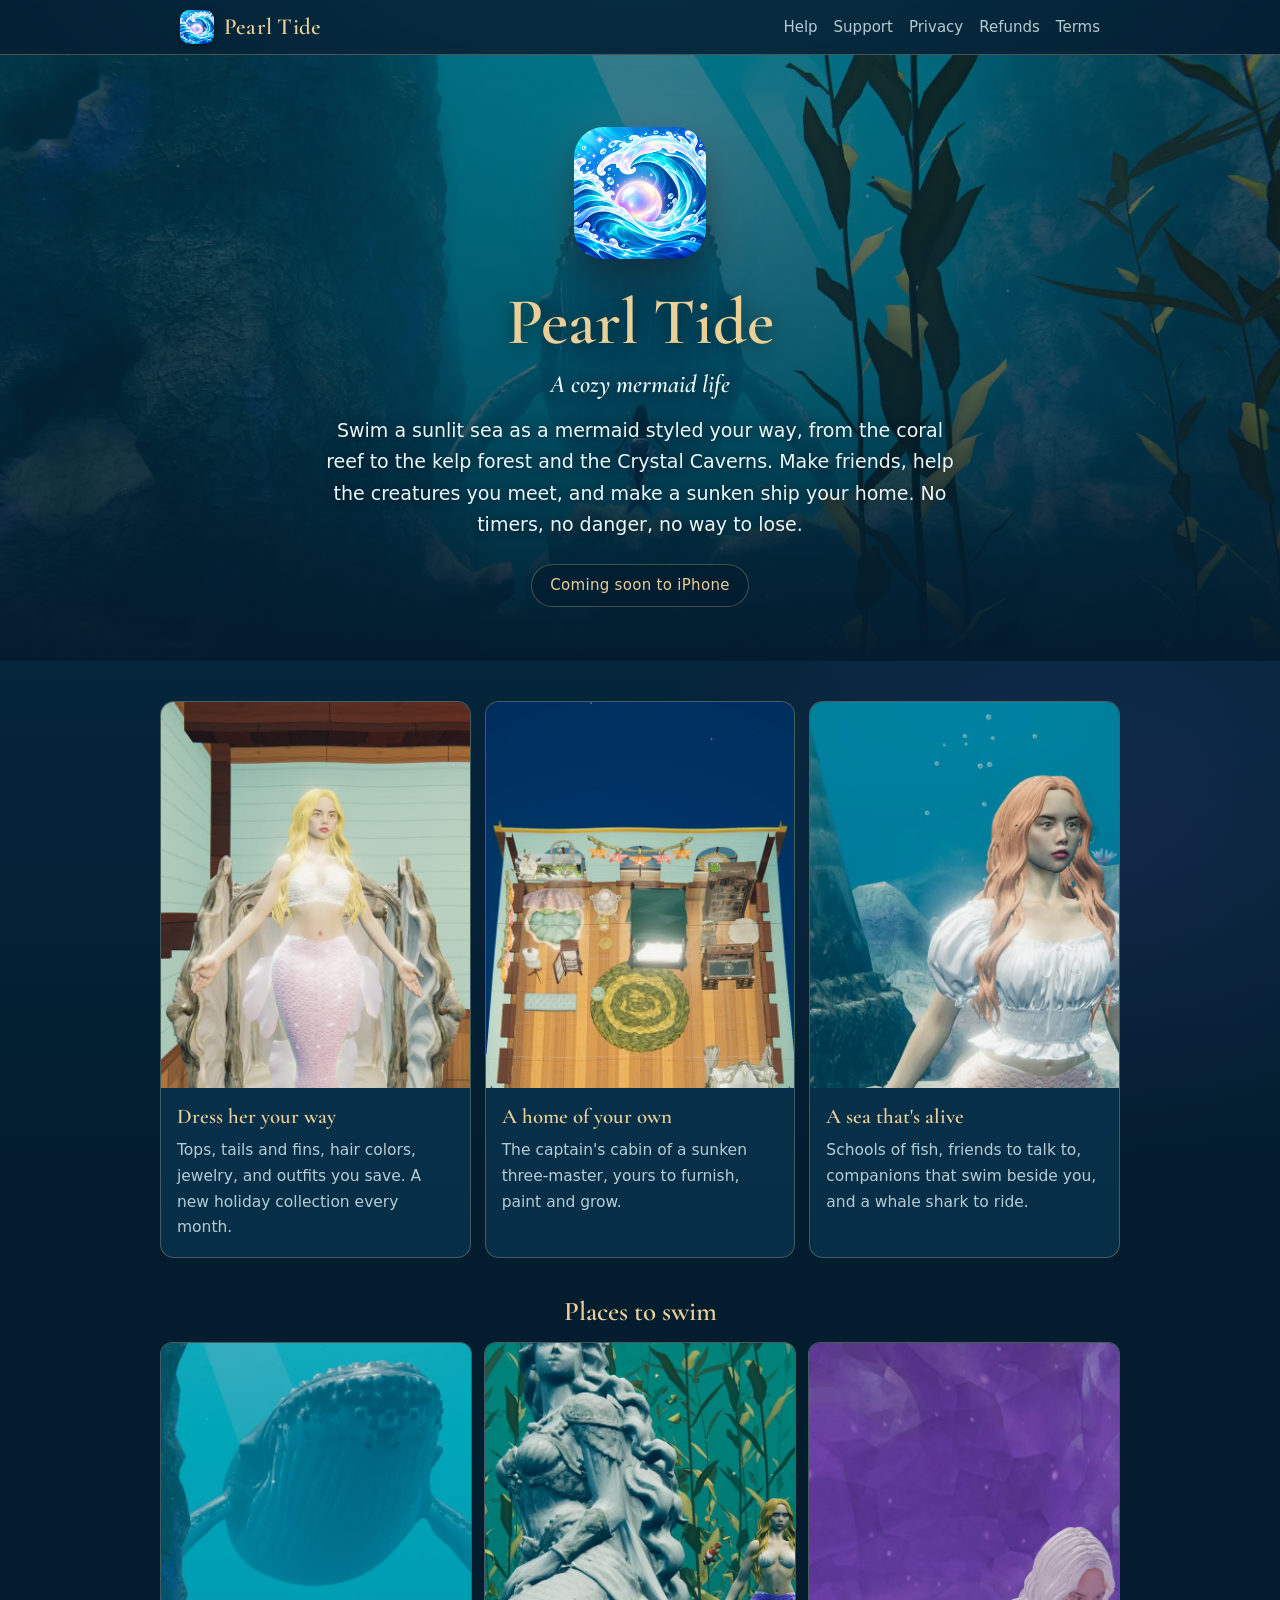
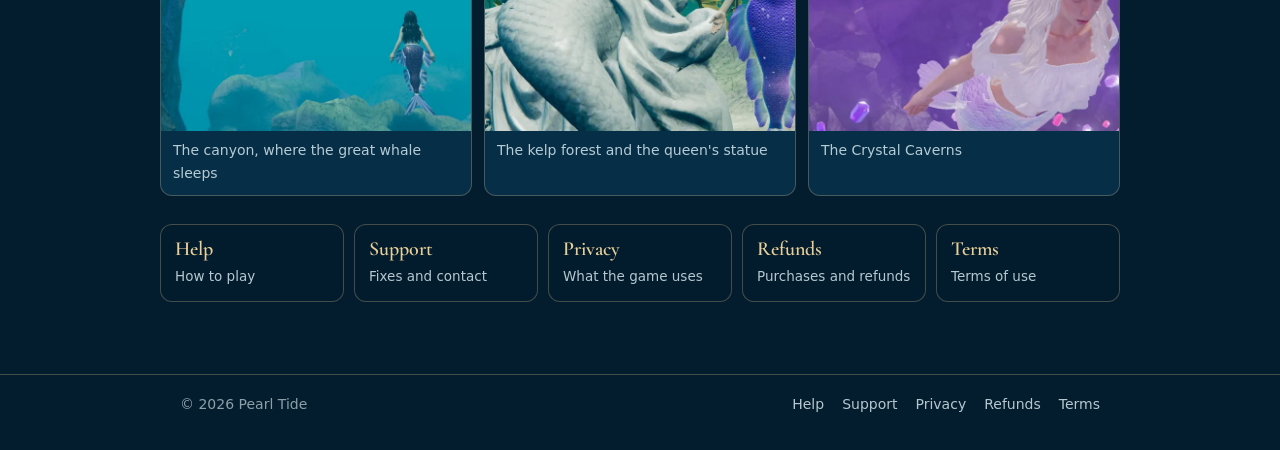
==== index.html @ 4094c55b "Publish the Pearl Tide site" ====
<!doctype html>
<html lang="en">
<head>
  <meta charset="utf-8">
  <meta name="viewport" content="width=device-width, initial-scale=1">
  <title>Pearl Tide: a cozy mermaid life</title>
  <meta name="description" content="Swim a sunlit sea as a mermaid styled your way, make friends, and make a sunken ship your home.">
  <link rel="canonical" href="https://pearltide.world/">
  <meta property="og:title" content="Pearl Tide: a cozy mermaid life">
  <meta property="og:description" content="Swim a sunlit sea as a mermaid styled your way, make friends, and make a sunken ship your home.">
  <meta property="og:image" content="https://pearltide.world/icon.png">
  <meta name="theme-color" content="#031c2e">
  <link rel="icon" href="/favicon.png">
  <link rel="apple-touch-icon" href="/icon.png">
  <link rel="stylesheet" href="/style.css">
</head>
<body class="page-index">
<header class="bar"><div class="bar-in">
  <a class="brand" href="/"><img src="/icon.png" alt=""><span>Pearl Tide</span></a>
  <nav aria-label="Site"><a href="/help.html">Help</a><a href="/support.html">Support</a><a href="/privacy.html">Privacy</a><a href="/refunds.html">Refunds</a><a href="/terms.html">Terms</a></nav>
</div></header>
<main>
<section class="hero">
  <div class="hero-in">
    <img class="hero-icon" src="/icon.png" alt="The Pearl Tide icon: a glowing pearl beneath a curling wave">
    <h1>Pearl Tide</h1>
    <p class="tag">A cozy mermaid life</p>
    <p class="lead">Swim a sunlit sea as a mermaid styled your way, from the coral reef to the kelp forest and the Crystal Caverns. Make friends, help the creatures you meet, and make a sunken ship your home. No timers, no danger, no way to lose.</p>
    <span class="soon">Coming soon to iPhone</span>
  </div>
</section>

<div class="cards">
  <figure class="card"><img src="/img/wardrobe.webp" alt="Her in the open wardrobe of her cabin, in a pearl bralette and a pearl-pink tail" loading="lazy" width="640" height="800">
    <figcaption><h3>Dress her your way</h3><p>Tops, tails and fins, hair colors, jewelry, and outfits you save. A new holiday collection every month.</p></figcaption></figure>
  <figure class="card"><img class="low" src="/img/decorate.webp" alt="Her cabin seen from above while decorating: a bed, a shell armchair, shelves and a round rug" loading="lazy" width="640" height="800">
    <figcaption><h3>A home of your own</h3><p>The captain's cabin of a sunken three-master, yours to furnish, paint and grow.</p></figcaption></figure>
  <figure class="card"><img src="/img/companion.webp" alt="Her close up in open water, in a white puff-sleeved top" loading="lazy" width="640" height="800">
    <figcaption><h3>A sea that's alive</h3><p>Schools of fish, friends to talk to, companions that swim beside you, and a whale shark to ride.</p></figcaption></figure>
</div>

<h2 class="center">Places to swim</h2>
<div class="gallery">
  <figure><img src="/img/whale.webp" alt="A great whale asleep in the canyon above her" loading="lazy" width="640" height="800"><figcaption>The canyon, where the great whale sleeps</figcaption></figure>
  <figure><img src="/img/statue.webp" alt="Her beside the mermaid queen's statue among the kelp" loading="lazy" width="640" height="800"><figcaption>The kelp forest and the queen's statue</figcaption></figure>
  <figure><img src="/img/caverns.webp" alt="Her swimming through violet crystals" loading="lazy" width="640" height="800"><figcaption>The Crystal Caverns</figcaption></figure>
</div>

<div class="links">
  <a href="/help.html"><b>Help</b><small>How to play</small></a>
  <a href="/support.html"><b>Support</b><small>Fixes and contact</small></a>
  <a href="/privacy.html"><b>Privacy</b><small>What the game uses</small></a>
  <a href="/refunds.html"><b>Refunds</b><small>Purchases and refunds</small></a>
  <a href="/terms.html"><b>Terms</b><small>Terms of use</small></a>
</div>
</main>
<footer><div class="foot">
  <span class="c">© 2026 Pearl Tide</span>
  <a href="/help.html">Help</a><a href="/support.html">Support</a><a href="/privacy.html">Privacy</a><a href="/refunds.html">Refunds</a><a href="/terms.html">Terms</a>
</div></footer>
</body>
</html>
---- style.css ----
/* Pearl Tide's site (pearltide.world): one deep-sea look, the game's own:
   ink on deep water, brass headings, a pearl's glow. Dark by design. The
   display face is served from here (SIL Open Font License), so the site
   loads nothing from anyone else. */
@font-face { font-family: "Cormorant Garamond"; font-weight: 600; font-style: normal; font-display: swap; src: url("/fonts/cormorant-600.woff2") format("woff2"); }
@font-face { font-family: "Cormorant Garamond"; font-weight: 600; font-style: italic; font-display: swap; src: url("/fonts/cormorant-600-italic.woff2") format("woff2"); }
:root {
  --deep: #031c2e;
  --sea: #062f4a;
  --glass: rgba(10, 58, 87, 0.62);
  --line: rgba(233, 207, 152, 0.28);
  --ink: #e8f8fc;
  --soft: rgba(232, 248, 252, 0.78);
  --brass: #e9cf98;
  --link: #9fe8ff;
  --pearl: radial-gradient(circle at 35% 30%, #ffffff 0%, #f6e9ff 30%, #d6f2ff 58%, #b8d8f0 100%);
  --display: "Cormorant Garamond", Georgia, "Times New Roman", serif;
  --body: "Avenir Next", "Segoe UI", system-ui, -apple-system, sans-serif;
  color-scheme: dark;
}
* { box-sizing: border-box; }
html { background: var(--deep); }
body {
  margin: 0; min-height: 100vh; color: var(--ink); font: 17px/1.65 var(--body);
  background:
    radial-gradient(60rem 28rem at 50% -6rem, rgba(29, 125, 147, 0.75), transparent 70%),
    radial-gradient(40rem 30rem at 85% 40%, rgba(120, 90, 200, 0.12), transparent 70%),
    linear-gradient(180deg, var(--sea) 0%, var(--deep) 60%) no-repeat, var(--deep);
}
a { color: var(--link); text-underline-offset: 3px; }
a:hover { color: #d4f6ff; }
a:focus-visible { outline: 2px solid var(--brass); outline-offset: 3px; border-radius: 4px; }

/* The bar at the top of every page. */
.bar { position: sticky; top: 0; z-index: 2; backdrop-filter: blur(10px); -webkit-backdrop-filter: blur(10px);
  background: rgba(3, 28, 46, 0.72); border-bottom: 1px solid var(--line); }
.bar-in { max-width: 960px; margin: 0 auto; padding: 10px 20px; display: flex; align-items: center; gap: 18px; flex-wrap: wrap; }
.brand { display: flex; align-items: center; gap: 10px; color: var(--ink); text-decoration: none; margin-right: auto; }
.brand img { width: 34px; height: 34px; border-radius: 9px; box-shadow: 0 2px 8px rgba(0, 0, 0, 0.35); }
.brand span { font: 600 23px/1 var(--display); color: var(--brass); letter-spacing: 0.01em; }
.bar nav { display: flex; gap: 16px; flex-wrap: wrap; font-size: 15px; }
.bar nav a { color: var(--soft); text-decoration: none; }
.bar nav a:hover, .bar nav a[aria-current="page"] { color: var(--brass); }

main { max-width: 760px; margin: 0 auto; padding: 44px 20px 72px; }
h1, h2, h3 { font-family: var(--display); font-weight: 600; color: var(--brass); text-wrap: balance; }
h1 { font-size: clamp(36px, 6vw, 48px); line-height: 1.08; margin: 0 0 10px; }
h2 { font-size: 27px; line-height: 1.2; margin: 38px 0 6px; }
h3 { font-size: 21px; margin: 22px 0 2px; }
p, li { color: var(--soft); }
strong { color: var(--ink); font-weight: 600; }
.lead { font-size: 19px; color: var(--ink); }
.small { font-size: 14px; color: rgba(232, 248, 252, 0.6); }
ul { padding-left: 1.2em; }
li + li { margin-top: 4px; }

/* The home page's opening: her beneath the sleeping whale, full width,
   fading into the page. */
body { overflow-x: clip; }
.hero { position: relative; margin: -44px calc(50% - 50vw) 0; padding: 72px 20px 54px; text-align: center;
  background: linear-gradient(180deg, rgba(3, 28, 46, 0.35) 0%, rgba(3, 28, 46, 0.55) 55%, var(--deep) 100%), url("/img/hero.webp") center 35% / cover no-repeat; }
.hero-in { max-width: 720px; margin: 0 auto; }
.hero-icon { width: 132px; height: 132px; border-radius: 30px; box-shadow: 0 16px 44px rgba(0, 0, 0, 0.5), 0 0 60px rgba(180, 220, 255, 0.25); }
.hero h1 { margin-top: 20px; font-size: clamp(46px, 8vw, 66px); text-shadow: 0 2px 18px rgba(0, 0, 0, 0.55); }
.hero .tag { font: italic 600 25px/1.3 var(--display); color: var(--ink); margin: 0 0 14px; text-shadow: 0 2px 12px rgba(0, 0, 0, 0.6); }
.hero .lead { max-width: 34em; margin: 0 auto; text-shadow: 0 1px 10px rgba(0, 0, 0, 0.6); }
.soon { display: inline-block; margin-top: 24px; padding: 8px 18px; border-radius: 999px; border: 1px solid var(--line);
  background: rgba(3, 28, 46, 0.6); color: var(--brass); font-size: 15px; letter-spacing: 0.02em; }
.center { text-align: center; }
/* The home page is wider than the reading pages. */
.page-index main { max-width: 1000px; }
/* A page's own banner (Help). */
.banner { margin: -44px calc(50% - 50vw) 28px; height: clamp(150px, 26vw, 260px);
  background: linear-gradient(180deg, transparent 40%, var(--deep) 100%), url("/img/banner.webp") center / cover no-repeat; }
/* (The 404 reuses .hero's layout without the picture.) */
.plain.hero { background: none; margin-top: 0; }

.cards { display: grid; grid-template-columns: repeat(auto-fit, minmax(210px, 1fr)); gap: 14px; margin: 40px 0 8px; }
.card { margin: 0; background: var(--glass); border: 1px solid var(--line); border-radius: 14px; overflow: hidden; }
.card img, .gallery img { display: block; width: 100%; height: auto; aspect-ratio: 4 / 5; object-fit: cover; }
.card figcaption { padding: 12px 16px 16px; }
.card h3 { margin: 0 0 4px; }
.card p { margin: 0; font-size: 15.5px; }
.gallery { display: grid; grid-template-columns: repeat(3, 1fr); gap: 12px; margin: 14px 0 6px; }
.gallery figure { margin: 0; border-radius: 12px; overflow: hidden; border: 1px solid var(--line); background: var(--glass); }
.gallery figcaption { padding: 8px 12px 10px; font-size: 14px; color: var(--soft); }
@media (max-width: 560px) {
  .gallery { grid-template-columns: 1fr 1fr; } .gallery figure:last-child { grid-column: 1 / -1; } .gallery figure:last-child img { aspect-ratio: 16 / 10; }
  /* (Stacked on a phone, the cards' pictures are wider than tall, so the page isn't three screens of picture.) */
  .card img { aspect-ratio: 4 / 3; object-position: 50% 22%; }
  .card img.low { object-position: 50% 62%; }
}

.links { display: grid; grid-template-columns: repeat(auto-fit, minmax(150px, 1fr)); gap: 10px; margin-top: 28px; }
.links a { display: block; padding: 12px 14px; border-radius: 12px; border: 1px solid var(--line); background: rgba(3, 28, 46, 0.5);
  color: var(--ink); text-decoration: none; }
.links a:hover { border-color: var(--brass); }
.links b { display: block; font: 600 20px/1.2 var(--display); color: var(--brass); }
.links small { color: var(--soft); font-size: 13.5px; }

/* A page's own contents, as links. */
.toc { columns: 2 220px; column-gap: 24px; padding: 14px 18px; margin: 18px 0 8px; border: 1px solid var(--line); border-radius: 12px;
  background: rgba(3, 28, 46, 0.45); list-style: none; }
.toc li { margin: 0 0 4px; break-inside: avoid; }
.toc a { text-decoration: none; }

.note { padding: 12px 16px; border-left: 3px solid var(--brass); background: var(--glass); border-radius: 0 10px 10px 0; }
.mail { font-weight: 600; color: var(--ink); user-select: all; }

footer { border-top: 1px solid var(--line); }
.foot { max-width: 960px; margin: 0 auto; padding: 18px 20px 34px; display: flex; flex-wrap: wrap; gap: 8px 18px; font-size: 14px; color: rgba(232, 248, 252, 0.6); }
.foot a { color: var(--soft); text-decoration: none; }
.foot a:hover { color: var(--brass); }
.foot .c { margin-right: auto; }

@media (max-width: 560px) {
  body { font-size: 16.5px; }
  .bar-in { padding: 10px 16px; gap: 10px; }
  .bar nav { gap: 12px; font-size: 14.5px; }
  main { padding: 30px 16px 56px; }
  .hero { margin-top: -30px; padding: 52px 16px 40px; }
  .hero-icon { width: 108px; height: 108px; border-radius: 24px; }
  .banner { margin-top: -30px; }
}
@media (prefers-reduced-motion: no-preference) { html { scroll-behavior: smooth; } }
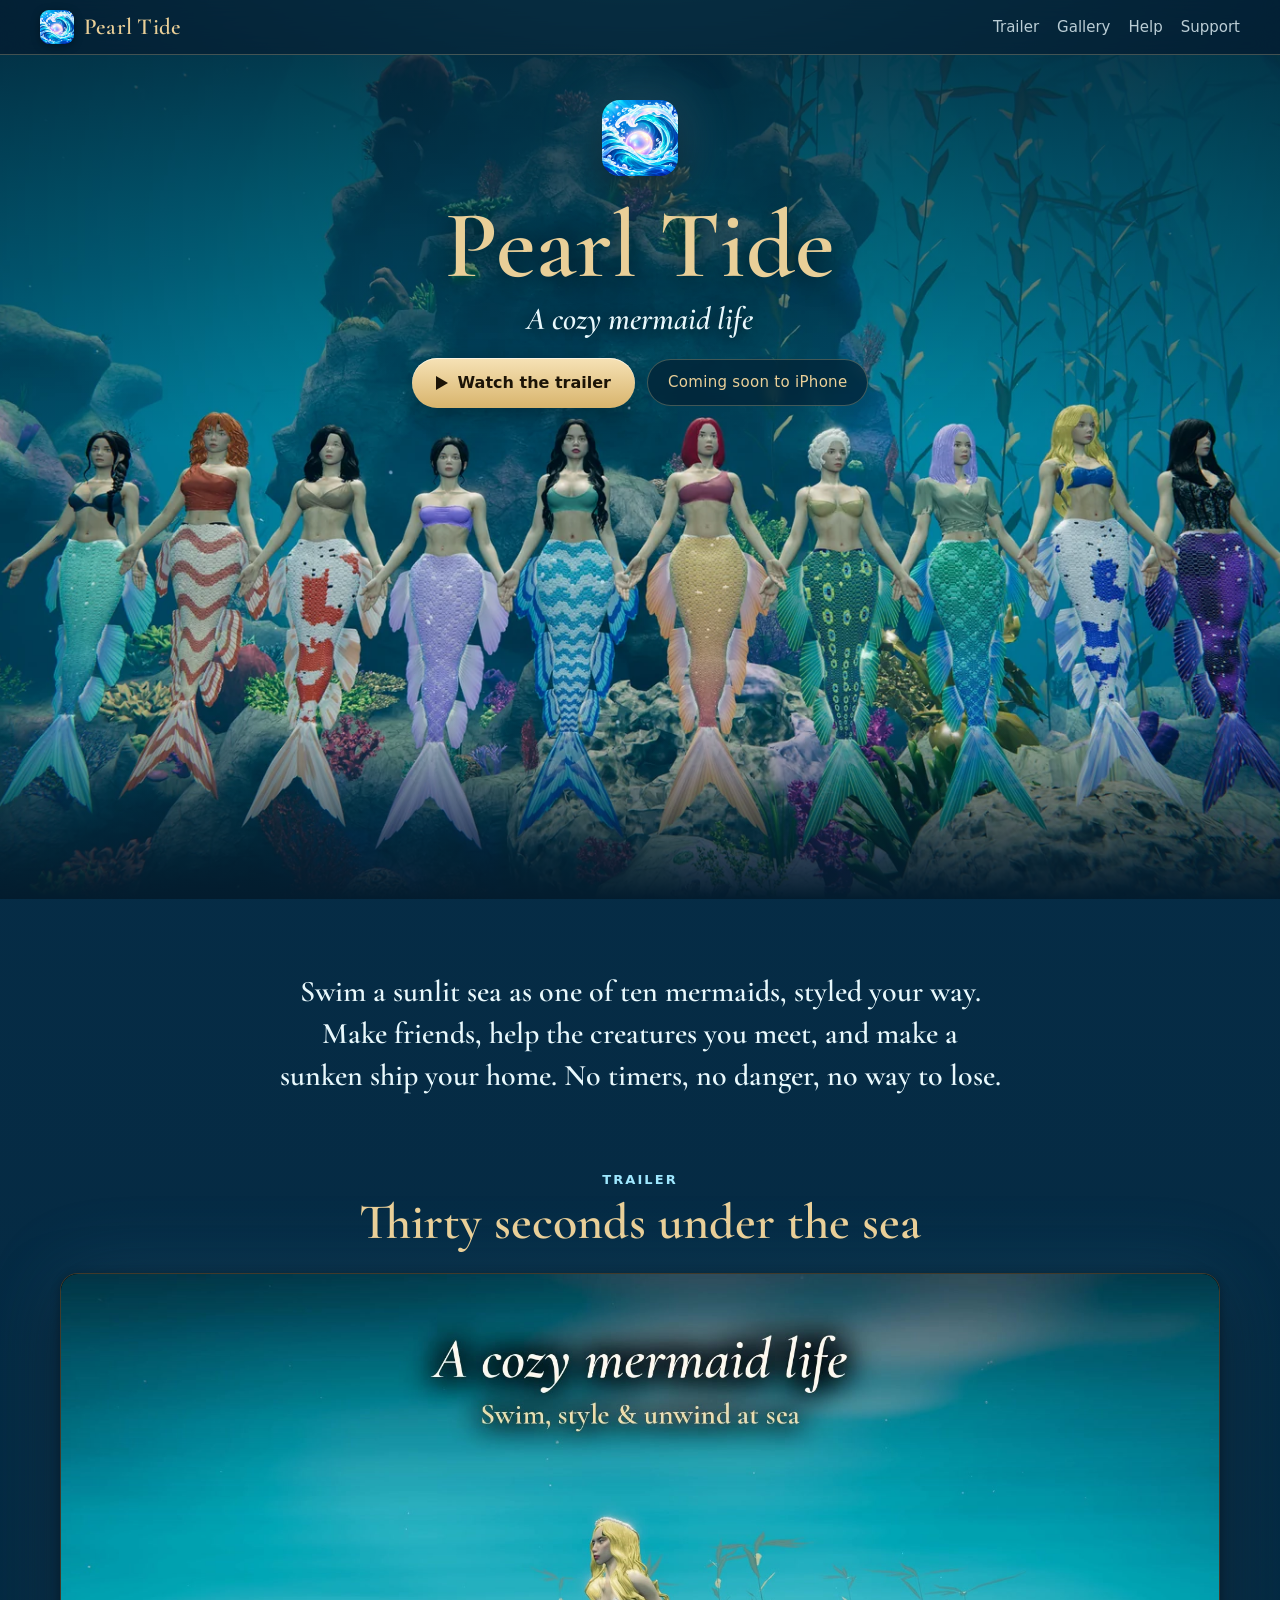
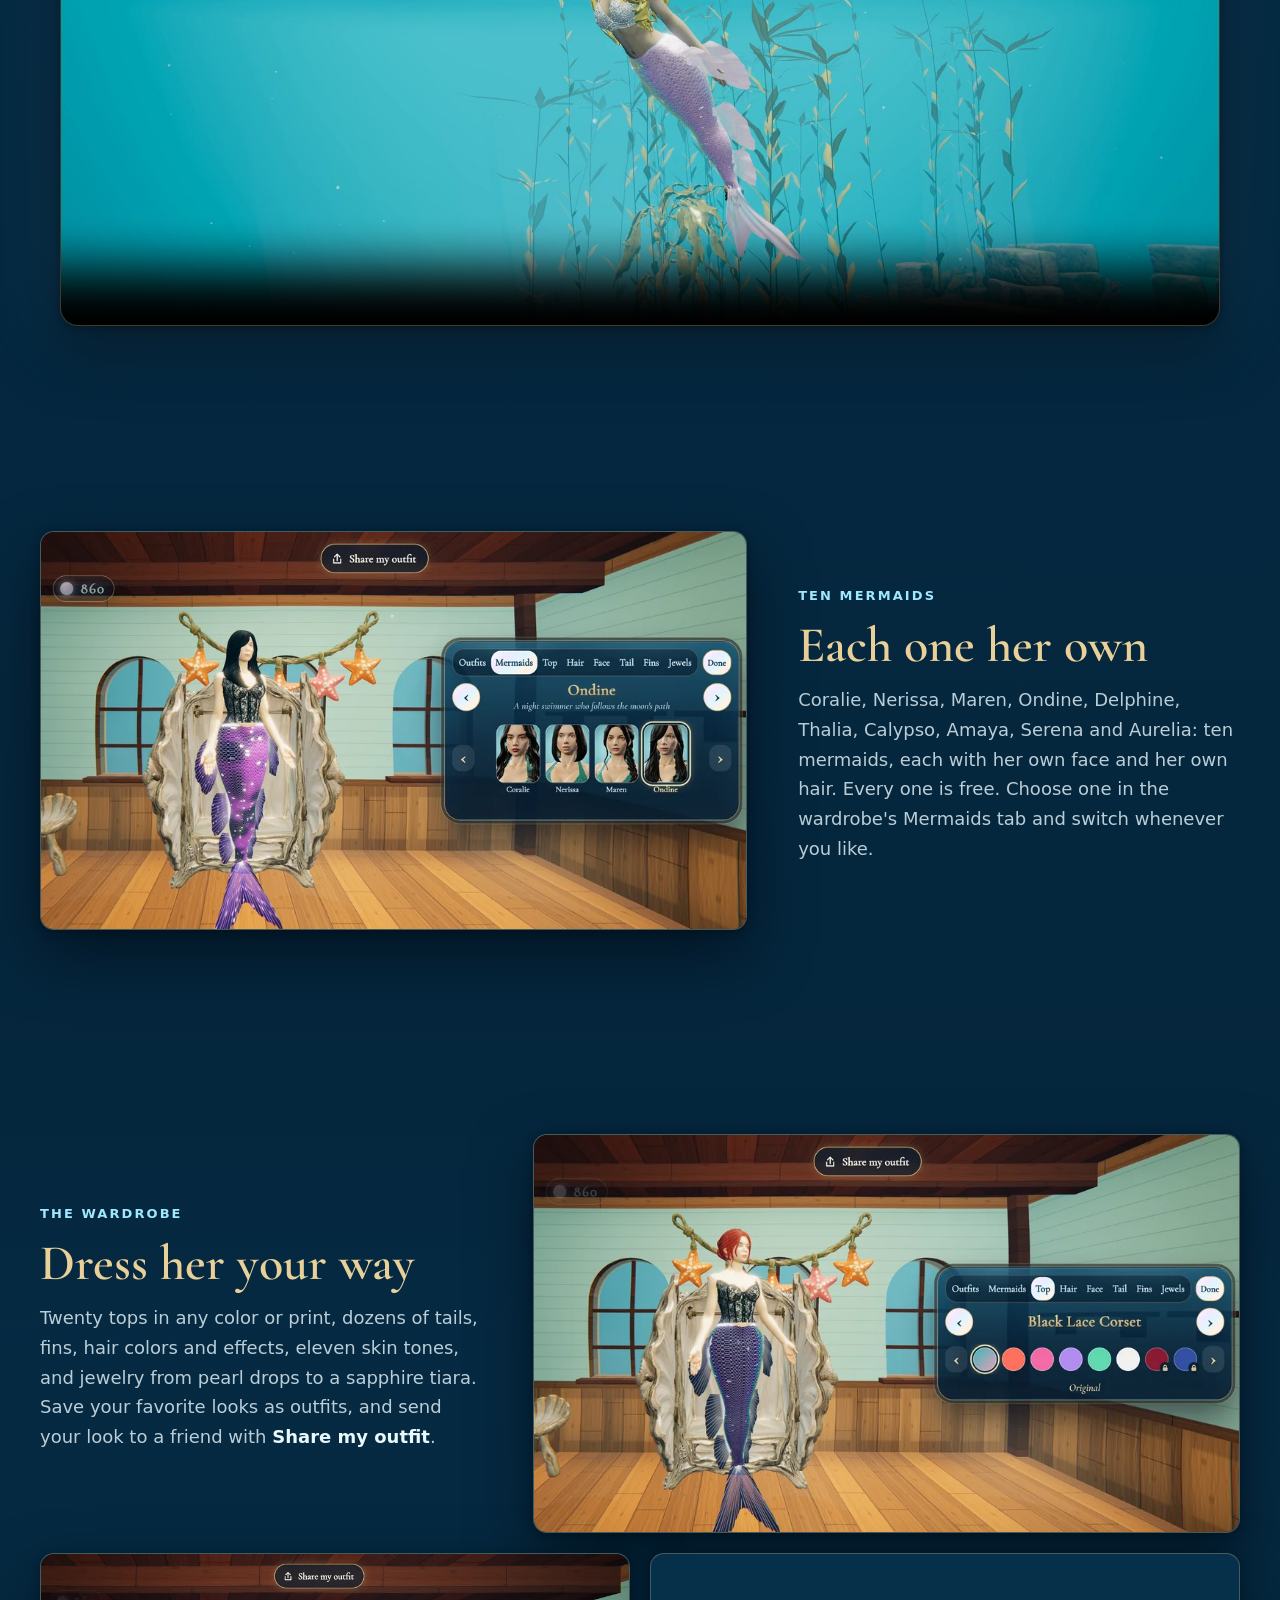
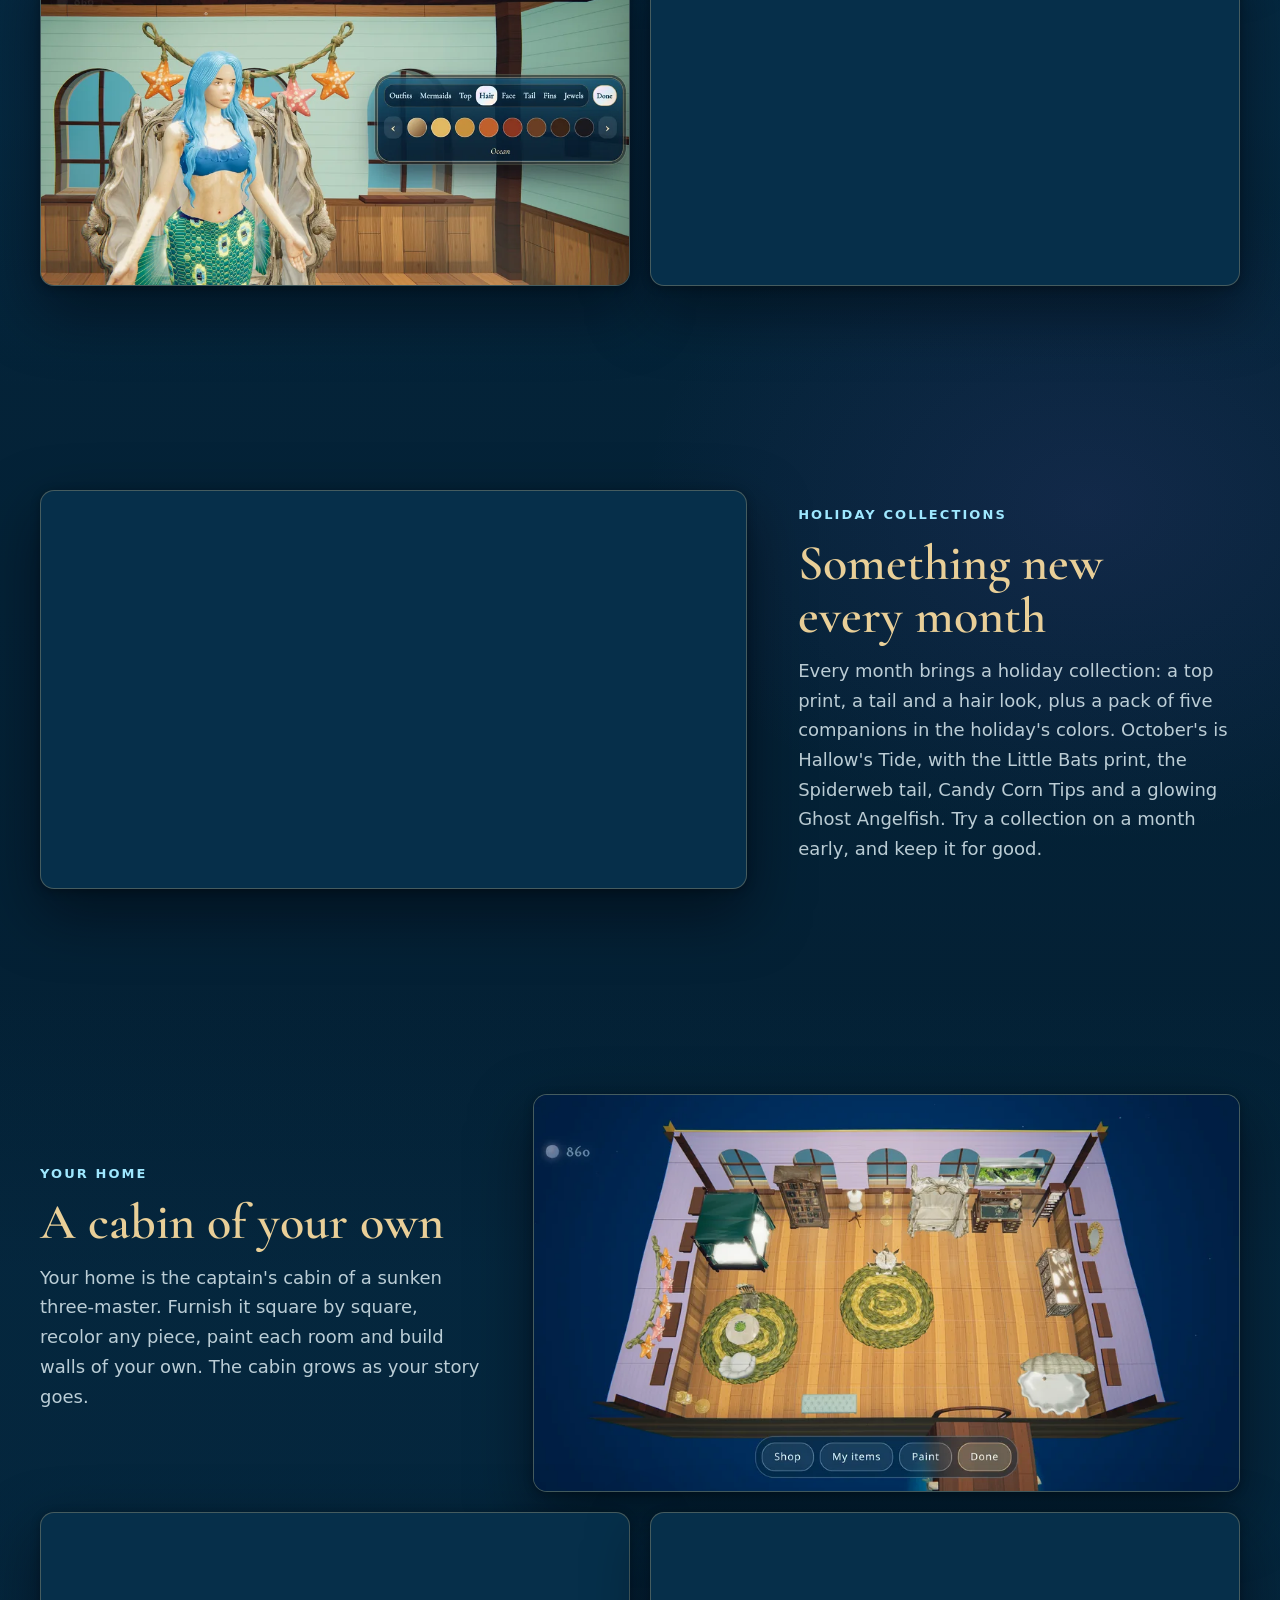
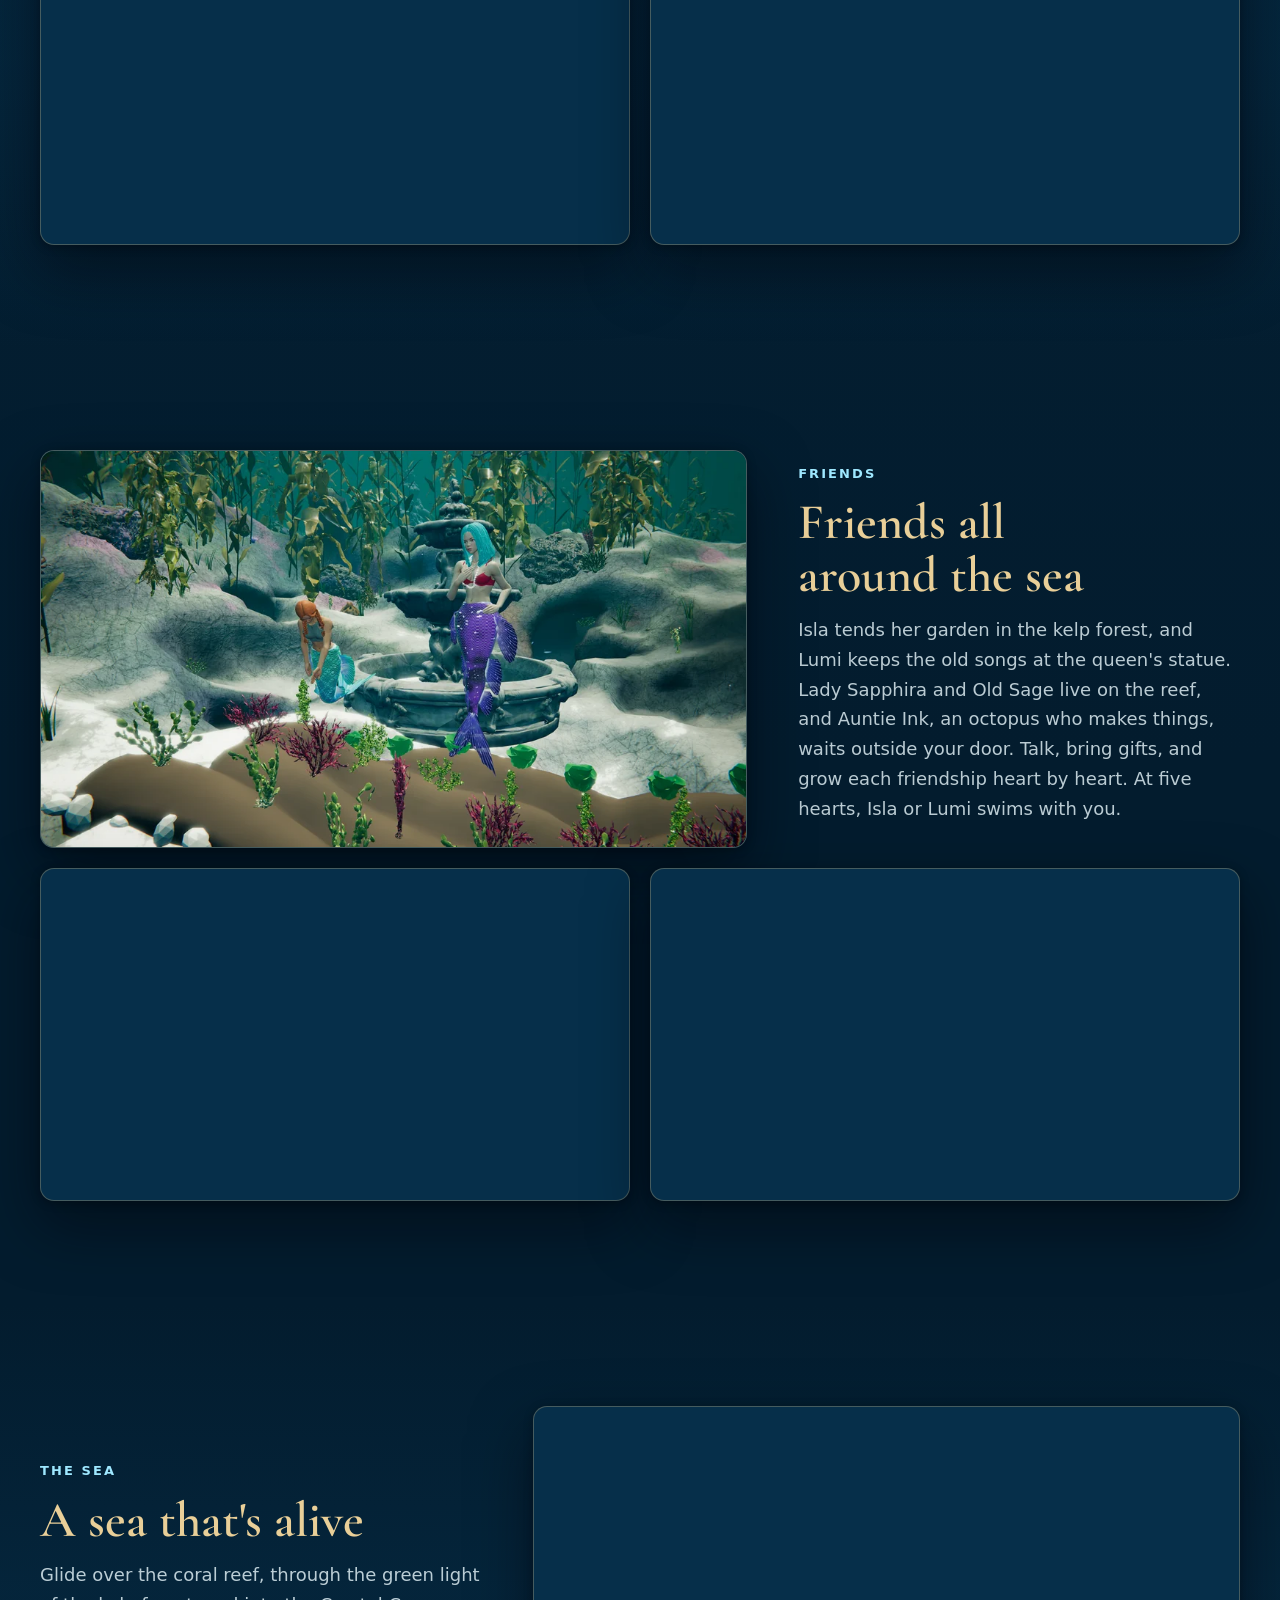
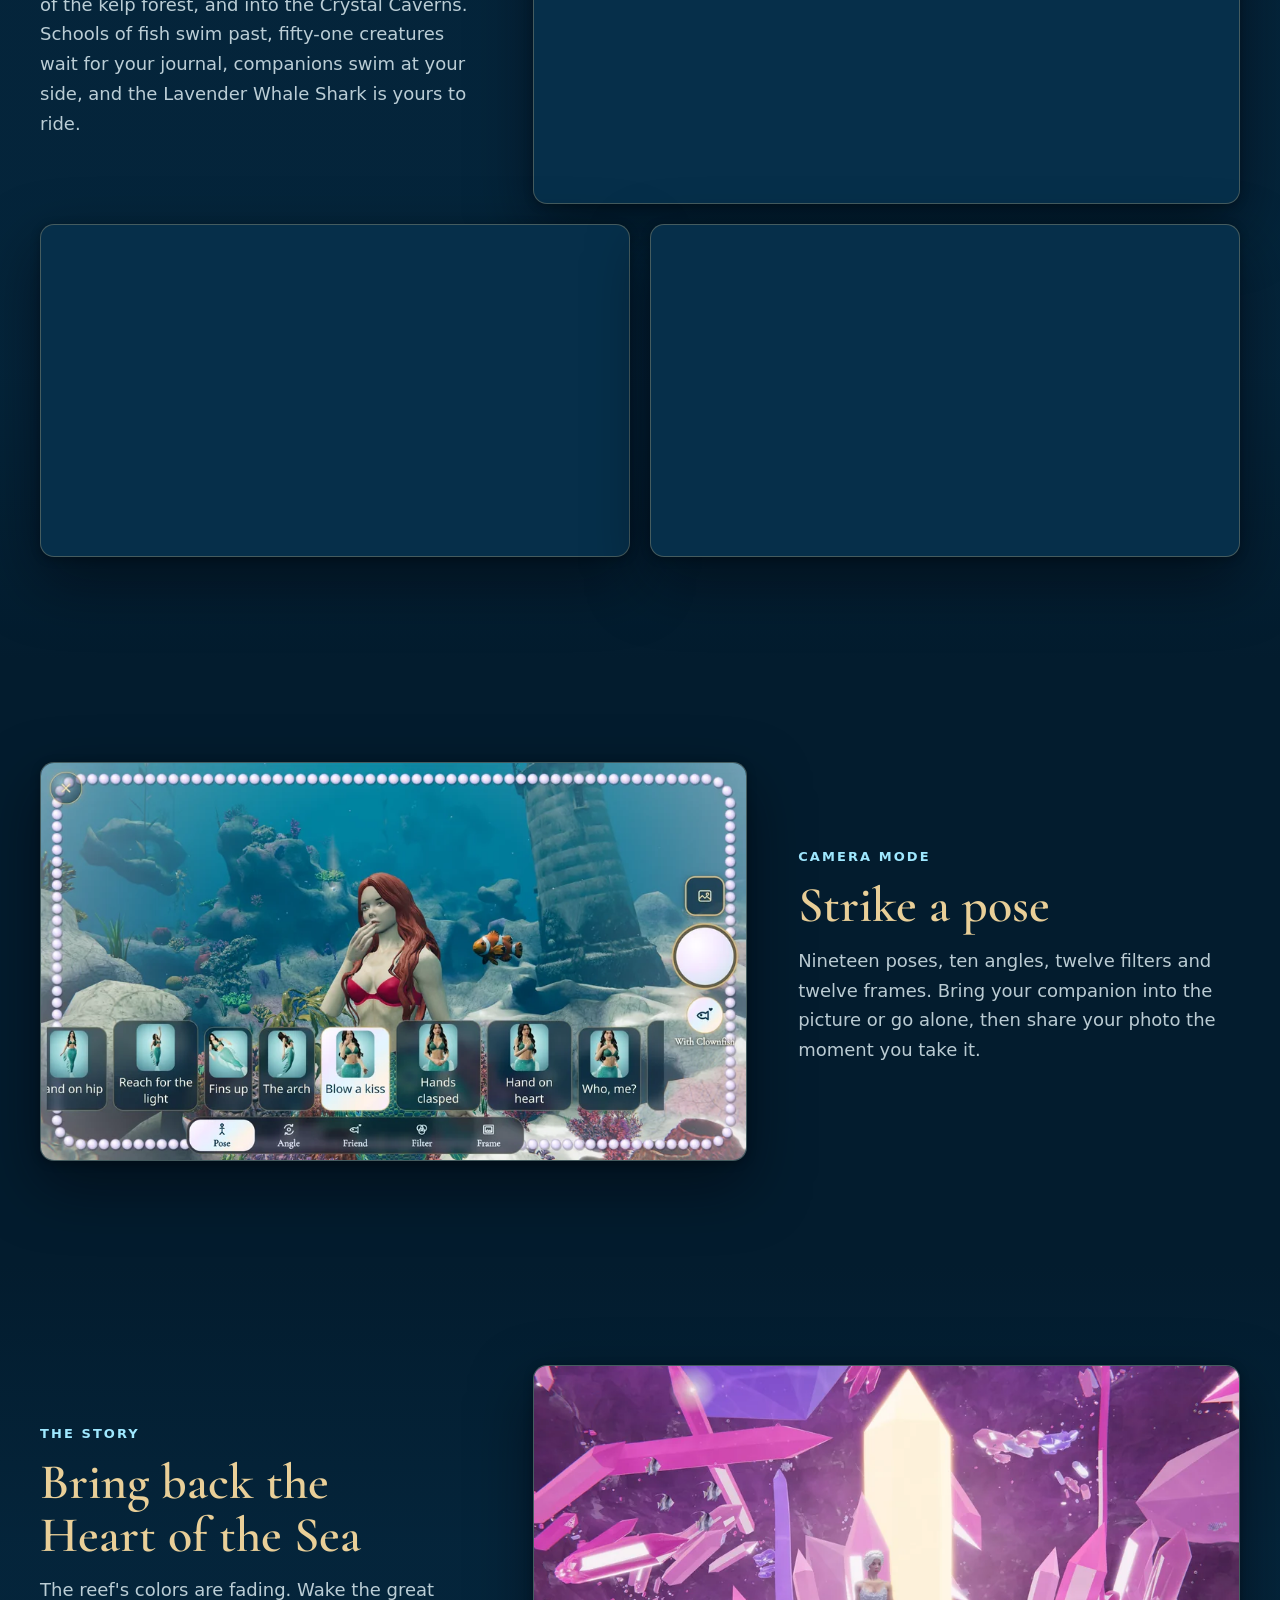
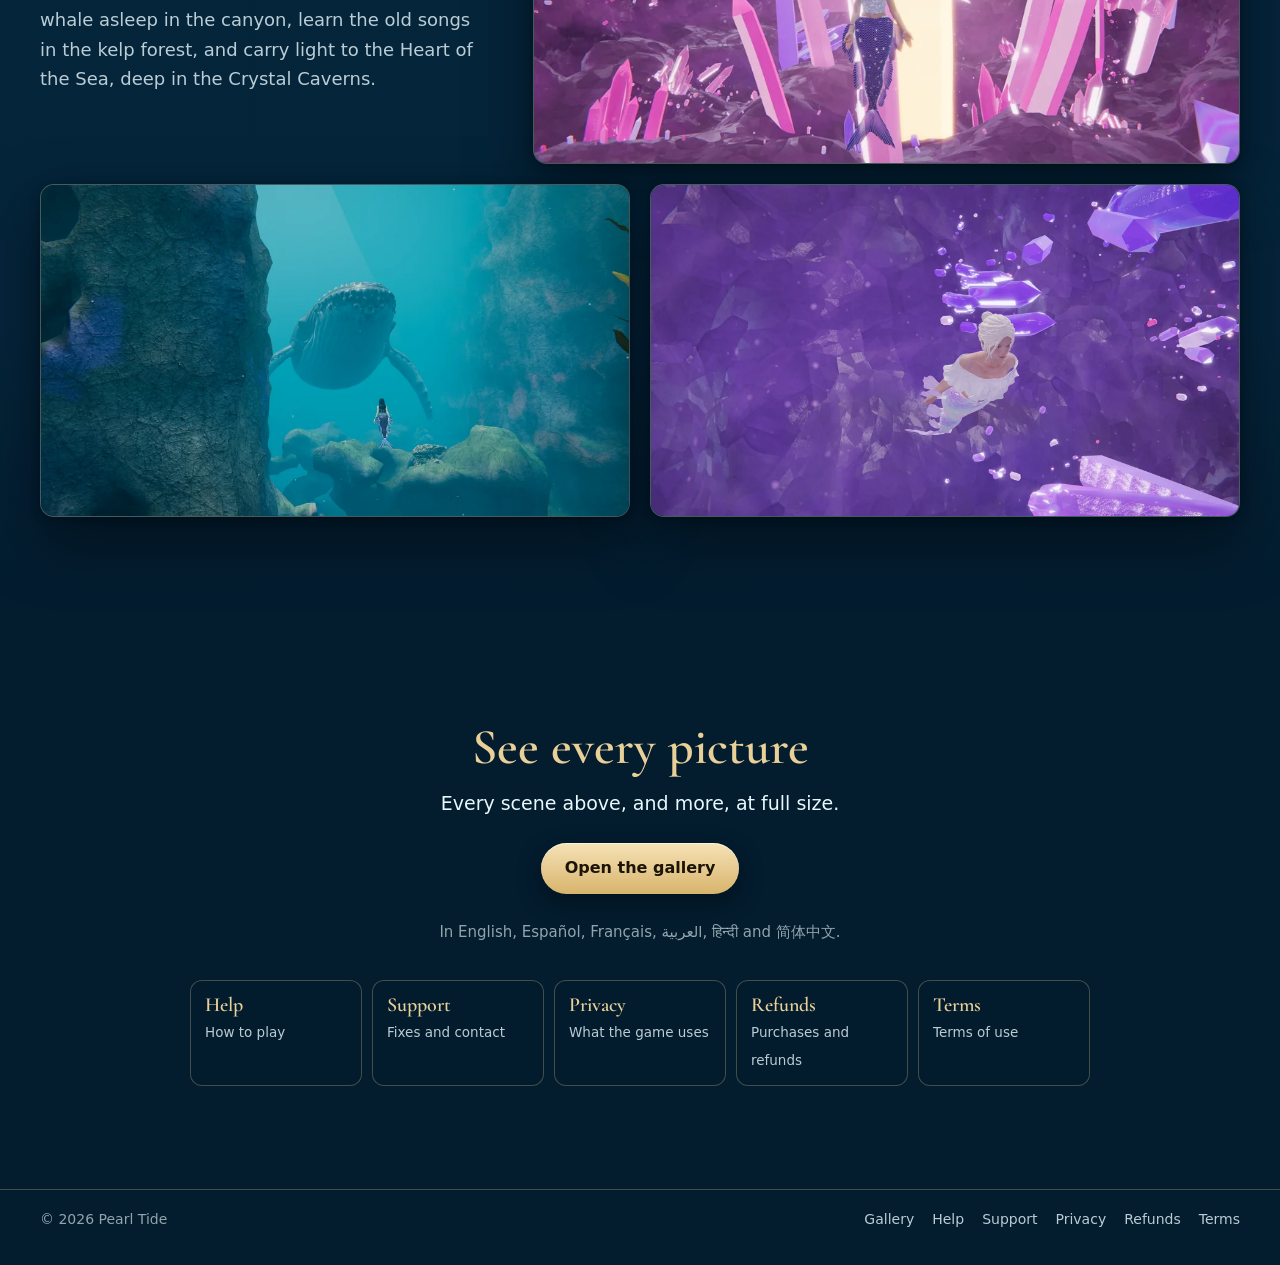
==== commit 5b1e0f28: "Publish the Pearl Tide site" ====
--- a/index.html
+++ b/index.html
@@ -2,61 +2,175 @@
 <html lang="en">
 <head>
   <meta charset="utf-8">
-  <meta name="viewport" content="width=device-width, initial-scale=1">
+  <meta name="viewport" content="width=device-width, initial-scale=1, viewport-fit=cover">
   <title>Pearl Tide: a cozy mermaid life</title>
-  <meta name="description" content="Swim a sunlit sea as a mermaid styled your way, make friends, and make a sunken ship your home.">
+  <meta name="description" content="Swim a sunlit sea as one of ten mermaids, dress her your way, make friends, and make a sunken ship your home. Coming soon to iPhone.">
   <link rel="canonical" href="https://pearltide.world/">
+  <meta property="og:type" content="website">
+  <meta property="og:site_name" content="Pearl Tide">
   <meta property="og:title" content="Pearl Tide: a cozy mermaid life">
-  <meta property="og:description" content="Swim a sunlit sea as a mermaid styled your way, make friends, and make a sunken ship your home.">
-  <meta property="og:image" content="https://pearltide.world/icon.png">
+  <meta property="og:description" content="Swim a sunlit sea as one of ten mermaids, dress her your way, make friends, and make a sunken ship your home. Coming soon to iPhone.">
+  <meta property="og:url" content="https://pearltide.world/">
+  <meta property="og:image" content="https://pearltide.world/og.jpg">
+  <meta property="og:image:width" content="1200">
+  <meta property="og:image:height" content="630">
+  <meta property="og:image:alt" content="All ten mermaids of Pearl Tide over a coral reef">
+  <meta name="twitter:card" content="summary_large_image">
   <meta name="theme-color" content="#031c2e">
   <link rel="icon" href="/favicon.png">
   <link rel="apple-touch-icon" href="/icon.png">
+  <link rel="preload" href="/fonts/cormorant-600.woff2" as="font" type="font/woff2" crossorigin>
   <link rel="stylesheet" href="/style.css">
+  <script src="/site.js" defer></script>
 </head>
 <body class="page-index">
+<a class="skip" href="#main">Skip to content</a>
 <header class="bar"><div class="bar-in">
-  <a class="brand" href="/"><img src="/icon.png" alt=""><span>Pearl Tide</span></a>
-  <nav aria-label="Site"><a href="/help.html">Help</a><a href="/support.html">Support</a><a href="/privacy.html">Privacy</a><a href="/refunds.html">Refunds</a><a href="/terms.html">Terms</a></nav>
+  <a class="brand" href="/"><img src="/icon.png" alt="" width="34" height="34"><span>Pearl Tide</span></a>
+  <nav aria-label="Site"><a href="/#trailer">Trailer</a><a href="/gallery.html">Gallery</a><a href="/help.html">Help</a><a href="/support.html">Support</a></nav>
 </div></header>
-<main>
-<section class="hero">
+<main id="main">
+<section class="hero" aria-labelledby="hero-title">
+  <div class="hero-media">
+    <video class="hero-video" muted loop playsinline preload="none" poster="/img/lineup-1600.webp" aria-hidden="true" data-src-wide="/media/hero-1920.mp4" data-src="/media/hero-1280.mp4"></video>
+  </div>
   <div class="hero-in">
-    <img class="hero-icon" src="/icon.png" alt="The Pearl Tide icon: a glowing pearl beneath a curling wave">
-    <h1>Pearl Tide</h1>
+    <img class="hero-icon" src="/icon.png" alt="The Pearl Tide icon: a glowing pearl beneath a curling wave" width="120" height="120">
+    <h1 id="hero-title">Pearl Tide</h1>
     <p class="tag">A cozy mermaid life</p>
-    <p class="lead">Swim a sunlit sea as a mermaid styled your way, from the coral reef to the kelp forest and the Crystal Caverns. Make friends, help the creatures you meet, and make a sunken ship your home. No timers, no danger, no way to lose.</p>
-    <span class="soon">Coming soon to iPhone</span>
+    <div class="hero-cta">
+      <a class="btn" href="#trailer"><span class="play" aria-hidden="true"></span>Watch the trailer</a>
+      <span class="soon">Coming soon to iPhone</span>
+    </div>
   </div>
 </section>
 
-<div class="cards">
-  <figure class="card"><img src="/img/wardrobe.webp" alt="Her in the open wardrobe of her cabin, in a pearl bralette and a pearl-pink tail" loading="lazy" width="640" height="800">
-    <figcaption><h3>Dress her your way</h3><p>Tops, tails and fins, hair colors, jewelry, and outfits you save. A new holiday collection every month.</p></figcaption></figure>
-  <figure class="card"><img class="low" src="/img/decorate.webp" alt="Her cabin seen from above while decorating: a bed, a shell armchair, shelves and a round rug" loading="lazy" width="640" height="800">
-    <figcaption><h3>A home of your own</h3><p>The captain's cabin of a sunken three-master, yours to furnish, paint and grow.</p></figcaption></figure>
-  <figure class="card"><img src="/img/companion.webp" alt="Her close up in open water, in a white puff-sleeved top" loading="lazy" width="640" height="800">
-    <figcaption><h3>A sea that's alive</h3><p>Schools of fish, friends to talk to, companions that swim beside you, and a whale shark to ride.</p></figcaption></figure>
-</div>
+<section class="band trailer" id="trailer" aria-labelledby="trailer-title">
+  <div class="wrap">
+    <p class="intro">Swim a sunlit sea as one of ten mermaids, styled your way. Make friends, help the creatures you meet, and make a sunken ship your home. No timers, no danger, no way to lose.</p>
+    <p class="eyebrow">Trailer</p>
+    <h2 id="trailer-title">Thirty seconds under the sea</h2>
+    <div class="screen">
+      <video controls playsinline preload="none" poster="/media/trailer-poster.jpg" width="1920" height="1080">
+        <source src="/media/trailer.mp4" type="video/mp4">
+        <a href="/media/trailer.mp4">Download the trailer</a>
+      </video>
+    </div>
+  </div>
+</section>
 
-<h2 class="center">Places to swim</h2>
-<div class="gallery">
-  <figure><img src="/img/whale.webp" alt="A great whale asleep in the canyon above her" loading="lazy" width="640" height="800"><figcaption>The canyon, where the great whale sleeps</figcaption></figure>
-  <figure><img src="/img/statue.webp" alt="Her beside the mermaid queen's statue among the kelp" loading="lazy" width="640" height="800"><figcaption>The kelp forest and the queen's statue</figcaption></figure>
-  <figure><img src="/img/caverns.webp" alt="Her swimming through violet crystals" loading="lazy" width="640" height="800"><figcaption>The Crystal Caverns</figcaption></figure>
-</div>
+<section class="band feature" aria-labelledby="f-mermaids">
+  <div class="wrap row">
+    <div class="media"><a class="shot" href="/img/mermaids-2560.webp" data-cap="Choosing your mermaid in the wardrobe: Ondine, a night swimmer"><img src="/img/mermaids-1600.webp" srcset="/img/mermaids-960.webp 960w, /img/mermaids-1600.webp 1600w, /img/mermaids-2560.webp 2560w" sizes="(max-width: 820px) 100vw, 62vw" width="2560" height="1440" alt="Choosing your mermaid in the wardrobe: Ondine, a night swimmer" loading="lazy" decoding="async"></a></div>
+    <div class="copy">
+      <p class="eyebrow">Ten mermaids</p>
+      <h2 id="f-mermaids">Each one her own</h2>
+      <p>Coralie, Nerissa, Maren, Ondine, Delphine, Thalia, Calypso, Amaya, Serena and Aurelia: ten mermaids, each with her own face and her own hair. Every one is free. Choose one in the wardrobe's Mermaids tab and switch whenever you like.</p>
+    </div>
+  </div>
+</section>
 
-<div class="links">
-  <a href="/help.html"><b>Help</b><small>How to play</small></a>
-  <a href="/support.html"><b>Support</b><small>Fixes and contact</small></a>
-  <a href="/privacy.html"><b>Privacy</b><small>What the game uses</small></a>
-  <a href="/refunds.html"><b>Refunds</b><small>Purchases and refunds</small></a>
-  <a href="/terms.html"><b>Terms</b><small>Terms of use</small></a>
-</div>
+<section class="band feature flip" aria-labelledby="f-dress">
+  <div class="wrap row">
+    <div class="media"><a class="shot" href="/img/wardrobe-2560.webp" data-cap="Serena in the Black Lace Corset, one of twenty tops"><img src="/img/wardrobe-1600.webp" srcset="/img/wardrobe-960.webp 960w, /img/wardrobe-1600.webp 1600w, /img/wardrobe-2560.webp 2560w" sizes="(max-width: 820px) 100vw, 62vw" width="2560" height="1440" alt="Serena in the Black Lace Corset, one of twenty tops" loading="lazy" decoding="async"></a></div>
+    <div class="copy">
+      <p class="eyebrow">The wardrobe</p>
+      <h2 id="f-dress">Dress her your way</h2>
+      <p>Twenty tops in any color or print, dozens of tails, fins, hair colors and effects, eleven skin tones, and jewelry from pearl drops to a sapphire tiara. Save your favorite looks as outfits, and send your look to a friend with <strong>Share my outfit</strong>.</p>
+    </div>
+  </div>
+  <div class="wrap pair"><a class="shot" href="/img/styles-2560.webp" data-cap="Thalia trying hair colors at her wardrobe"><img src="/img/styles-1600.webp" srcset="/img/styles-960.webp 960w, /img/styles-1600.webp 1600w, /img/styles-2560.webp 2560w" sizes="(max-width: 820px) 100vw, 50vw" width="2560" height="1440" alt="Thalia trying hair colors at her wardrobe" loading="lazy" decoding="async"></a><a class="shot" href="/img/lineup-2560.webp" data-cap="All ten mermaids over the red sea fans of the reef"><img src="/img/lineup-1600.webp" srcset="/img/lineup-960.webp 960w, /img/lineup-1600.webp 1600w, /img/lineup-2560.webp 2560w" sizes="(max-width: 820px) 100vw, 50vw" width="2560" height="1440" alt="All ten mermaids over the red sea fans of the reef" loading="lazy" decoding="async"></a></div>
+</section>
+
+<section class="band feature" aria-labelledby="f-holiday">
+  <div class="wrap row">
+    <div class="media"><a class="shot" href="/img/holiday-2560.webp" data-cap="Hallow&#x27;s Tide, October&#x27;s holiday set: Ondine in Little Bats and the Spiderweb tail, her Ghost Angelfish beside her"><img src="/img/holiday-1600.webp" srcset="/img/holiday-960.webp 960w, /img/holiday-1600.webp 1600w, /img/holiday-2560.webp 2560w" sizes="(max-width: 820px) 100vw, 62vw" width="2560" height="1440" alt="Hallow&#x27;s Tide, October&#x27;s holiday set: Ondine in Little Bats and the Spiderweb tail, her Ghost Angelfish beside her" loading="lazy" decoding="async"></a></div>
+    <div class="copy">
+      <p class="eyebrow">Holiday collections</p>
+      <h2 id="f-holiday">Something new every month</h2>
+      <p>Every month brings a holiday collection: a top print, a tail and a hair look, plus a pack of five companions in the holiday's colors. October's is Hallow's Tide, with the Little Bats print, the Spiderweb tail, Candy Corn Tips and a glowing Ghost Angelfish. Try a collection on a month early, and keep it for good.</p>
+    </div>
+  </div>
+</section>
+
+<section class="band feature flip" aria-labelledby="f-home">
+  <div class="wrap row">
+    <div class="media"><a class="shot" href="/img/build-2560.webp" data-cap="Decorating the captain&#x27;s cabin from above, square by square"><img src="/img/build-1600.webp" srcset="/img/build-960.webp 960w, /img/build-1600.webp 1600w, /img/build-2560.webp 2560w" sizes="(max-width: 820px) 100vw, 62vw" width="2560" height="1440" alt="Decorating the captain&#x27;s cabin from above, square by square" loading="lazy" decoding="async"></a></div>
+    <div class="copy">
+      <p class="eyebrow">Your home</p>
+      <h2 id="f-home">A cabin of your own</h2>
+      <p>Your home is the captain's cabin of a sunken three-master. Furnish it square by square, recolor any piece, paint each room and build walls of your own. The cabin grows as your story goes.</p>
+    </div>
+  </div>
+  <div class="wrap pair"><a class="shot" href="/img/room-2560.webp" data-cap="Delphine at home in her furnished cabin"><img src="/img/room-1600.webp" srcset="/img/room-960.webp 960w, /img/room-1600.webp 1600w, /img/room-2560.webp 2560w" sizes="(max-width: 820px) 100vw, 50vw" width="2560" height="1440" alt="Delphine at home in her furnished cabin" loading="lazy" decoding="async"></a><a class="shot" href="/img/companion-2560.webp" data-cap="Maren and her clownfish companion on the reef"><img src="/img/companion-1600.webp" srcset="/img/companion-960.webp 960w, /img/companion-1600.webp 1600w, /img/companion-2560.webp 2560w" sizes="(max-width: 820px) 100vw, 50vw" width="2560" height="1440" alt="Maren and her clownfish companion on the reef" loading="lazy" decoding="async"></a></div>
+</section>
+
+<section class="band feature" aria-labelledby="f-friends">
+  <div class="wrap row">
+    <div class="media"><a class="shot" href="/img/garden-2560.webp" data-cap="Amaya visits Isla, who tends her garden by the stone fountain"><img src="/img/garden-1600.webp" srcset="/img/garden-960.webp 960w, /img/garden-1600.webp 1600w, /img/garden-2560.webp 2560w" sizes="(max-width: 820px) 100vw, 62vw" width="2560" height="1440" alt="Amaya visits Isla, who tends her garden by the stone fountain" loading="lazy" decoding="async"></a></div>
+    <div class="copy">
+      <p class="eyebrow">Friends</p>
+      <h2 id="f-friends">Friends all around the sea</h2>
+      <p>Isla tends her garden in the kelp forest, and Lumi keeps the old songs at the queen's statue. Lady Sapphira and Old Sage live on the reef, and Auntie Ink, an octopus who makes things, waits outside your door. Talk, bring gifts, and grow each friendship heart by heart. At five hearts, Isla or Lumi swims with you.</p>
+    </div>
+  </div>
+  <div class="wrap pair"><a class="shot" href="/img/ink-2560.webp" data-cap="Nerissa with Auntie Ink on her ledge outside the sunken ship"><img src="/img/ink-1600.webp" srcset="/img/ink-960.webp 960w, /img/ink-1600.webp 1600w, /img/ink-2560.webp 2560w" sizes="(max-width: 820px) 100vw, 50vw" width="2560" height="1440" alt="Nerissa with Auntie Ink on her ledge outside the sunken ship" loading="lazy" decoding="async"></a><a class="shot" href="/img/statue-2560.webp" data-cap="Thalia beside the mermaid queen&#x27;s statue"><img src="/img/statue-1600.webp" srcset="/img/statue-960.webp 960w, /img/statue-1600.webp 1600w, /img/statue-2560.webp 2560w" sizes="(max-width: 820px) 100vw, 50vw" width="2560" height="1440" alt="Thalia beside the mermaid queen&#x27;s statue" loading="lazy" decoding="async"></a></div>
+</section>
+
+<section class="band feature flip" aria-labelledby="f-sea">
+  <div class="wrap row">
+    <div class="media"><a class="shot" href="/img/reef-2560.webp" data-cap="Coralie gliding low over the coral reef"><img src="/img/reef-1600.webp" srcset="/img/reef-960.webp 960w, /img/reef-1600.webp 1600w, /img/reef-2560.webp 2560w" sizes="(max-width: 820px) 100vw, 62vw" width="2560" height="1440" alt="Coralie gliding low over the coral reef" loading="lazy" decoding="async"></a></div>
+    <div class="copy">
+      <p class="eyebrow">The sea</p>
+      <h2 id="f-sea">A sea that's alive</h2>
+      <p>Glide over the coral reef, through the green light of the kelp forest, and into the Crystal Caverns. Schools of fish swim past, fifty-one creatures wait for your journal, companions swim at your side, and the Lavender Whale Shark is yours to ride.</p>
+    </div>
+  </div>
+  <div class="wrap pair"><a class="shot" href="/img/ride-2560.webp" data-cap="Amaya riding the Lavender Whale Shark"><img src="/img/ride-1600.webp" srcset="/img/ride-960.webp 960w, /img/ride-1600.webp 1600w, /img/ride-2560.webp 2560w" sizes="(max-width: 820px) 100vw, 50vw" width="2560" height="1440" alt="Amaya riding the Lavender Whale Shark" loading="lazy" decoding="async"></a><a class="shot" href="/img/kelplight-2560.webp" data-cap="Calypso crossing the kelp forest in its green light"><img src="/img/kelplight-1600.webp" srcset="/img/kelplight-960.webp 960w, /img/kelplight-1600.webp 1600w, /img/kelplight-2560.webp 2560w" sizes="(max-width: 820px) 100vw, 50vw" width="2560" height="1440" alt="Calypso crossing the kelp forest in its green light" loading="lazy" decoding="async"></a></div>
+</section>
+
+<section class="band feature" aria-labelledby="f-photo">
+  <div class="wrap row">
+    <div class="media"><a class="shot" href="/img/photo-2560.webp" data-cap="Camera mode: Thalia blows a kiss from the Portrait angle"><img src="/img/photo-1600.webp" srcset="/img/photo-960.webp 960w, /img/photo-1600.webp 1600w, /img/photo-2560.webp 2560w" sizes="(max-width: 820px) 100vw, 62vw" width="2560" height="1440" alt="Camera mode: Thalia blows a kiss from the Portrait angle" loading="lazy" decoding="async"></a></div>
+    <div class="copy">
+      <p class="eyebrow">Camera mode</p>
+      <h2 id="f-photo">Strike a pose</h2>
+      <p>Nineteen poses, ten angles, twelve filters and twelve frames. Bring your companion into the picture or go alone, then share your photo the moment you take it.</p>
+    </div>
+  </div>
+</section>
+
+<section class="band feature flip" aria-labelledby="f-story">
+  <div class="wrap row">
+    <div class="media"><a class="shot" href="/img/heart-2560.webp" data-cap="Aurelia before the Heart of the Sea, lit again"><img src="/img/heart-1600.webp" srcset="/img/heart-960.webp 960w, /img/heart-1600.webp 1600w, /img/heart-2560.webp 2560w" sizes="(max-width: 820px) 100vw, 62vw" width="2560" height="1440" alt="Aurelia before the Heart of the Sea, lit again" loading="lazy" decoding="async"></a></div>
+    <div class="copy">
+      <p class="eyebrow">The story</p>
+      <h2 id="f-story">Bring back the Heart of the Sea</h2>
+      <p>The reef's colors are fading. Wake the great whale asleep in the canyon, learn the old songs in the kelp forest, and carry light to the Heart of the Sea, deep in the Crystal Caverns.</p>
+    </div>
+  </div>
+  <div class="wrap pair"><a class="shot" href="/img/whale-2560.webp" data-cap="Ondine beneath the great whale asleep in the canyon"><img src="/img/whale-1600.webp" srcset="/img/whale-960.webp 960w, /img/whale-1600.webp 1600w, /img/whale-2560.webp 2560w" sizes="(max-width: 820px) 100vw, 50vw" width="2560" height="1440" alt="Ondine beneath the great whale asleep in the canyon" loading="lazy" decoding="async"></a><a class="shot" href="/img/caverns-2560.webp" data-cap="Serena in the Amethyst Grotto of the Crystal Caverns"><img src="/img/caverns-1600.webp" srcset="/img/caverns-960.webp 960w, /img/caverns-1600.webp 1600w, /img/caverns-2560.webp 2560w" sizes="(max-width: 820px) 100vw, 50vw" width="2560" height="1440" alt="Serena in the Amethyst Grotto of the Crystal Caverns" loading="lazy" decoding="async"></a></div>
+</section>
+
+<section class="band closing" aria-labelledby="f-more">
+  <div class="wrap">
+    <h2 id="f-more">See every picture</h2>
+    <p class="lead">Every scene above, and more, at full size.</p>
+    <a class="btn" href="/gallery.html">Open the gallery</a>
+    <p class="langs">In English, Español, Français, العربية, हिन्दी and 简体中文.</p>
+    <div class="links">
+      <a href="/help.html"><b>Help</b><small>How to play</small></a>
+      <a href="/support.html"><b>Support</b><small>Fixes and contact</small></a>
+      <a href="/privacy.html"><b>Privacy</b><small>What the game uses</small></a>
+      <a href="/refunds.html"><b>Refunds</b><small>Purchases and refunds</small></a>
+      <a href="/terms.html"><b>Terms</b><small>Terms of use</small></a>
+    </div>
+  </div>
+</section>
 </main>
 <footer><div class="foot">
   <span class="c">© 2026 Pearl Tide</span>
-  <a href="/help.html">Help</a><a href="/support.html">Support</a><a href="/privacy.html">Privacy</a><a href="/refunds.html">Refunds</a><a href="/terms.html">Terms</a>
+  <a href="/gallery.html">Gallery</a><a href="/help.html">Help</a><a href="/support.html">Support</a><a href="/privacy.html">Privacy</a><a href="/refunds.html">Refunds</a><a href="/terms.html">Terms</a>
 </div></footer>
 </body>
 </html>
--- a/style.css
+++ b/style.css
@@ -1,7 +1,9 @@
 /* Pearl Tide's site (pearltide.world): one deep-sea look, the game's own:
    ink on deep water, brass headings, a pearl's glow. Dark by design. The
    display face is served from here (SIL Open Font License), so the site
-   loads nothing from anyone else. */
+   loads nothing from anyone else. The home page and the gallery run full
+   width, their pictures whole (16:9, never cropped); the reading pages
+   (help, support, privacy, refunds, terms) keep a narrow column. */
 @font-face { font-family: "Cormorant Garamond"; font-weight: 600; font-style: normal; font-display: swap; src: url("/fonts/cormorant-600.woff2") format("woff2"); }
 @font-face { font-family: "Cormorant Garamond"; font-weight: 600; font-style: italic; font-display: swap; src: url("/fonts/cormorant-600-italic.woff2") format("woff2"); }
 :root {
@@ -10,18 +12,20 @@
   --glass: rgba(10, 58, 87, 0.62);
   --line: rgba(233, 207, 152, 0.28);
   --ink: #e8f8fc;
-  --soft: rgba(232, 248, 252, 0.78);
+  --soft: rgba(232, 248, 252, 0.8);
+  --dim: rgba(232, 248, 252, 0.62);
   --brass: #e9cf98;
   --link: #9fe8ff;
-  --pearl: radial-gradient(circle at 35% 30%, #ffffff 0%, #f6e9ff 30%, #d6f2ff 58%, #b8d8f0 100%);
   --display: "Cormorant Garamond", Georgia, "Times New Roman", serif;
   --body: "Avenir Next", "Segoe UI", system-ui, -apple-system, sans-serif;
+  --shadow: 0 24px 60px rgba(0, 4, 10, 0.5), 0 2px 10px rgba(0, 0, 0, 0.3);
   color-scheme: dark;
 }
 * { box-sizing: border-box; }
 html { background: var(--deep); }
+html.viewing { overflow: hidden; }
 body {
-  margin: 0; min-height: 100vh; color: var(--ink); font: 17px/1.65 var(--body);
+  margin: 0; min-height: 100vh; color: var(--ink); font: 17px/1.65 var(--body); overflow-x: clip;
   background:
     radial-gradient(60rem 28rem at 50% -6rem, rgba(29, 125, 147, 0.75), transparent 70%),
     radial-gradient(40rem 30rem at 85% 40%, rgba(120, 90, 200, 0.12), transparent 70%),
@@ -29,20 +33,23 @@
 }
 a { color: var(--link); text-underline-offset: 3px; }
 a:hover { color: #d4f6ff; }
-a:focus-visible { outline: 2px solid var(--brass); outline-offset: 3px; border-radius: 4px; }
+a:focus-visible, button:focus-visible { outline: 2px solid var(--brass); outline-offset: 3px; border-radius: 6px; }
+.skip { position: absolute; left: 12px; top: -60px; z-index: 10; padding: 8px 14px; border-radius: 8px; background: var(--brass); color: #1c1407; font-weight: 600; text-decoration: none; }
+.skip:focus { top: 10px; }
 
 /* The bar at the top of every page. */
-.bar { position: sticky; top: 0; z-index: 2; backdrop-filter: blur(10px); -webkit-backdrop-filter: blur(10px);
+.bar { position: sticky; top: 0; z-index: 5; backdrop-filter: blur(12px); -webkit-backdrop-filter: blur(12px);
   background: rgba(3, 28, 46, 0.72); border-bottom: 1px solid var(--line); }
-.bar-in { max-width: 960px; margin: 0 auto; padding: 10px 20px; display: flex; align-items: center; gap: 18px; flex-wrap: wrap; }
+.bar-in { max-width: 1240px; margin: 0 auto; padding: 10px 20px; display: flex; align-items: center; gap: 18px; flex-wrap: wrap; }
 .brand { display: flex; align-items: center; gap: 10px; color: var(--ink); text-decoration: none; margin-right: auto; }
 .brand img { width: 34px; height: 34px; border-radius: 9px; box-shadow: 0 2px 8px rgba(0, 0, 0, 0.35); }
 .brand span { font: 600 23px/1 var(--display); color: var(--brass); letter-spacing: 0.01em; }
-.bar nav { display: flex; gap: 16px; flex-wrap: wrap; font-size: 15px; }
+.bar nav { display: flex; gap: 18px; flex-wrap: wrap; font-size: 15px; }
 .bar nav a { color: var(--soft); text-decoration: none; }
 .bar nav a:hover, .bar nav a[aria-current="page"] { color: var(--brass); }
 
 main { max-width: 760px; margin: 0 auto; padding: 44px 20px 72px; }
+.page-index main, .page-gallery main { max-width: none; padding: 0; }
 h1, h2, h3 { font-family: var(--display); font-weight: 600; color: var(--brass); text-wrap: balance; }
 h1 { font-size: clamp(36px, 6vw, 48px); line-height: 1.08; margin: 0 0 10px; }
 h2 { font-size: 27px; line-height: 1.2; margin: 38px 0 6px; }
@@ -50,53 +57,107 @@
 p, li { color: var(--soft); }
 strong { color: var(--ink); font-weight: 600; }
 .lead { font-size: 19px; color: var(--ink); }
-.small { font-size: 14px; color: rgba(232, 248, 252, 0.6); }
+.small { font-size: 14px; color: var(--dim); }
+.center { text-align: center; }
 ul { padding-left: 1.2em; }
 li + li { margin-top: 4px; }
 
-/* The home page's opening: her beneath the sleeping whale, full width,
-   fading into the page. */
-body { overflow-x: clip; }
-.hero { position: relative; margin: -44px calc(50% - 50vw) 0; padding: 72px 20px 54px; text-align: center;
-  background: linear-gradient(180deg, rgba(3, 28, 46, 0.35) 0%, rgba(3, 28, 46, 0.55) 55%, var(--deep) 100%), url("/img/hero.webp") center 35% / cover no-repeat; }
-.hero-in { max-width: 720px; margin: 0 auto; }
-.hero-icon { width: 132px; height: 132px; border-radius: 30px; box-shadow: 0 16px 44px rgba(0, 0, 0, 0.5), 0 0 60px rgba(180, 220, 255, 0.25); }
-.hero h1 { margin-top: 20px; font-size: clamp(46px, 8vw, 66px); text-shadow: 0 2px 18px rgba(0, 0, 0, 0.55); }
-.hero .tag { font: italic 600 25px/1.3 var(--display); color: var(--ink); margin: 0 0 14px; text-shadow: 0 2px 12px rgba(0, 0, 0, 0.6); }
-.hero .lead { max-width: 34em; margin: 0 auto; text-shadow: 0 1px 10px rgba(0, 0, 0, 0.6); }
-.soon { display: inline-block; margin-top: 24px; padding: 8px 18px; border-radius: 999px; border: 1px solid var(--line);
-  background: rgba(3, 28, 46, 0.6); color: var(--brass); font-size: 15px; letter-spacing: 0.02em; }
-.center { text-align: center; }
-/* The home page is wider than the reading pages. */
-.page-index main { max-width: 1000px; }
-/* A page's own banner (Help). */
-.banner { margin: -44px calc(50% - 50vw) 28px; height: clamp(150px, 26vw, 260px);
-  background: linear-gradient(180deg, transparent 40%, var(--deep) 100%), url("/img/banner.webp") center / cover no-repeat; }
-/* (The 404 reuses .hero's layout without the picture.) */
-.plain.hero { background: none; margin-top: 0; }
-
-.cards { display: grid; grid-template-columns: repeat(auto-fit, minmax(210px, 1fr)); gap: 14px; margin: 40px 0 8px; }
-.card { margin: 0; background: var(--glass); border: 1px solid var(--line); border-radius: 14px; overflow: hidden; }
-.card img, .gallery img { display: block; width: 100%; height: auto; aspect-ratio: 4 / 5; object-fit: cover; }
-.card figcaption { padding: 12px 16px 16px; }
-.card h3 { margin: 0 0 4px; }
-.card p { margin: 0; font-size: 15.5px; }
-.gallery { display: grid; grid-template-columns: repeat(3, 1fr); gap: 12px; margin: 14px 0 6px; }
-.gallery figure { margin: 0; border-radius: 12px; overflow: hidden; border: 1px solid var(--line); background: var(--glass); }
-.gallery figcaption { padding: 8px 12px 10px; font-size: 14px; color: var(--soft); }
-@media (max-width: 560px) {
-  .gallery { grid-template-columns: 1fr 1fr; } .gallery figure:last-child { grid-column: 1 / -1; } .gallery figure:last-child img { aspect-ratio: 16 / 10; }
-  /* (Stacked on a phone, the cards' pictures are wider than tall, so the page isn't three screens of picture.) */
-  .card img { aspect-ratio: 4 / 3; object-position: 50% 22%; }
-  .card img.low { object-position: 50% 62%; }
-}
-
-.links { display: grid; grid-template-columns: repeat(auto-fit, minmax(150px, 1fr)); gap: 10px; margin-top: 28px; }
-.links a { display: block; padding: 12px 14px; border-radius: 12px; border: 1px solid var(--line); background: rgba(3, 28, 46, 0.5);
-  color: var(--ink); text-decoration: none; }
+/* Buttons and labels. */
+.btn { display: inline-flex; align-items: center; gap: 10px; padding: 12px 24px; border-radius: 999px; font-weight: 600; font-size: 16px;
+  color: #1c1407; text-decoration: none; background: linear-gradient(180deg, #f6e2b6, #d8b46c); box-shadow: 0 8px 24px rgba(0, 0, 0, 0.35), inset 0 1px 0 rgba(255, 255, 255, 0.6); }
+.btn:hover { color: #1c1407; background: linear-gradient(180deg, #fbebc8, #e2c07c); }
+.play { width: 0; height: 0; border-style: solid; border-width: 7px 0 7px 12px; border-color: transparent transparent transparent #1c1407; }
+.soon { display: inline-block; padding: 10px 20px; border-radius: 999px; border: 1px solid var(--line);
+  background: rgba(3, 28, 46, 0.6); color: var(--brass); font-size: 15px; letter-spacing: 0.02em; backdrop-filter: blur(6px); -webkit-backdrop-filter: blur(6px); }
+.eyebrow { margin: 0 0 6px; font-size: 13px; font-weight: 600; letter-spacing: 0.16em; text-transform: uppercase; color: var(--link); }
+
+/* Full-width bands (home, gallery), each a centered wrap. */
+.band { padding: clamp(56px, 8vw, 104px) 0; }
+.wrap { max-width: 1240px; margin: 0 auto; padding: 0 20px; }
+.band h2 { margin: 0 0 14px; font-size: clamp(32px, 4.4vw, 50px); line-height: 1.05; }
+.band .copy p:not(.eyebrow) { font-size: 18px; }
+
+/* The home page's opening: the ten mermaids, moving, under the name. */
+.hero { position: relative; display: flex; justify-content: center; text-align: center; overflow: hidden;
+  min-height: calc(100vh - 56px); min-height: calc(100svh - 56px); padding: clamp(28px, 5vh, 80px) 20px 40px; isolation: isolate; }
+.hero-media { position: absolute; inset: 0; z-index: -1; background: var(--deep) url("/img/lineup-1600.webp") 50% 100% / cover no-repeat; }
+.hero-video { display: block; width: 100%; height: 100%; object-fit: cover; object-position: 50% 100%; }
+.hero-media::after { content: ""; position: absolute; inset: 0;
+  background: linear-gradient(180deg, rgba(3, 28, 46, 0.72) 0%, rgba(3, 28, 46, 0.35) 26%, rgba(3, 28, 46, 0) 46%, rgba(3, 28, 46, 0) 78%, var(--deep) 100%); }
+.hero-in { max-width: 760px; }
+.hero-icon { width: 76px; height: 76px; border-radius: 18px; box-shadow: 0 14px 40px rgba(0, 0, 0, 0.5), 0 0 60px rgba(180, 220, 255, 0.25); }
+.hero h1 { margin: 14px 0 0; font-size: clamp(54px, 9vw, 96px); line-height: 1; text-shadow: 0 2px 24px rgba(0, 0, 0, 0.6); }
+.hero .tag { font: italic 600 clamp(24px, 3vw, 32px)/1.3 var(--display); color: var(--ink); margin: 4px 0 18px; text-shadow: 0 2px 14px rgba(0, 0, 0, 0.7); }
+.hero-cta { display: flex; flex-wrap: wrap; gap: 12px; justify-content: center; align-items: center; }
+/* (Upright screens: the scene goes under the name, whole, not cropped to
+   two or three of them.) */
+@media (max-aspect-ratio: 1/1) {
+  .hero { flex-direction: column; min-height: 0; padding: 34px 0 0; }
+  .hero-in { padding: 0 16px; margin: 0 auto; }
+  .hero-media { order: 2; position: relative; inset: auto; z-index: 0; width: 100%; aspect-ratio: 16 / 9; margin-top: 26px; }
+  .hero-media::after { background: linear-gradient(180deg, var(--deep) 0%, rgba(3, 28, 46, 0) 18%, rgba(3, 28, 46, 0) 82%, var(--deep) 100%); }
+}
+
+/* What it is, then the trailer. */
+.trailer { text-align: center; padding-top: clamp(40px, 6vw, 72px); }
+.intro { max-width: 34em; margin: 0 auto clamp(40px, 6vw, 72px); font: 600 clamp(22px, 2.6vw, 30px)/1.4 var(--display); color: var(--ink); text-wrap: balance; }
+.screen { margin: 24px auto 0; max-width: 1160px; border-radius: 18px; overflow: hidden; border: 1px solid var(--line); background: #000;
+  box-shadow: var(--shadow), 0 0 80px rgba(80, 180, 220, 0.18); }
+.screen video { display: block; width: 100%; height: auto; aspect-ratio: 16 / 9; background: #000; }
+
+/* Features: a picture and its words side by side, every other one turned. */
+.row { display: grid; grid-template-columns: minmax(0, 1.6fr) minmax(0, 1fr); gap: clamp(24px, 4vw, 60px); align-items: center; }
+.flip .row { grid-template-columns: minmax(0, 1fr) minmax(0, 1.6fr); }
+.flip .row .media { order: 2; }
+.copy p { margin: 0 0 12px; }
+.pair { display: grid; grid-template-columns: 1fr 1fr; gap: 20px; margin-top: 20px; }
+.feature:nth-of-type(even) { background: linear-gradient(180deg, rgba(6, 47, 74, 0) 0%, rgba(6, 47, 74, 0.45) 30%, rgba(6, 47, 74, 0.45) 70%, rgba(6, 47, 74, 0) 100%); }
+
+/* A picture, whole, opening at full size (site.js). */
+.shot { position: relative; display: block; border-radius: 14px; overflow: hidden; border: 1px solid var(--line); box-shadow: var(--shadow); background: var(--sea); }
+.shot img { display: block; width: 100%; height: auto; aspect-ratio: 16 / 9; transition: transform 0.6s ease; }
+.shot::after { content: ""; position: absolute; right: 12px; bottom: 12px; width: 34px; height: 34px; border-radius: 50%; opacity: 0; transition: opacity 0.25s;
+  background: rgba(3, 28, 46, 0.7) url("data:image/svg+xml,%3Csvg xmlns='http://www.w3.org/2000/svg' viewBox='0 0 24 24' fill='none' stroke='%23e9cf98' stroke-width='2' stroke-linecap='round'%3E%3Cpath d='M14 4h6v6M10 20H4v-6M20 4l-7 7M4 20l7-7'/%3E%3C/svg%3E") center / 18px no-repeat; }
+.shot:hover img { transform: scale(1.025); }
+.shot:hover::after, .shot:focus-visible::after { opacity: 1; }
+
+/* The home page's close. */
+.closing { text-align: center; }
+.closing .lead { margin: 0 0 24px; }
+.langs { margin: 26px 0 0; color: var(--dim); font-size: 15px; }
+.links { display: grid; grid-template-columns: repeat(auto-fit, minmax(150px, 1fr)); gap: 10px; margin: 36px auto 0; max-width: 900px; text-align: left; }
+.links a { display: block; padding: 12px 14px; border-radius: 12px; border: 1px solid var(--line); background: rgba(3, 28, 46, 0.5); color: var(--ink); text-decoration: none; }
 .links a:hover { border-color: var(--brass); }
 .links b { display: block; font: 600 20px/1.2 var(--display); color: var(--brass); }
 .links small { color: var(--soft); font-size: 13.5px; }
+
+/* The gallery. */
+.gallery-page h1 { font-size: clamp(40px, 5.5vw, 60px); }
+.gallery-page .lead { max-width: 40em; }
+.gallery-grid { display: grid; grid-template-columns: repeat(auto-fill, minmax(min(100%, 520px), 1fr)); gap: 28px 24px; margin: 34px 0 10px; }
+.gallery-grid figure { margin: 0; }
+.gallery-grid figcaption { padding: 10px 4px 0; font-size: 15px; color: var(--soft); }
+.gallery-trailer { margin-top: 56px; }
+
+/* The viewer (site.js). */
+.viewer { position: fixed; inset: 0; z-index: 50; display: grid; place-items: center; padding: 16px; background: rgba(1, 10, 18, 0.95); }
+.viewer[hidden] { display: none; }
+.viewer figure { margin: 0; display: grid; justify-items: center; gap: 12px; }
+.viewer img { display: block; max-width: min(96vw, 2560px); max-height: calc(100vh - 110px); max-height: calc(100svh - 110px); width: auto; height: auto; border-radius: 8px; box-shadow: var(--shadow); }
+.viewer figcaption { max-width: 60em; color: var(--soft); text-align: center; font-size: 15px; }
+.viewer button { position: absolute; display: grid; place-items: center; width: 48px; height: 48px; border-radius: 50%; border: 1px solid var(--line);
+  background: rgba(3, 28, 46, 0.75); color: var(--brass); font: 30px/1 var(--display); cursor: pointer; }
+.viewer button:hover { border-color: var(--brass); }
+.v-close { top: 14px; right: 14px; }
+.v-prev { left: 14px; top: 50%; transform: translateY(-50%); }
+.v-next { right: 14px; top: 50%; transform: translateY(-50%); }
+.v-count { position: absolute; top: 26px; left: 20px; font-size: 14px; color: var(--dim); }
+
+/* A page's own banner (Help). */
+.banner { margin: -44px calc(50% - 50vw) 28px; height: clamp(170px, 30vw, 320px);
+  background: linear-gradient(180deg, transparent 45%, var(--deep) 100%), url("/img/whale-1600.webp") center 42% / cover no-repeat; }
+/* (The 404's opening, no picture.) */
+.plain.hero { min-height: 0; display: block; padding: 40px 0; }
 
 /* A page's own contents, as links. */
 .toc { columns: 2 220px; column-gap: 24px; padding: 14px 18px; margin: 18px 0 8px; border: 1px solid var(--line); border-radius: 12px;
@@ -108,18 +169,32 @@
 .mail { font-weight: 600; color: var(--ink); user-select: all; }
 
 footer { border-top: 1px solid var(--line); }
-.foot { max-width: 960px; margin: 0 auto; padding: 18px 20px 34px; display: flex; flex-wrap: wrap; gap: 8px 18px; font-size: 14px; color: rgba(232, 248, 252, 0.6); }
+.foot { max-width: 1240px; margin: 0 auto; padding: 18px 20px 34px; display: flex; flex-wrap: wrap; gap: 8px 18px; font-size: 14px; color: var(--dim); }
 .foot a { color: var(--soft); text-decoration: none; }
 .foot a:hover { color: var(--brass); }
 .foot .c { margin-right: auto; }
 
-@media (max-width: 560px) {
+@media (max-width: 820px) {
+  .row, .flip .row { grid-template-columns: 1fr; }
+  .flip .row .media { order: 0; }
+}
+@media (max-width: 430px) { .bar nav a[href="/#trailer"] { display: none; } }
+@media (max-width: 600px) {
   body { font-size: 16.5px; }
   .bar-in { padding: 10px 16px; gap: 10px; }
-  .bar nav { gap: 12px; font-size: 14.5px; }
+  .bar nav { gap: 14px; font-size: 14.5px; }
+  .brand span { font-size: 21px; }
   main { padding: 30px 16px 56px; }
-  .hero { margin-top: -30px; padding: 52px 16px 40px; }
-  .hero-icon { width: 108px; height: 108px; border-radius: 24px; }
+  .wrap { padding: 0 16px; }
+  .pair { grid-template-columns: 1fr; gap: 14px; margin-top: 14px; }
+  .shot { border-radius: 10px; }
+  .screen { border-radius: 12px; }
+  .band .copy p:not(.eyebrow) { font-size: 17px; }
   .banner { margin-top: -30px; }
+  .viewer { padding: 8px; }
+  .viewer button { width: 42px; height: 42px; }
+  .v-prev, .v-next { top: auto; bottom: 14px; transform: none; }
 }
 @media (prefers-reduced-motion: no-preference) { html { scroll-behavior: smooth; } }
+@media (prefers-reduced-motion: reduce) { .shot img { transition: none; } .shot:hover img { transform: none; } }
+.plain.hero h1 { font-size: clamp(36px, 6vw, 56px); }
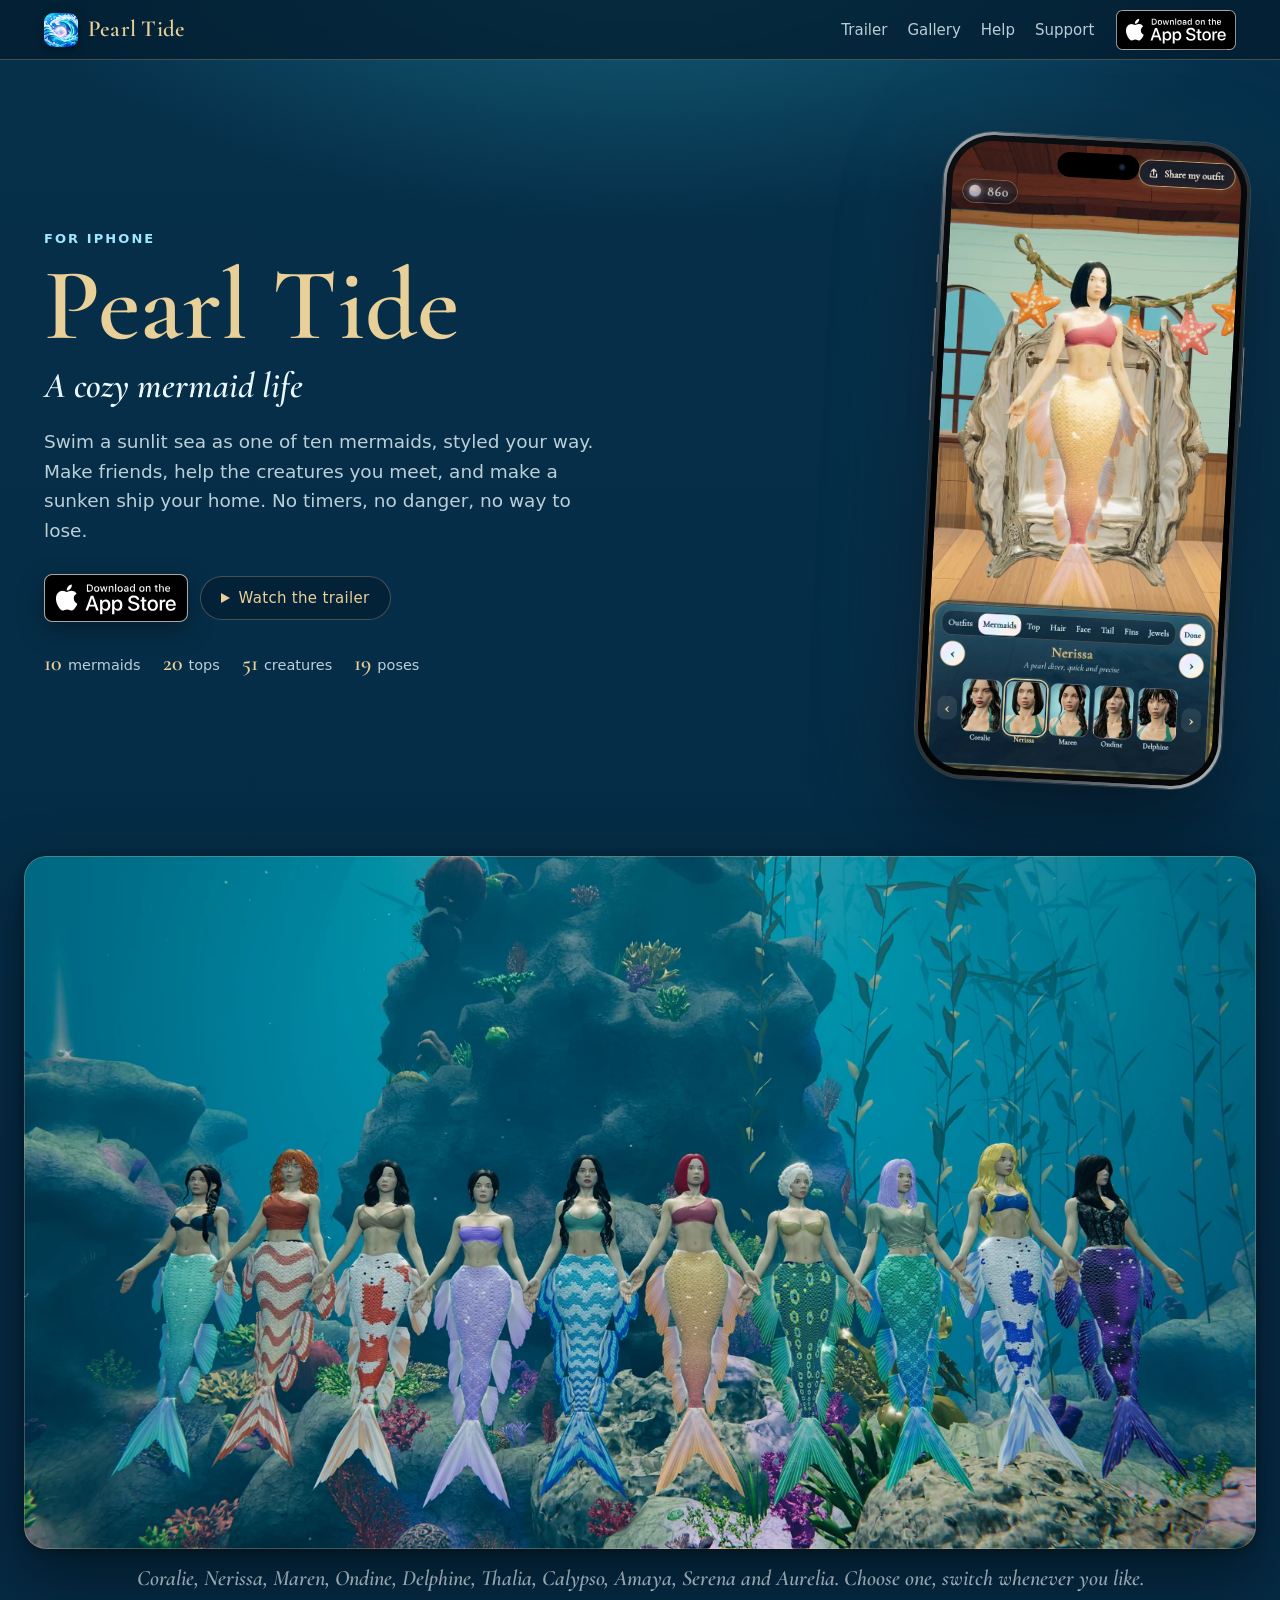
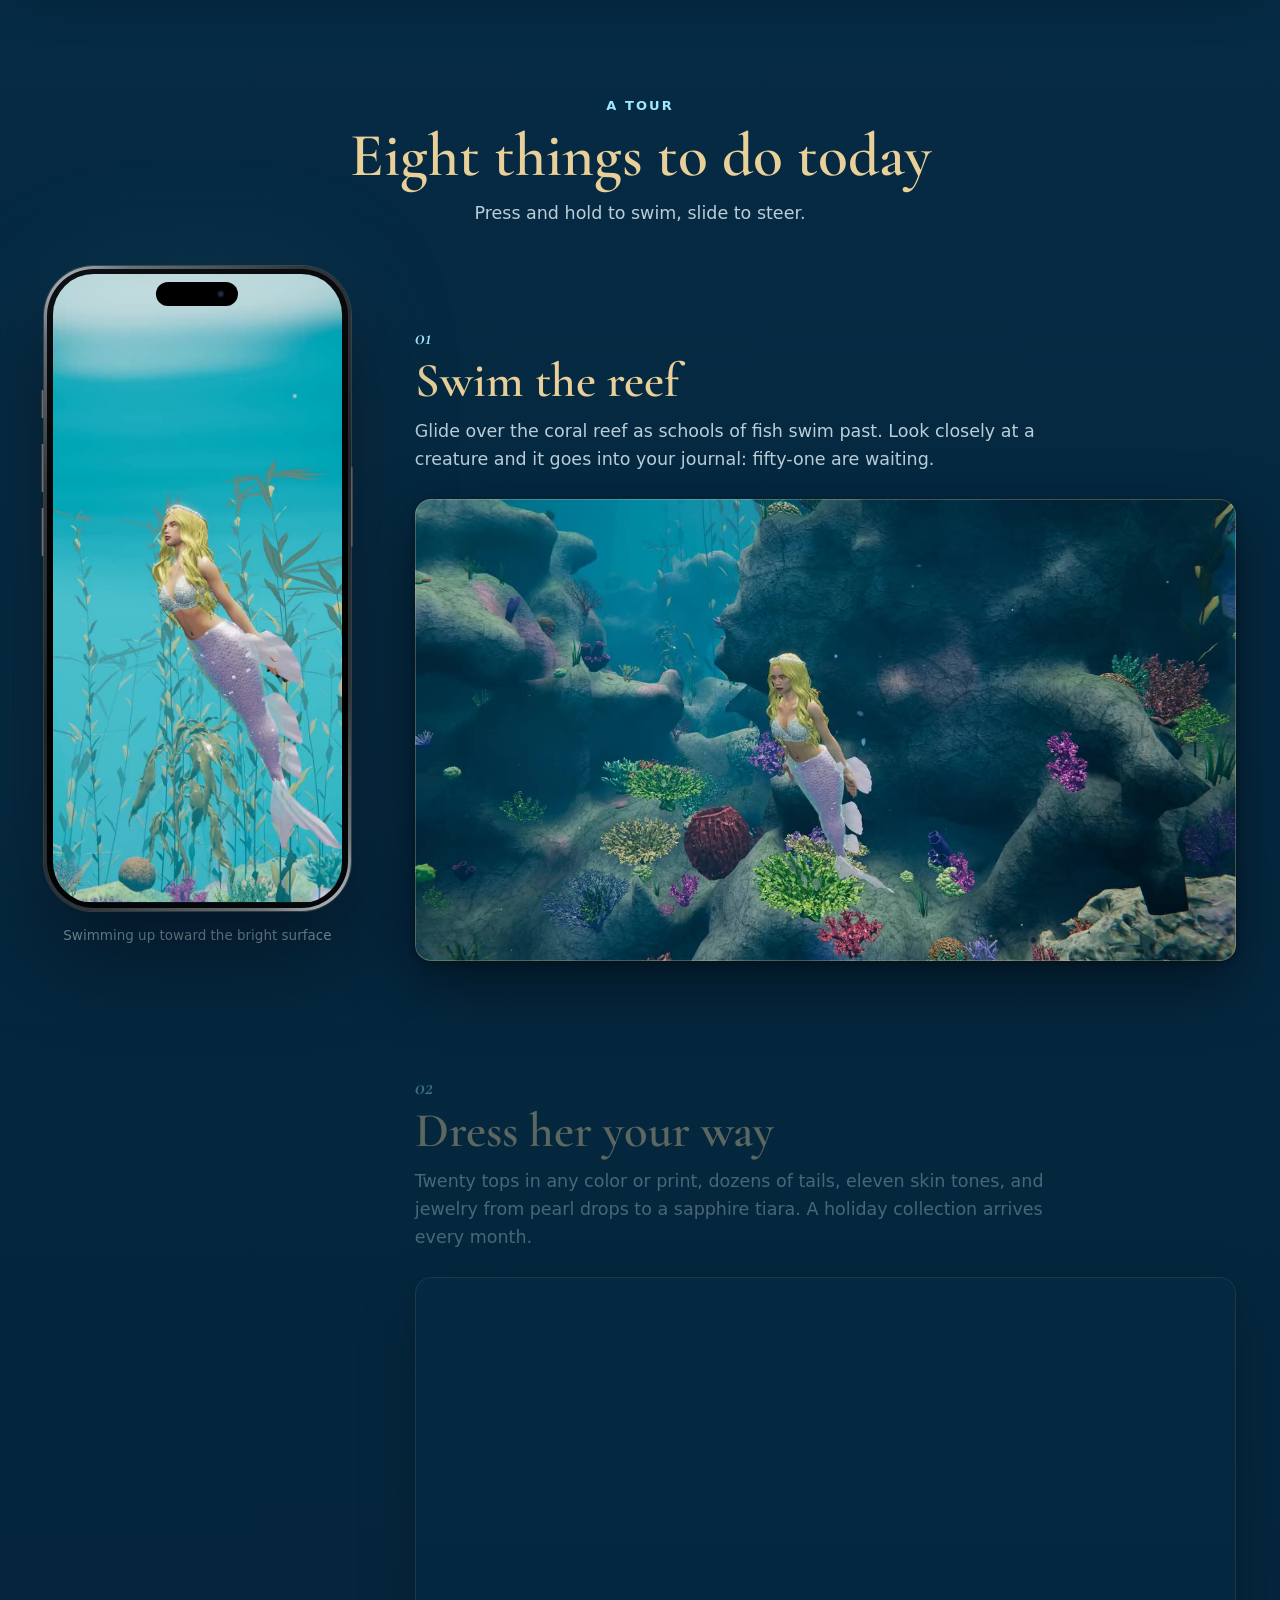
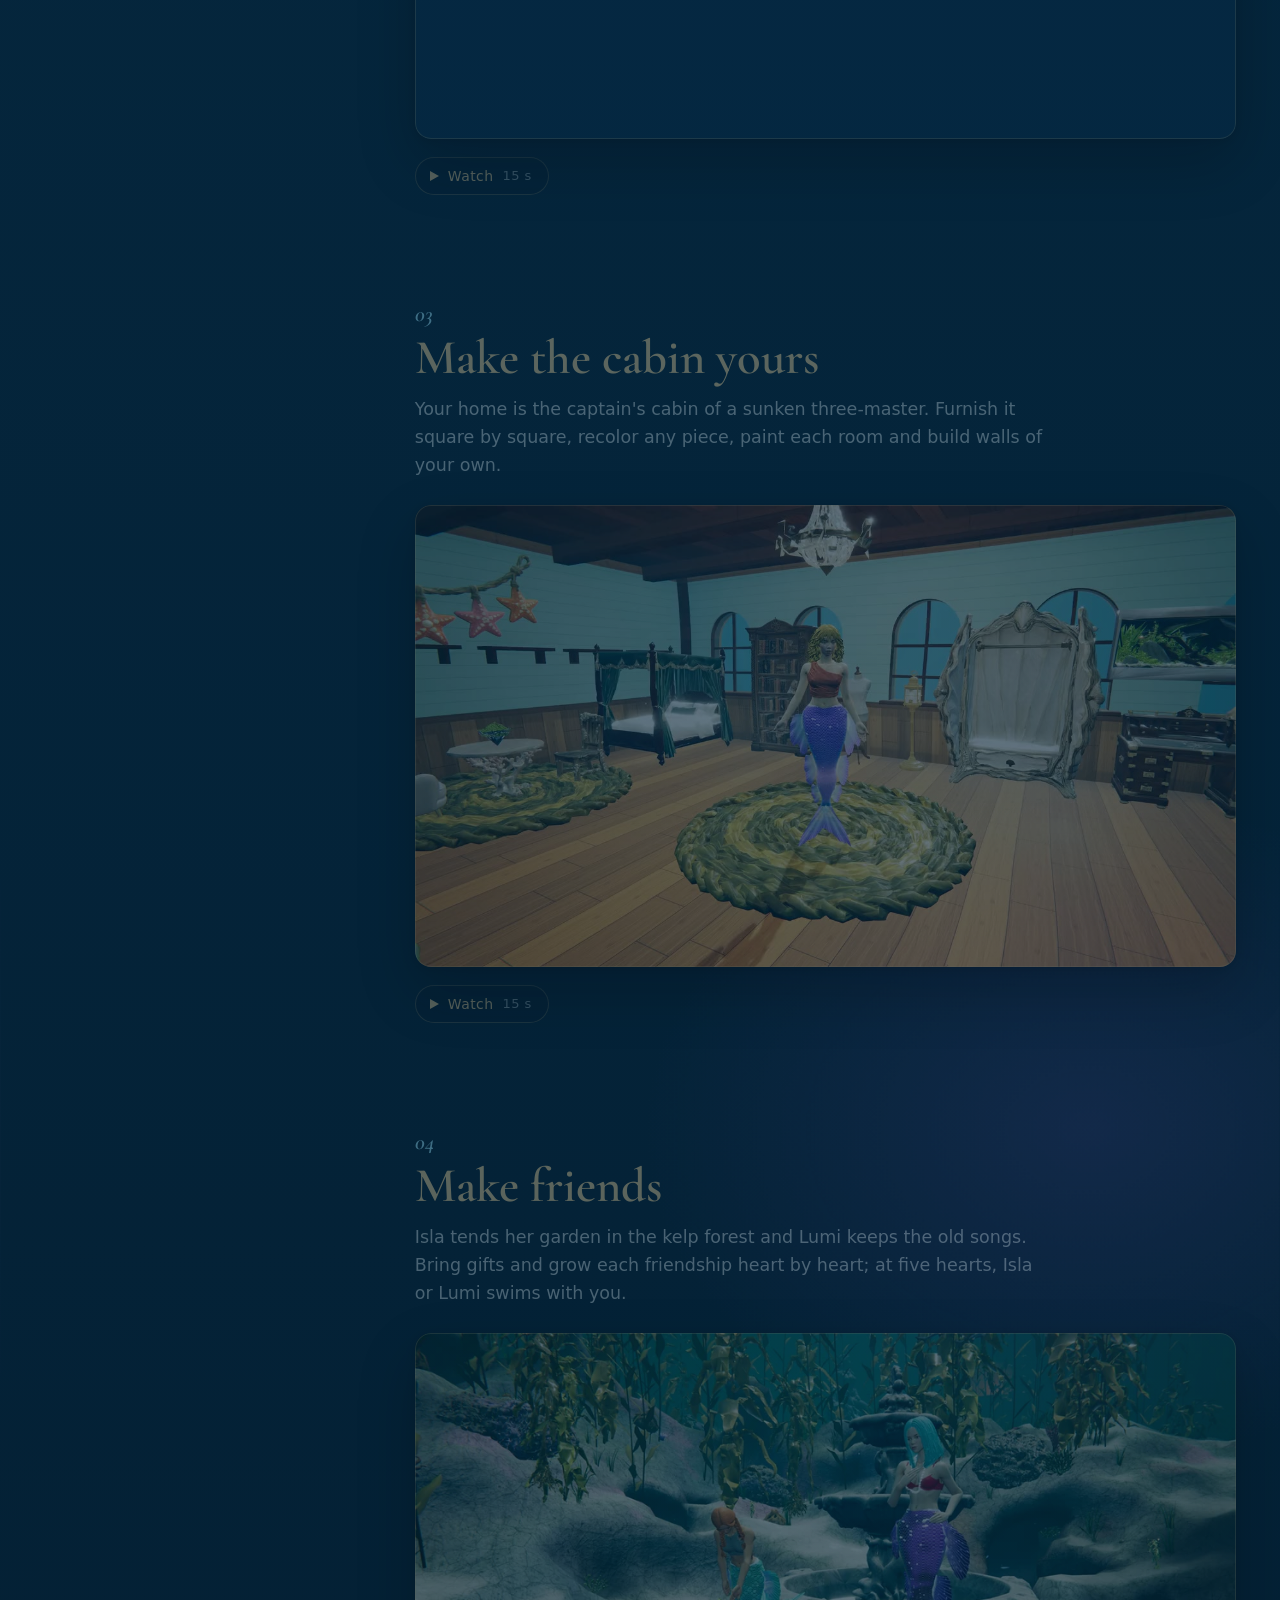
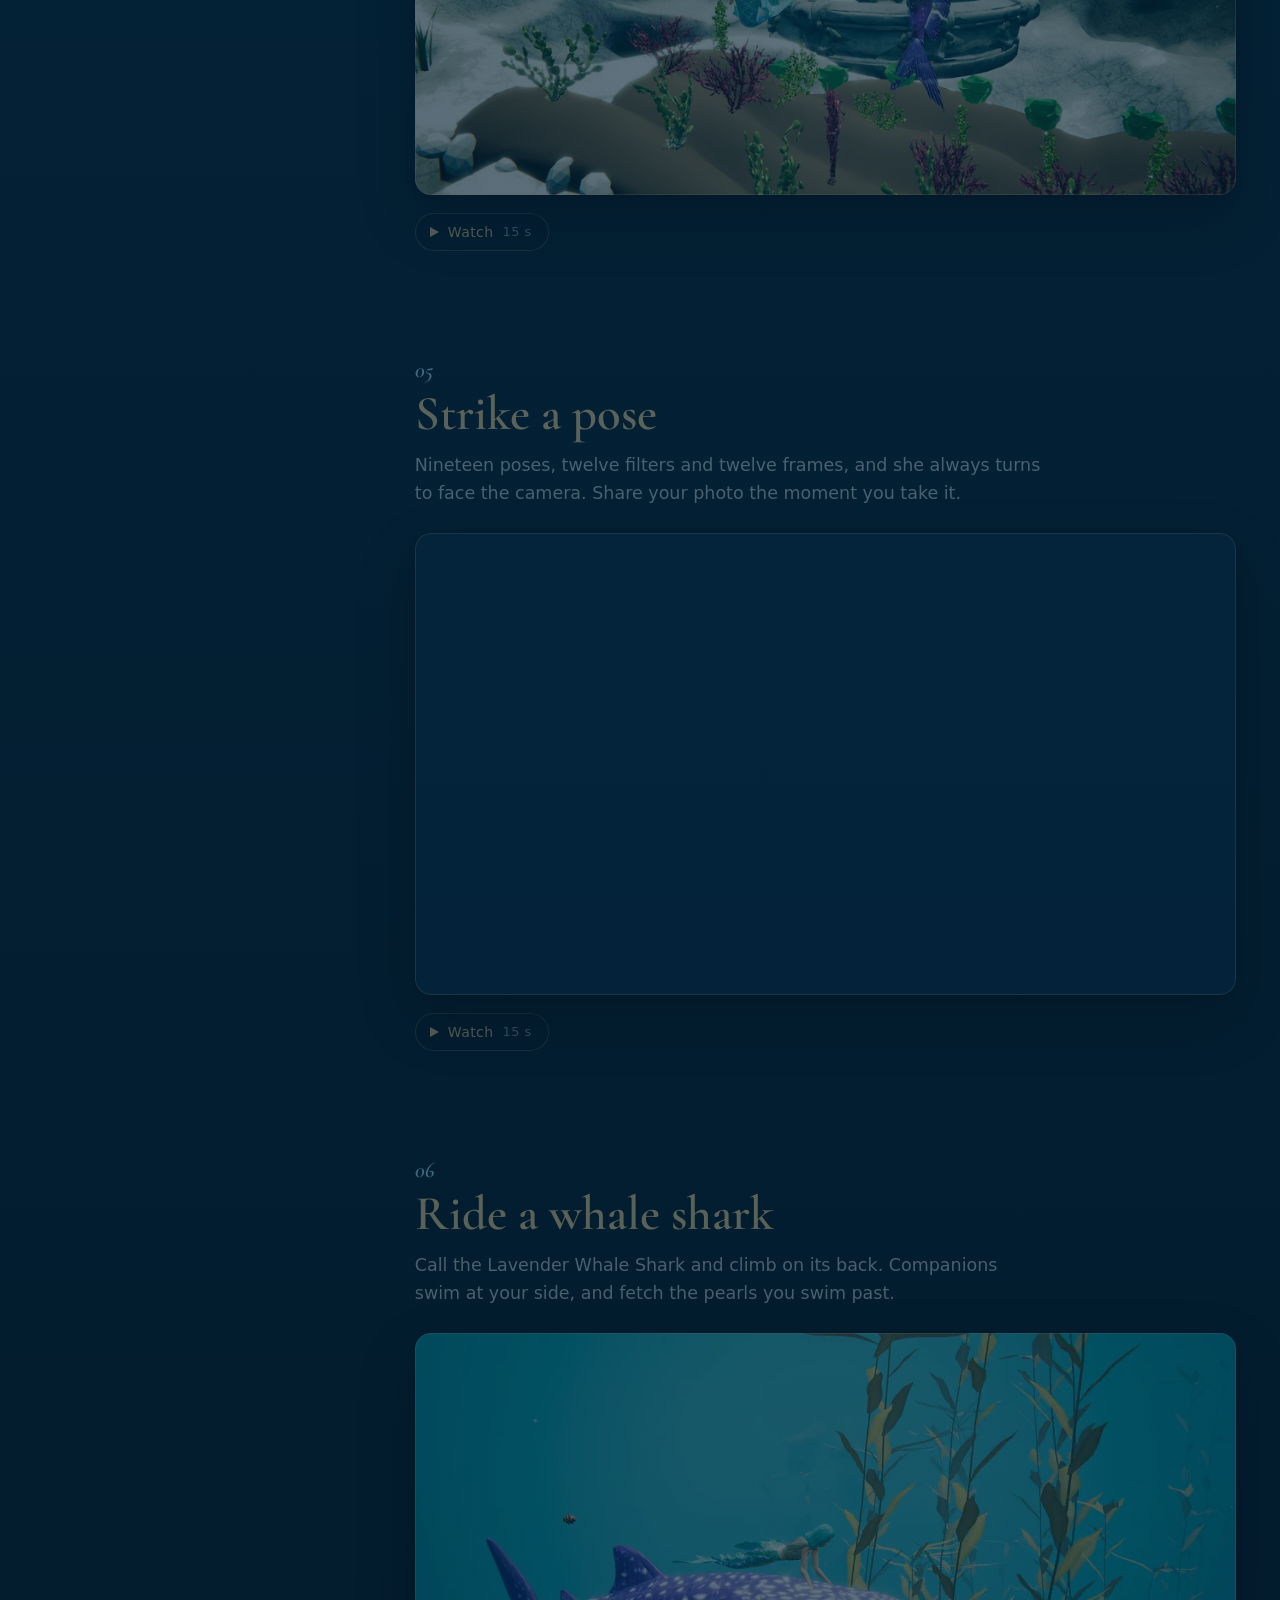
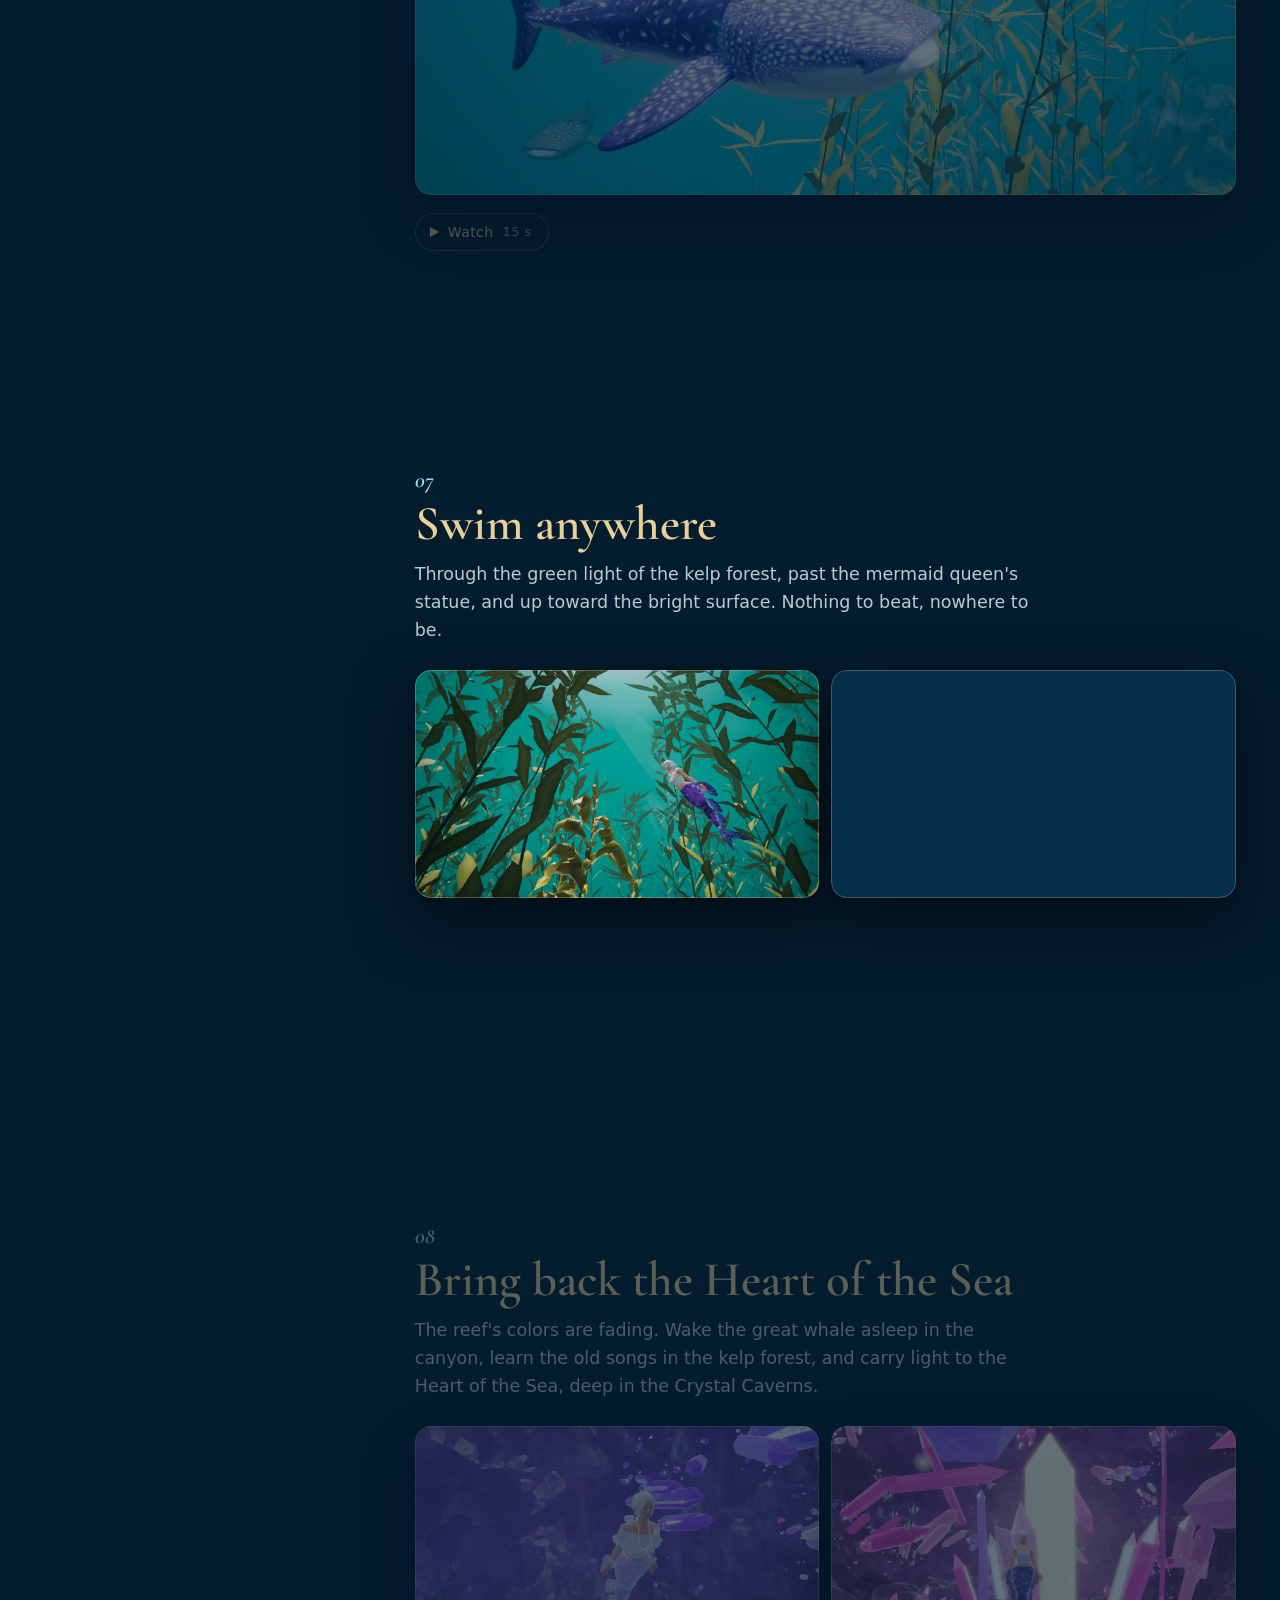
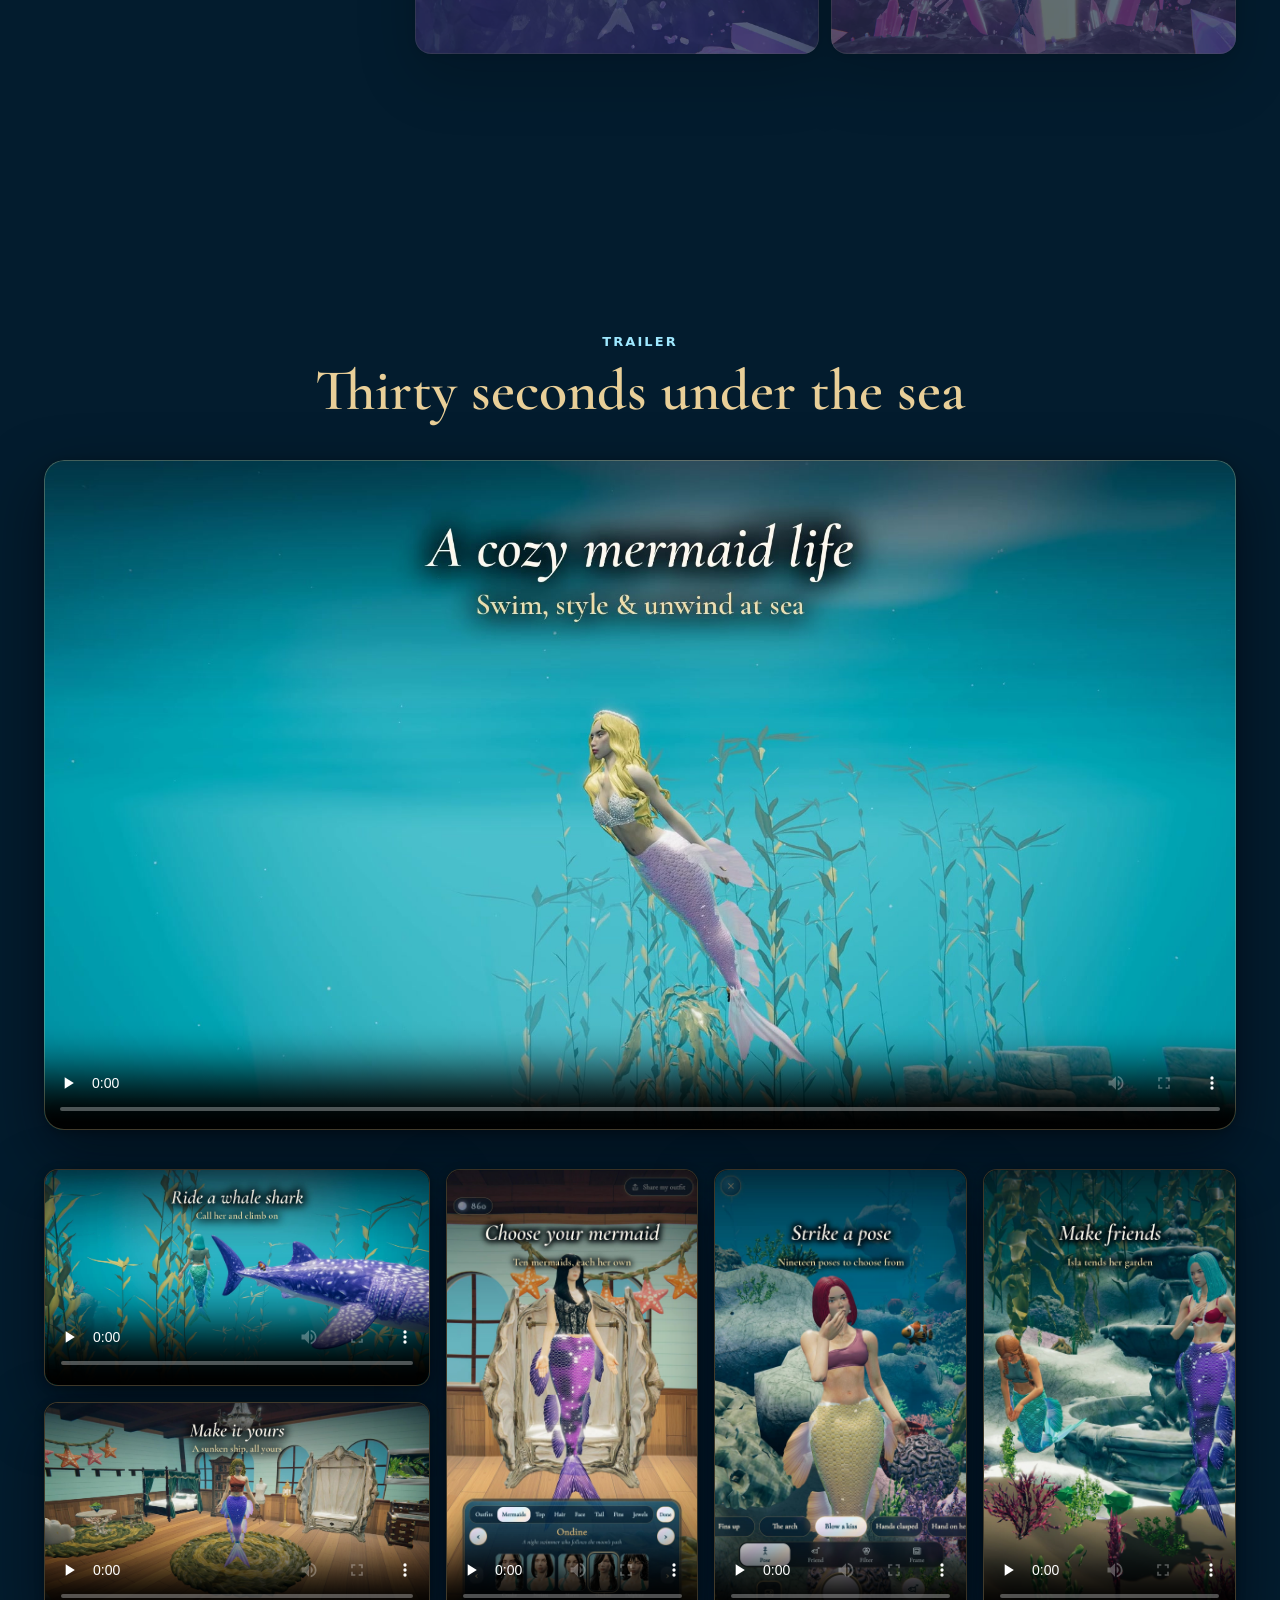
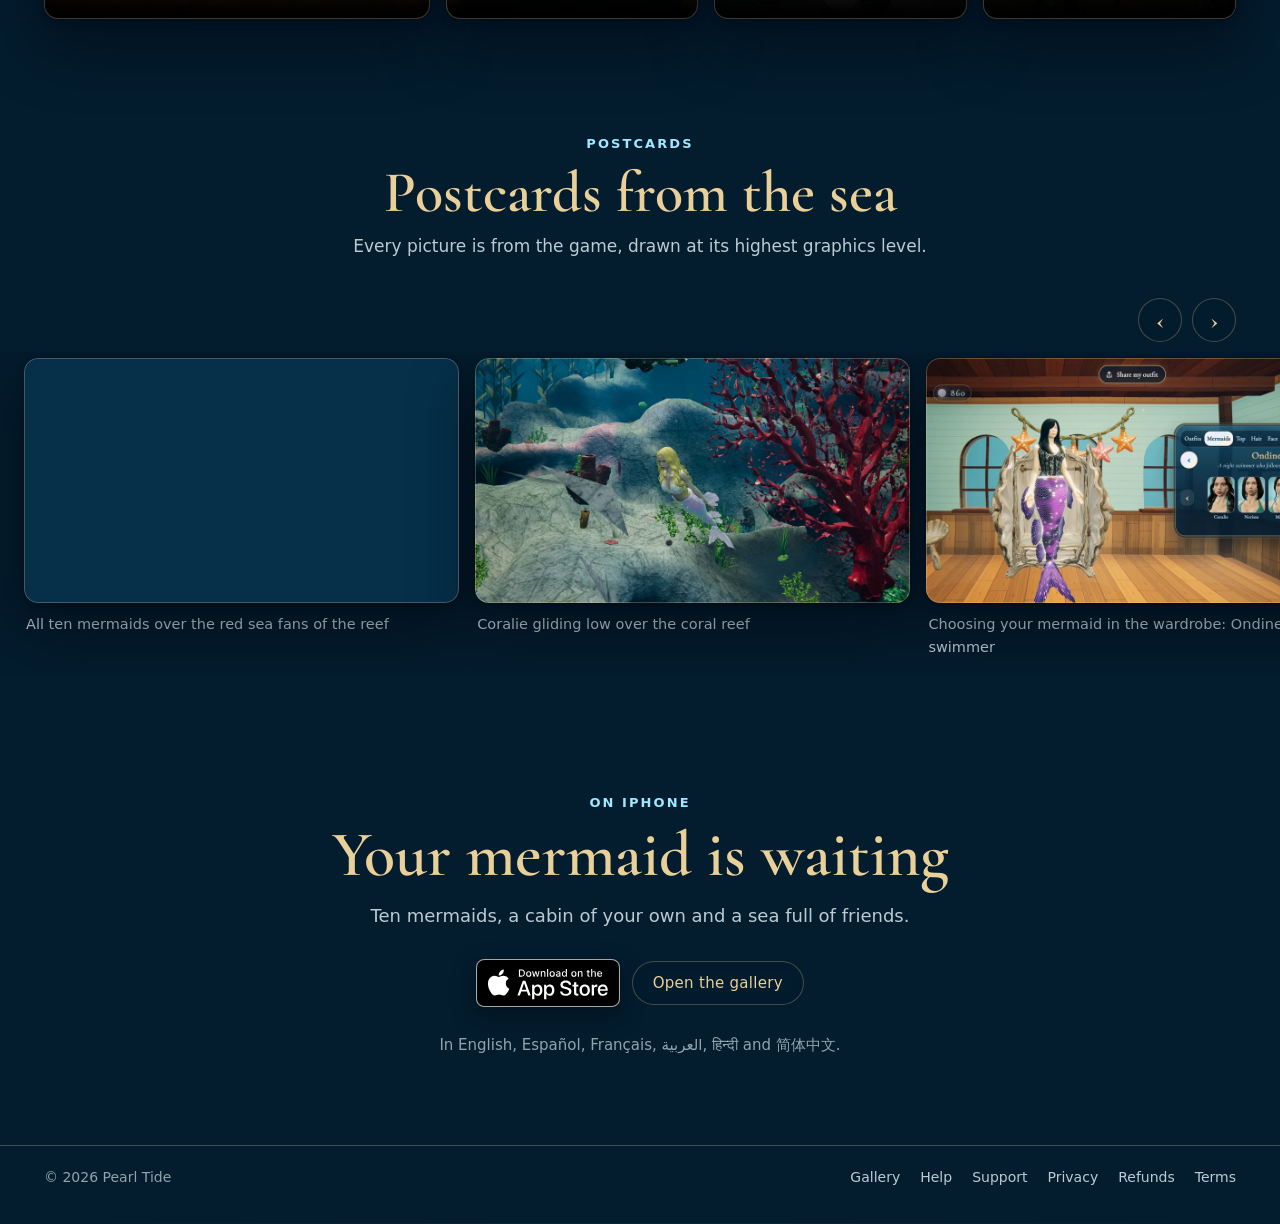
==== commit c7246482: "Publish the Pearl Tide site" ====
--- a/index.html
+++ b/index.html
@@ -4,12 +4,12 @@
   <meta charset="utf-8">
   <meta name="viewport" content="width=device-width, initial-scale=1, viewport-fit=cover">
   <title>Pearl Tide: a cozy mermaid life</title>
-  <meta name="description" content="Swim a sunlit sea as one of ten mermaids, dress her your way, make friends, and make a sunken ship your home. Coming soon to iPhone.">
+  <meta name="description" content="Swim a sunlit sea as one of ten mermaids, dress her your way, make friends, and make a sunken ship your home. On the App Store for iPhone.">
   <link rel="canonical" href="https://pearltide.world/">
   <meta property="og:type" content="website">
   <meta property="og:site_name" content="Pearl Tide">
   <meta property="og:title" content="Pearl Tide: a cozy mermaid life">
-  <meta property="og:description" content="Swim a sunlit sea as one of ten mermaids, dress her your way, make friends, and make a sunken ship your home. Coming soon to iPhone.">
+  <meta property="og:description" content="Swim a sunlit sea as one of ten mermaids, dress her your way, make friends, and make a sunken ship your home. On the App Store for iPhone.">
   <meta property="og:url" content="https://pearltide.world/">
   <meta property="og:image" content="https://pearltide.world/og.jpg">
   <meta property="og:image:width" content="1200">
@@ -27,146 +27,178 @@
 <a class="skip" href="#main">Skip to content</a>
 <header class="bar"><div class="bar-in">
   <a class="brand" href="/"><img src="/icon.png" alt="" width="34" height="34"><span>Pearl Tide</span></a>
-  <nav aria-label="Site"><a href="/#trailer">Trailer</a><a href="/gallery.html">Gallery</a><a href="/help.html">Help</a><a href="/support.html">Support</a></nav>
+  <nav aria-label="Site"><a class="wide-only" href="/#trailer">Trailer</a><a href="/gallery.html">Gallery</a><a href="/help.html">Help</a><a href="/support.html">Support</a></nav>
+  <a class="store-badge" href="https://apps.apple.com/app/pearl-tide-cozy-mermaid-life/id6820164397"><img src="/app-store-badge.svg" alt="Download on the App Store" width="120" height="40"></a>
 </div></header>
 <main id="main">
 <section class="hero" aria-labelledby="hero-title">
-  <div class="hero-media">
-    <video class="hero-video" muted loop playsinline preload="none" poster="/img/lineup-1600.webp" aria-hidden="true" data-src-wide="/media/hero-1920.mp4" data-src="/media/hero-1280.mp4"></video>
-  </div>
-  <div class="hero-in">
-    <img class="hero-icon" src="/icon.png" alt="The Pearl Tide icon: a glowing pearl beneath a curling wave" width="120" height="120">
-    <h1 id="hero-title">Pearl Tide</h1>
-    <p class="tag">A cozy mermaid life</p>
-    <div class="hero-cta">
-      <a class="btn" href="#trailer"><span class="play" aria-hidden="true"></span>Watch the trailer</a>
-      <span class="soon">Coming soon to iPhone</span>
-    </div>
-  </div>
-</section>
-
-<section class="band trailer" id="trailer" aria-labelledby="trailer-title">
-  <div class="wrap">
-    <p class="intro">Swim a sunlit sea as one of ten mermaids, styled your way. Make friends, help the creatures you meet, and make a sunken ship your home. No timers, no danger, no way to lose.</p>
+  <div class="wrap">
+    <div>
+      <p class="eyebrow">For iPhone</p>
+      <h1 id="hero-title">Pearl Tide</h1>
+      <p class="tag">A cozy mermaid life</p>
+      <p class="say">Swim a sunlit sea as one of ten mermaids, styled your way. Make friends, help the creatures you meet, and make a sunken ship your home. No timers, no danger, no way to lose.</p>
+      <div class="cta" data-dock-from>
+        <a class="store-badge" href="https://apps.apple.com/app/pearl-tide-cozy-mermaid-life/id6820164397"><img src="/app-store-badge.svg" alt="Download on the App Store" width="144" height="48"></a>
+        <a class="ghost" href="#trailer"><span class="tri"></span>Watch the trailer</a>
+      </div>
+      <ul class="facts"><li><b>10</b>mermaids</li><li><b>20</b>tops</li><li><b>51</b>creatures</li><li><b>19</b>poses</li></ul>
+    </div>
+    <div class="stage">
+      <div class="phone"><div class="screen">
+        <video class="loop on" data-src="/media/phone/opening.mp4" poster="/media/phone/opening.jpg" muted playsinline preload="none"></video>
+      </div></div>
+    </div>
+  </div>
+</section>
+
+<section class="cast" aria-label="The ten mermaids">
+  <div class="frame" data-view data-full="/img/lineup-2560.webp" data-cap="All ten mermaids over the red sea fans of the reef">
+    <video class="loop" data-src="/media/hero-1920.mp4" data-src-small="/media/hero-1280.mp4" poster="/img/lineup-1600.webp"></video>
+  </div>
+  <p>Coralie, Nerissa, Maren, Ondine, Delphine, Thalia, Calypso, Amaya, Serena and Aurelia. Choose one, switch whenever you like.</p>
+</section>
+
+<section class="tour" aria-labelledby="tour-title">
+  <div class="wrap tour-head">
+    <p class="eyebrow">A tour</p>
+    <h2 id="tour-title">Eight things to do today</h2>
+    <p>Press and hold to swim, slide to steer.</p>
+  </div>
+  <div class="wrap tour-in">
+    <div class="hold">
+      <div class="phone"><div class="screen" data-screens></div></div>
+      <p class="cap" data-hold-cap aria-hidden="true"></p>
+    </div>
+    <ol class="steps">
+      <li class="step" data-screen="companion" data-cap="Maren and her clownfish companion on the reef">
+        <span class="n">01</span><h3>Swim the reef</h3>
+        <p>Glide over the coral reef as schools of fish swim past. Look closely at a creature and it goes into your journal: fifty-one are waiting.</p>
+        <div class="media"><figure class="frame" style="--ar:1.7778" data-view data-loop="/media/loops/reef.mp4" data-cap="Over the red sea fans of the reef"><video class="loop" data-src="/media/loops/reef.mp4" poster="/media/loops/reef.jpg" preload="none"></video></figure></div>
+      </li>
+      <li class="step" data-screen="styles" data-cap="Thalia trying hair colors, then tails, at her wardrobe">
+        <span class="n">02</span><h3>Dress her your way</h3>
+        <p>Twenty tops in any color or print, dozens of tails, eleven skin tones, and jewelry from pearl drops to a sapphire tiara. A holiday collection arrives every month.</p>
+        <div class="media">
+          <a class="frame" style="--ar:1.7778" href="/img/holiday-2560.webp" data-view data-cap="Hallow&#x27;s Tide, October&#x27;s holiday set: Ondine in Little Bats and the Spiderweb tail, her Ghost Angelfish beside her"><img src="/img/holiday-1600.webp" srcset="/img/holiday-960.webp 960w, /img/holiday-1600.webp 1600w" sizes="(max-width: 999px) 72vw, 640px" width="2560" height="1440" alt="Hallow&#x27;s Tide, October&#x27;s holiday set: Ondine in Little Bats and the Spiderweb tail, her Ghost Angelfish beside her" loading="lazy" decoding="async"></a>
+        </div>
+        <button class="watch" type="button" data-video="/media/ad-dressup.mp4" data-cap="Choosing a mermaid and dressing her"><span class="tri"></span>Watch <small>15 s</small></button>
+      </li>
+      <li class="step" data-screen="recolor" data-cap="Trying a rug's colors while decorating the cabin">
+        <span class="n">03</span><h3>Make the cabin yours</h3>
+        <p>Your home is the captain's cabin of a sunken three-master. Furnish it square by square, recolor any piece, paint each room and build walls of your own.</p>
+        <div class="media"><figure class="frame" style="--ar:1.7778" data-view data-loop="/media/loops/room.mp4" data-cap="Delphine at home in her furnished cabin"><video class="loop" data-src="/media/loops/room.mp4" poster="/media/loops/room.jpg" preload="none"></video></figure></div>
+        <button class="watch" type="button" data-video="/media/ad-home.mp4" data-cap="Decorating the captain's cabin"><span class="tri"></span>Watch <small>15 s</small></button>
+      </li>
+      <li class="step" data-screen="ink" data-cap="Nerissa with Auntie Ink on her ledge outside the sunken ship">
+        <span class="n">04</span><h3>Make friends</h3>
+        <p>Isla tends her garden in the kelp forest and Lumi keeps the old songs. Bring gifts and grow each friendship heart by heart; at five hearts, Isla or Lumi swims with you.</p>
+        <div class="media">
+          <a class="frame" style="--ar:1.7778" href="/img/garden-2560.webp" data-view data-cap="Amaya visits Isla, who tends her garden by the stone fountain"><img src="/img/garden-1600.webp" srcset="/img/garden-960.webp 960w, /img/garden-1600.webp 1600w" sizes="(max-width: 999px) 72vw, 640px" width="2560" height="1440" alt="Amaya visits Isla, who tends her garden by the stone fountain" loading="lazy" decoding="async"></a>
+        </div>
+        <button class="watch" type="button" data-video="/media/ad-friends.mp4" data-cap="Friends around the sea"><span class="tri"></span>Watch <small>15 s</small></button>
+      </li>
+      <li class="step" data-screen="photoreel" data-cap="Camera mode: poses, filters and frames">
+        <span class="n">05</span><h3>Strike a pose</h3>
+        <p>Nineteen poses, twelve filters and twelve frames, and she always turns to face the camera. Share your photo the moment you take it.</p>
+        <div class="media">
+          <a class="frame" style="--ar:1.7778" href="/img/snapshot-2560.webp" data-view data-cap="A photo from camera mode: Thalia in the Ta-da pose, with the Dreamy filter and the Gilded frame"><img src="/img/snapshot-1600.webp" srcset="/img/snapshot-960.webp 960w, /img/snapshot-1600.webp 1600w" sizes="(max-width: 999px) 72vw, 640px" width="2560" height="1440" alt="A photo from camera mode: Thalia in the Ta-da pose, with the Dreamy filter and the Gilded frame" loading="lazy" decoding="async"></a>
+        </div>
+        <button class="watch" type="button" data-video="/media/ad-photo.mp4" data-cap="Camera mode: poses, filters and frames"><span class="tri"></span>Watch <small>15 s</small></button>
+      </li>
+      <li class="step" data-screen="summon" data-cap="Calling the Lavender Whale Shark and climbing on">
+        <span class="n">06</span><h3>Ride a whale shark</h3>
+        <p>Call the Lavender Whale Shark and climb on its back. Companions swim at your side, and fetch the pearls you swim past.</p>
+        <div class="media"><figure class="frame" style="--ar:1.7778" data-view data-loop="/media/loops/ride.mp4" data-cap="Riding the Lavender Whale Shark"><video class="loop" data-src="/media/loops/ride.mp4" poster="/media/loops/ride.jpg" preload="none"></video></figure></div>
+        <button class="watch" type="button" data-video="/media/ad-ride.mp4" data-cap="Riding the Lavender Whale Shark"><span class="tri"></span>Watch <small>15 s</small></button>
+      </li>
+      <li class="step" data-screen="ascend" data-cap="Swimming up toward the bright surface">
+        <span class="n">07</span><h3>Swim anywhere</h3>
+        <p>Through the green light of the kelp forest, past the mermaid queen's statue, and up toward the bright surface. Nothing to beat, nowhere to be.</p>
+        <div class="media">
+          <figure class="frame" style="--ar:1.7778" data-view data-loop="/media/loops/kelplight.mp4" data-cap="Through the kelp forest"><video class="loop" data-src="/media/loops/kelplight.mp4" poster="/media/loops/kelplight.jpg" preload="none"></video></figure>
+          <a class="frame" style="--ar:1.7778" href="/img/statue-2560.webp" data-view data-cap="Thalia beside the mermaid queen&#x27;s statue"><img src="/img/statue-1600.webp" srcset="/img/statue-960.webp 960w, /img/statue-1600.webp 1600w" sizes="(max-width: 999px) 72vw, 640px" width="2560" height="1440" alt="Thalia beside the mermaid queen&#x27;s statue" loading="lazy" decoding="async"></a>
+        </div>
+      </li>
+      <li class="step" data-screen="whale" data-cap="The great whale asleep in the canyon">
+        <span class="n">08</span><h3>Bring back the Heart of the Sea</h3>
+        <p>The reef's colors are fading. Wake the great whale asleep in the canyon, learn the old songs in the kelp forest, and carry light to the Heart of the Sea, deep in the Crystal Caverns.</p>
+        <div class="media">
+          <figure class="frame" style="--ar:1.7778" data-view data-loop="/media/loops/caverns.mp4" data-cap="Into the Crystal Caverns"><video class="loop" data-src="/media/loops/caverns.mp4" poster="/media/loops/caverns.jpg" preload="none"></video></figure>
+          <figure class="frame" style="--ar:1.7778" data-view data-loop="/media/loops/heart.mp4" data-cap="The Heart of the Sea"><video class="loop" data-src="/media/loops/heart.mp4" poster="/media/loops/heart.jpg" preload="none"></video></figure>
+        </div>
+      </li>
+    </ol>
+  </div>
+</section>
+
+<section class="band" id="trailer" aria-labelledby="t-trailer">
+  <div class="wrap">
     <p class="eyebrow">Trailer</p>
-    <h2 id="trailer-title">Thirty seconds under the sea</h2>
-    <div class="screen">
-      <video controls playsinline preload="none" poster="/media/trailer-poster.jpg" width="1920" height="1080">
-        <source src="/media/trailer.mp4" type="video/mp4">
-        <a href="/media/trailer.mp4">Download the trailer</a>
-      </video>
-    </div>
-  </div>
-</section>
-
-<section class="band feature" aria-labelledby="f-mermaids">
-  <div class="wrap row">
-    <div class="media"><a class="shot" href="/img/mermaids-2560.webp" data-cap="Choosing your mermaid in the wardrobe: Ondine, a night swimmer"><img src="/img/mermaids-1600.webp" srcset="/img/mermaids-960.webp 960w, /img/mermaids-1600.webp 1600w, /img/mermaids-2560.webp 2560w" sizes="(max-width: 820px) 100vw, 62vw" width="2560" height="1440" alt="Choosing your mermaid in the wardrobe: Ondine, a night swimmer" loading="lazy" decoding="async"></a></div>
-    <div class="copy">
-      <p class="eyebrow">Ten mermaids</p>
-      <h2 id="f-mermaids">Each one her own</h2>
-      <p>Coralie, Nerissa, Maren, Ondine, Delphine, Thalia, Calypso, Amaya, Serena and Aurelia: ten mermaids, each with her own face and her own hair. Every one is free. Choose one in the wardrobe's Mermaids tab and switch whenever you like.</p>
-    </div>
-  </div>
-</section>
-
-<section class="band feature flip" aria-labelledby="f-dress">
-  <div class="wrap row">
-    <div class="media"><a class="shot" href="/img/wardrobe-2560.webp" data-cap="Serena in the Black Lace Corset, one of twenty tops"><img src="/img/wardrobe-1600.webp" srcset="/img/wardrobe-960.webp 960w, /img/wardrobe-1600.webp 1600w, /img/wardrobe-2560.webp 2560w" sizes="(max-width: 820px) 100vw, 62vw" width="2560" height="1440" alt="Serena in the Black Lace Corset, one of twenty tops" loading="lazy" decoding="async"></a></div>
-    <div class="copy">
-      <p class="eyebrow">The wardrobe</p>
-      <h2 id="f-dress">Dress her your way</h2>
-      <p>Twenty tops in any color or print, dozens of tails, fins, hair colors and effects, eleven skin tones, and jewelry from pearl drops to a sapphire tiara. Save your favorite looks as outfits, and send your look to a friend with <strong>Share my outfit</strong>.</p>
-    </div>
-  </div>
-  <div class="wrap pair"><a class="shot" href="/img/styles-2560.webp" data-cap="Thalia trying hair colors at her wardrobe"><img src="/img/styles-1600.webp" srcset="/img/styles-960.webp 960w, /img/styles-1600.webp 1600w, /img/styles-2560.webp 2560w" sizes="(max-width: 820px) 100vw, 50vw" width="2560" height="1440" alt="Thalia trying hair colors at her wardrobe" loading="lazy" decoding="async"></a><a class="shot" href="/img/lineup-2560.webp" data-cap="All ten mermaids over the red sea fans of the reef"><img src="/img/lineup-1600.webp" srcset="/img/lineup-960.webp 960w, /img/lineup-1600.webp 1600w, /img/lineup-2560.webp 2560w" sizes="(max-width: 820px) 100vw, 50vw" width="2560" height="1440" alt="All ten mermaids over the red sea fans of the reef" loading="lazy" decoding="async"></a></div>
-</section>
-
-<section class="band feature" aria-labelledby="f-holiday">
-  <div class="wrap row">
-    <div class="media"><a class="shot" href="/img/holiday-2560.webp" data-cap="Hallow&#x27;s Tide, October&#x27;s holiday set: Ondine in Little Bats and the Spiderweb tail, her Ghost Angelfish beside her"><img src="/img/holiday-1600.webp" srcset="/img/holiday-960.webp 960w, /img/holiday-1600.webp 1600w, /img/holiday-2560.webp 2560w" sizes="(max-width: 820px) 100vw, 62vw" width="2560" height="1440" alt="Hallow&#x27;s Tide, October&#x27;s holiday set: Ondine in Little Bats and the Spiderweb tail, her Ghost Angelfish beside her" loading="lazy" decoding="async"></a></div>
-    <div class="copy">
-      <p class="eyebrow">Holiday collections</p>
-      <h2 id="f-holiday">Something new every month</h2>
-      <p>Every month brings a holiday collection: a top print, a tail and a hair look, plus a pack of five companions in the holiday's colors. October's is Hallow's Tide, with the Little Bats print, the Spiderweb tail, Candy Corn Tips and a glowing Ghost Angelfish. Try a collection on a month early, and keep it for good.</p>
-    </div>
-  </div>
-</section>
-
-<section class="band feature flip" aria-labelledby="f-home">
-  <div class="wrap row">
-    <div class="media"><a class="shot" href="/img/build-2560.webp" data-cap="Decorating the captain&#x27;s cabin from above, square by square"><img src="/img/build-1600.webp" srcset="/img/build-960.webp 960w, /img/build-1600.webp 1600w, /img/build-2560.webp 2560w" sizes="(max-width: 820px) 100vw, 62vw" width="2560" height="1440" alt="Decorating the captain&#x27;s cabin from above, square by square" loading="lazy" decoding="async"></a></div>
-    <div class="copy">
-      <p class="eyebrow">Your home</p>
-      <h2 id="f-home">A cabin of your own</h2>
-      <p>Your home is the captain's cabin of a sunken three-master. Furnish it square by square, recolor any piece, paint each room and build walls of your own. The cabin grows as your story goes.</p>
-    </div>
-  </div>
-  <div class="wrap pair"><a class="shot" href="/img/room-2560.webp" data-cap="Delphine at home in her furnished cabin"><img src="/img/room-1600.webp" srcset="/img/room-960.webp 960w, /img/room-1600.webp 1600w, /img/room-2560.webp 2560w" sizes="(max-width: 820px) 100vw, 50vw" width="2560" height="1440" alt="Delphine at home in her furnished cabin" loading="lazy" decoding="async"></a><a class="shot" href="/img/companion-2560.webp" data-cap="Maren and her clownfish companion on the reef"><img src="/img/companion-1600.webp" srcset="/img/companion-960.webp 960w, /img/companion-1600.webp 1600w, /img/companion-2560.webp 2560w" sizes="(max-width: 820px) 100vw, 50vw" width="2560" height="1440" alt="Maren and her clownfish companion on the reef" loading="lazy" decoding="async"></a></div>
-</section>
-
-<section class="band feature" aria-labelledby="f-friends">
-  <div class="wrap row">
-    <div class="media"><a class="shot" href="/img/garden-2560.webp" data-cap="Amaya visits Isla, who tends her garden by the stone fountain"><img src="/img/garden-1600.webp" srcset="/img/garden-960.webp 960w, /img/garden-1600.webp 1600w, /img/garden-2560.webp 2560w" sizes="(max-width: 820px) 100vw, 62vw" width="2560" height="1440" alt="Amaya visits Isla, who tends her garden by the stone fountain" loading="lazy" decoding="async"></a></div>
-    <div class="copy">
-      <p class="eyebrow">Friends</p>
-      <h2 id="f-friends">Friends all around the sea</h2>
-      <p>Isla tends her garden in the kelp forest, and Lumi keeps the old songs at the queen's statue. Lady Sapphira and Old Sage live on the reef, and Auntie Ink, an octopus who makes things, waits outside your door. Talk, bring gifts, and grow each friendship heart by heart. At five hearts, Isla or Lumi swims with you.</p>
-    </div>
-  </div>
-  <div class="wrap pair"><a class="shot" href="/img/ink-2560.webp" data-cap="Nerissa with Auntie Ink on her ledge outside the sunken ship"><img src="/img/ink-1600.webp" srcset="/img/ink-960.webp 960w, /img/ink-1600.webp 1600w, /img/ink-2560.webp 2560w" sizes="(max-width: 820px) 100vw, 50vw" width="2560" height="1440" alt="Nerissa with Auntie Ink on her ledge outside the sunken ship" loading="lazy" decoding="async"></a><a class="shot" href="/img/statue-2560.webp" data-cap="Thalia beside the mermaid queen&#x27;s statue"><img src="/img/statue-1600.webp" srcset="/img/statue-960.webp 960w, /img/statue-1600.webp 1600w, /img/statue-2560.webp 2560w" sizes="(max-width: 820px) 100vw, 50vw" width="2560" height="1440" alt="Thalia beside the mermaid queen&#x27;s statue" loading="lazy" decoding="async"></a></div>
-</section>
-
-<section class="band feature flip" aria-labelledby="f-sea">
-  <div class="wrap row">
-    <div class="media"><a class="shot" href="/img/reef-2560.webp" data-cap="Coralie gliding low over the coral reef"><img src="/img/reef-1600.webp" srcset="/img/reef-960.webp 960w, /img/reef-1600.webp 1600w, /img/reef-2560.webp 2560w" sizes="(max-width: 820px) 100vw, 62vw" width="2560" height="1440" alt="Coralie gliding low over the coral reef" loading="lazy" decoding="async"></a></div>
-    <div class="copy">
-      <p class="eyebrow">The sea</p>
-      <h2 id="f-sea">A sea that's alive</h2>
-      <p>Glide over the coral reef, through the green light of the kelp forest, and into the Crystal Caverns. Schools of fish swim past, fifty-one creatures wait for your journal, companions swim at your side, and the Lavender Whale Shark is yours to ride.</p>
-    </div>
-  </div>
-  <div class="wrap pair"><a class="shot" href="/img/ride-2560.webp" data-cap="Amaya riding the Lavender Whale Shark"><img src="/img/ride-1600.webp" srcset="/img/ride-960.webp 960w, /img/ride-1600.webp 1600w, /img/ride-2560.webp 2560w" sizes="(max-width: 820px) 100vw, 50vw" width="2560" height="1440" alt="Amaya riding the Lavender Whale Shark" loading="lazy" decoding="async"></a><a class="shot" href="/img/kelplight-2560.webp" data-cap="Calypso crossing the kelp forest in its green light"><img src="/img/kelplight-1600.webp" srcset="/img/kelplight-960.webp 960w, /img/kelplight-1600.webp 1600w, /img/kelplight-2560.webp 2560w" sizes="(max-width: 820px) 100vw, 50vw" width="2560" height="1440" alt="Calypso crossing the kelp forest in its green light" loading="lazy" decoding="async"></a></div>
-</section>
-
-<section class="band feature" aria-labelledby="f-photo">
-  <div class="wrap row">
-    <div class="media"><a class="shot" href="/img/photo-2560.webp" data-cap="Camera mode: Thalia blows a kiss from the Portrait angle"><img src="/img/photo-1600.webp" srcset="/img/photo-960.webp 960w, /img/photo-1600.webp 1600w, /img/photo-2560.webp 2560w" sizes="(max-width: 820px) 100vw, 62vw" width="2560" height="1440" alt="Camera mode: Thalia blows a kiss from the Portrait angle" loading="lazy" decoding="async"></a></div>
-    <div class="copy">
-      <p class="eyebrow">Camera mode</p>
-      <h2 id="f-photo">Strike a pose</h2>
-      <p>Nineteen poses, ten angles, twelve filters and twelve frames. Bring your companion into the picture or go alone, then share your photo the moment you take it.</p>
-    </div>
-  </div>
-</section>
-
-<section class="band feature flip" aria-labelledby="f-story">
-  <div class="wrap row">
-    <div class="media"><a class="shot" href="/img/heart-2560.webp" data-cap="Aurelia before the Heart of the Sea, lit again"><img src="/img/heart-1600.webp" srcset="/img/heart-960.webp 960w, /img/heart-1600.webp 1600w, /img/heart-2560.webp 2560w" sizes="(max-width: 820px) 100vw, 62vw" width="2560" height="1440" alt="Aurelia before the Heart of the Sea, lit again" loading="lazy" decoding="async"></a></div>
-    <div class="copy">
-      <p class="eyebrow">The story</p>
-      <h2 id="f-story">Bring back the Heart of the Sea</h2>
-      <p>The reef's colors are fading. Wake the great whale asleep in the canyon, learn the old songs in the kelp forest, and carry light to the Heart of the Sea, deep in the Crystal Caverns.</p>
-    </div>
-  </div>
-  <div class="wrap pair"><a class="shot" href="/img/whale-2560.webp" data-cap="Ondine beneath the great whale asleep in the canyon"><img src="/img/whale-1600.webp" srcset="/img/whale-960.webp 960w, /img/whale-1600.webp 1600w, /img/whale-2560.webp 2560w" sizes="(max-width: 820px) 100vw, 50vw" width="2560" height="1440" alt="Ondine beneath the great whale asleep in the canyon" loading="lazy" decoding="async"></a><a class="shot" href="/img/caverns-2560.webp" data-cap="Serena in the Amethyst Grotto of the Crystal Caverns"><img src="/img/caverns-1600.webp" srcset="/img/caverns-960.webp 960w, /img/caverns-1600.webp 1600w, /img/caverns-2560.webp 2560w" sizes="(max-width: 820px) 100vw, 50vw" width="2560" height="1440" alt="Serena in the Amethyst Grotto of the Crystal Caverns" loading="lazy" decoding="async"></a></div>
-</section>
-
-<section class="band closing" aria-labelledby="f-more">
-  <div class="wrap">
-    <h2 id="f-more">See every picture</h2>
-    <p class="lead">Every scene above, and more, at full size.</p>
-    <a class="btn" href="/gallery.html">Open the gallery</a>
+    <h2 id="t-trailer">Thirty seconds under the sea</h2>
+  </div>
+  <div class="tv"><div class="frame film"><video controls playsinline preload="none" poster="/media/trailer-poster.jpg" width="1920" height="1080"><source src="/media/trailer.mp4" type="video/mp4"></video></div>
+    <div class="reel">
+      <div class="wide">
+        <video controls playsinline preload="none" poster="/media/ad-ride.jpg" aria-label="Riding the Lavender Whale Shark"><source src="/media/ad-ride.mp4" type="video/mp4"></video>
+        <video controls playsinline preload="none" poster="/media/ad-home.jpg" aria-label="Decorating the captain's cabin"><source src="/media/ad-home.mp4" type="video/mp4"></video>
+      </div>
+      <div class="tall">
+        <video controls playsinline preload="none" poster="/media/ad-dressup.jpg" aria-label="Choosing a mermaid and dressing her"><source src="/media/ad-dressup.mp4" type="video/mp4"></video>
+        <video controls playsinline preload="none" poster="/media/ad-photo.jpg" aria-label="Camera mode: poses, filters and frames"><source src="/media/ad-photo.mp4" type="video/mp4"></video>
+        <video controls playsinline preload="none" poster="/media/ad-friends.jpg" aria-label="Friends around the sea"><source src="/media/ad-friends.mp4" type="video/mp4"></video>
+      </div>
+    </div>
+  </div>
+</section>
+
+<section class="band" aria-labelledby="t-cards">
+  <div class="wrap">
+    <p class="eyebrow">Postcards</p>
+    <h2 id="t-cards">Postcards from the sea</h2>
+    <p class="sub">Every picture is from the game, drawn at its highest graphics level.</p>
+  </div>
+  <div class="cards">
+    <div class="arrows"><button type="button" data-dir="-1" aria-label="Back">‹</button><button type="button" data-dir="1" aria-label="More">›</button></div>
+    <div class="strip" data-strip>
+<figure><a class="frame" style="--ar:1.7778" href="/img/lineup-2560.webp" data-view data-cap="All ten mermaids over the red sea fans of the reef"><img src="/img/lineup-1600.webp" srcset="/img/lineup-960.webp 960w, /img/lineup-1600.webp 1600w" sizes="(max-width: 760px) 82vw, 520px" width="2560" height="1440" alt="All ten mermaids over the red sea fans of the reef" loading="lazy" decoding="async"></a><figcaption>All ten mermaids over the red sea fans of the reef</figcaption></figure>
+<figure><a class="frame" style="--ar:1.7778" href="/img/reef-2560.webp" data-view data-cap="Coralie gliding low over the coral reef"><img src="/img/reef-1600.webp" srcset="/img/reef-960.webp 960w, /img/reef-1600.webp 1600w" sizes="(max-width: 760px) 82vw, 520px" width="2560" height="1440" alt="Coralie gliding low over the coral reef" loading="lazy" decoding="async"></a><figcaption>Coralie gliding low over the coral reef</figcaption></figure>
+<figure><a class="frame" style="--ar:1.7778" href="/img/mermaids-2560.webp" data-view data-cap="Choosing your mermaid in the wardrobe: Ondine, a night swimmer"><img src="/img/mermaids-1600.webp" srcset="/img/mermaids-960.webp 960w, /img/mermaids-1600.webp 1600w" sizes="(max-width: 760px) 82vw, 520px" width="2560" height="1440" alt="Choosing your mermaid in the wardrobe: Ondine, a night swimmer" loading="lazy" decoding="async"></a><figcaption>Choosing your mermaid in the wardrobe: Ondine, a night swimmer</figcaption></figure>
+<figure><a class="frame" style="--ar:1.7778" href="/img/companion-2560.webp" data-view data-cap="Maren and her clownfish companion on the reef"><img src="/img/companion-1600.webp" srcset="/img/companion-960.webp 960w, /img/companion-1600.webp 1600w" sizes="(max-width: 760px) 82vw, 520px" width="2560" height="1440" alt="Maren and her clownfish companion on the reef" loading="lazy" decoding="async"></a><figcaption>Maren and her clownfish companion on the reef</figcaption></figure>
+<figure><a class="frame" style="--ar:1.7778" href="/img/styles-2560.webp" data-view data-cap="Thalia trying hair colors at her wardrobe"><img src="/img/styles-1600.webp" srcset="/img/styles-960.webp 960w, /img/styles-1600.webp 1600w" sizes="(max-width: 760px) 82vw, 520px" width="2560" height="1440" alt="Thalia trying hair colors at her wardrobe" loading="lazy" decoding="async"></a><figcaption>Thalia trying hair colors at her wardrobe</figcaption></figure>
+<figure><a class="frame" style="--ar:1.7778" href="/img/ink-2560.webp" data-view data-cap="Nerissa with Auntie Ink on her ledge outside the sunken ship"><img src="/img/ink-1600.webp" srcset="/img/ink-960.webp 960w, /img/ink-1600.webp 1600w" sizes="(max-width: 760px) 82vw, 520px" width="2560" height="1440" alt="Nerissa with Auntie Ink on her ledge outside the sunken ship" loading="lazy" decoding="async"></a><figcaption>Nerissa with Auntie Ink on her ledge outside the sunken ship</figcaption></figure>
+<figure><a class="frame" style="--ar:1.7778" href="/img/holiday-2560.webp" data-view data-cap="Hallow&#x27;s Tide, October&#x27;s holiday set: Ondine in Little Bats and the Spiderweb tail, her Ghost Angelfish beside her"><img src="/img/holiday-1600.webp" srcset="/img/holiday-960.webp 960w, /img/holiday-1600.webp 1600w" sizes="(max-width: 760px) 82vw, 520px" width="2560" height="1440" alt="Hallow&#x27;s Tide, October&#x27;s holiday set: Ondine in Little Bats and the Spiderweb tail, her Ghost Angelfish beside her" loading="lazy" decoding="async"></a><figcaption>Hallow&#x27;s Tide, October&#x27;s holiday set: Ondine in Little Bats and the Spiderweb tail, her Ghost Angelfish beside her</figcaption></figure>
+<figure><a class="frame" style="--ar:1.7778" href="/img/room-2560.webp" data-view data-cap="Delphine at home in her furnished cabin"><img src="/img/room-1600.webp" srcset="/img/room-960.webp 960w, /img/room-1600.webp 1600w" sizes="(max-width: 760px) 82vw, 520px" width="2560" height="1440" alt="Delphine at home in her furnished cabin" loading="lazy" decoding="async"></a><figcaption>Delphine at home in her furnished cabin</figcaption></figure>
+<figure><a class="frame" style="--ar:1.7778" href="/img/kelplight-2560.webp" data-view data-cap="Calypso crossing the kelp forest in its green light"><img src="/img/kelplight-1600.webp" srcset="/img/kelplight-960.webp 960w, /img/kelplight-1600.webp 1600w" sizes="(max-width: 760px) 82vw, 520px" width="2560" height="1440" alt="Calypso crossing the kelp forest in its green light" loading="lazy" decoding="async"></a><figcaption>Calypso crossing the kelp forest in its green light</figcaption></figure>
+<figure><a class="frame" style="--ar:1.7778" href="/img/statue-2560.webp" data-view data-cap="Thalia beside the mermaid queen&#x27;s statue"><img src="/img/statue-1600.webp" srcset="/img/statue-960.webp 960w, /img/statue-1600.webp 1600w" sizes="(max-width: 760px) 82vw, 520px" width="2560" height="1440" alt="Thalia beside the mermaid queen&#x27;s statue" loading="lazy" decoding="async"></a><figcaption>Thalia beside the mermaid queen&#x27;s statue</figcaption></figure>
+<figure><a class="frame" style="--ar:1.7778" href="/img/build-2560.webp" data-view data-cap="Decorating the captain&#x27;s cabin from above, square by square"><img src="/img/build-1600.webp" srcset="/img/build-960.webp 960w, /img/build-1600.webp 1600w" sizes="(max-width: 760px) 82vw, 520px" width="2560" height="1440" alt="Decorating the captain&#x27;s cabin from above, square by square" loading="lazy" decoding="async"></a><figcaption>Decorating the captain&#x27;s cabin from above, square by square</figcaption></figure>
+<figure><a class="frame" style="--ar:1.7778" href="/img/ride-2560.webp" data-view data-cap="Amaya riding the Lavender Whale Shark"><img src="/img/ride-1600.webp" srcset="/img/ride-960.webp 960w, /img/ride-1600.webp 1600w" sizes="(max-width: 760px) 82vw, 520px" width="2560" height="1440" alt="Amaya riding the Lavender Whale Shark" loading="lazy" decoding="async"></a><figcaption>Amaya riding the Lavender Whale Shark</figcaption></figure>
+<figure><a class="frame" style="--ar:1.7778" href="/img/garden-2560.webp" data-view data-cap="Amaya visits Isla, who tends her garden by the stone fountain"><img src="/img/garden-1600.webp" srcset="/img/garden-960.webp 960w, /img/garden-1600.webp 1600w" sizes="(max-width: 760px) 82vw, 520px" width="2560" height="1440" alt="Amaya visits Isla, who tends her garden by the stone fountain" loading="lazy" decoding="async"></a><figcaption>Amaya visits Isla, who tends her garden by the stone fountain</figcaption></figure>
+<figure><a class="frame" style="--ar:1.7778" href="/img/whale-2560.webp" data-view data-cap="Ondine beneath the great whale asleep in the canyon"><img src="/img/whale-1600.webp" srcset="/img/whale-960.webp 960w, /img/whale-1600.webp 1600w" sizes="(max-width: 760px) 82vw, 520px" width="2560" height="1440" alt="Ondine beneath the great whale asleep in the canyon" loading="lazy" decoding="async"></a><figcaption>Ondine beneath the great whale asleep in the canyon</figcaption></figure>
+<figure><a class="frame" style="--ar:1.7778" href="/img/wardrobe-2560.webp" data-view data-cap="Serena in the Black Lace Corset, one of twenty tops"><img src="/img/wardrobe-1600.webp" srcset="/img/wardrobe-960.webp 960w, /img/wardrobe-1600.webp 1600w" sizes="(max-width: 760px) 82vw, 520px" width="2560" height="1440" alt="Serena in the Black Lace Corset, one of twenty tops" loading="lazy" decoding="async"></a><figcaption>Serena in the Black Lace Corset, one of twenty tops</figcaption></figure>
+<figure><a class="frame" style="--ar:1.7778" href="/img/photo-2560.webp" data-view data-cap="Camera mode: Thalia blows a kiss, her clownfish beside her, in the Pearls frame"><img src="/img/photo-1600.webp" srcset="/img/photo-960.webp 960w, /img/photo-1600.webp 1600w" sizes="(max-width: 760px) 82vw, 520px" width="2560" height="1440" alt="Camera mode: Thalia blows a kiss, her clownfish beside her, in the Pearls frame" loading="lazy" decoding="async"></a><figcaption>Camera mode: Thalia blows a kiss, her clownfish beside her, in the Pearls frame</figcaption></figure>
+<figure><a class="frame" style="--ar:1.7778" href="/img/snapshot-2560.webp" data-view data-cap="A photo from camera mode: Thalia in the Ta-da pose, with the Dreamy filter and the Gilded frame"><img src="/img/snapshot-1600.webp" srcset="/img/snapshot-960.webp 960w, /img/snapshot-1600.webp 1600w" sizes="(max-width: 760px) 82vw, 520px" width="2560" height="1440" alt="A photo from camera mode: Thalia in the Ta-da pose, with the Dreamy filter and the Gilded frame" loading="lazy" decoding="async"></a><figcaption>A photo from camera mode: Thalia in the Ta-da pose, with the Dreamy filter and the Gilded frame</figcaption></figure>
+<figure><a class="frame" style="--ar:1.7778" href="/img/caverns-2560.webp" data-view data-cap="Serena in the Amethyst Grotto of the Crystal Caverns"><img src="/img/caverns-1600.webp" srcset="/img/caverns-960.webp 960w, /img/caverns-1600.webp 1600w" sizes="(max-width: 760px) 82vw, 520px" width="2560" height="1440" alt="Serena in the Amethyst Grotto of the Crystal Caverns" loading="lazy" decoding="async"></a><figcaption>Serena in the Amethyst Grotto of the Crystal Caverns</figcaption></figure>
+<figure><a class="frame" style="--ar:1.7778" href="/img/heart-2560.webp" data-view data-cap="Aurelia before the Heart of the Sea, lit again"><img src="/img/heart-1600.webp" srcset="/img/heart-960.webp 960w, /img/heart-1600.webp 1600w" sizes="(max-width: 760px) 82vw, 520px" width="2560" height="1440" alt="Aurelia before the Heart of the Sea, lit again" loading="lazy" decoding="async"></a><figcaption>Aurelia before the Heart of the Sea, lit again</figcaption></figure>
+    </div>
+  </div>
+</section>
+
+<section class="closing" aria-labelledby="t-close">
+  <div class="wrap">
+    <p class="eyebrow">On iPhone</p>
+    <h2 id="t-close">Your mermaid is waiting</h2>
+    <p class="lead">Ten mermaids, a cabin of your own and a sea full of friends.</p>
+    <div class="cta">
+      <a class="store-badge" href="https://apps.apple.com/app/pearl-tide-cozy-mermaid-life/id6820164397"><img src="/app-store-badge.svg" alt="Download on the App Store" width="144" height="48"></a>
+      <a class="ghost" href="/gallery.html">Open the gallery</a>
+    </div>
     <p class="langs">In English, Español, Français, العربية, हिन्दी and 简体中文.</p>
-    <div class="links">
-      <a href="/help.html"><b>Help</b><small>How to play</small></a>
-      <a href="/support.html"><b>Support</b><small>Fixes and contact</small></a>
-      <a href="/privacy.html"><b>Privacy</b><small>What the game uses</small></a>
-      <a href="/refunds.html"><b>Refunds</b><small>Purchases and refunds</small></a>
-      <a href="/terms.html"><b>Terms</b><small>Terms of use</small></a>
-    </div>
-  </div>
-</section>
+  </div>
+</section>
+
+<aside class="dock" aria-label="Get Pearl Tide"><div><b>Pearl Tide</b><span>A cozy mermaid life</span></div>
+  <a class="store-badge" href="https://apps.apple.com/app/pearl-tide-cozy-mermaid-life/id6820164397"><img src="/app-store-badge.svg" alt="Download on the App Store" width="132" height="44"></a></aside>
 </main>
 <footer><div class="foot">
   <span class="c">© 2026 Pearl Tide</span>
--- a/style.css
+++ b/style.css
@@ -1,9 +1,11 @@
 /* Pearl Tide's site (pearltide.world): one deep-sea look, the game's own:
    ink on deep water, brass headings, a pearl's glow. Dark by design. The
    display face is served from here (SIL Open Font License), so the site
-   loads nothing from anyone else. The home page and the gallery run full
-   width, their pictures whole (16:9, never cropped); the reading pages
-   (help, support, privacy, refunds, terms) keep a narrow column. */
+   loads nothing from anyone else. The home page (2026-11-07, the owner's
+   pick of three redesigns, "In your hand") leads with an iPhone showing the
+   game's own screens; every picture and clip keeps its own shape, never
+   cropped. The gallery runs full width; the reading pages (help, support,
+   privacy, refunds, terms) keep a narrow column. */
 @font-face { font-family: "Cormorant Garamond"; font-weight: 600; font-style: normal; font-display: swap; src: url("/fonts/cormorant-600.woff2") format("woff2"); }
 @font-face { font-family: "Cormorant Garamond"; font-weight: 600; font-style: italic; font-display: swap; src: url("/fonts/cormorant-600-italic.woff2") format("woff2"); }
 :root {
@@ -19,35 +21,76 @@
   --display: "Cormorant Garamond", Georgia, "Times New Roman", serif;
   --body: "Avenir Next", "Segoe UI", system-ui, -apple-system, sans-serif;
   --shadow: 0 24px 60px rgba(0, 4, 10, 0.5), 0 2px 10px rgba(0, 0, 0, 0.3);
+  --bar: 60px;
+  --gut: 24px;
   color-scheme: dark;
 }
 * { box-sizing: border-box; }
-html { background: var(--deep); }
+html { background: var(--deep); scroll-padding-top: calc(var(--bar) + 16px); }
 html.viewing { overflow: hidden; }
 body {
-  margin: 0; min-height: 100vh; color: var(--ink); font: 17px/1.65 var(--body); overflow-x: clip;
+  margin: 0; min-height: 100vh; color: var(--ink); font: 17px/1.65 var(--body); overflow-x: clip; -webkit-font-smoothing: antialiased;
   background:
     radial-gradient(60rem 28rem at 50% -6rem, rgba(29, 125, 147, 0.75), transparent 70%),
     radial-gradient(40rem 30rem at 85% 40%, rgba(120, 90, 200, 0.12), transparent 70%),
     linear-gradient(180deg, var(--sea) 0%, var(--deep) 60%) no-repeat, var(--deep);
 }
+figure { margin: 0; }
 a { color: var(--link); text-underline-offset: 3px; }
 a:hover { color: #d4f6ff; }
 a:focus-visible, button:focus-visible { outline: 2px solid var(--brass); outline-offset: 3px; border-radius: 6px; }
-.skip { position: absolute; left: 12px; top: -60px; z-index: 10; padding: 8px 14px; border-radius: 8px; background: var(--brass); color: #1c1407; font-weight: 600; text-decoration: none; }
+button { font: inherit; color: inherit; }
+.skip { position: absolute; left: 12px; top: -60px; z-index: 60; padding: 8px 14px; border-radius: 8px; background: var(--brass); color: #1c1407; font-weight: 600; text-decoration: none; }
 .skip:focus { top: 10px; }
-
-/* The bar at the top of every page. */
-.bar { position: sticky; top: 0; z-index: 5; backdrop-filter: blur(12px); -webkit-backdrop-filter: blur(12px);
-  background: rgba(3, 28, 46, 0.72); border-bottom: 1px solid var(--line); }
-.bar-in { max-width: 1240px; margin: 0 auto; padding: 10px 20px; display: flex; align-items: center; gap: 18px; flex-wrap: wrap; }
+.wrap { max-width: 1240px; margin: 0 auto; padding: 0 var(--gut); }
+.eyebrow { margin: 0 0 8px; font-size: 13px; font-weight: 600; letter-spacing: 0.16em; text-transform: uppercase; color: var(--link); }
+
+/* The bar at the top of every page, with the App Store badge. */
+.bar { position: sticky; top: 0; z-index: 30; height: var(--bar); backdrop-filter: blur(14px); -webkit-backdrop-filter: blur(14px);
+  background: rgba(3, 28, 46, 0.76); border-bottom: 1px solid var(--line); }
+.bar-in { max-width: 1240px; height: 100%; margin: 0 auto; padding: 0 var(--gut); display: flex; align-items: center; gap: 22px; }
 .brand { display: flex; align-items: center; gap: 10px; color: var(--ink); text-decoration: none; margin-right: auto; }
 .brand img { width: 34px; height: 34px; border-radius: 9px; box-shadow: 0 2px 8px rgba(0, 0, 0, 0.35); }
-.brand span { font: 600 23px/1 var(--display); color: var(--brass); letter-spacing: 0.01em; }
-.bar nav { display: flex; gap: 18px; flex-wrap: wrap; font-size: 15px; }
-.bar nav a { color: var(--soft); text-decoration: none; }
+.brand span { font: 600 23px/1 var(--display); color: var(--brass); letter-spacing: 0.01em; white-space: nowrap; }
+.bar nav { display: flex; gap: 20px; font-size: 15px; }
+.bar nav a { color: var(--soft); text-decoration: none; white-space: nowrap; }
 .bar nav a:hover, .bar nav a[aria-current="page"] { color: var(--brass); }
-
+.bar .store-badge { box-shadow: none; }
+.bar .store-badge img { height: 40px; }
+
+/* Buttons. Apple's own "Download on the App Store" badge
+   (site/app-store-badge.svg, from Apple's marketing tools, unchanged): 48 px
+   tall in the page, 40 (Apple's least) in the bar, with a quarter of its
+   height clear round it (.cta's gap); a quiet button beside it. */
+.store-badge { display: inline-block; line-height: 0; border-radius: 8px; box-shadow: 0 8px 24px rgba(0, 0, 0, 0.35); }
+.store-badge img { display: block; width: auto; height: 48px; }
+.ghost { display: inline-flex; align-items: center; gap: 9px; min-height: 44px; padding: 0 20px; border-radius: 999px; border: 1px solid var(--line); cursor: pointer;
+  background: rgba(3, 28, 46, 0.6); color: var(--brass); font-size: 15px; letter-spacing: 0.02em; text-decoration: none; backdrop-filter: blur(6px); -webkit-backdrop-filter: blur(6px); }
+.ghost:hover { color: var(--brass); border-color: var(--brass); }
+.ghost .tri, .watch .tri { width: 0; height: 0; border-style: solid; border-width: 5.5px 0 5.5px 9px; border-color: transparent transparent transparent currentColor; }
+.watch { display: inline-flex; align-items: center; gap: 9px; padding: 7px 16px 7px 14px; border-radius: 999px; border: 1px solid var(--line); background: rgba(3, 28, 46, 0.5);
+  color: var(--brass); font-size: 14px; letter-spacing: 0.03em; cursor: pointer; }
+.watch:hover { border-color: var(--brass); }
+.watch small { color: var(--dim); font-size: 13px; }
+.cta { display: flex; flex-wrap: wrap; gap: 12px; align-items: center; }
+
+/* A picture or clip, whole: its box takes the media's own shape. (The edge
+   is drawn over it, not round it: a border would add to a flex item's size
+   and break rows sized by aspect ratio.) */
+.frame { position: relative; display: block; overflow: hidden; border-radius: 16px; background: var(--sea); box-shadow: var(--shadow); }
+.frame::after { content: ""; position: absolute; inset: 0; z-index: 1; border-radius: inherit; box-shadow: inset 0 0 0 1px var(--line); pointer-events: none; }
+.frame > img, .frame > video { display: block; width: 100%; height: 100%; object-fit: cover; }
+[data-view] { cursor: zoom-in; }
+/* A film with its controls (the trailer). */
+.film { border-radius: 20px; background: #000; }
+.film video { aspect-ratio: 16 / 9; }
+/* Loops play like GIFs (site.js): no buttons of a player's, iOS's start
+   button included (it shows where a page can't start a video itself, as in
+   Low Power Mode; the poster stays). */
+:is(video.loop, .screen video)::-webkit-media-controls-start-playback-button { display: none !important; -webkit-appearance: none; }
+:is(video.loop, .screen video)::-webkit-media-controls { display: none !important; }
+
+/* The reading pages. */
 main { max-width: 760px; margin: 0 auto; padding: 44px 20px 72px; }
 .page-index main, .page-gallery main { max-width: none; padding: 0; }
 h1, h2, h3 { font-family: var(--display); font-weight: 600; color: var(--brass); text-wrap: balance; }
@@ -61,58 +104,146 @@
 .center { text-align: center; }
 ul { padding-left: 1.2em; }
 li + li { margin-top: 4px; }
-
-/* Buttons and labels. */
-.btn { display: inline-flex; align-items: center; gap: 10px; padding: 12px 24px; border-radius: 999px; font-weight: 600; font-size: 16px;
-  color: #1c1407; text-decoration: none; background: linear-gradient(180deg, #f6e2b6, #d8b46c); box-shadow: 0 8px 24px rgba(0, 0, 0, 0.35), inset 0 1px 0 rgba(255, 255, 255, 0.6); }
-.btn:hover { color: #1c1407; background: linear-gradient(180deg, #fbebc8, #e2c07c); }
-.play { width: 0; height: 0; border-style: solid; border-width: 7px 0 7px 12px; border-color: transparent transparent transparent #1c1407; }
-.soon { display: inline-block; padding: 10px 20px; border-radius: 999px; border: 1px solid var(--line);
-  background: rgba(3, 28, 46, 0.6); color: var(--brass); font-size: 15px; letter-spacing: 0.02em; backdrop-filter: blur(6px); -webkit-backdrop-filter: blur(6px); }
-.eyebrow { margin: 0 0 6px; font-size: 13px; font-weight: 600; letter-spacing: 0.16em; text-transform: uppercase; color: var(--link); }
-
-/* Full-width bands (home, gallery), each a centered wrap. */
-.band { padding: clamp(56px, 8vw, 104px) 0; }
-.wrap { max-width: 1240px; margin: 0 auto; padding: 0 20px; }
-.band h2 { margin: 0 0 14px; font-size: clamp(32px, 4.4vw, 50px); line-height: 1.05; }
-.band .copy p:not(.eyebrow) { font-size: 18px; }
-
-/* The home page's opening: the ten mermaids, moving, under the name. */
-.hero { position: relative; display: flex; justify-content: center; text-align: center; overflow: hidden;
-  min-height: calc(100vh - 56px); min-height: calc(100svh - 56px); padding: clamp(28px, 5vh, 80px) 20px 40px; isolation: isolate; }
-.hero-media { position: absolute; inset: 0; z-index: -1; background: var(--deep) url("/img/lineup-1600.webp") 50% 100% / cover no-repeat; }
-.hero-video { display: block; width: 100%; height: 100%; object-fit: cover; object-position: 50% 100%; }
-.hero-media::after { content: ""; position: absolute; inset: 0;
-  background: linear-gradient(180deg, rgba(3, 28, 46, 0.72) 0%, rgba(3, 28, 46, 0.35) 26%, rgba(3, 28, 46, 0) 46%, rgba(3, 28, 46, 0) 78%, var(--deep) 100%); }
-.hero-in { max-width: 760px; }
-.hero-icon { width: 76px; height: 76px; border-radius: 18px; box-shadow: 0 14px 40px rgba(0, 0, 0, 0.5), 0 0 60px rgba(180, 220, 255, 0.25); }
-.hero h1 { margin: 14px 0 0; font-size: clamp(54px, 9vw, 96px); line-height: 1; text-shadow: 0 2px 24px rgba(0, 0, 0, 0.6); }
-.hero .tag { font: italic 600 clamp(24px, 3vw, 32px)/1.3 var(--display); color: var(--ink); margin: 4px 0 18px; text-shadow: 0 2px 14px rgba(0, 0, 0, 0.7); }
-.hero-cta { display: flex; flex-wrap: wrap; gap: 12px; justify-content: center; align-items: center; }
-/* (Upright screens: the scene goes under the name, whole, not cropped to
-   two or three of them.) */
-@media (max-aspect-ratio: 1/1) {
-  .hero { flex-direction: column; min-height: 0; padding: 34px 0 0; }
-  .hero-in { padding: 0 16px; margin: 0 auto; }
-  .hero-media { order: 2; position: relative; inset: auto; z-index: 0; width: 100%; aspect-ratio: 16 / 9; margin-top: 26px; }
-  .hero-media::after { background: linear-gradient(180deg, var(--deep) 0%, rgba(3, 28, 46, 0) 18%, rgba(3, 28, 46, 0) 82%, var(--deep) 100%); }
-}
-
-/* What it is, then the trailer. */
-.trailer { text-align: center; padding-top: clamp(40px, 6vw, 72px); }
-.intro { max-width: 34em; margin: 0 auto clamp(40px, 6vw, 72px); font: 600 clamp(22px, 2.6vw, 30px)/1.4 var(--display); color: var(--ink); text-wrap: balance; }
-.screen { margin: 24px auto 0; max-width: 1160px; border-radius: 18px; overflow: hidden; border: 1px solid var(--line); background: #000;
-  box-shadow: var(--shadow), 0 0 80px rgba(80, 180, 220, 0.18); }
-.screen video { display: block; width: 100%; height: auto; aspect-ratio: 16 / 9; background: #000; }
-
-/* Features: a picture and its words side by side, every other one turned. */
-.row { display: grid; grid-template-columns: minmax(0, 1.6fr) minmax(0, 1fr); gap: clamp(24px, 4vw, 60px); align-items: center; }
-.flip .row { grid-template-columns: minmax(0, 1fr) minmax(0, 1.6fr); }
-.flip .row .media { order: 2; }
-.copy p { margin: 0 0 12px; }
-.pair { display: grid; grid-template-columns: 1fr 1fr; gap: 20px; margin-top: 20px; }
-.feature:nth-of-type(even) { background: linear-gradient(180deg, rgba(6, 47, 74, 0) 0%, rgba(6, 47, 74, 0.45) 30%, rgba(6, 47, 74, 0.45) 70%, rgba(6, 47, 74, 0) 100%); }
-
+/* A page's own banner (Help). */
+.banner { margin: -44px calc(50% - 50vw) 28px; height: clamp(170px, 30vw, 320px);
+  background: linear-gradient(180deg, transparent 45%, var(--deep) 100%), url("/img/whale-1600.webp") center 42% / cover no-repeat; }
+/* A page's own contents, as links. */
+.toc { columns: 2 220px; column-gap: 24px; padding: 14px 18px; margin: 18px 0 8px; border: 1px solid var(--line); border-radius: 12px;
+  background: rgba(3, 28, 46, 0.45); list-style: none; }
+.toc li { margin: 0 0 4px; break-inside: avoid; }
+.toc a { text-decoration: none; }
+.note { padding: 12px 16px; border-left: 3px solid var(--brass); background: var(--glass); border-radius: 0 10px 10px 0; }
+.mail { font-weight: 600; color: var(--ink); user-select: all; }
+/* (The 404's.) */
+.lost { padding: 40px 0; text-align: center; }
+.lost img { width: 76px; height: 76px; border-radius: 18px; box-shadow: 0 14px 40px rgba(0, 0, 0, 0.5), 0 0 60px rgba(180, 220, 255, 0.25); }
+.lost h1 { margin: 14px 0 0; font-size: clamp(36px, 6vw, 56px); line-height: 1; text-shadow: 0 2px 24px rgba(0, 0, 0, 0.6); }
+
+/* The home page: the iPhone leads. The opening holds a phone showing the
+   game's own screens; then the ten mermaids, moving; then a tour, the phone
+   held still beside it while eight steps go by, each putting its screen on
+   the phone and showing its clips and pictures whole beside the words (on a
+   phone each step carries its own small phone). Only real iPhone screens go
+   in the phone. Then the trailer and the five 15-second highlights, a strip
+   of postcards, and the close; on a phone the badge waits in a dock at the
+   bottom once the opening's has gone by. */
+body.page-index { line-height: 1.6; }
+:where(.page-index) :is(p, h1, h2, h3) { margin: 0; }
+:where(.page-index) li + li { margin-top: 0; }
+
+/* A phone, after the 6.9-inch iPhone its screens were taken on: a thin
+   titanium rail (the border), black glass round the screen (the padding),
+   the Dynamic Island with its camera, and the buttons standing off its
+   sides: the Action button and volume on the left, the side button on the
+   right. --w its width. */
+.phone { --w: 300px; --rim: calc(var(--w) * 0.011); --bez: calc(var(--w) * 0.019); --btn: max(1.5px, calc(var(--w) * 0.0075));
+  position: relative; width: var(--w); padding: var(--bez); border: var(--rim) solid transparent; border-radius: calc(var(--w) * 0.1625);
+  background: linear-gradient(160deg, #0d1014, #030405 32%, #000 70%, #06080a) padding-box,
+    linear-gradient(140deg, #c4cad1 0%, #6a7077 8%, #33373c 24%, #202326 50%, #33373c 76%, #6f757d 92%, #c9cfd6 100%) border-box;
+  box-shadow: 0 0 0 1px rgba(233, 207, 152, 0.18), 0 40px 90px rgba(0, 4, 10, 0.6), 0 0 120px rgba(80, 180, 220, 0.14); }
+.phone::before, .phone::after { content: ""; position: absolute; width: var(--btn); border-radius: 1px; pointer-events: none; }
+.phone::before { right: calc(100% + var(--rim)); top: 19%; height: 26%; background: linear-gradient(90deg, #17191c, #7a8088 60%, #2c3035);
+  -webkit-mask: linear-gradient(#000 0 16.9%, transparent 16.9% 32.3%, #000 32.3% 61.5%, transparent 61.5% 70.8%, #000 70.8%);
+  mask: linear-gradient(#000 0 16.9%, transparent 16.9% 32.3%, #000 32.3% 61.5%, transparent 61.5% 70.8%, #000 70.8%); }
+.phone::after { left: calc(100% + var(--rim)); top: 31%; height: 12.5%; background: linear-gradient(90deg, #2c3035, #7a8088 40%, #17191c); }
+/* (The screen's corners are the rail's, less the rail and the glass.) */
+.screen { position: relative; aspect-ratio: 1320 / 2868; overflow: hidden; border-radius: calc(var(--w) * 0.1325); background: #021522; }
+.screen :is(img, video) { position: absolute; inset: 0; width: 100%; height: 100%; object-fit: cover; opacity: 0; transition: opacity 0.6s ease; }
+.screen :is(img, video).on { opacity: 1; }
+.screen::after { content: ""; position: absolute; z-index: 2; top: 1.2%; left: 50%; width: 28.4%; height: 3.85%; transform: translateX(-50%); border-radius: 99px;
+  background: radial-gradient(circle at 79% 50%, #1d2c40 0 2.6%, #0b121b 4.6%, #000 6.4%); }
+
+/* The opening. */
+.hero { padding: clamp(40px, 6vw, 84px) 0 clamp(40px, 6vw, 72px); overflow: hidden; }
+.hero .wrap { display: grid; grid-template-columns: minmax(0, 1fr) auto; gap: clamp(28px, 6vw, 96px); align-items: center; }
+.hero h1 { font-size: clamp(60px, 8vw, 116px); line-height: 0.92; }
+.hero .tag { margin: 12px 0 20px; font: italic 600 clamp(26px, 3vw, 36px)/1.2 var(--display); color: var(--ink); }
+.hero .say { max-width: 30em; margin-bottom: 28px; font-size: 18.5px; color: var(--soft); }
+.hero .facts { display: flex; flex-wrap: wrap; gap: 8px 22px; margin-top: 30px; padding: 0; list-style: none; font-size: 14.5px; color: var(--dim); }
+.hero .facts b { font: 600 22px/1 var(--display); color: var(--brass); margin-right: 6px; }
+.hero .phone { --w: clamp(250px, 24vw, 330px); transform: rotate(3deg); }
+.hero .stage { position: relative; }
+.hero .stage::before { content: ""; position: absolute; inset: -18% -40%; z-index: -1; background: radial-gradient(closest-side, rgba(66, 170, 200, 0.35), transparent); }
+
+/* The cast. */
+.cast { max-width: 1400px; margin: 0 auto; padding: 0 var(--gut); }
+.cast .frame { border-radius: 22px; aspect-ratio: 16 / 9; }
+.cast p { margin-top: 14px; text-align: center; font: italic 600 clamp(18px, 1.8vw, 22px)/1.4 var(--display); color: var(--soft); text-wrap: balance; }
+
+/* The tour. */
+.tour { padding-top: clamp(64px, 8vw, 112px); }
+.tour-head { text-align: center; margin-bottom: clamp(20px, 3vw, 40px); }
+.tour-head h2 { font-size: clamp(36px, 4.8vw, 62px); line-height: 1.02; }
+.tour-head p:not(.eyebrow) { max-width: 34em; margin: 12px auto 0; font-size: 17.5px; text-wrap: balance; }
+.tour-in { display: grid; grid-template-columns: auto minmax(0, 1fr); gap: clamp(36px, 5vw, 80px); }
+.hold { position: sticky; top: calc(var(--bar) + (100vh - var(--bar) - var(--ph)) / 2); top: calc(var(--bar) + (100svh - var(--bar) - var(--ph)) / 2); align-self: start;
+  --ph: min(78vh, 760px); }
+.hold .phone { --w: calc(var(--ph) * 0.437); }
+.hold .cap { width: calc(var(--ph) * 0.437); margin-top: 14px; min-height: 2.8em; font-size: 13.5px; color: var(--dim); text-align: center; }
+.steps { margin: 0; padding: 0; list-style: none; }
+.step { min-height: 84vh; display: flex; flex-direction: column; justify-content: center; padding: 6vh 0; opacity: 0.38; transition: opacity 0.5s ease; }
+.step.on { opacity: 1; }
+.step .n { font: italic 600 22px/1 var(--display); color: var(--link); }
+.step h3 { margin: 8px 0 12px; font-size: clamp(34px, 3.8vw, 52px); line-height: 1.02; }
+.step p { max-width: 36em; font-size: 17.5px; }
+.step .mini { display: none; }
+.media { display: flex; gap: 12px; margin-top: 26px; }
+.media .frame { flex: var(--ar) 1 0; min-width: 0; aspect-ratio: var(--ar); }
+.step .watch { margin-top: 18px; align-self: flex-start; }
+
+/* The trailer and the highlights (2026-11-07): five 15-second ads, the two
+   sideways ones stacked beside the three upright ones, all one height; on a
+   phone the upright ones slide sideways above the others. */
+.band { padding: clamp(72px, 9vw, 128px) 0 0; text-align: center; }
+.band h2 { font-size: clamp(36px, 4.6vw, 58px); line-height: 1.04; }
+.band .sub { max-width: 34em; margin: 10px auto 0; font-size: 17px; text-wrap: balance; }
+.tv { max-width: 1240px; margin: clamp(26px, 3vw, 40px) auto 0; padding: 0 var(--gut); }
+.reel { display: grid; grid-template-columns: minmax(0, 1fr) minmax(0, 2.05fr); gap: 16px; margin-top: clamp(26px, 3vw, 40px); }
+.reel .wide { display: grid; gap: 16px; align-content: space-between; }
+.reel .tall { display: grid; grid-template-columns: repeat(3, minmax(0, 1fr)); gap: 16px; }
+.reel video { display: block; width: 100%; height: 100%; object-fit: cover; border-radius: 14px; border: 1px solid var(--line); background: #000; box-shadow: var(--shadow); }
+.reel .wide video { height: auto; aspect-ratio: 16 / 9; }
+.reel .tall video { aspect-ratio: 9 / 16; }
+
+/* Postcards: every picture, whole, in a strip. */
+.cards { position: relative; margin-top: clamp(26px, 3vw, 40px); }
+.strip { display: flex; gap: 16px; padding: 6px max(var(--gut), calc(50vw - 620px)) 18px; overflow-x: auto; scroll-snap-type: x mandatory;
+  scroll-padding: 0 max(var(--gut), calc(50vw - 620px)); scrollbar-width: thin; scrollbar-color: var(--line) transparent; text-align: left; }
+.strip figure { flex: none; width: clamp(280px, 34vw, 520px); margin: 0; scroll-snap-align: start; }
+.strip .frame { aspect-ratio: 16 / 9; border-radius: 14px; }
+.strip figcaption { padding: 10px 2px 0; font-size: 14.5px; color: var(--soft); }
+.arrows { display: flex; justify-content: flex-end; gap: 10px; max-width: 1240px; margin: 0 auto; padding: 0 var(--gut) 10px; }
+.arrows button { display: grid; place-items: center; width: 44px; height: 44px; border-radius: 50%; border: 1px solid var(--line); background: rgba(3, 28, 46, 0.6);
+  color: var(--brass); font: 28px/1 var(--display); cursor: pointer; }
+.arrows button:hover { border-color: var(--brass); }
+
+/* The close. */
+.closing { padding: clamp(64px, 9vw, 120px) 0 clamp(48px, 7vw, 88px); text-align: center; }
+.closing h2 { font-size: clamp(38px, 5.2vw, 64px); line-height: 1.04; }
+.closing .lead { margin: 14px auto 28px; max-width: 34em; font-size: 18px; color: var(--soft); text-wrap: balance; }
+.closing .cta { justify-content: center; }
+.closing .langs { margin-top: 26px; color: var(--dim); font-size: 15px; }
+
+/* On a phone the badge waits at the bottom once the opening's has gone by
+   (site.js), and leaves again at the close. */
+.dock { position: fixed; left: 0; right: 0; bottom: 0; z-index: 40; display: none; align-items: center; justify-content: space-between; gap: 12px;
+  padding: 10px 16px calc(10px + env(safe-area-inset-bottom)); background: rgba(3, 28, 46, 0.88); backdrop-filter: blur(14px); -webkit-backdrop-filter: blur(14px);
+  border-top: 1px solid var(--line); transform: translateY(110%); transition: transform 0.35s ease; }
+.dock b { display: block; font: 600 21px/1.1 var(--display); color: var(--brass); }
+.dock span { display: block; font-size: 13px; color: var(--dim); }
+.dock .store-badge { box-shadow: none; }
+.dock .store-badge img { height: 44px; }
+.dock.on { transform: none; }
+
+/* The gallery. */
+.gallery-page { padding: clamp(56px, 8vw, 104px) 0; }
+.gallery-page h1 { font-size: clamp(40px, 5.5vw, 60px); }
+.gallery-page .lead { max-width: 40em; }
+.gallery-page .g-sub { margin: 64px 0 8px; font-size: clamp(32px, 4.4vw, 50px); line-height: 1.05; }
+.gallery-page .lead + .g-sub { margin-top: 40px; }
+.gallery-grid { display: grid; grid-template-columns: repeat(auto-fill, minmax(min(100%, 520px), 1fr)); gap: 28px 24px; margin: 20px 0 10px; }
+.gallery-grid figcaption { padding: 10px 4px 0; font-size: 15px; color: var(--soft); }
+.gallery-trailer { margin-top: 56px; }
 /* A picture, whole, opening at full size (site.js). */
 .shot { position: relative; display: block; border-radius: 14px; overflow: hidden; border: 1px solid var(--line); box-shadow: var(--shadow); background: var(--sea); }
 .shot img { display: block; width: 100%; height: auto; aspect-ratio: 16 / 9; transition: transform 0.6s ease; }
@@ -120,30 +251,20 @@
   background: rgba(3, 28, 46, 0.7) url("data:image/svg+xml,%3Csvg xmlns='http://www.w3.org/2000/svg' viewBox='0 0 24 24' fill='none' stroke='%23e9cf98' stroke-width='2' stroke-linecap='round'%3E%3Cpath d='M14 4h6v6M10 20H4v-6M20 4l-7 7M4 20l7-7'/%3E%3C/svg%3E") center / 18px no-repeat; }
 .shot:hover img { transform: scale(1.025); }
 .shot:hover::after, .shot:focus-visible::after { opacity: 1; }
-
-/* The home page's close. */
-.closing { text-align: center; }
-.closing .lead { margin: 0 0 24px; }
-.langs { margin: 26px 0 0; color: var(--dim); font-size: 15px; }
-.links { display: grid; grid-template-columns: repeat(auto-fit, minmax(150px, 1fr)); gap: 10px; margin: 36px auto 0; max-width: 900px; text-align: left; }
-.links a { display: block; padding: 12px 14px; border-radius: 12px; border: 1px solid var(--line); background: rgba(3, 28, 46, 0.5); color: var(--ink); text-decoration: none; }
-.links a:hover { border-color: var(--brass); }
-.links b { display: block; font: 600 20px/1.2 var(--display); color: var(--brass); }
-.links small { color: var(--soft); font-size: 13.5px; }
-
-/* The gallery. */
-.gallery-page h1 { font-size: clamp(40px, 5.5vw, 60px); }
-.gallery-page .lead { max-width: 40em; }
-.gallery-grid { display: grid; grid-template-columns: repeat(auto-fill, minmax(min(100%, 520px), 1fr)); gap: 28px 24px; margin: 34px 0 10px; }
-.gallery-grid figure { margin: 0; }
-.gallery-grid figcaption { padding: 10px 4px 0; font-size: 15px; color: var(--soft); }
-.gallery-trailer { margin-top: 56px; }
-
-/* The viewer (site.js). */
-.viewer { position: fixed; inset: 0; z-index: 50; display: grid; place-items: center; padding: 16px; background: rgba(1, 10, 18, 0.95); }
+/* The game on iPhone (2026-11-05): all ten screens, whole and upright, as
+   many to a row as fit, centered, each opening at full size. */
+.shot.tall { border-radius: clamp(14px, 1.7vw, 26px); }
+.shot.tall img { aspect-ratio: 1320 / 2868; }
+.phones { display: flex; flex-wrap: wrap; justify-content: center; gap: 28px 24px; margin: 30px 0 10px; }
+.phones figure { flex: 0 1 260px; }
+.phones figcaption { padding: 12px 2px 0; font: italic 600 clamp(18px, 1.5vw, 21px)/1.2 var(--display); color: var(--brass); text-align: center; text-wrap: balance; }
+
+/* The viewer (site.js): pictures and clips at full size. */
+.viewer { position: fixed; inset: 0; z-index: 70; display: grid; place-items: center; padding: 16px; background: rgba(1, 10, 18, 0.95); }
 .viewer[hidden] { display: none; }
 .viewer figure { margin: 0; display: grid; justify-items: center; gap: 12px; }
-.viewer img { display: block; max-width: min(96vw, 2560px); max-height: calc(100vh - 110px); max-height: calc(100svh - 110px); width: auto; height: auto; border-radius: 8px; box-shadow: var(--shadow); }
+.viewer img, .viewer video { display: block; max-width: min(96vw, 2560px); max-height: calc(100vh - 110px); max-height: calc(100svh - 110px); width: auto; height: auto;
+  border-radius: 8px; box-shadow: var(--shadow); background: #000; }
 .viewer figcaption { max-width: 60em; color: var(--soft); text-align: center; font-size: 15px; }
 .viewer button { position: absolute; display: grid; place-items: center; width: 48px; height: 48px; border-radius: 50%; border: 1px solid var(--line);
   background: rgba(3, 28, 46, 0.75); color: var(--brass); font: 30px/1 var(--display); cursor: pointer; }
@@ -153,48 +274,67 @@
 .v-next { right: 14px; top: 50%; transform: translateY(-50%); }
 .v-count { position: absolute; top: 26px; left: 20px; font-size: 14px; color: var(--dim); }
 
-/* A page's own banner (Help). */
-.banner { margin: -44px calc(50% - 50vw) 28px; height: clamp(170px, 30vw, 320px);
-  background: linear-gradient(180deg, transparent 45%, var(--deep) 100%), url("/img/whale-1600.webp") center 42% / cover no-repeat; }
-/* (The 404's opening, no picture.) */
-.plain.hero { min-height: 0; display: block; padding: 40px 0; }
-
-/* A page's own contents, as links. */
-.toc { columns: 2 220px; column-gap: 24px; padding: 14px 18px; margin: 18px 0 8px; border: 1px solid var(--line); border-radius: 12px;
-  background: rgba(3, 28, 46, 0.45); list-style: none; }
-.toc li { margin: 0 0 4px; break-inside: avoid; }
-.toc a { text-decoration: none; }
-
-.note { padding: 12px 16px; border-left: 3px solid var(--brass); background: var(--glass); border-radius: 0 10px 10px 0; }
-.mail { font-weight: 600; color: var(--ink); user-select: all; }
-
 footer { border-top: 1px solid var(--line); }
-.foot { max-width: 1240px; margin: 0 auto; padding: 18px 20px 34px; display: flex; flex-wrap: wrap; gap: 8px 18px; font-size: 14px; color: var(--dim); }
+.foot { max-width: 1240px; margin: 0 auto; padding: 20px var(--gut) 36px; display: flex; flex-wrap: wrap; gap: 8px 20px; font-size: 14px; color: var(--dim); }
 .foot a { color: var(--soft); text-decoration: none; }
 .foot a:hover { color: var(--brass); }
 .foot .c { margin-right: auto; }
 
-@media (max-width: 820px) {
-  .row, .flip .row { grid-template-columns: 1fr; }
-  .flip .row .media { order: 0; }
-}
-@media (max-width: 430px) { .bar nav a[href="/#trailer"] { display: none; } }
-@media (max-width: 600px) {
-  body { font-size: 16.5px; }
-  .bar-in { padding: 10px 16px; gap: 10px; }
+@media (max-width: 999px) {
+  .tour-in { display: block; }
+  .hold { display: none; }
+  /* (The step's small phone stands at its left, the words beside it, the
+     clips and pictures under both.) */
+  .step { display: block; min-height: 0; opacity: 1; padding: 34px 0; border-top: 1px solid var(--line); }
+  .step:first-child { border-top: 0; }
+  .step::after { content: ""; display: block; clear: both; }
+  .step .mini { display: block; float: left; margin: 4px 18px 10px 0; }
+  .step .mini .phone { --w: clamp(118px, 30vw, 220px); }
+  .step .mini .screen video { opacity: 1; }
+  .step .media { clear: both; padding-top: 6px; }
+  .step .watch { display: flex; width: fit-content; }
+  .step h3 { font-size: clamp(28px, 6vw, 40px); }
+  .step p { font-size: 16px; }
+}
+@media (max-width: 860px) { .bar nav a.wide-only { display: none; } }
+@media (max-width: 760px) {
+  :root { --gut: 16px; --bar: 56px; }
+  .bar .store-badge { display: none; }
+  .dock { display: flex; }
+  .bar-in { gap: 14px; }
   .bar nav { gap: 14px; font-size: 14.5px; }
   .brand span { font-size: 21px; }
-  main { padding: 30px 16px 56px; }
-  .wrap { padding: 0 16px; }
-  .pair { grid-template-columns: 1fr; gap: 14px; margin-top: 14px; }
-  .shot { border-radius: 10px; }
-  .screen { border-radius: 12px; }
-  .band .copy p:not(.eyebrow) { font-size: 17px; }
-  .banner { margin-top: -30px; }
+  .frame { border-radius: 12px; }
+  .page-index footer { padding-bottom: 70px; }
+  .hero .wrap { grid-template-columns: minmax(0, 1fr); text-align: center; }
+  .hero .cta, .hero .facts { justify-content: center; }
+  .hero .say { margin-left: auto; margin-right: auto; }
+  .hero .stage { justify-self: center; margin-top: 8px; }
+  .hero .phone { --w: min(64vw, 260px); }
+  .cast { padding: 0; }
+  .cast .frame { border-radius: 0; }
+  .cast p { padding: 0 var(--gut); }
+  .media { gap: 8px; margin-top: 18px; }
+  .reel { grid-template-columns: minmax(0, 1fr); gap: 12px; }
+  .reel .wide { gap: 12px; }
+  .reel .tall { order: -1; grid-template-columns: none; grid-auto-flow: column; grid-auto-columns: 62vw; gap: 12px; margin: 0 calc(-1 * var(--gut)); padding: 4px var(--gut) 10px;
+    overflow-x: auto; scroll-snap-type: x mandatory; scroll-padding: 0 var(--gut); scrollbar-width: none; }
+  .reel .tall video { height: auto; scroll-snap-align: start; }
+  .strip figure { width: 82vw; }
+  .arrows { display: none; }
+  .phones { gap: 22px 14px; }
+  .phones figure { flex-basis: calc(50% - 7px); }
   .viewer { padding: 8px; }
   .viewer button { width: 42px; height: 42px; }
   .v-prev, .v-next { top: auto; bottom: 14px; transform: none; }
 }
+/* (The narrowest phones: the bar's name and links still on one line.) */
+@media (max-width: 359px) { .bar-in { gap: 10px; } .bar nav { gap: 11px; } }
+@media (max-width: 600px) {
+  body { font-size: 16.5px; }
+  main { padding: 30px 16px 56px; }
+  .shot { border-radius: 10px; }
+  .banner { margin-top: -30px; }
+}
 @media (prefers-reduced-motion: no-preference) { html { scroll-behavior: smooth; } }
 @media (prefers-reduced-motion: reduce) { .shot img { transition: none; } .shot:hover img { transform: none; } }
-.plain.hero h1 { font-size: clamp(36px, 6vw, 56px); }
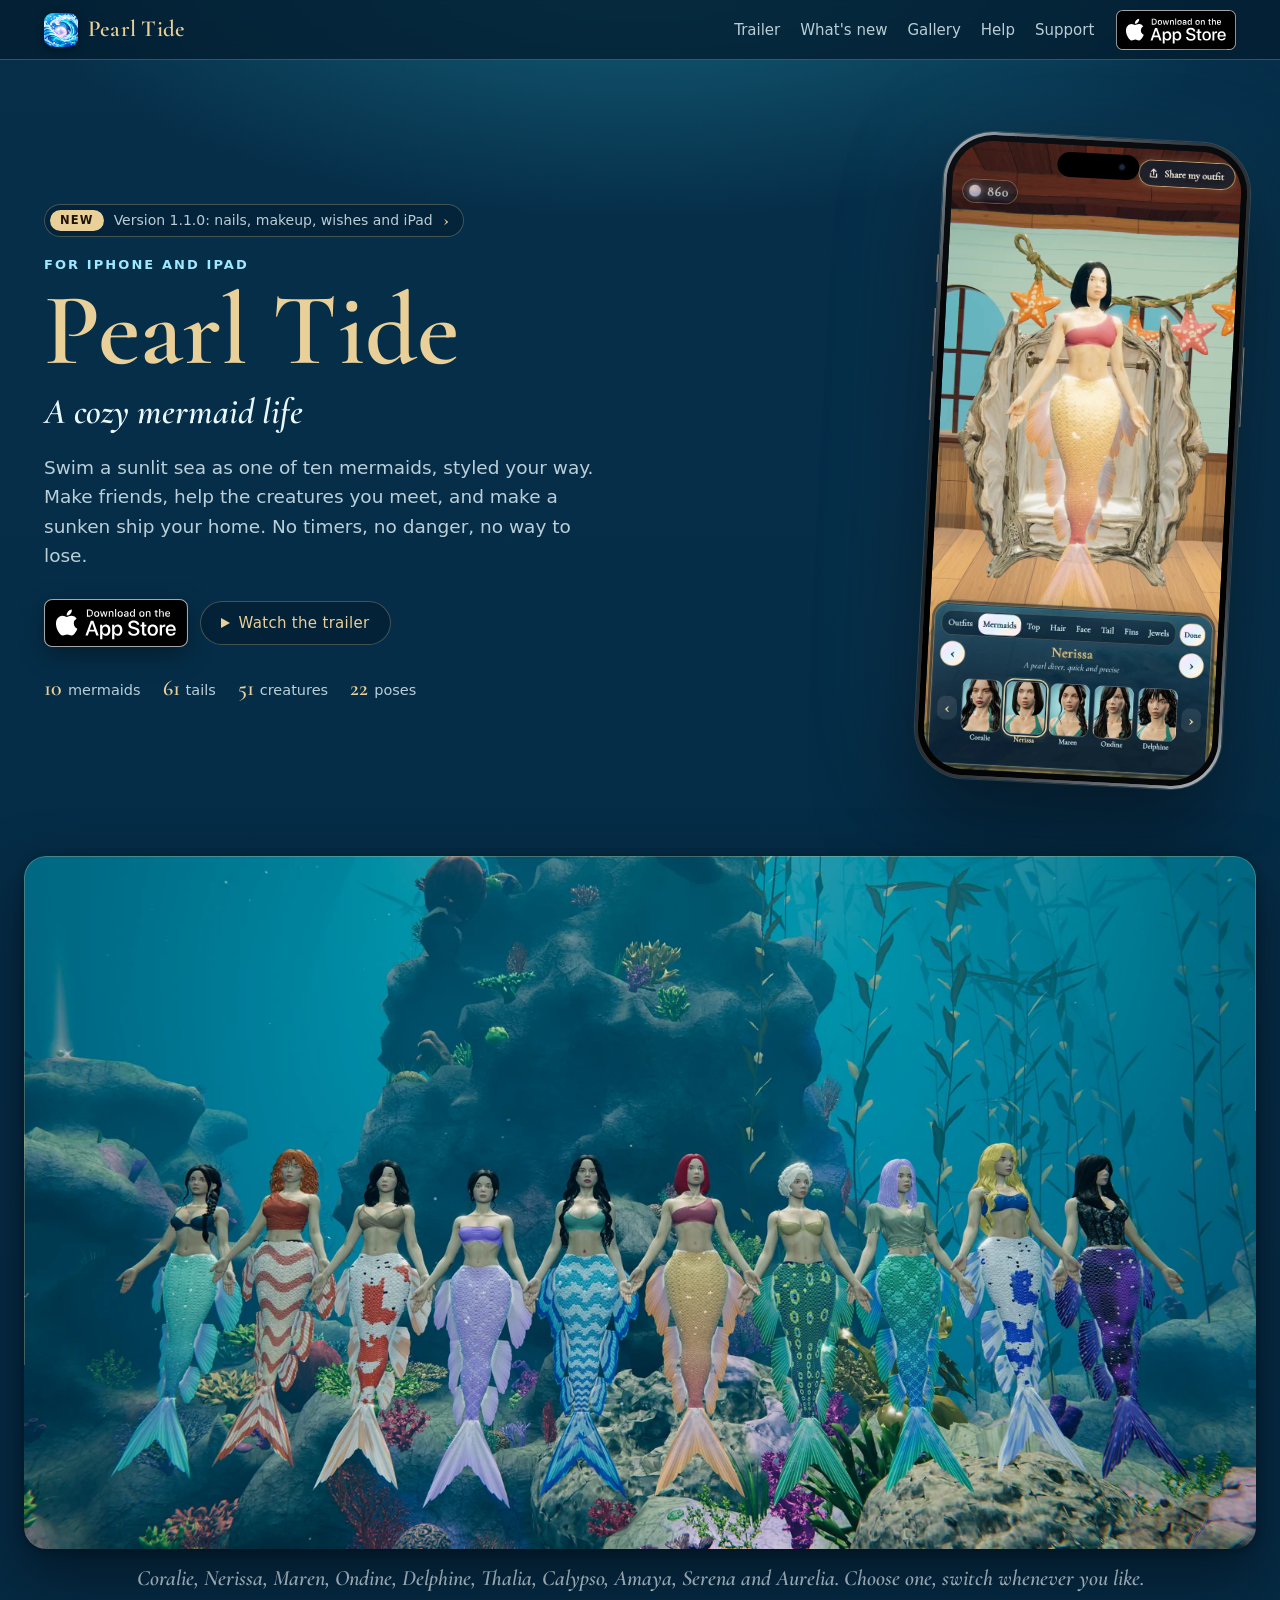
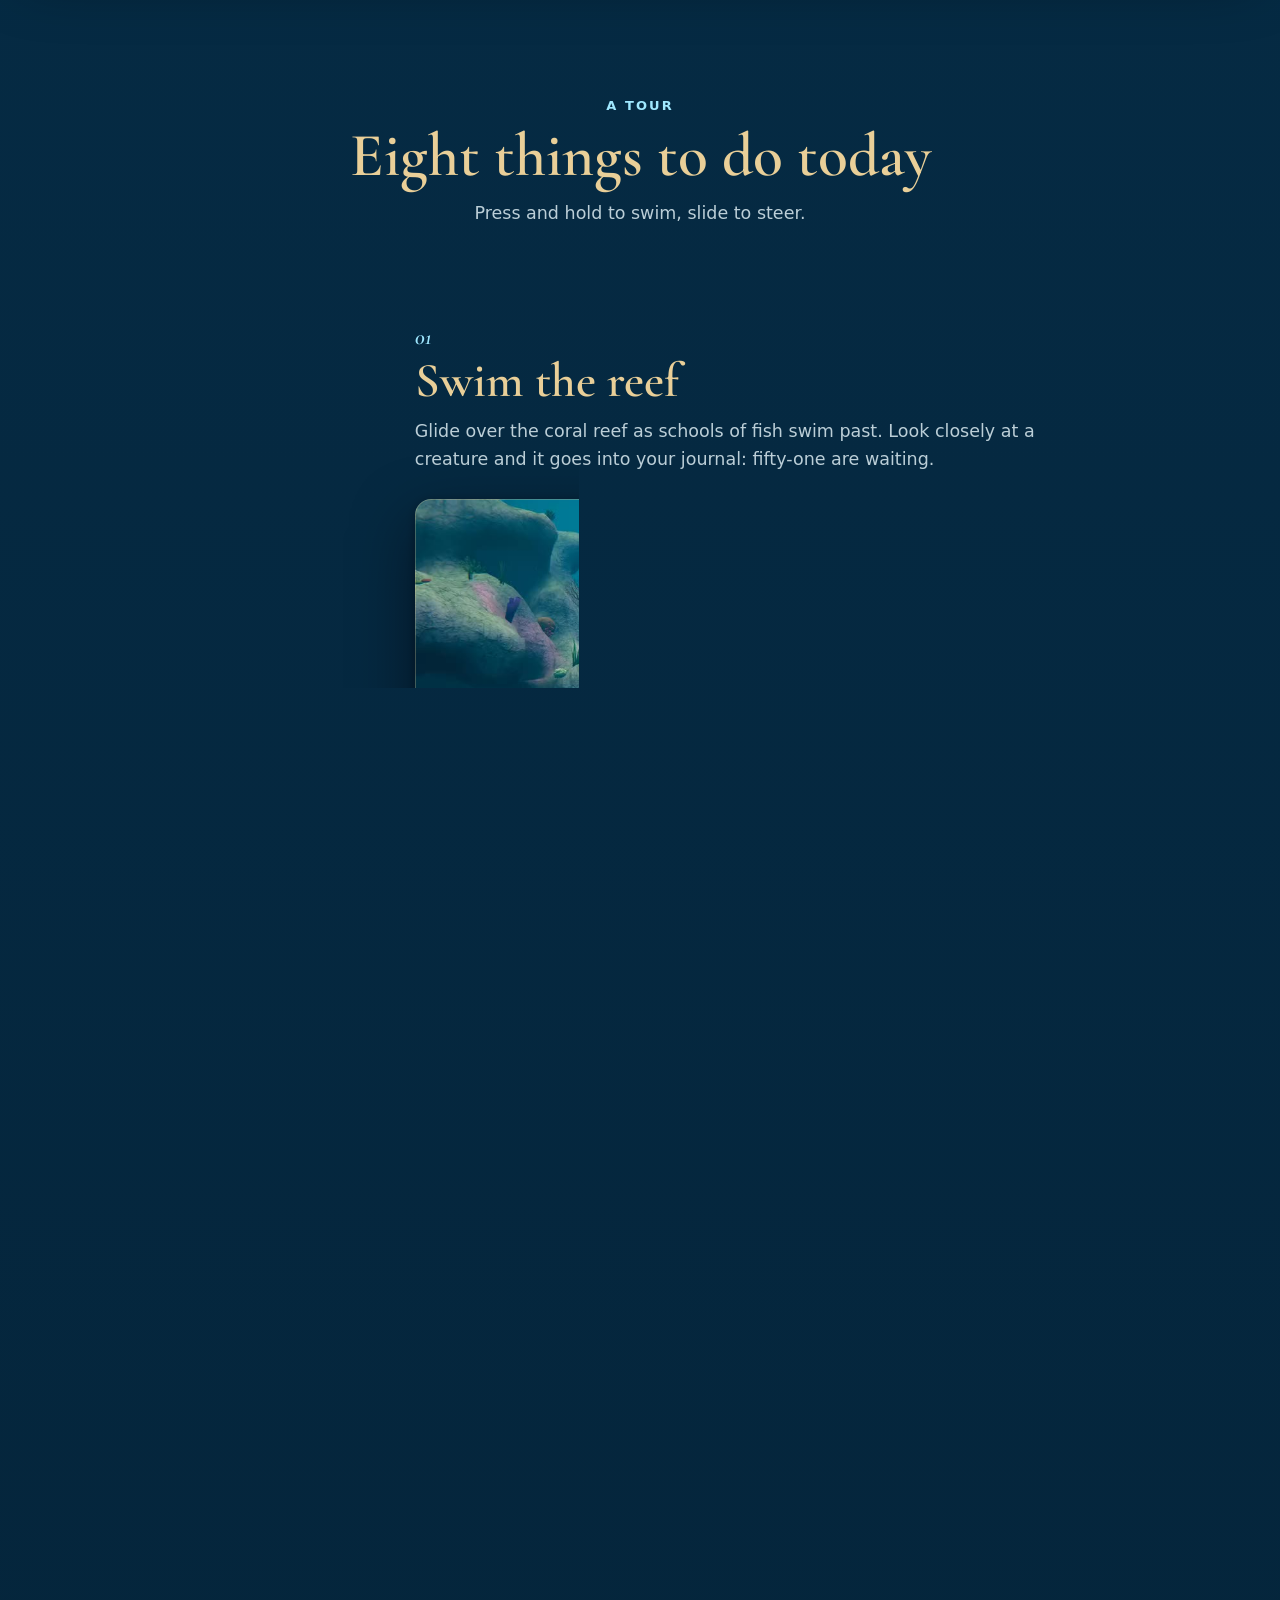
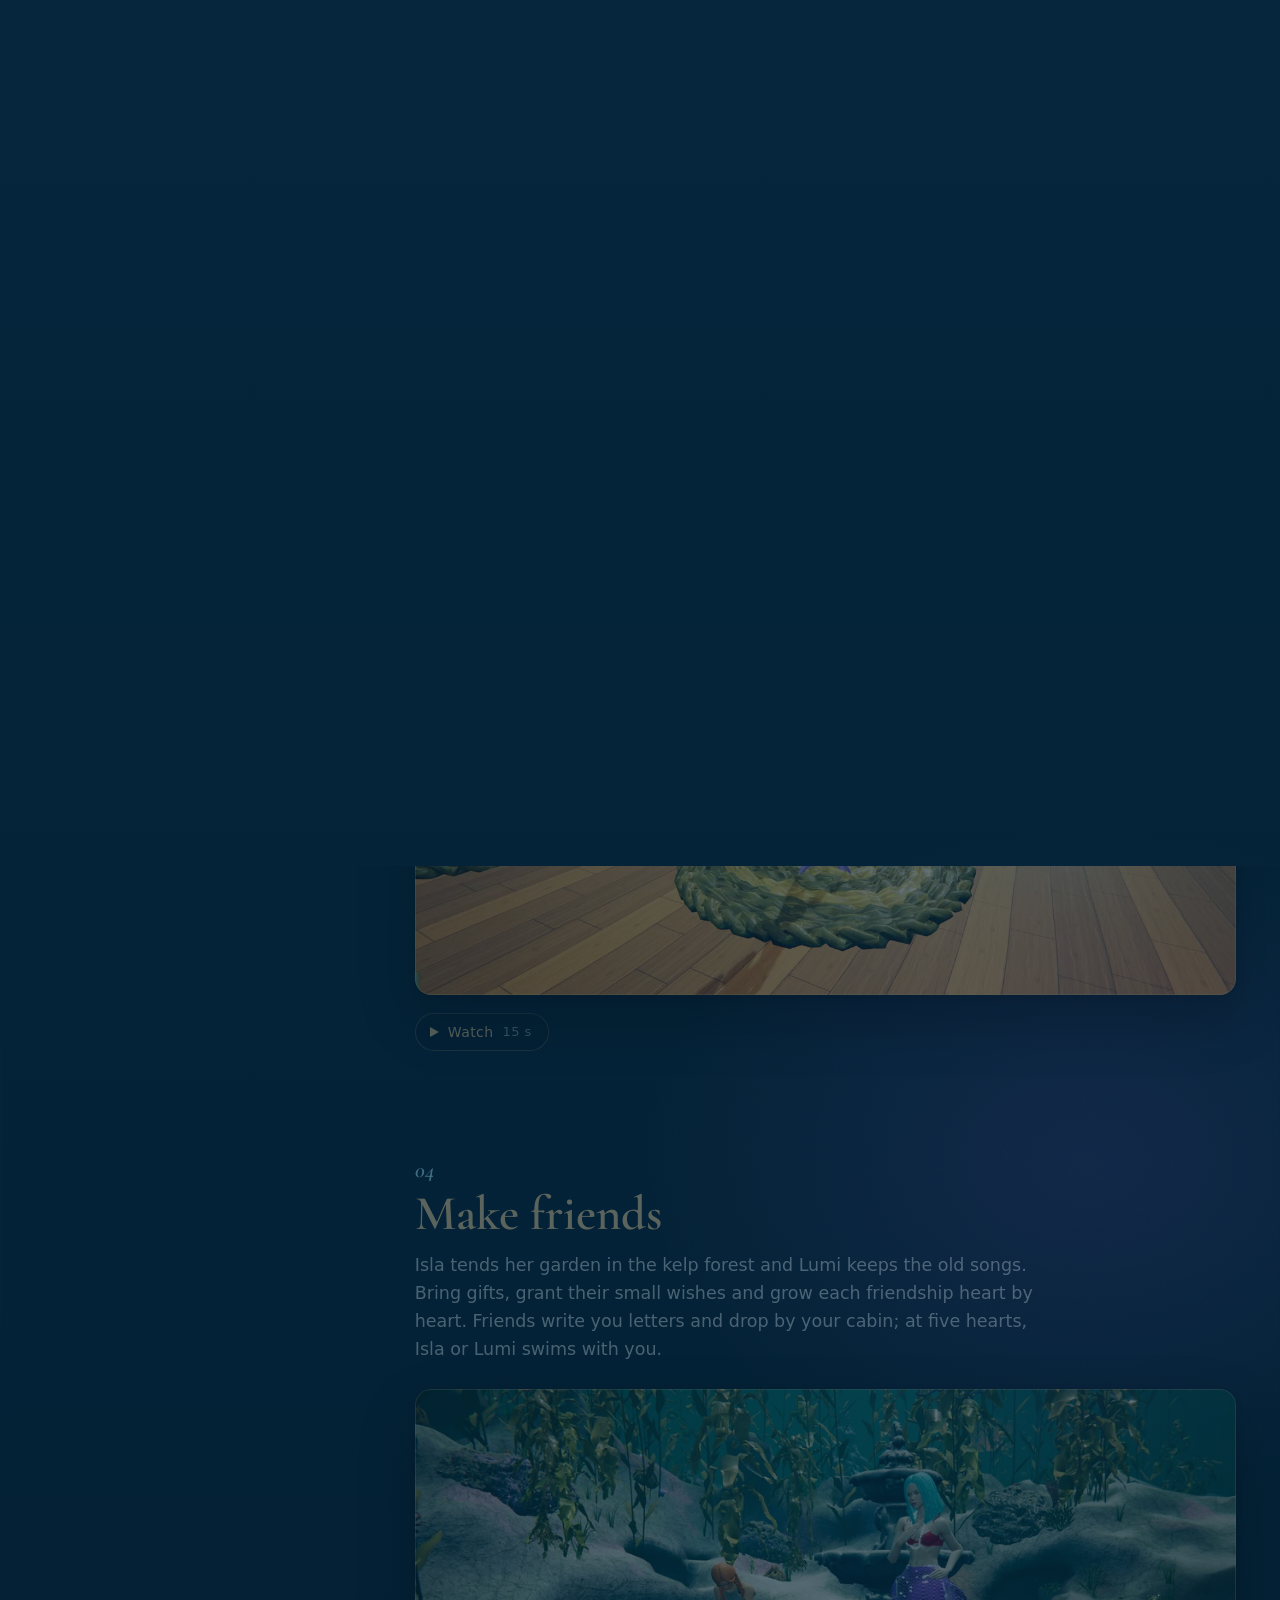
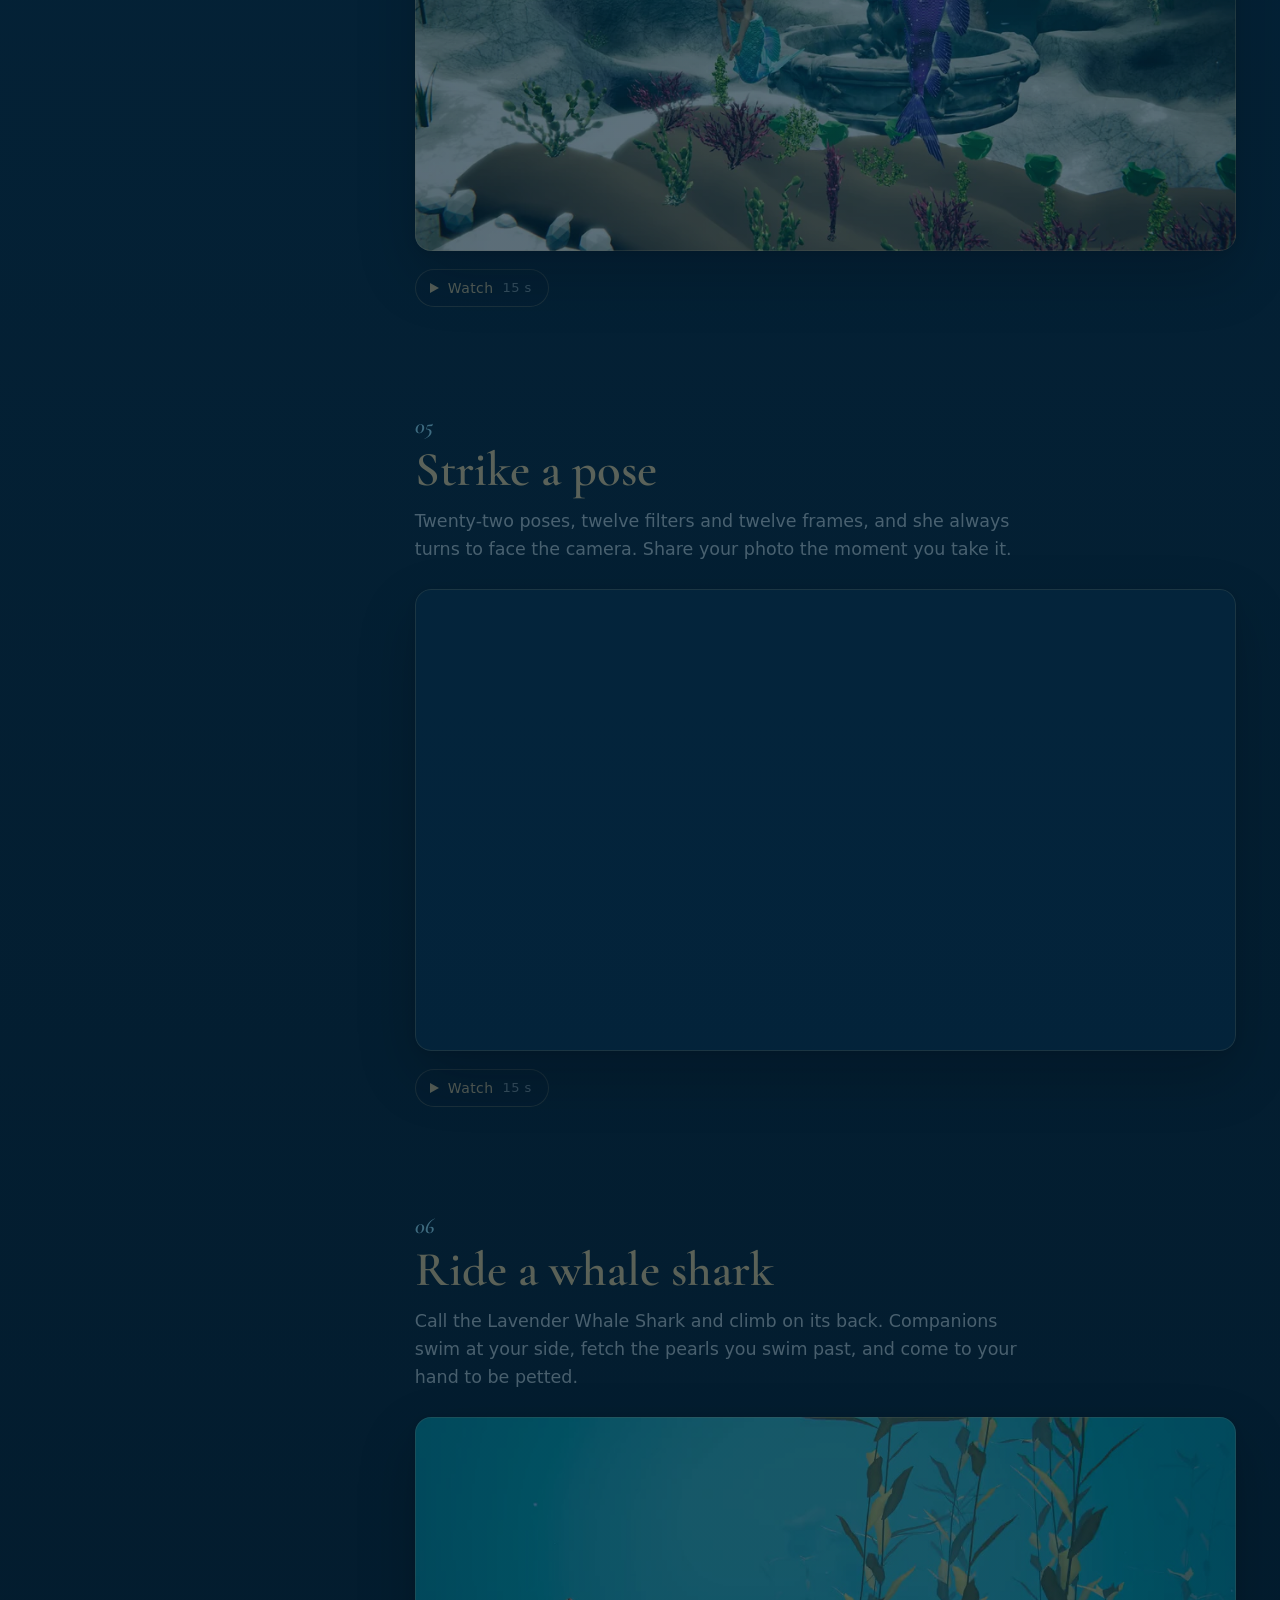
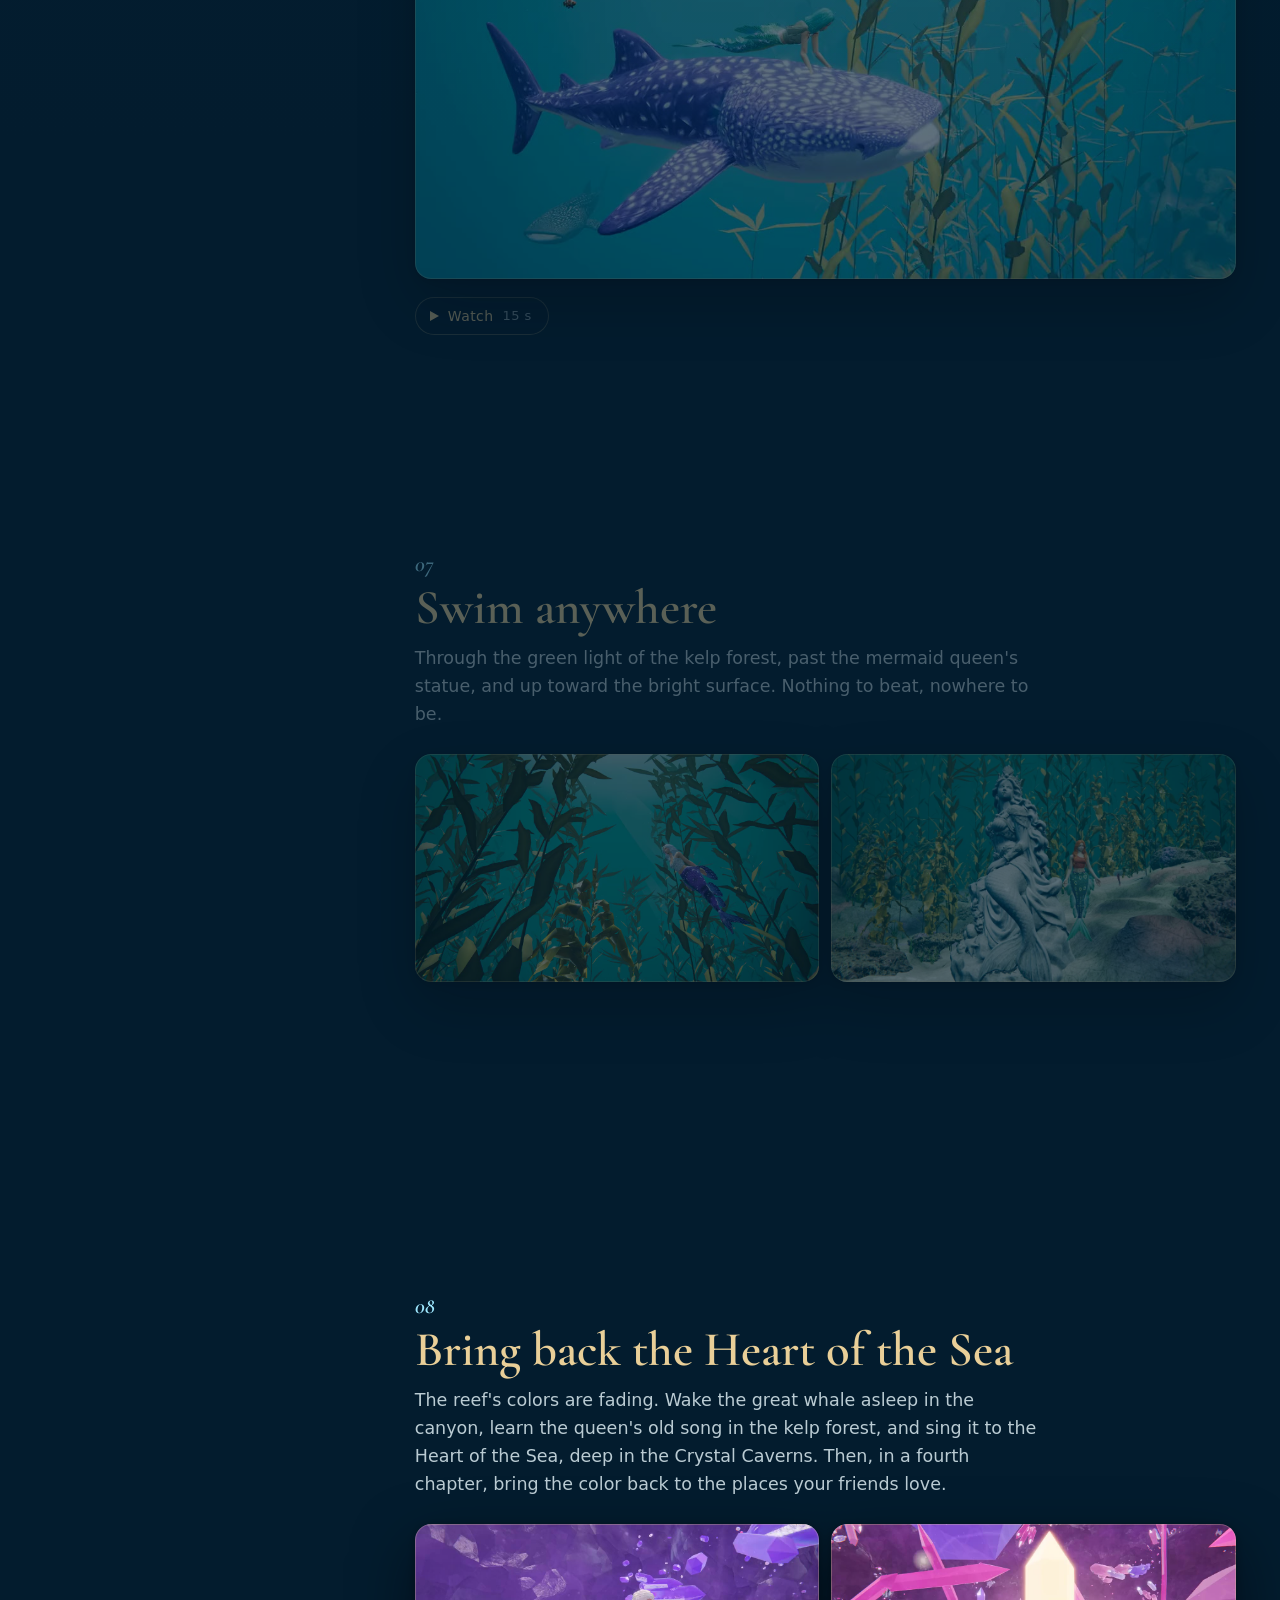
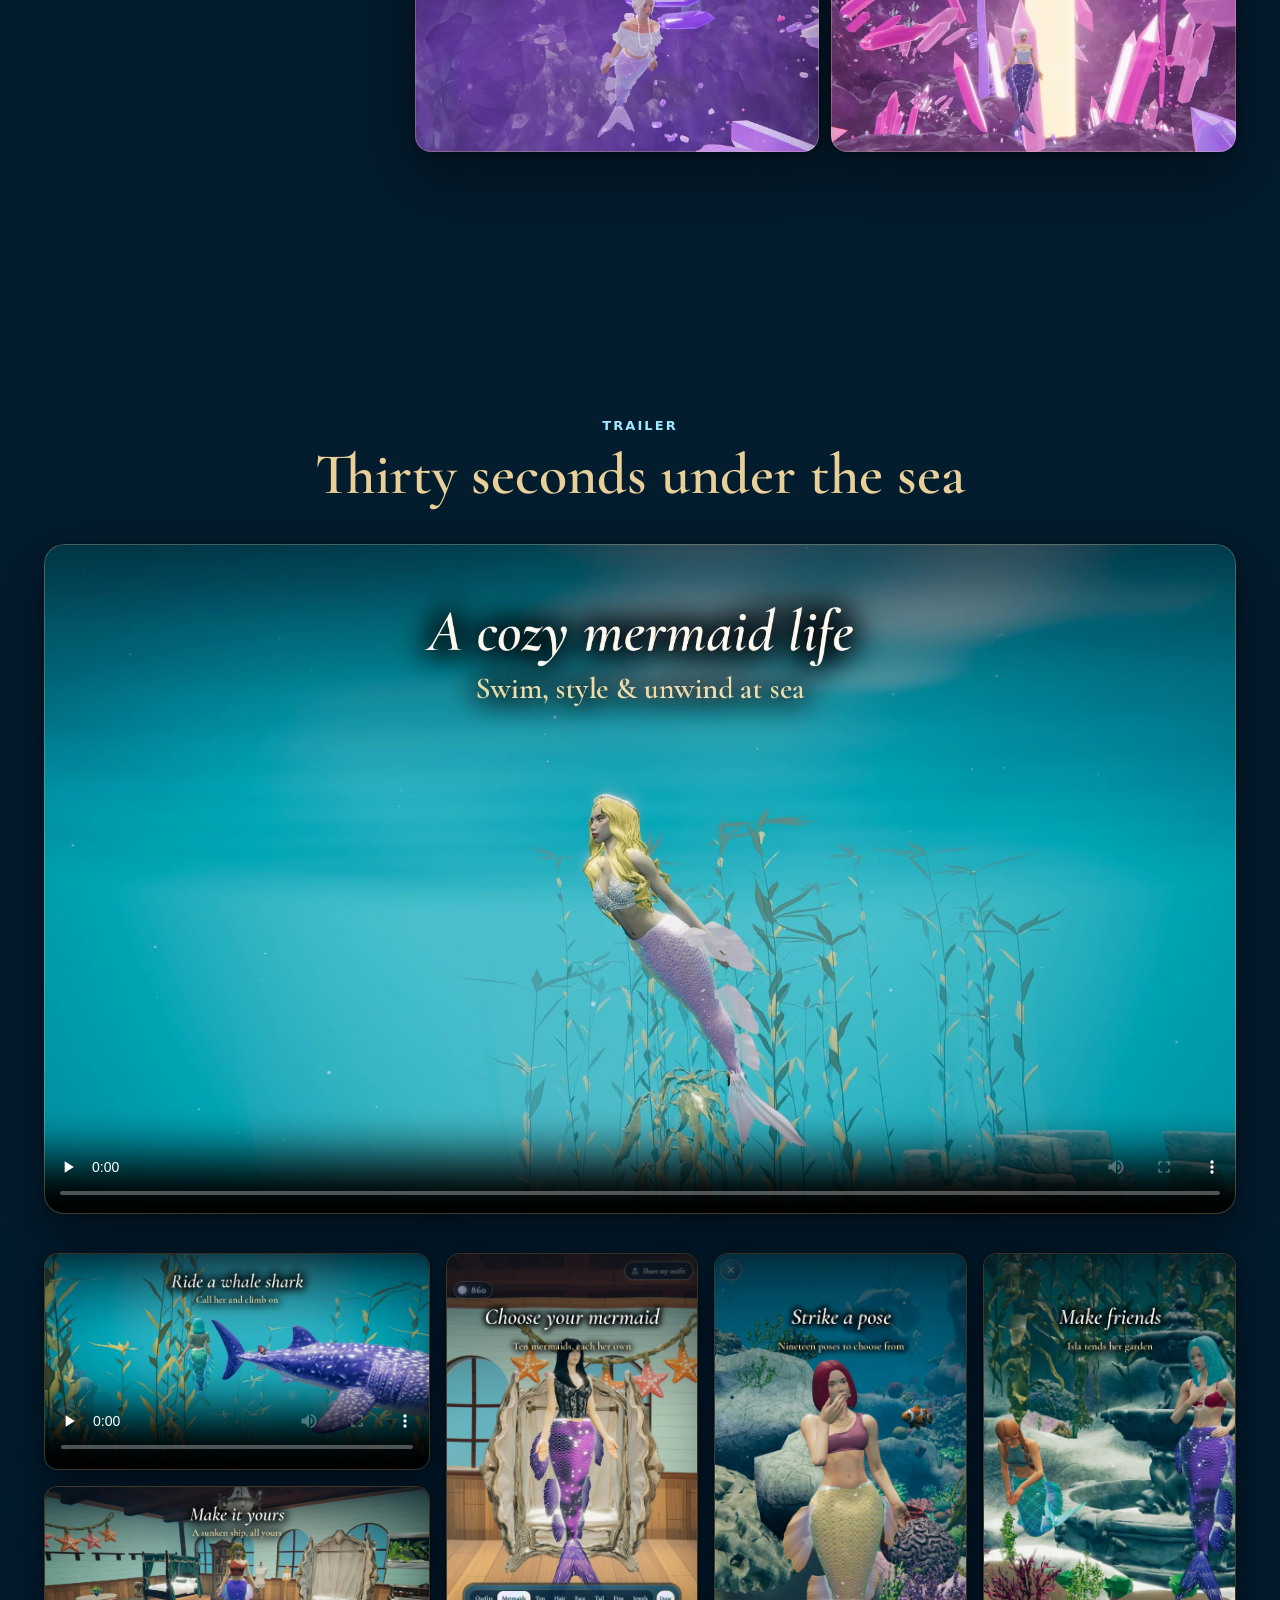
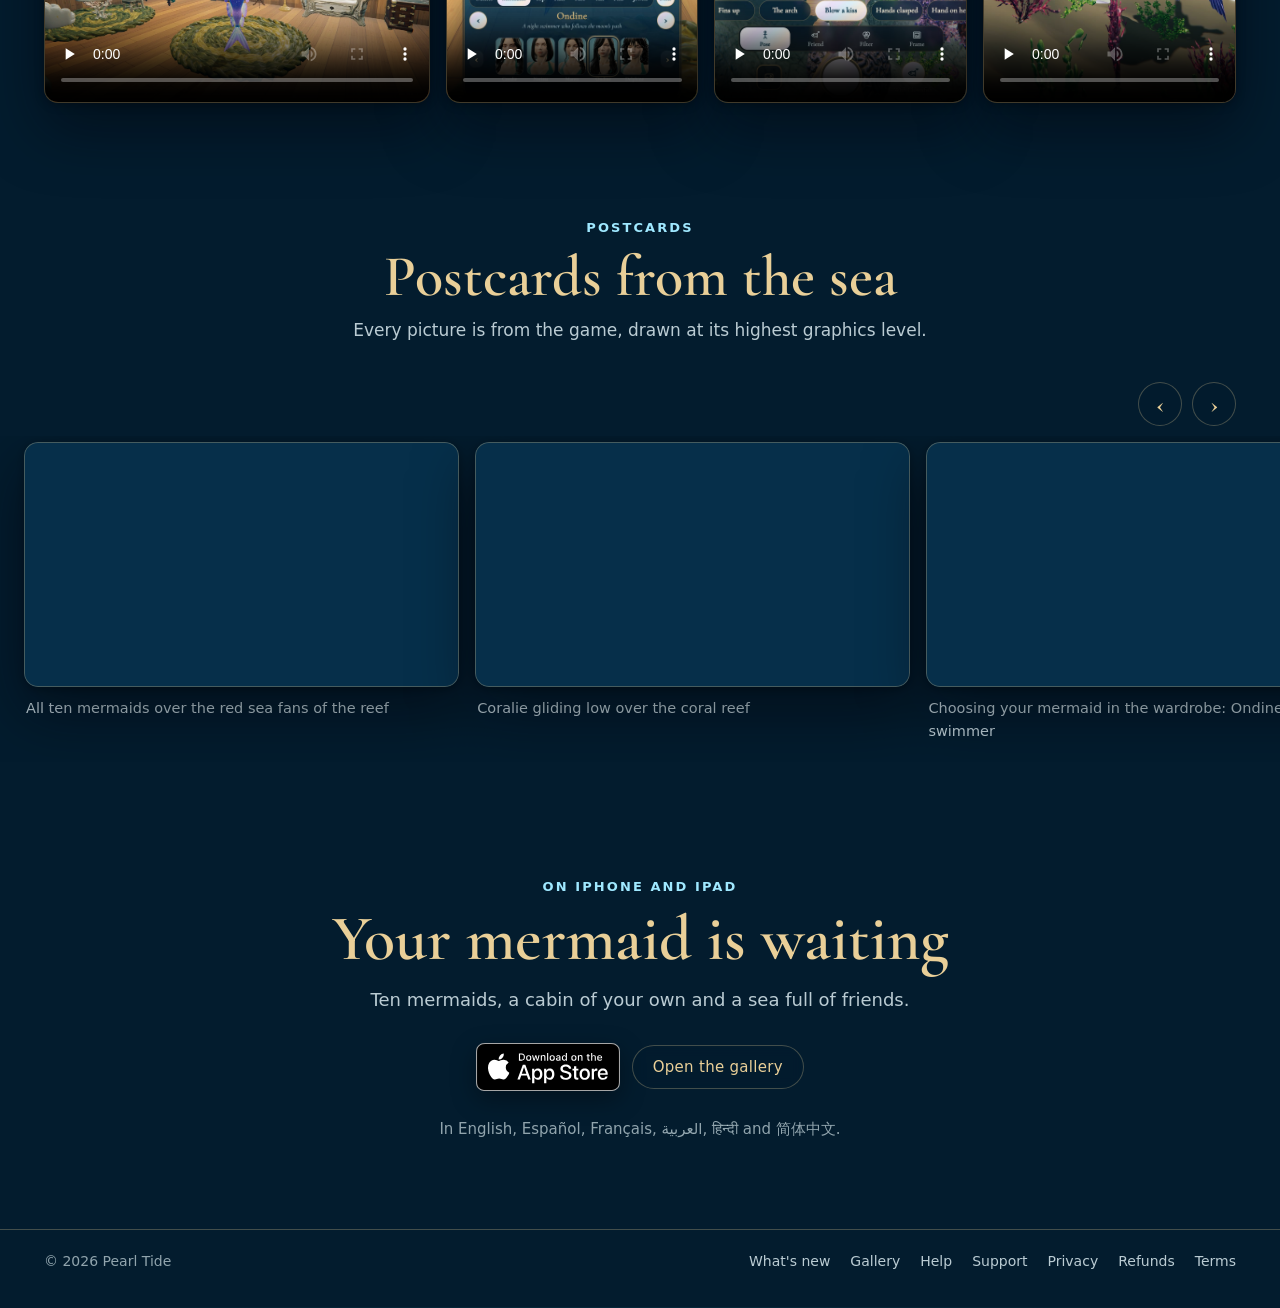
==== commit 103df5c8: "Publish the Pearl Tide site" ====
--- a/index.html
+++ b/index.html
@@ -4,12 +4,12 @@
   <meta charset="utf-8">
   <meta name="viewport" content="width=device-width, initial-scale=1, viewport-fit=cover">
   <title>Pearl Tide: a cozy mermaid life</title>
-  <meta name="description" content="Swim a sunlit sea as one of ten mermaids, dress her your way, make friends, and make a sunken ship your home. On the App Store for iPhone.">
+  <meta name="description" content="Swim a sunlit sea as one of ten mermaids, dress her your way, make friends, and make a sunken ship your home. On the App Store for iPhone and iPad.">
   <link rel="canonical" href="https://pearltide.world/">
   <meta property="og:type" content="website">
   <meta property="og:site_name" content="Pearl Tide">
   <meta property="og:title" content="Pearl Tide: a cozy mermaid life">
-  <meta property="og:description" content="Swim a sunlit sea as one of ten mermaids, dress her your way, make friends, and make a sunken ship your home. On the App Store for iPhone.">
+  <meta property="og:description" content="Swim a sunlit sea as one of ten mermaids, dress her your way, make friends, and make a sunken ship your home. On the App Store for iPhone and iPad.">
   <meta property="og:url" content="https://pearltide.world/">
   <meta property="og:image" content="https://pearltide.world/og.jpg">
   <meta property="og:image:width" content="1200">
@@ -27,14 +27,15 @@
 <a class="skip" href="#main">Skip to content</a>
 <header class="bar"><div class="bar-in">
   <a class="brand" href="/"><img src="/icon.png" alt="" width="34" height="34"><span>Pearl Tide</span></a>
-  <nav aria-label="Site"><a class="wide-only" href="/#trailer">Trailer</a><a href="/gallery.html">Gallery</a><a href="/help.html">Help</a><a href="/support.html">Support</a></nav>
+  <nav aria-label="Site"><a class="wide-only" href="/#trailer">Trailer</a><a class="wide-only" href="/whats-new.html">What's new</a><a href="/gallery.html">Gallery</a><a href="/help.html">Help</a><a href="/support.html">Support</a></nav>
   <a class="store-badge" href="https://apps.apple.com/app/pearl-tide-cozy-mermaid-life/id6820164397"><img src="/app-store-badge.svg" alt="Download on the App Store" width="120" height="40"></a>
 </div></header>
 <main id="main">
 <section class="hero" aria-labelledby="hero-title">
   <div class="wrap">
     <div>
-      <p class="eyebrow">For iPhone</p>
+      <a class="news" href="/whats-new.html"><b>New</b>Version 1.1.0: nails, makeup, wishes and iPad<span aria-hidden="true">›</span></a>
+      <p class="eyebrow">For iPhone and iPad</p>
       <h1 id="hero-title">Pearl Tide</h1>
       <p class="tag">A cozy mermaid life</p>
       <p class="say">Swim a sunlit sea as one of ten mermaids, styled your way. Make friends, help the creatures you meet, and make a sunken ship your home. No timers, no danger, no way to lose.</p>
@@ -42,7 +43,7 @@
         <a class="store-badge" href="https://apps.apple.com/app/pearl-tide-cozy-mermaid-life/id6820164397"><img src="/app-store-badge.svg" alt="Download on the App Store" width="144" height="48"></a>
         <a class="ghost" href="#trailer"><span class="tri"></span>Watch the trailer</a>
       </div>
-      <ul class="facts"><li><b>10</b>mermaids</li><li><b>20</b>tops</li><li><b>51</b>creatures</li><li><b>19</b>poses</li></ul>
+      <ul class="facts"><li><b>10</b>mermaids</li><li><b>61</b>tails</li><li><b>51</b>creatures</li><li><b>22</b>poses</li></ul>
     </div>
     <div class="stage">
       <div class="phone"><div class="screen">
@@ -78,7 +79,7 @@
       </li>
       <li class="step" data-screen="styles" data-cap="Thalia trying hair colors, then tails, at her wardrobe">
         <span class="n">02</span><h3>Dress her your way</h3>
-        <p>Twenty tops in any color or print, dozens of tails, eleven skin tones, and jewelry from pearl drops to a sapphire tiara. A holiday collection arrives every month.</p>
+        <p>Twenty tops in any color or print, sixty-one tails, makeup, brows and freckles, nails in eight shapes, and jewelry from pearl drops to a sapphire tiara. A holiday collection arrives every month.</p>
         <div class="media">
           <a class="frame" style="--ar:1.7778" href="/img/holiday-2560.webp" data-view data-cap="Hallow&#x27;s Tide, October&#x27;s holiday set: Ondine in Little Bats and the Spiderweb tail, her Ghost Angelfish beside her"><img src="/img/holiday-1600.webp" srcset="/img/holiday-960.webp 960w, /img/holiday-1600.webp 1600w" sizes="(max-width: 999px) 72vw, 640px" width="2560" height="1440" alt="Hallow&#x27;s Tide, October&#x27;s holiday set: Ondine in Little Bats and the Spiderweb tail, her Ghost Angelfish beside her" loading="lazy" decoding="async"></a>
         </div>
@@ -86,13 +87,13 @@
       </li>
       <li class="step" data-screen="recolor" data-cap="Trying a rug's colors while decorating the cabin">
         <span class="n">03</span><h3>Make the cabin yours</h3>
-        <p>Your home is the captain's cabin of a sunken three-master. Furnish it square by square, recolor any piece, paint each room and build walls of your own.</p>
+        <p>Your home is the captain's cabin of a sunken three-master. Furnish it square by square, recolor any piece, paint each room and build walls of your own. Make a parlor or a study, and the room earns a paint of its own.</p>
         <div class="media"><figure class="frame" style="--ar:1.7778" data-view data-loop="/media/loops/room.mp4" data-cap="Delphine at home in her furnished cabin"><video class="loop" data-src="/media/loops/room.mp4" poster="/media/loops/room.jpg" preload="none"></video></figure></div>
         <button class="watch" type="button" data-video="/media/ad-home.mp4" data-cap="Decorating the captain's cabin"><span class="tri"></span>Watch <small>15 s</small></button>
       </li>
       <li class="step" data-screen="ink" data-cap="Nerissa with Auntie Ink on her ledge outside the sunken ship">
         <span class="n">04</span><h3>Make friends</h3>
-        <p>Isla tends her garden in the kelp forest and Lumi keeps the old songs. Bring gifts and grow each friendship heart by heart; at five hearts, Isla or Lumi swims with you.</p>
+        <p>Isla tends her garden in the kelp forest and Lumi keeps the old songs. Bring gifts, grant their small wishes and grow each friendship heart by heart. Friends write you letters and drop by your cabin; at five hearts, Isla or Lumi swims with you.</p>
         <div class="media">
           <a class="frame" style="--ar:1.7778" href="/img/garden-2560.webp" data-view data-cap="Amaya visits Isla, who tends her garden by the stone fountain"><img src="/img/garden-1600.webp" srcset="/img/garden-960.webp 960w, /img/garden-1600.webp 1600w" sizes="(max-width: 999px) 72vw, 640px" width="2560" height="1440" alt="Amaya visits Isla, who tends her garden by the stone fountain" loading="lazy" decoding="async"></a>
         </div>
@@ -100,7 +101,7 @@
       </li>
       <li class="step" data-screen="photoreel" data-cap="Camera mode: poses, filters and frames">
         <span class="n">05</span><h3>Strike a pose</h3>
-        <p>Nineteen poses, twelve filters and twelve frames, and she always turns to face the camera. Share your photo the moment you take it.</p>
+        <p>Twenty-two poses, twelve filters and twelve frames, and she always turns to face the camera. Share your photo the moment you take it.</p>
         <div class="media">
           <a class="frame" style="--ar:1.7778" href="/img/snapshot-2560.webp" data-view data-cap="A photo from camera mode: Thalia in the Ta-da pose, with the Dreamy filter and the Gilded frame"><img src="/img/snapshot-1600.webp" srcset="/img/snapshot-960.webp 960w, /img/snapshot-1600.webp 1600w" sizes="(max-width: 999px) 72vw, 640px" width="2560" height="1440" alt="A photo from camera mode: Thalia in the Ta-da pose, with the Dreamy filter and the Gilded frame" loading="lazy" decoding="async"></a>
         </div>
@@ -108,7 +109,7 @@
       </li>
       <li class="step" data-screen="summon" data-cap="Calling the Lavender Whale Shark and climbing on">
         <span class="n">06</span><h3>Ride a whale shark</h3>
-        <p>Call the Lavender Whale Shark and climb on its back. Companions swim at your side, and fetch the pearls you swim past.</p>
+        <p>Call the Lavender Whale Shark and climb on its back. Companions swim at your side, fetch the pearls you swim past, and come to your hand to be petted.</p>
         <div class="media"><figure class="frame" style="--ar:1.7778" data-view data-loop="/media/loops/ride.mp4" data-cap="Riding the Lavender Whale Shark"><video class="loop" data-src="/media/loops/ride.mp4" poster="/media/loops/ride.jpg" preload="none"></video></figure></div>
         <button class="watch" type="button" data-video="/media/ad-ride.mp4" data-cap="Riding the Lavender Whale Shark"><span class="tri"></span>Watch <small>15 s</small></button>
       </li>
@@ -122,7 +123,7 @@
       </li>
       <li class="step" data-screen="whale" data-cap="The great whale asleep in the canyon">
         <span class="n">08</span><h3>Bring back the Heart of the Sea</h3>
-        <p>The reef's colors are fading. Wake the great whale asleep in the canyon, learn the old songs in the kelp forest, and carry light to the Heart of the Sea, deep in the Crystal Caverns.</p>
+        <p>The reef's colors are fading. Wake the great whale asleep in the canyon, learn the queen's old song in the kelp forest, and sing it to the Heart of the Sea, deep in the Crystal Caverns. Then, in a fourth chapter, bring the color back to the places your friends love.</p>
         <div class="media">
           <figure class="frame" style="--ar:1.7778" data-view data-loop="/media/loops/caverns.mp4" data-cap="Into the Crystal Caverns"><video class="loop" data-src="/media/loops/caverns.mp4" poster="/media/loops/caverns.jpg" preload="none"></video></figure>
           <figure class="frame" style="--ar:1.7778" data-view data-loop="/media/loops/heart.mp4" data-cap="The Heart of the Sea"><video class="loop" data-src="/media/loops/heart.mp4" poster="/media/loops/heart.jpg" preload="none"></video></figure>
@@ -186,7 +187,7 @@
 
 <section class="closing" aria-labelledby="t-close">
   <div class="wrap">
-    <p class="eyebrow">On iPhone</p>
+    <p class="eyebrow">On iPhone and iPad</p>
     <h2 id="t-close">Your mermaid is waiting</h2>
     <p class="lead">Ten mermaids, a cabin of your own and a sea full of friends.</p>
     <div class="cta">
@@ -202,7 +203,7 @@
 </main>
 <footer><div class="foot">
   <span class="c">© 2026 Pearl Tide</span>
-  <a href="/gallery.html">Gallery</a><a href="/help.html">Help</a><a href="/support.html">Support</a><a href="/privacy.html">Privacy</a><a href="/refunds.html">Refunds</a><a href="/terms.html">Terms</a>
+  <a href="/whats-new.html">What's new</a><a href="/gallery.html">Gallery</a><a href="/help.html">Help</a><a href="/support.html">Support</a><a href="/privacy.html">Privacy</a><a href="/refunds.html">Refunds</a><a href="/terms.html">Terms</a>
 </div></footer>
 </body>
 </html>
--- a/style.css
+++ b/style.css
@@ -162,6 +162,12 @@
 .hero .facts { display: flex; flex-wrap: wrap; gap: 8px 22px; margin-top: 30px; padding: 0; list-style: none; font-size: 14.5px; color: var(--dim); }
 .hero .facts b { font: 600 22px/1 var(--display); color: var(--brass); margin-right: 6px; }
 .hero .phone { --w: clamp(250px, 24vw, 330px); transform: rotate(3deg); }
+/* (The latest version, a link over the name to What's new.) */
+.news { display: inline-flex; align-items: center; gap: 10px; margin-bottom: 18px; padding: 5px 14px 5px 5px; border: 1px solid var(--line); border-radius: 999px;
+  background: rgba(3, 28, 46, 0.55); color: var(--soft); font-size: 14px; line-height: 1.3; text-decoration: none; }
+.news b { padding: 3px 10px; border-radius: 999px; background: var(--brass); color: #1c1407; font-size: 11.5px; font-weight: 600; letter-spacing: 0.1em; text-transform: uppercase; }
+.news span { color: var(--brass); font: 600 20px/1 var(--display); }
+.news:hover { color: var(--ink); border-color: var(--brass); }
 .hero .stage { position: relative; }
 .hero .stage::before { content: ""; position: absolute; inset: -18% -40%; z-index: -1; background: radial-gradient(closest-side, rgba(66, 170, 200, 0.35), transparent); }
 
@@ -257,6 +263,9 @@
 .shot.tall img { aspect-ratio: 1320 / 2868; }
 .phones { display: flex; flex-wrap: wrap; justify-content: center; gap: 28px 24px; margin: 30px 0 10px; }
 .phones figure { flex: 0 1 260px; }
+/* (Since 1.1.0 the App Store's own set, iPhone or iPad: What's new's.) */
+.g-store .wn-set-head { margin-bottom: 26px; }
+.g-store .g-sub { margin-top: 64px; }
 .phones figcaption { padding: 12px 2px 0; font: italic 600 clamp(18px, 1.5vw, 21px)/1.2 var(--display); color: var(--brass); text-align: center; text-wrap: balance; }
 
 /* The viewer (site.js): pictures and clips at full size. */
@@ -273,6 +282,145 @@
 .v-prev { left: 14px; top: 50%; transform: translateY(-50%); }
 .v-next { right: 14px; top: 50%; transform: translateY(-50%); }
 .v-count { position: absolute; top: 26px; left: 20px; font-size: 14px; color: var(--dim); }
+
+/* What's new (2026-11-12): version 1.1.0 as the App Store tells it. The
+   opening with the swimming preview on a phone; the store's seven lines as
+   a card, each a link down to its band (the line quoted, what's in it, a
+   screen or clip on a phone, the iPad's on a tablet); the counts from
+   1.0.2; and the new store set, iPhone or iPad (site.js's switch), every
+   picture and clip opening full size. */
+.page-whats-new main { max-width: none; padding: 0; }
+:where(.page-whats-new) :is(p, h1, h2, h3) { margin: 0; }
+:where(.page-whats-new) li + li { margin-top: 0; }
+.wn-hero { padding: clamp(40px, 6vw, 84px) 0 clamp(36px, 5vw, 64px); overflow: hidden; }
+.wn-hero .wrap { display: grid; grid-template-columns: minmax(0, 1.15fr) minmax(0, 0.85fr); gap: clamp(28px, 6vw, 88px); align-items: center; }
+.wn-hero h1 { font-size: clamp(46px, 7.4vw, 82px); line-height: 0.98; }
+.wn-lead { max-width: 30em; margin: 18px 0 28px; font-size: 19px; color: var(--ink); }
+.wn-tagline { font-size: 15px; color: var(--dim); }
+/* A phone or tablet with its caption; the opening's glows (isolated, so
+   the glow stays behind its own phone). */
+.wn-media { position: relative; isolation: isolate; display: grid; justify-items: center; gap: 14px; }
+.wn-media .phone { --w: 290px; }
+.wn-hero .wn-media .phone { --w: clamp(250px, 24vw, 310px); }
+.wn-hero .wn-media::before { content: ""; position: absolute; inset: -12% -30%; z-index: -1; background: radial-gradient(closest-side, rgba(66, 170, 200, 0.32), transparent); }
+.wn-open { display: block; color: inherit; text-decoration: none; }
+.wn-cap { max-width: 30em; font-size: 14px; color: var(--dim); text-align: center; text-wrap: balance; }
+/* An iPad (the 13-inch iPad Pro the store's iPad set was taken on): the
+   phone's rail and glass, a thinner rail, an even bezel, no island or
+   buttons. */
+.tablet { --w: 360px; --rim: calc(var(--w) * 0.008); --bez: calc(var(--w) * 0.034);
+  position: relative; width: var(--w); padding: var(--bez); border: var(--rim) solid transparent; border-radius: calc(var(--w) * 0.06);
+  background: linear-gradient(160deg, #0d1014, #030405 32%, #000 70%, #06080a) padding-box,
+    linear-gradient(140deg, #c4cad1 0%, #6a7077 8%, #33373c 24%, #202326 50%, #33373c 76%, #6f757d 92%, #c9cfd6 100%) border-box;
+  box-shadow: 0 0 0 1px rgba(233, 207, 152, 0.18), 0 40px 90px rgba(0, 4, 10, 0.6), 0 0 120px rgba(80, 180, 220, 0.14); }
+.tablet .screen { aspect-ratio: 3 / 4; border-radius: calc(var(--w) * 0.035); }
+.tablet .screen::after { display: none; }
+.wn-band .tablet { --w: min(420px, calc(100vw - 2 * var(--gut) - 8px)); }
+
+/* The store's note. */
+.wn-note { padding-bottom: clamp(24px, 4vw, 48px); }
+.wn-card { max-width: 980px; margin: 0 auto; padding: clamp(22px, 3vw, 36px) clamp(18px, 3.4vw, 44px); border: 1px solid var(--line); border-radius: 22px;
+  background: linear-gradient(180deg, rgba(10, 58, 87, 0.55), rgba(3, 28, 46, 0.55)); box-shadow: var(--shadow); }
+.wn-card-head { display: flex; flex-wrap: wrap; align-items: baseline; justify-content: space-between; gap: 4px 18px; padding-bottom: 14px; border-bottom: 1px solid var(--line); }
+.wn-card-head h2 { font-size: clamp(30px, 3.6vw, 42px); line-height: 1.05; }
+.wn-card-head p { font-size: 14px; color: var(--dim); }
+.wn-lines { margin: 0; padding: 0; list-style: none; }
+.wn-lines li { border-bottom: 1px solid rgba(233, 207, 152, 0.14); }
+.wn-lines li:last-child { border-bottom: 0; }
+.wn-lines a { display: grid; grid-template-columns: 2.2em minmax(0, 1fr) auto; gap: 14px; align-items: baseline; padding: 14px 6px; border-radius: 10px;
+  color: var(--ink); font-size: 16.5px; line-height: 1.5; text-decoration: none; }
+.wn-lines a:hover { background: rgba(233, 207, 152, 0.05); }
+.wn-lines .n { font: 600 24px/1 var(--display); color: #b8955a; }
+.wn-lines .go { font-size: 12px; font-weight: 600; letter-spacing: 0.14em; text-transform: uppercase; color: var(--link); white-space: nowrap; }
+.wn-lines a:hover .go { color: var(--brass); }
+
+/* A band a line: the words on one side, the phone on the other, sides
+   taking turns. */
+.wn-band { padding: clamp(48px, 7vw, 96px) 0; border-top: 1px solid rgba(233, 207, 152, 0.14); }
+.wn-band .wrap { max-width: 1080px; display: grid; grid-template-columns: minmax(0, 1fr) minmax(0, 1fr); gap: clamp(28px, 6vw, 88px); align-items: center; }
+.wn-band:nth-of-type(even) .wn-copy { order: 2; }
+.wn-copy h3 { margin: 4px 0 18px; font-size: clamp(28px, 3.4vw, 38px); line-height: 1.05; }
+.wn-quote { margin: 0 0 20px; padding: 12px 18px; border-left: 3px solid var(--brass); border-radius: 0 12px 12px 0; background: var(--glass);
+  font: italic 600 clamp(19px, 1.9vw, 22px)/1.35 var(--display); color: var(--ink); }
+.wn-quote cite { display: block; margin-top: 6px; font: normal 600 12px/1.4 var(--body); letter-spacing: 0.12em; text-transform: uppercase; color: var(--dim); }
+.wn-points { margin: 0; padding: 0; list-style: none; }
+.wn-points li { position: relative; padding-left: 22px; }
+.wn-points li + li { margin-top: 8px; }
+.wn-points li::before { content: ""; position: absolute; left: 2px; top: 0.62em; width: 9px; height: 9px; border-radius: 50%;
+  background: radial-gradient(circle at 35% 35%, #fff, #e9dcc8 45%, #b9a78e); box-shadow: 0 0 8px rgba(255, 240, 220, 0.35); }
+.wn-points b { color: var(--ink); font-weight: 600; }
+
+/* The counts. */
+.wn-numbers { padding: clamp(56px, 8vw, 104px) 0; border-top: 1px solid rgba(233, 207, 152, 0.14); }
+.wn-numbers .wrap { max-width: 1080px; display: grid; grid-template-columns: minmax(0, 0.8fr) minmax(0, 1.2fr); gap: clamp(28px, 5vw, 72px); align-items: start; }
+.wn-intro h2, .wn-set-head h2 { font-size: clamp(34px, 4.2vw, 52px); line-height: 1.04; }
+.wn-intro p:not(.eyebrow) { margin-top: 14px; font-size: 17px; }
+.wn-table { overflow-x: auto; border: 1px solid var(--line); border-radius: 18px; background: rgba(3, 28, 46, 0.5); box-shadow: var(--shadow); }
+.wn-table table { width: 100%; min-width: 460px; border-collapse: collapse; font-size: 16px; }
+.wn-table th, .wn-table td { padding: 11px 18px; text-align: left; border-bottom: 1px solid rgba(233, 207, 152, 0.14); }
+.wn-table tbody tr:last-child > * { border-bottom: 0; }
+.wn-table thead th { font-size: 12px; font-weight: 600; letter-spacing: 0.12em; text-transform: uppercase; color: var(--dim); background: rgba(10, 58, 87, 0.4); }
+.wn-table tbody th { font-weight: 400; color: var(--soft); }
+.wn-table .num { text-align: right; font-variant-numeric: tabular-nums; white-space: nowrap; }
+.wn-table .old { color: var(--dim); }
+.wn-table td.new { font: 600 21px/1 var(--display); color: var(--ink); }
+.wn-table .delta { font-weight: 600; color: var(--link); }
+.wn-pill { display: inline-block; padding: 2px 10px; border-radius: 999px; border: 1px solid var(--brass); color: var(--brass); font-size: 11.5px; font-weight: 600;
+  letter-spacing: 0.1em; text-transform: uppercase; }
+
+/* The store's set: ten screens a device, each whole and opening full size,
+   then the three previews. */
+.wn-set { padding: clamp(56px, 8vw, 104px) 0; border-top: 1px solid rgba(233, 207, 152, 0.14); }
+.wn-set-head { display: flex; flex-wrap: wrap; align-items: flex-end; justify-content: space-between; gap: 18px 32px; margin-bottom: clamp(22px, 3vw, 34px); }
+.wn-set-head p:not(.eyebrow) { max-width: 36em; margin-top: 12px; font-size: 17px; }
+.wn-seg { display: inline-flex; padding: 4px; border: 1px solid var(--line); border-radius: 999px; background: rgba(3, 28, 46, 0.6); }
+.wn-seg button { min-width: 96px; min-height: 40px; padding: 0 18px; border: 0; border-radius: 999px; background: none; color: var(--soft);
+  font-size: 15px; font-weight: 600; letter-spacing: 0.02em; cursor: pointer; }
+.wn-seg button[aria-pressed="true"] { background: var(--brass); color: #1c1407; }
+.wn-seg button:not([aria-pressed="true"]):hover { color: var(--brass); }
+.wn-shots { display: flex; flex-wrap: wrap; justify-content: center; gap: 26px 18px; margin: 0; padding: 0; list-style: none; }
+.wn-shots > li { flex: 0 0 calc((100% - 4 * 18px) / 5); }
+.wn-shots figcaption { display: grid; grid-template-columns: auto minmax(0, 1fr); column-gap: 8px; padding: 10px 2px 0; }
+.wn-shots .k { grid-row: span 2; font: italic 600 18px/1.2 var(--display); color: var(--link); }
+.wn-shots .t { font: 600 18px/1.2 var(--display); color: var(--brass); }
+.wn-shots .s { font-size: 13.5px; line-height: 1.4; color: var(--dim); }
+.shot.tab { border-radius: clamp(10px, 1.2vw, 16px); }
+.shot.tab img { aspect-ratio: 3 / 4; }
+.wn-previews { margin-top: clamp(44px, 6vw, 72px); text-align: center; }
+.wn-previews h3 { font-size: clamp(28px, 3.2vw, 38px); line-height: 1.1; }
+.wn-previews > p { max-width: 34em; margin: 8px auto 0; font-size: 16.5px; }
+.wn-clips { display: grid; grid-template-columns: repeat(3, minmax(0, 1fr)); gap: 28px 20px; margin-top: 28px; justify-items: center; }
+.wn-clips figure { display: grid; justify-items: center; gap: 12px; }
+.wn-clips .phone { --w: 250px; }
+.wn-clips .tablet { --w: min(340px, 28vw); }
+
+@media (max-width: 900px) {
+  .wn-hero .wrap, .wn-band .wrap, .wn-numbers .wrap { grid-template-columns: minmax(0, 1fr); }
+  .wn-hero .wrap { text-align: center; }
+  .wn-hero .cta { justify-content: center; }
+  .wn-lead { margin-left: auto; margin-right: auto; }
+  .wn-band .wrap { max-width: 640px; }
+  .wn-band:nth-of-type(even) .wn-copy { order: 0; }
+  .wn-shots { gap: 22px 14px; }
+  .wn-shots > li { flex-basis: calc((100% - 2 * 14px) / 3); }
+  /* (The previews slide sideways.) */
+  .wn-clips { grid-template-columns: none; grid-auto-flow: column; grid-auto-columns: max-content; justify-content: start; overflow-x: auto;
+    scroll-snap-type: x mandatory; margin: 28px calc(-1 * var(--gut)) 0; padding: 4px var(--gut) 12px; scroll-padding: 0 var(--gut); scrollbar-width: none; }
+  .wn-clips figure { scroll-snap-align: start; }
+  .wn-clips .phone { --w: 200px; }
+  .wn-clips .tablet { --w: min(300px, 72vw); }
+}
+@media (max-width: 760px) { .page-whats-new footer { padding-bottom: 70px; } }
+@media (max-width: 560px) {
+  .wn-lines a { grid-template-columns: 1.8em minmax(0, 1fr); gap: 10px; font-size: 16px; }
+  .wn-lines .go { display: none; }
+  .wn-media .phone { --w: 240px; }
+  .wn-hero .wn-media .phone { --w: min(64vw, 250px); }
+  .wn-table table { min-width: 0; font-size: 14.5px; }
+  .wn-table th, .wn-table td { padding: 9px 10px; }
+  .wn-shots { gap: 20px 12px; }
+  .wn-shots > li { flex-basis: calc((100% - 12px) / 2); }
+}
 
 footer { border-top: 1px solid var(--line); }
 .foot { max-width: 1240px; margin: 0 auto; padding: 20px var(--gut) 36px; display: flex; flex-wrap: wrap; gap: 8px 20px; font-size: 14px; color: var(--dim); }
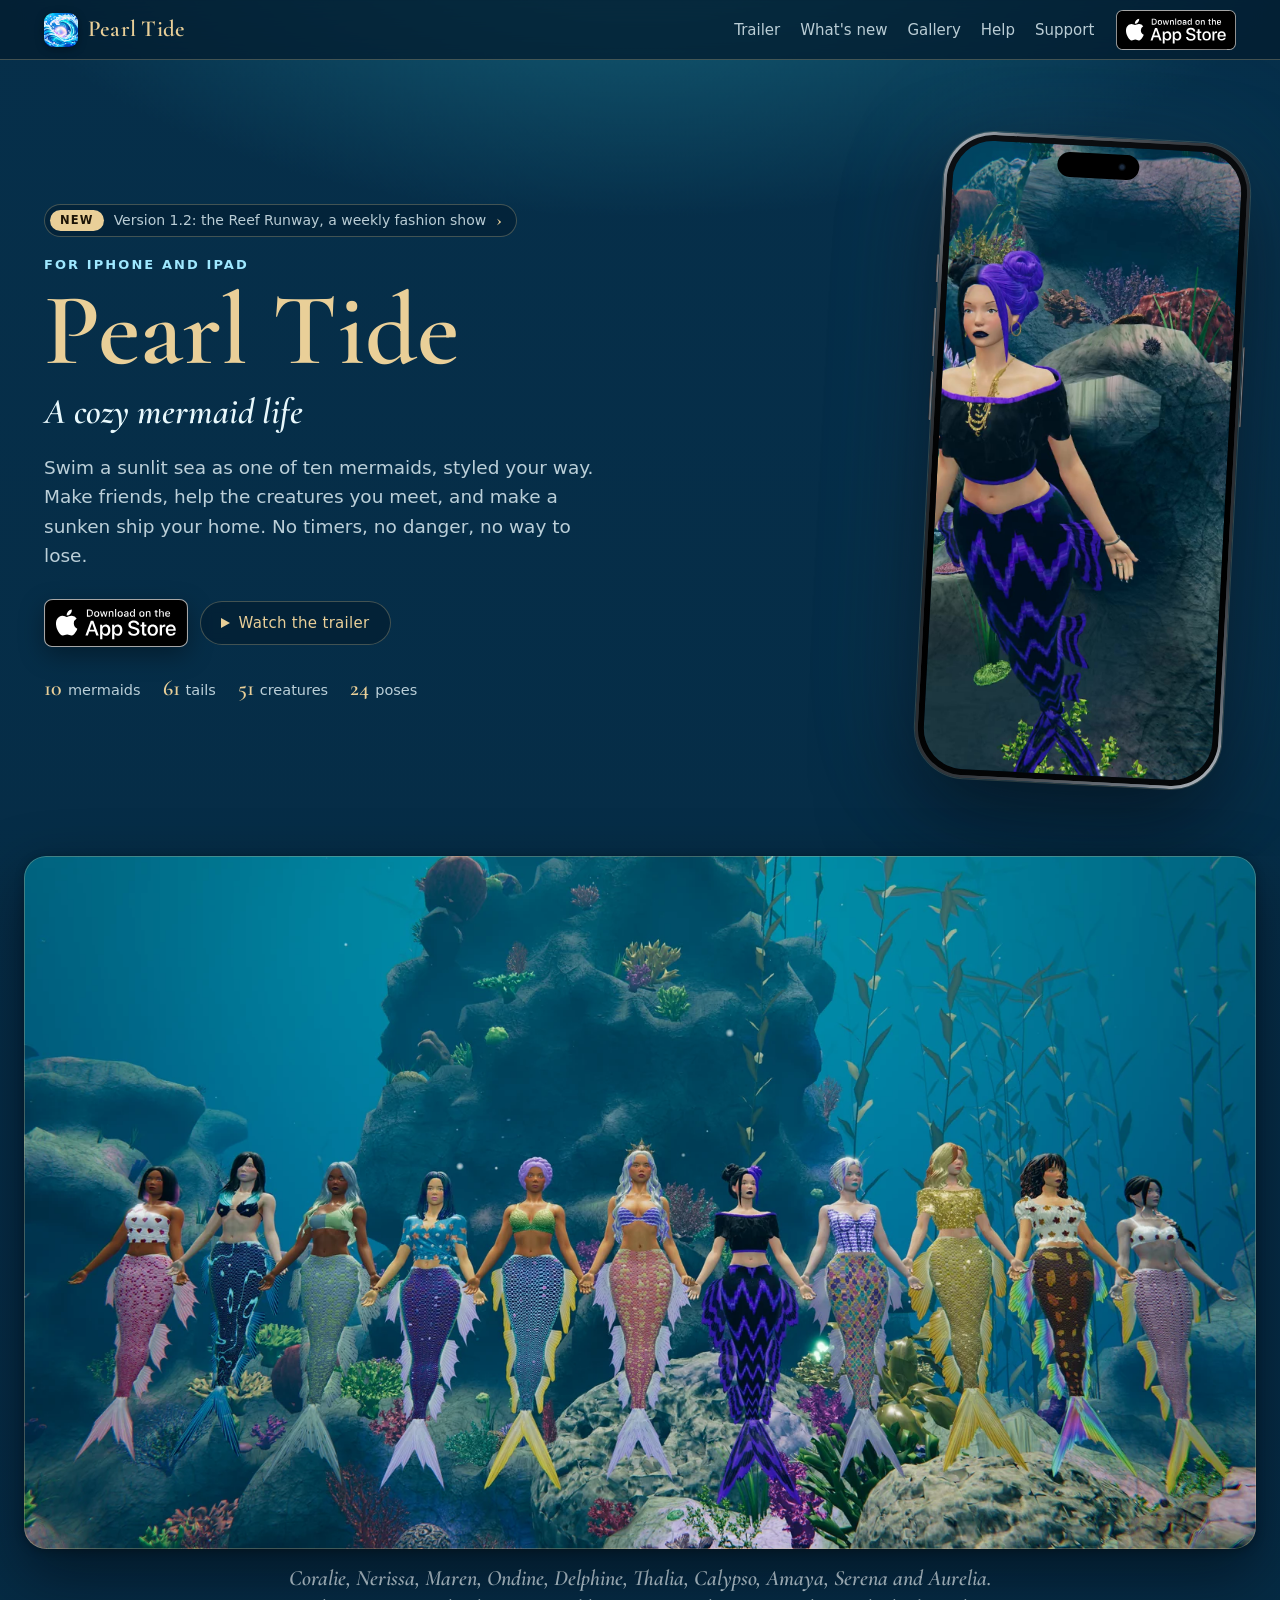
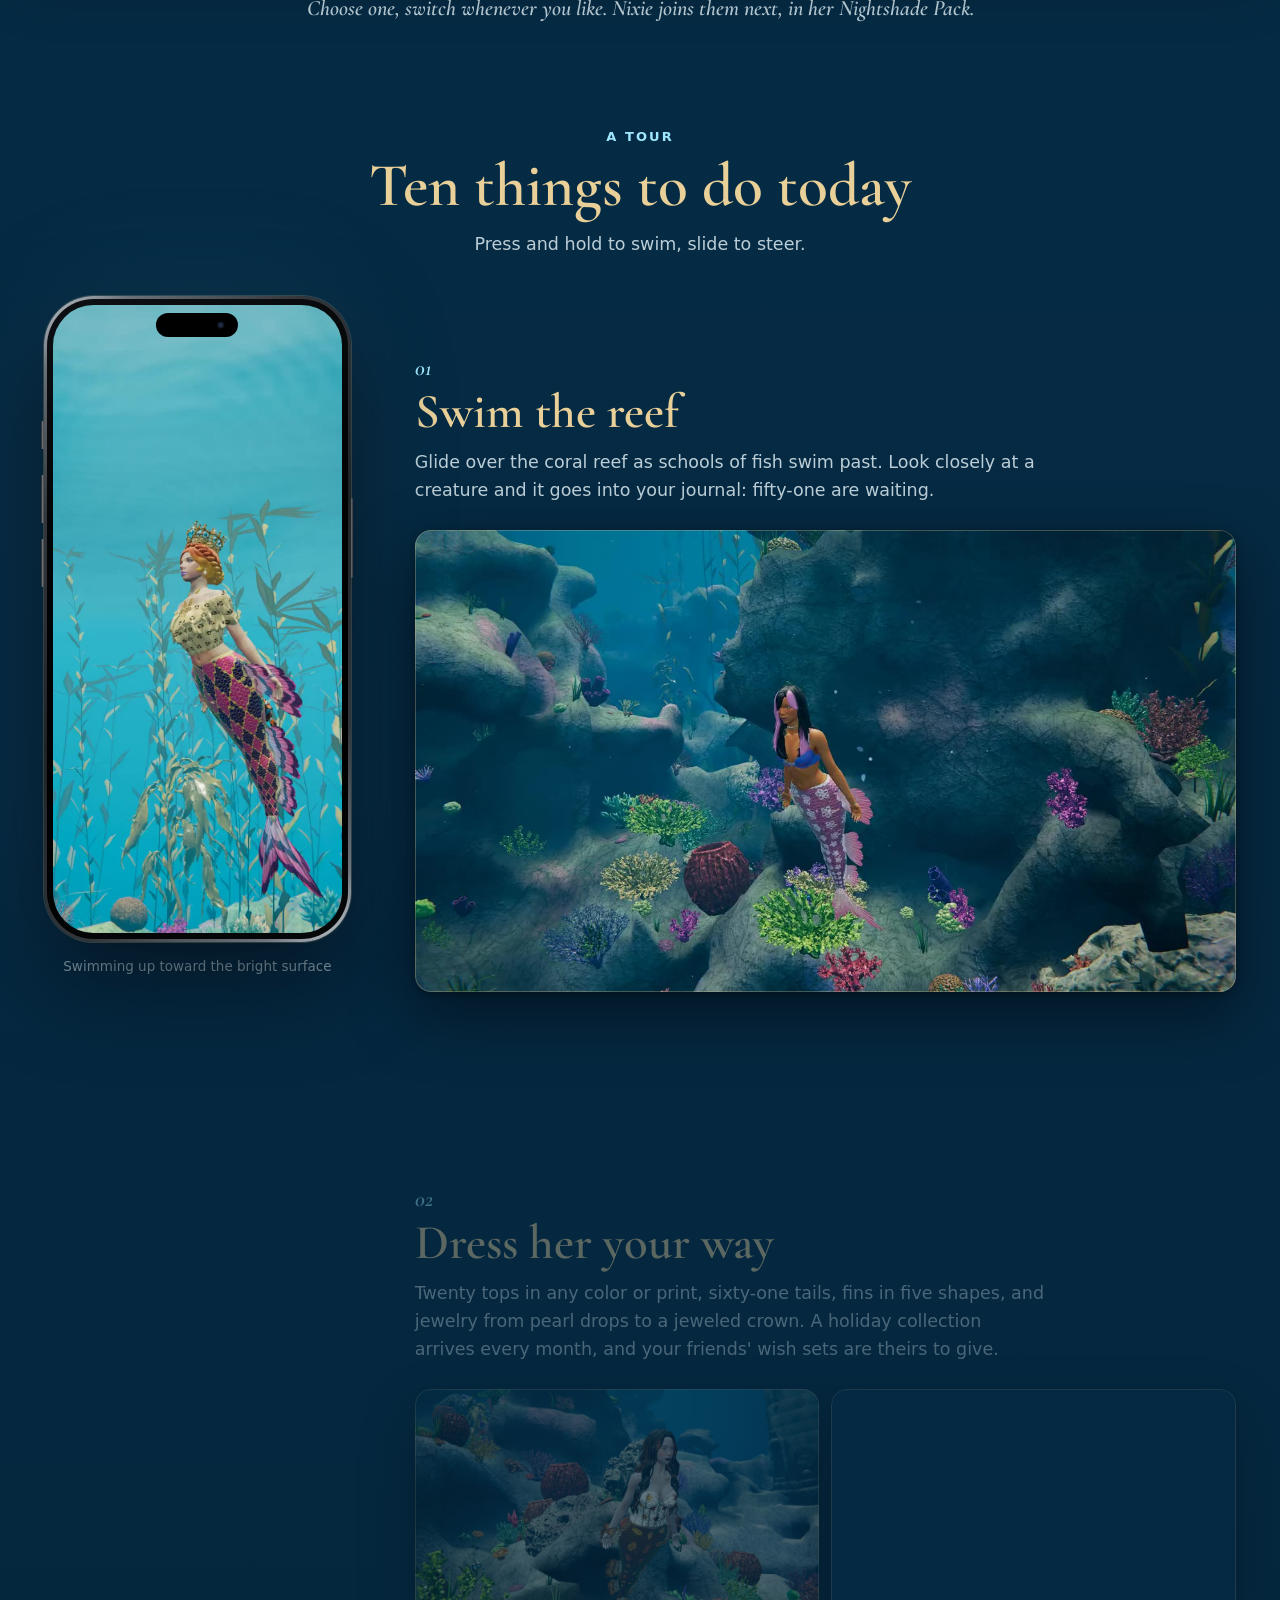
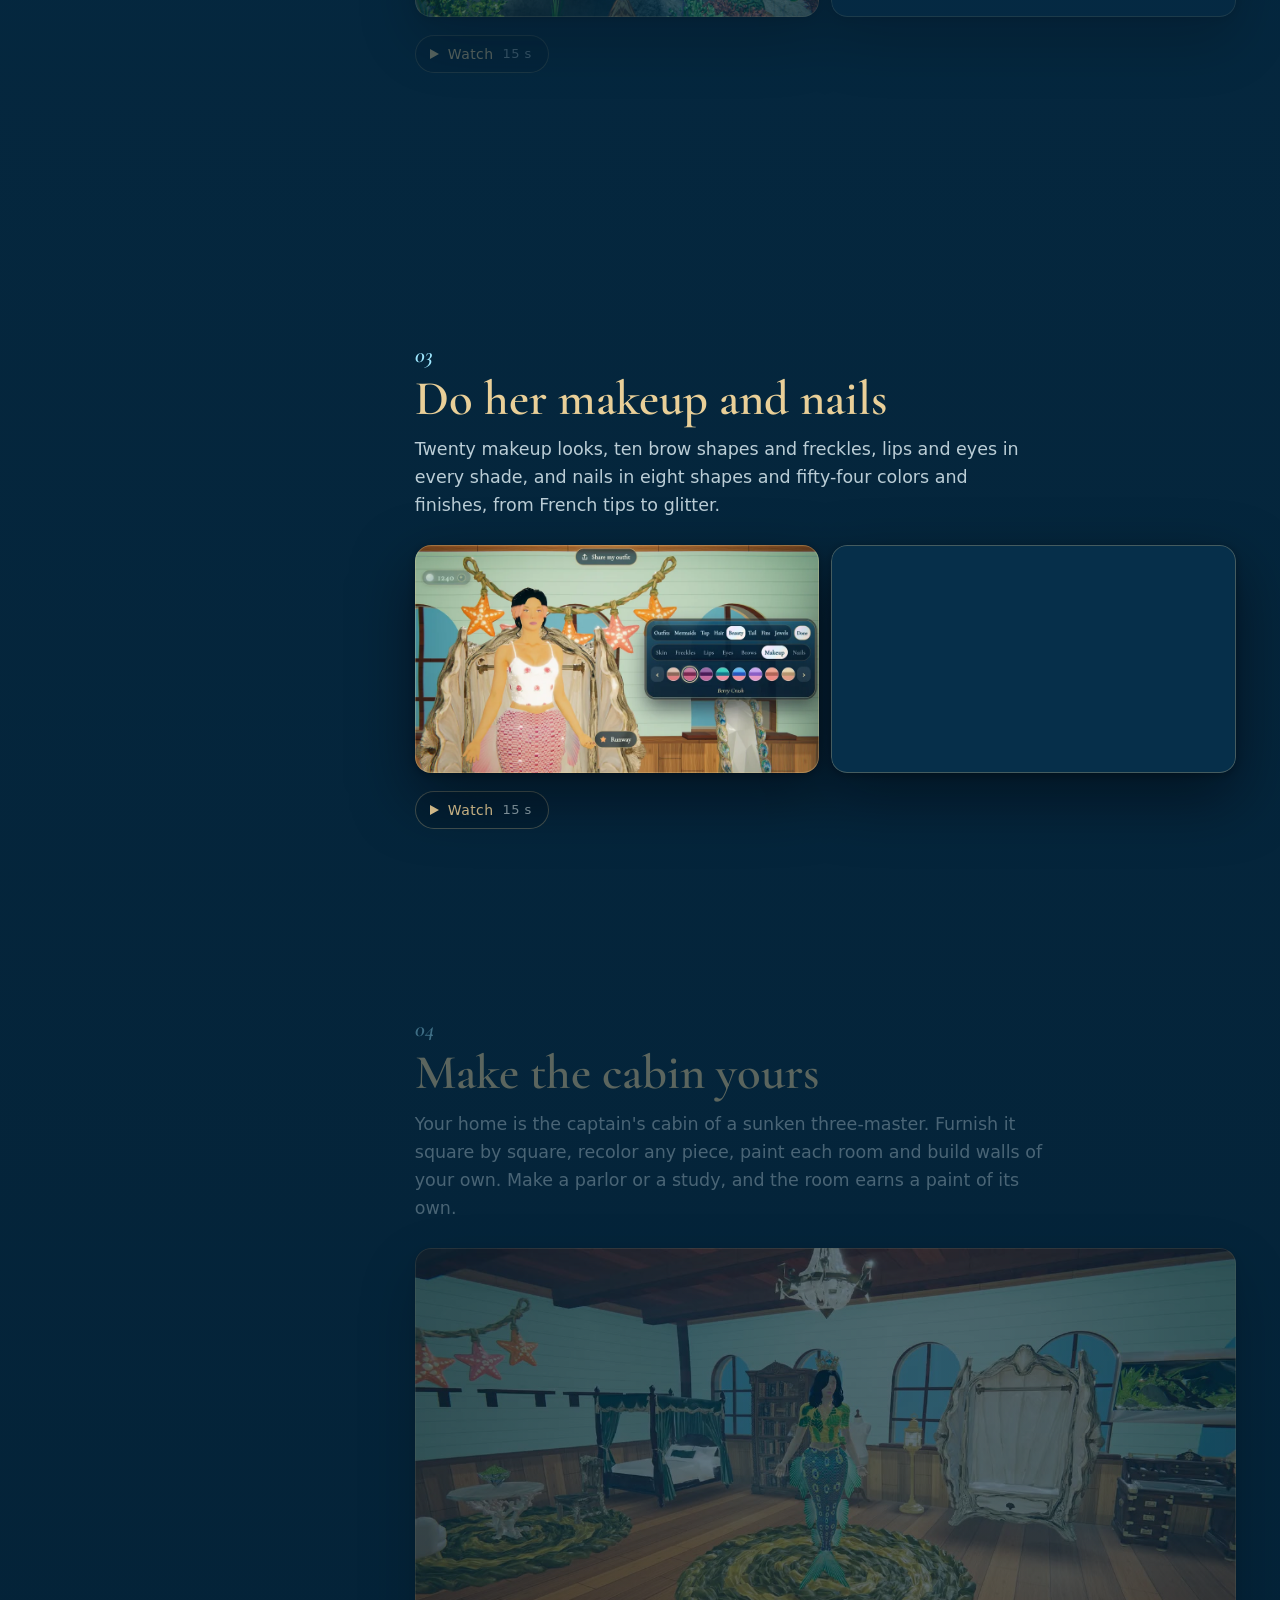
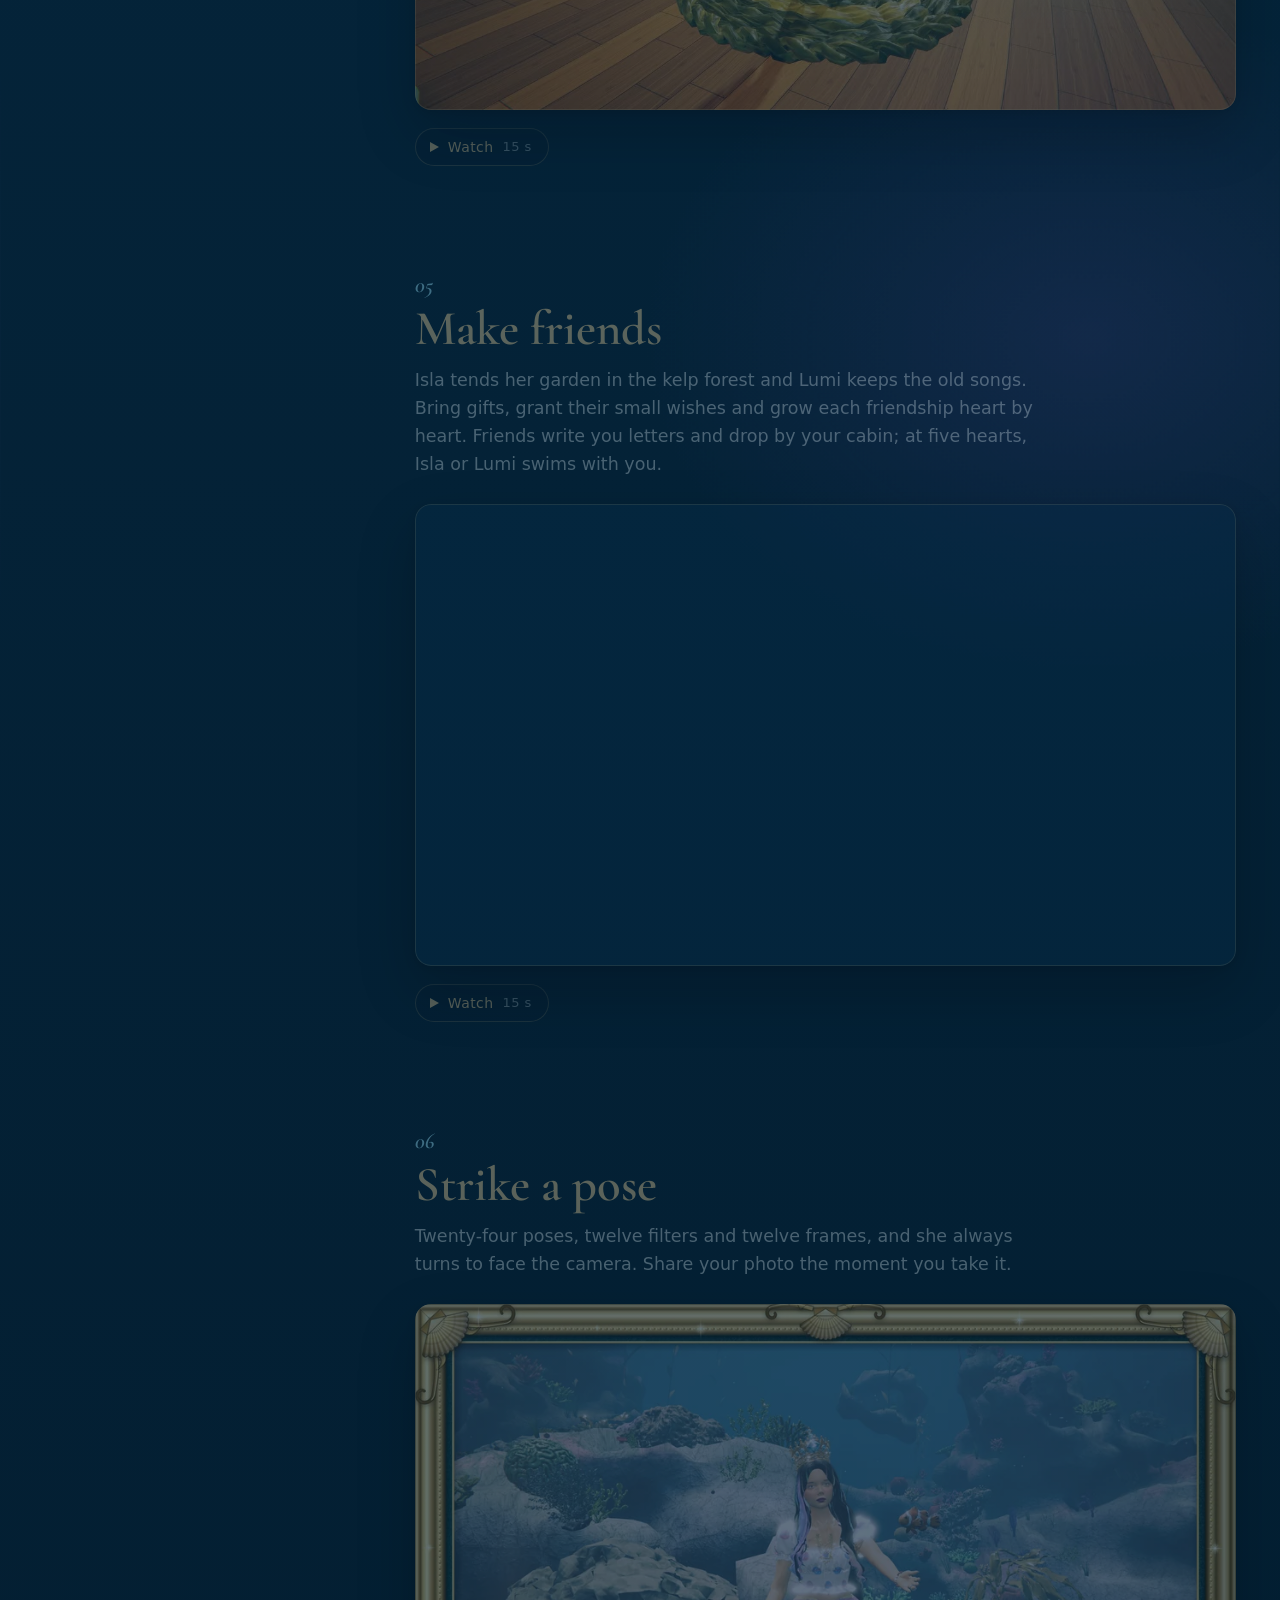
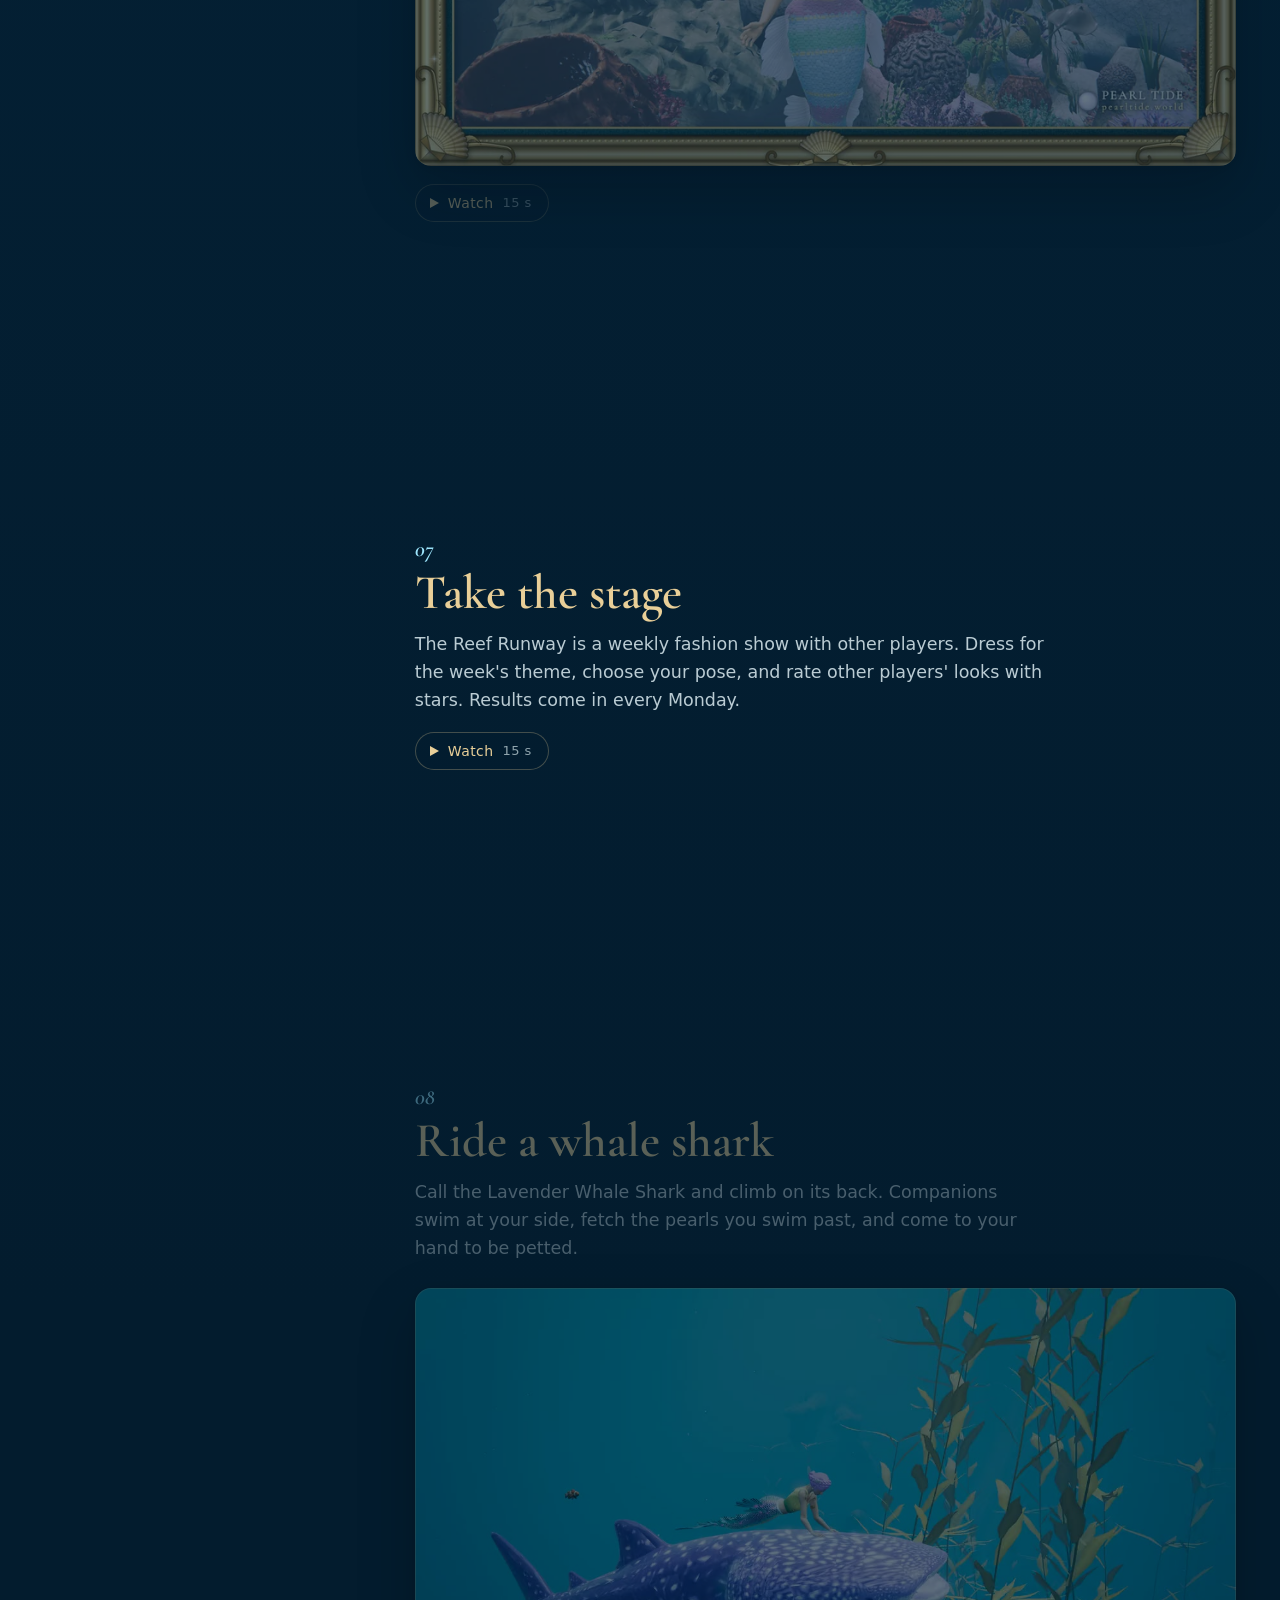
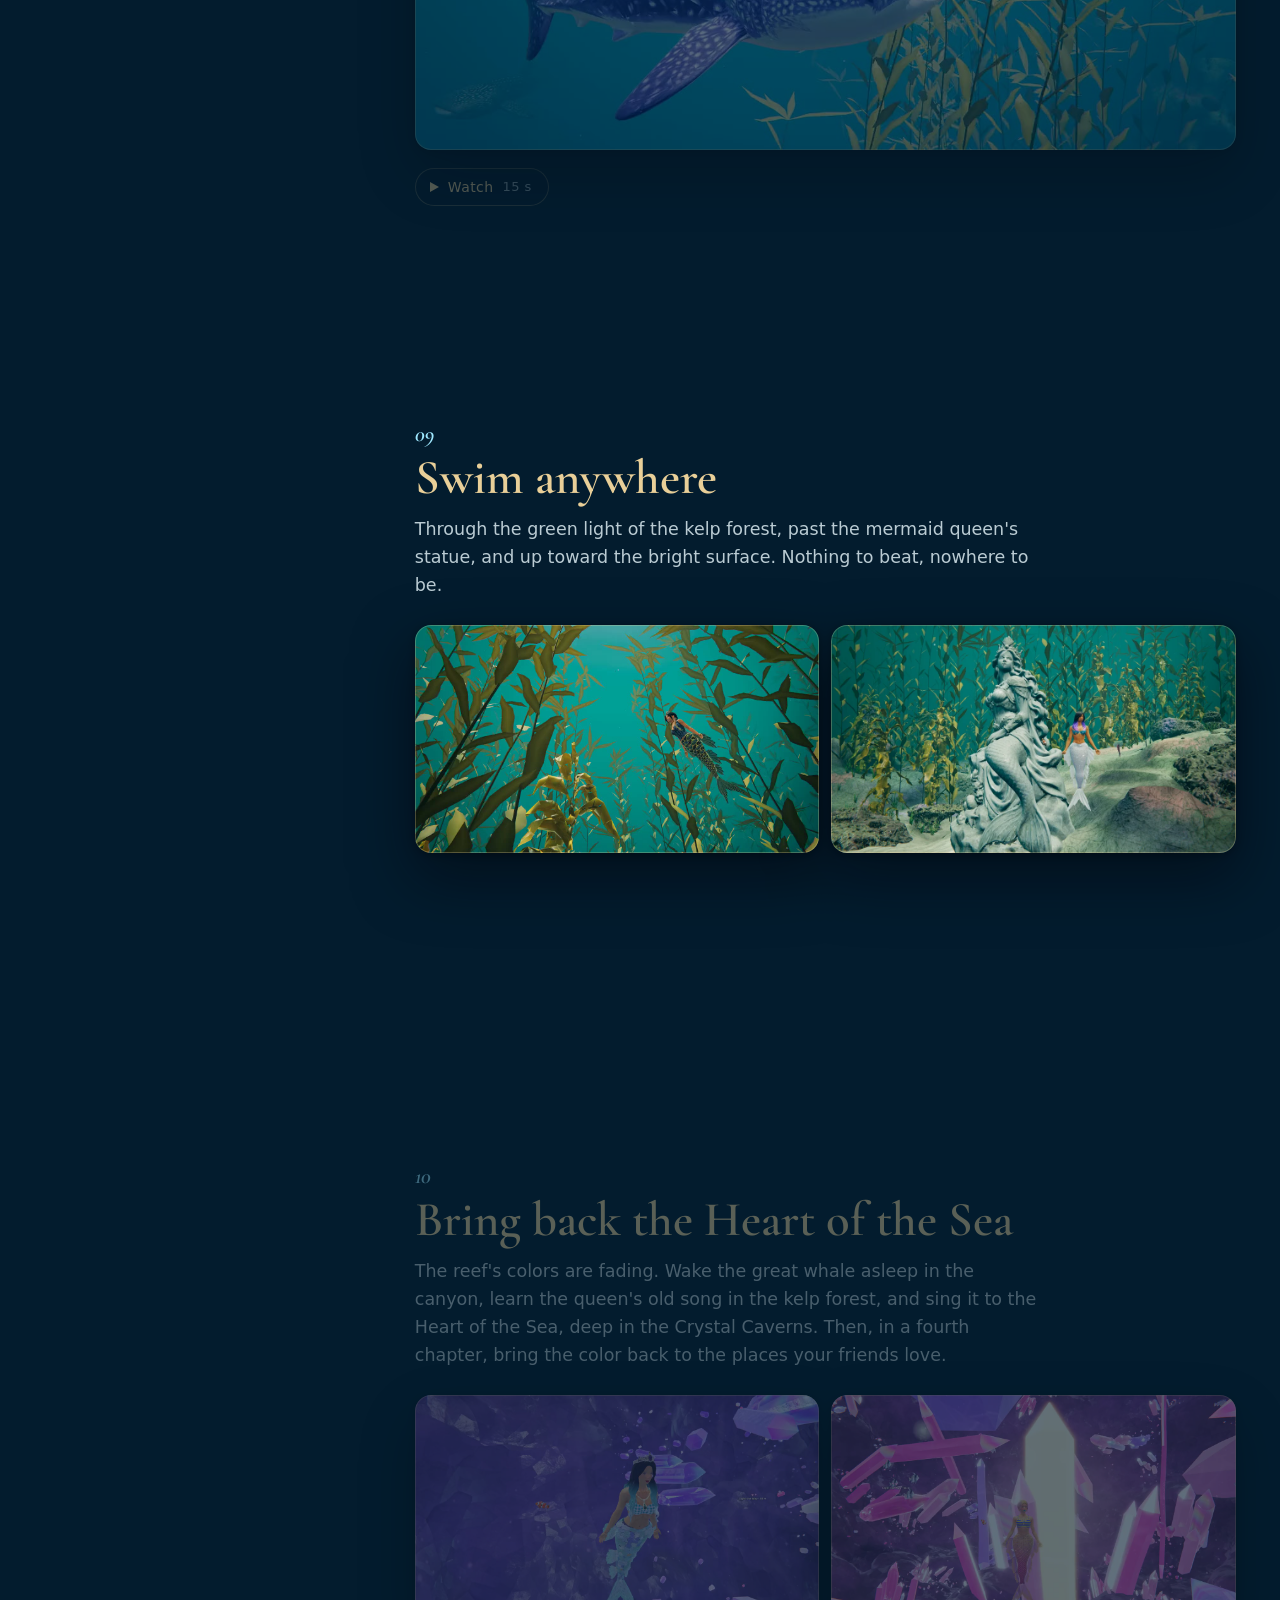
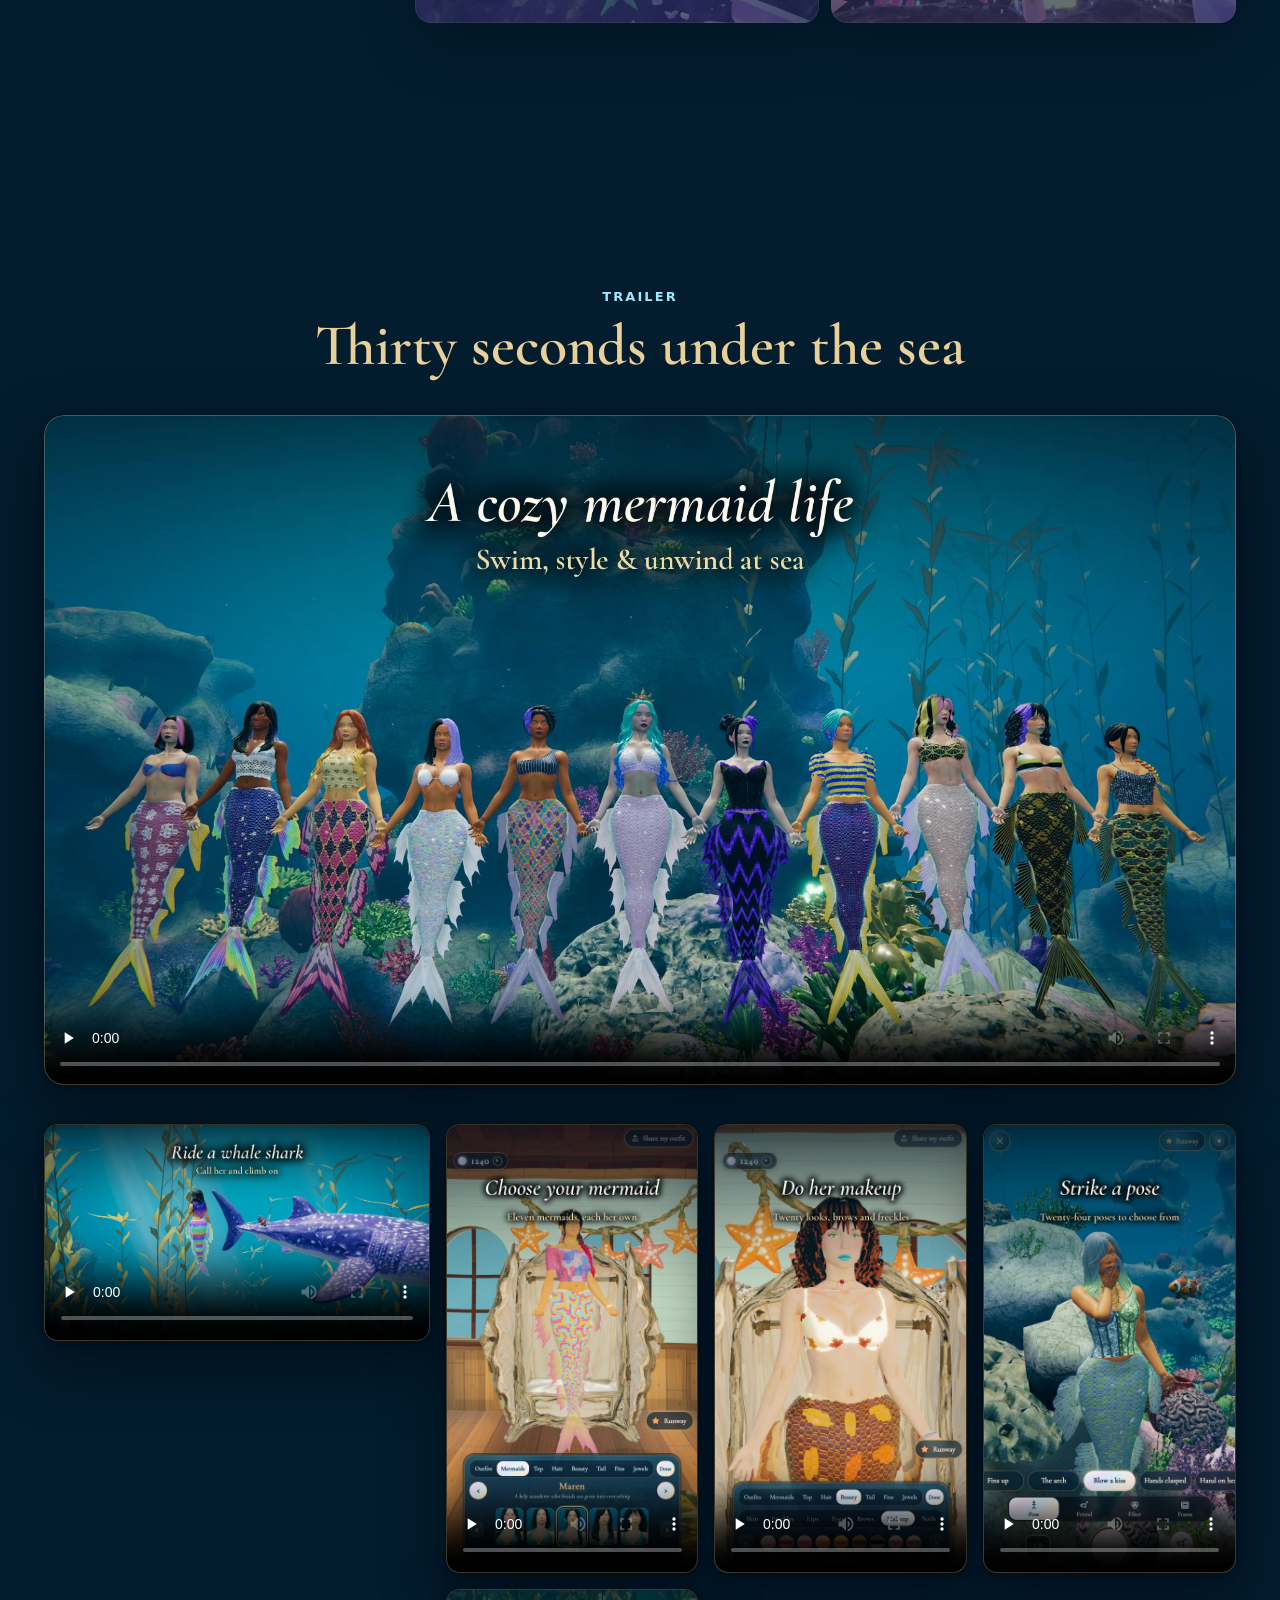
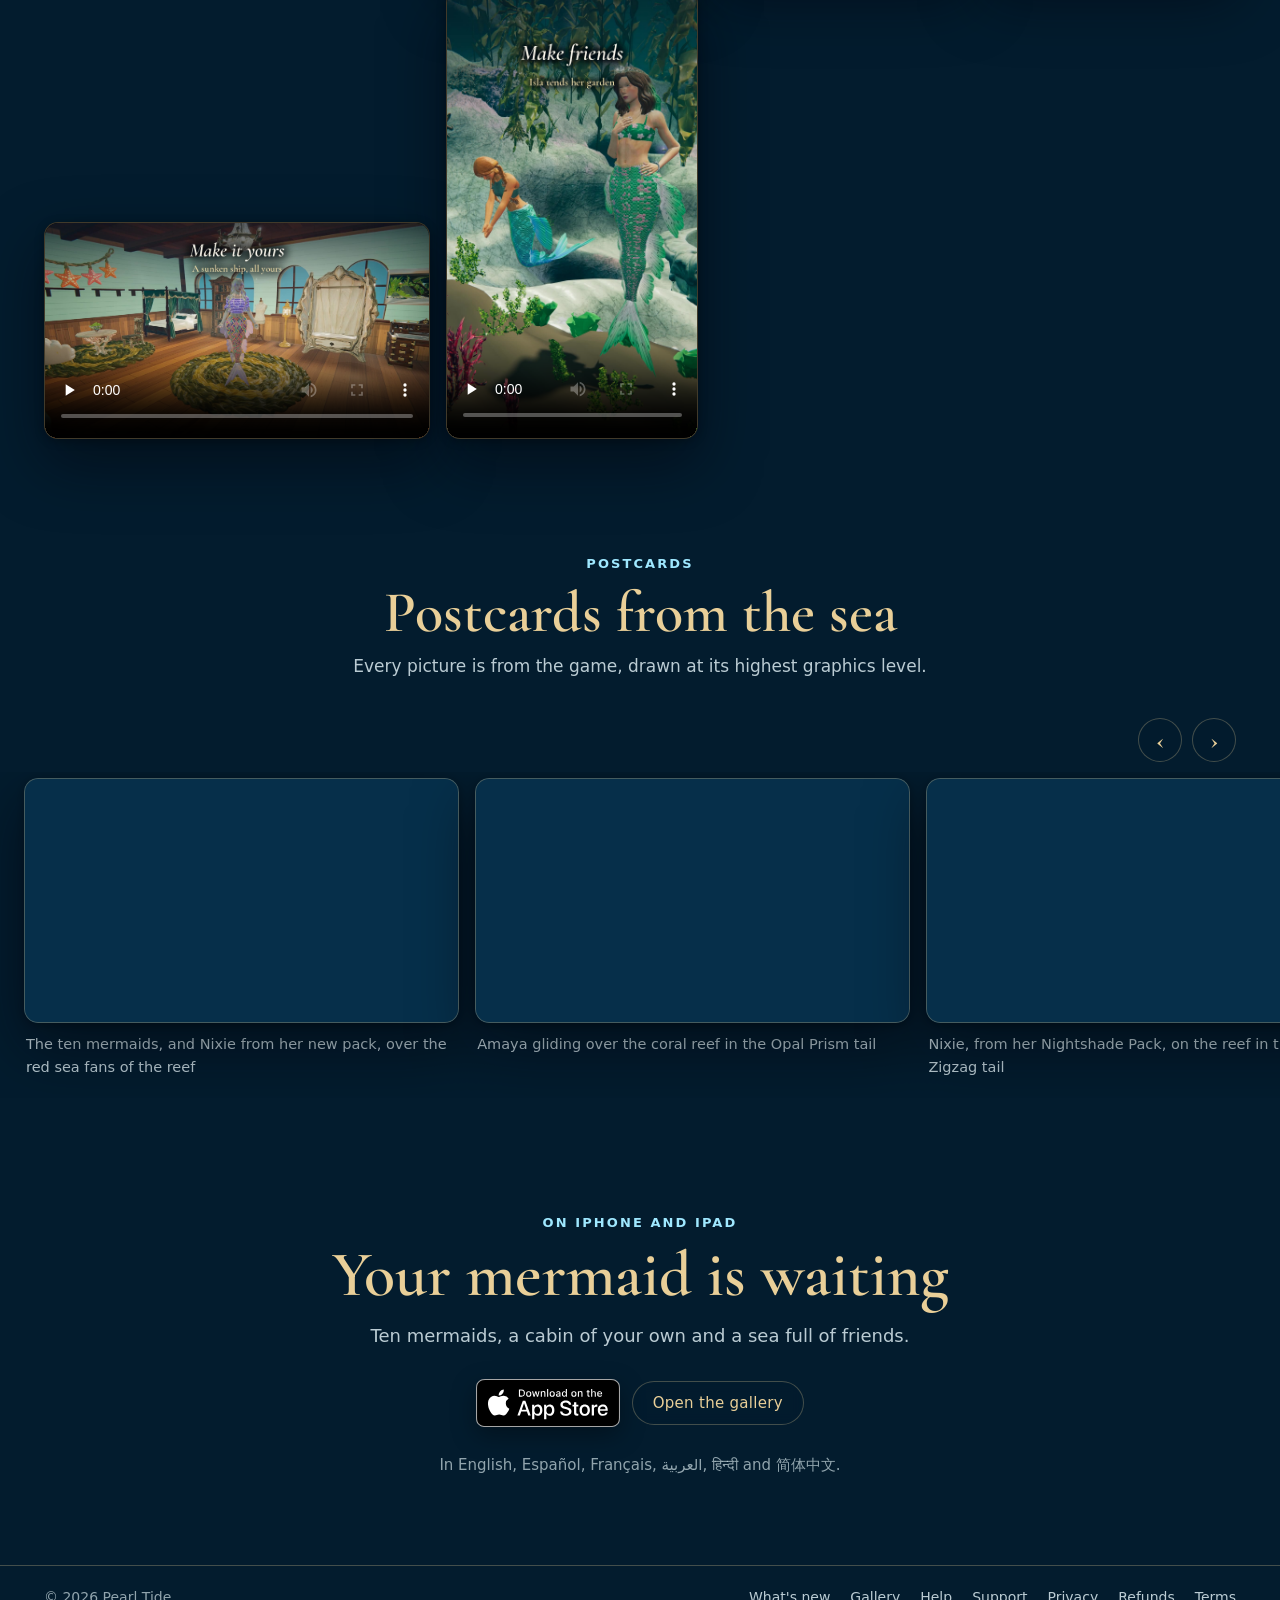
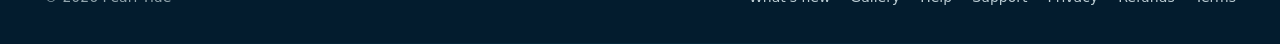
==== commit 9c17ef3e: "Publish the Pearl Tide site" ====
--- a/index.html
+++ b/index.html
@@ -34,7 +34,7 @@
 <section class="hero" aria-labelledby="hero-title">
   <div class="wrap">
     <div>
-      <a class="news" href="/whats-new.html"><b>New</b>Version 1.1.0: nails, makeup, wishes and iPad<span aria-hidden="true">›</span></a>
+      <a class="news" href="/whats-new.html"><b>New</b>Version 1.2: the Reef Runway, a weekly fashion show<span aria-hidden="true">›</span></a>
       <p class="eyebrow">For iPhone and iPad</p>
       <h1 id="hero-title">Pearl Tide</h1>
       <p class="tag">A cozy mermaid life</p>
@@ -43,7 +43,7 @@
         <a class="store-badge" href="https://apps.apple.com/app/pearl-tide-cozy-mermaid-life/id6820164397"><img src="/app-store-badge.svg" alt="Download on the App Store" width="144" height="48"></a>
         <a class="ghost" href="#trailer"><span class="tri"></span>Watch the trailer</a>
       </div>
-      <ul class="facts"><li><b>10</b>mermaids</li><li><b>61</b>tails</li><li><b>51</b>creatures</li><li><b>22</b>poses</li></ul>
+      <ul class="facts"><li><b>10</b>mermaids</li><li><b>61</b>tails</li><li><b>51</b>creatures</li><li><b>24</b>poses</li></ul>
     </div>
     <div class="stage">
       <div class="phone"><div class="screen">
@@ -54,16 +54,16 @@
 </section>
 
 <section class="cast" aria-label="The ten mermaids">
-  <div class="frame" data-view data-full="/img/lineup-2560.webp" data-cap="All ten mermaids over the red sea fans of the reef">
+  <div class="frame" data-view data-full="/img/lineup-2560.webp" data-cap="The ten mermaids, and Nixie from her new pack, over the red sea fans of the reef">
     <video class="loop" data-src="/media/hero-1920.mp4" data-src-small="/media/hero-1280.mp4" poster="/img/lineup-1600.webp"></video>
   </div>
-  <p>Coralie, Nerissa, Maren, Ondine, Delphine, Thalia, Calypso, Amaya, Serena and Aurelia. Choose one, switch whenever you like.</p>
+  <p>Coralie, Nerissa, Maren, Ondine, Delphine, Thalia, Calypso, Amaya, Serena and Aurelia. Choose one, switch whenever you like. Nixie joins them next, in her Nightshade Pack.</p>
 </section>
 
 <section class="tour" aria-labelledby="tour-title">
   <div class="wrap tour-head">
     <p class="eyebrow">A tour</p>
-    <h2 id="tour-title">Eight things to do today</h2>
+    <h2 id="tour-title">Ten things to do today</h2>
     <p>Press and hold to swim, slide to steer.</p>
   </div>
   <div class="wrap tour-in">
@@ -77,52 +77,67 @@
         <p>Glide over the coral reef as schools of fish swim past. Look closely at a creature and it goes into your journal: fifty-one are waiting.</p>
         <div class="media"><figure class="frame" style="--ar:1.7778" data-view data-loop="/media/loops/reef.mp4" data-cap="Over the red sea fans of the reef"><video class="loop" data-src="/media/loops/reef.mp4" poster="/media/loops/reef.jpg" preload="none"></video></figure></div>
       </li>
-      <li class="step" data-screen="styles" data-cap="Thalia trying hair colors, then tails, at her wardrobe">
+      <li class="step" data-screen="styles" data-cap="On iPhone, as it plays: Thalia trying tails, nail colors and hair looks at her wardrobe">
         <span class="n">02</span><h3>Dress her your way</h3>
-        <p>Twenty tops in any color or print, sixty-one tails, makeup, brows and freckles, nails in eight shapes, and jewelry from pearl drops to a sapphire tiara. A holiday collection arrives every month.</p>
-        <div class="media">
-          <a class="frame" style="--ar:1.7778" href="/img/holiday-2560.webp" data-view data-cap="Hallow&#x27;s Tide, October&#x27;s holiday set: Ondine in Little Bats and the Spiderweb tail, her Ghost Angelfish beside her"><img src="/img/holiday-1600.webp" srcset="/img/holiday-960.webp 960w, /img/holiday-1600.webp 1600w" sizes="(max-width: 999px) 72vw, 640px" width="2560" height="1440" alt="Hallow&#x27;s Tide, October&#x27;s holiday set: Ondine in Little Bats and the Spiderweb tail, her Ghost Angelfish beside her" loading="lazy" decoding="async"></a>
+        <p>Twenty tops in any color or print, sixty-one tails, fins in five shapes, and jewelry from pearl drops to a jeweled crown. A holiday collection arrives every month, and your friends' wish sets are theirs to give.</p>
+        <div class="media">
+          <a class="frame" style="--ar:1.7778" href="/img/holiday-2560.webp" data-view data-cap="Harvest Feast, November’s holiday set: Coralie in Maple Leaves and the Falling Leaves tail"><img src="/img/holiday-1600.webp" srcset="/img/holiday-960.webp 960w, /img/holiday-1600.webp 1600w" sizes="(max-width: 999px) 72vw, 640px" width="2560" height="1440" alt="Harvest Feast, November’s holiday set: Coralie in Maple Leaves and the Falling Leaves tail" loading="lazy" decoding="async"></a>
+          <a class="frame" style="--ar:1.7778" href="/img/nixie-2560.webp" data-view data-cap="Nixie, from her Nightshade Pack, on the reef in the Violet Zigzag tail"><img src="/img/nixie-1600.webp" srcset="/img/nixie-960.webp 960w, /img/nixie-1600.webp 1600w" sizes="(max-width: 999px) 72vw, 640px" width="2560" height="1440" alt="Nixie, from her Nightshade Pack, on the reef in the Violet Zigzag tail" loading="lazy" decoding="async"></a>
         </div>
         <button class="watch" type="button" data-video="/media/ad-dressup.mp4" data-cap="Choosing a mermaid and dressing her"><span class="tri"></span>Watch <small>15 s</small></button>
       </li>
+      <li class="step" data-screen="beauty" data-cap="On iPhone, as it plays: nail colors in the nails view">
+        <span class="n">03</span><h3>Do her makeup and nails</h3>
+        <p>Twenty makeup looks, ten brow shapes and freckles, lips and eyes in every shade, and nails in eight shapes and fifty-four colors and finishes, from French tips to glitter.</p>
+        <div class="media">
+          <a class="frame" style="--ar:1.7778" href="/img/beauty-2560.webp" data-view data-cap="Serena trying the Berry Crush makeup look"><img src="/img/beauty-1600.webp" srcset="/img/beauty-960.webp 960w, /img/beauty-1600.webp 1600w" sizes="(max-width: 999px) 72vw, 640px" width="2560" height="1440" alt="Serena trying the Berry Crush makeup look" loading="lazy" decoding="async"></a>
+          <a class="frame" style="--ar:1.7778" href="/img/nails-2560.webp" data-view data-cap="Nerissa’s hands in Matte Black square nails"><img src="/img/nails-1600.webp" srcset="/img/nails-960.webp 960w, /img/nails-1600.webp 1600w" sizes="(max-width: 999px) 72vw, 640px" width="2560" height="1440" alt="Nerissa’s hands in Matte Black square nails" loading="lazy" decoding="async"></a>
+        </div>
+        <button class="watch" type="button" data-video="/media/ad-beauty.mp4" data-cap="Makeup, brows and nails"><span class="tri"></span>Watch <small>15 s</small></button>
+      </li>
       <li class="step" data-screen="recolor" data-cap="Trying a rug's colors while decorating the cabin">
-        <span class="n">03</span><h3>Make the cabin yours</h3>
+        <span class="n">04</span><h3>Make the cabin yours</h3>
         <p>Your home is the captain's cabin of a sunken three-master. Furnish it square by square, recolor any piece, paint each room and build walls of your own. Make a parlor or a study, and the room earns a paint of its own.</p>
         <div class="media"><figure class="frame" style="--ar:1.7778" data-view data-loop="/media/loops/room.mp4" data-cap="Delphine at home in her furnished cabin"><video class="loop" data-src="/media/loops/room.mp4" poster="/media/loops/room.jpg" preload="none"></video></figure></div>
         <button class="watch" type="button" data-video="/media/ad-home.mp4" data-cap="Decorating the captain's cabin"><span class="tri"></span>Watch <small>15 s</small></button>
       </li>
       <li class="step" data-screen="ink" data-cap="Nerissa with Auntie Ink on her ledge outside the sunken ship">
-        <span class="n">04</span><h3>Make friends</h3>
+        <span class="n">05</span><h3>Make friends</h3>
         <p>Isla tends her garden in the kelp forest and Lumi keeps the old songs. Bring gifts, grant their small wishes and grow each friendship heart by heart. Friends write you letters and drop by your cabin; at five hearts, Isla or Lumi swims with you.</p>
         <div class="media">
-          <a class="frame" style="--ar:1.7778" href="/img/garden-2560.webp" data-view data-cap="Amaya visits Isla, who tends her garden by the stone fountain"><img src="/img/garden-1600.webp" srcset="/img/garden-960.webp 960w, /img/garden-1600.webp 1600w" sizes="(max-width: 999px) 72vw, 640px" width="2560" height="1440" alt="Amaya visits Isla, who tends her garden by the stone fountain" loading="lazy" decoding="async"></a>
+          <a class="frame" style="--ar:1.7778" href="/img/garden-2560.webp" data-view data-cap="Delphine, in the Rainbow Scale tail, visits Isla in her garden by the stone fountain"><img src="/img/garden-1600.webp" srcset="/img/garden-960.webp 960w, /img/garden-1600.webp 1600w" sizes="(max-width: 999px) 72vw, 640px" width="2560" height="1440" alt="Delphine, in the Rainbow Scale tail, visits Isla in her garden by the stone fountain" loading="lazy" decoding="async"></a>
         </div>
         <button class="watch" type="button" data-video="/media/ad-friends.mp4" data-cap="Friends around the sea"><span class="tri"></span>Watch <small>15 s</small></button>
       </li>
       <li class="step" data-screen="photoreel" data-cap="Camera mode: poses, filters and frames">
-        <span class="n">05</span><h3>Strike a pose</h3>
-        <p>Twenty-two poses, twelve filters and twelve frames, and she always turns to face the camera. Share your photo the moment you take it.</p>
+        <span class="n">06</span><h3>Strike a pose</h3>
+        <p>Twenty-four poses, twelve filters and twelve frames, and she always turns to face the camera. Share your photo the moment you take it.</p>
         <div class="media">
           <a class="frame" style="--ar:1.7778" href="/img/snapshot-2560.webp" data-view data-cap="A photo from camera mode: Thalia in the Ta-da pose, with the Dreamy filter and the Gilded frame"><img src="/img/snapshot-1600.webp" srcset="/img/snapshot-960.webp 960w, /img/snapshot-1600.webp 1600w" sizes="(max-width: 999px) 72vw, 640px" width="2560" height="1440" alt="A photo from camera mode: Thalia in the Ta-da pose, with the Dreamy filter and the Gilded frame" loading="lazy" decoding="async"></a>
         </div>
         <button class="watch" type="button" data-video="/media/ad-photo.mp4" data-cap="Camera mode: poses, filters and frames"><span class="tri"></span>Watch <small>15 s</small></button>
       </li>
+      <li class="step" data-screen="runway" data-cap="On iPhone, as it plays: rating looks on the Reef Runway">
+        <span class="n">07</span><h3>Take the stage</h3>
+        <p>The Reef Runway is a weekly fashion show with other players. Dress for the week's theme, choose your pose, and rate other players' looks with stars. Results come in every Monday.</p>
+        <button class="watch" type="button" data-video="/media/store/iphone-runway-rating.mp4" data-cap="On iPhone, as it plays: rating looks on the Reef Runway"><span class="tri"></span>Watch <small>15 s</small></button>
+      </li>
       <li class="step" data-screen="summon" data-cap="Calling the Lavender Whale Shark and climbing on">
-        <span class="n">06</span><h3>Ride a whale shark</h3>
+        <span class="n">08</span><h3>Ride a whale shark</h3>
         <p>Call the Lavender Whale Shark and climb on its back. Companions swim at your side, fetch the pearls you swim past, and come to your hand to be petted.</p>
         <div class="media"><figure class="frame" style="--ar:1.7778" data-view data-loop="/media/loops/ride.mp4" data-cap="Riding the Lavender Whale Shark"><video class="loop" data-src="/media/loops/ride.mp4" poster="/media/loops/ride.jpg" preload="none"></video></figure></div>
         <button class="watch" type="button" data-video="/media/ad-ride.mp4" data-cap="Riding the Lavender Whale Shark"><span class="tri"></span>Watch <small>15 s</small></button>
       </li>
       <li class="step" data-screen="ascend" data-cap="Swimming up toward the bright surface">
-        <span class="n">07</span><h3>Swim anywhere</h3>
+        <span class="n">09</span><h3>Swim anywhere</h3>
         <p>Through the green light of the kelp forest, past the mermaid queen's statue, and up toward the bright surface. Nothing to beat, nowhere to be.</p>
         <div class="media">
           <figure class="frame" style="--ar:1.7778" data-view data-loop="/media/loops/kelplight.mp4" data-cap="Through the kelp forest"><video class="loop" data-src="/media/loops/kelplight.mp4" poster="/media/loops/kelplight.jpg" preload="none"></video></figure>
-          <a class="frame" style="--ar:1.7778" href="/img/statue-2560.webp" data-view data-cap="Thalia beside the mermaid queen&#x27;s statue"><img src="/img/statue-1600.webp" srcset="/img/statue-960.webp 960w, /img/statue-1600.webp 1600w" sizes="(max-width: 999px) 72vw, 640px" width="2560" height="1440" alt="Thalia beside the mermaid queen&#x27;s statue" loading="lazy" decoding="async"></a>
+          <a class="frame" style="--ar:1.7778" href="/img/statue-2560.webp" data-view data-cap="Ondine beside the mermaid queen&#x27;s statue"><img src="/img/statue-1600.webp" srcset="/img/statue-960.webp 960w, /img/statue-1600.webp 1600w" sizes="(max-width: 999px) 72vw, 640px" width="2560" height="1440" alt="Ondine beside the mermaid queen&#x27;s statue" loading="lazy" decoding="async"></a>
         </div>
       </li>
       <li class="step" data-screen="whale" data-cap="The great whale asleep in the canyon">
-        <span class="n">08</span><h3>Bring back the Heart of the Sea</h3>
+        <span class="n">10</span><h3>Bring back the Heart of the Sea</h3>
         <p>The reef's colors are fading. Wake the great whale asleep in the canyon, learn the queen's old song in the kelp forest, and sing it to the Heart of the Sea, deep in the Crystal Caverns. Then, in a fourth chapter, bring the color back to the places your friends love.</p>
         <div class="media">
           <figure class="frame" style="--ar:1.7778" data-view data-loop="/media/loops/caverns.mp4" data-cap="Into the Crystal Caverns"><video class="loop" data-src="/media/loops/caverns.mp4" poster="/media/loops/caverns.jpg" preload="none"></video></figure>
@@ -146,6 +161,7 @@
       </div>
       <div class="tall">
         <video controls playsinline preload="none" poster="/media/ad-dressup.jpg" aria-label="Choosing a mermaid and dressing her"><source src="/media/ad-dressup.mp4" type="video/mp4"></video>
+        <video controls playsinline preload="none" poster="/media/ad-beauty.jpg" aria-label="Makeup, brows and nails"><source src="/media/ad-beauty.mp4" type="video/mp4"></video>
         <video controls playsinline preload="none" poster="/media/ad-photo.jpg" aria-label="Camera mode: poses, filters and frames"><source src="/media/ad-photo.mp4" type="video/mp4"></video>
         <video controls playsinline preload="none" poster="/media/ad-friends.jpg" aria-label="Friends around the sea"><source src="/media/ad-friends.mp4" type="video/mp4"></video>
       </div>
@@ -162,25 +178,28 @@
   <div class="cards">
     <div class="arrows"><button type="button" data-dir="-1" aria-label="Back">‹</button><button type="button" data-dir="1" aria-label="More">›</button></div>
     <div class="strip" data-strip>
-<figure><a class="frame" style="--ar:1.7778" href="/img/lineup-2560.webp" data-view data-cap="All ten mermaids over the red sea fans of the reef"><img src="/img/lineup-1600.webp" srcset="/img/lineup-960.webp 960w, /img/lineup-1600.webp 1600w" sizes="(max-width: 760px) 82vw, 520px" width="2560" height="1440" alt="All ten mermaids over the red sea fans of the reef" loading="lazy" decoding="async"></a><figcaption>All ten mermaids over the red sea fans of the reef</figcaption></figure>
-<figure><a class="frame" style="--ar:1.7778" href="/img/reef-2560.webp" data-view data-cap="Coralie gliding low over the coral reef"><img src="/img/reef-1600.webp" srcset="/img/reef-960.webp 960w, /img/reef-1600.webp 1600w" sizes="(max-width: 760px) 82vw, 520px" width="2560" height="1440" alt="Coralie gliding low over the coral reef" loading="lazy" decoding="async"></a><figcaption>Coralie gliding low over the coral reef</figcaption></figure>
-<figure><a class="frame" style="--ar:1.7778" href="/img/mermaids-2560.webp" data-view data-cap="Choosing your mermaid in the wardrobe: Ondine, a night swimmer"><img src="/img/mermaids-1600.webp" srcset="/img/mermaids-960.webp 960w, /img/mermaids-1600.webp 1600w" sizes="(max-width: 760px) 82vw, 520px" width="2560" height="1440" alt="Choosing your mermaid in the wardrobe: Ondine, a night swimmer" loading="lazy" decoding="async"></a><figcaption>Choosing your mermaid in the wardrobe: Ondine, a night swimmer</figcaption></figure>
-<figure><a class="frame" style="--ar:1.7778" href="/img/companion-2560.webp" data-view data-cap="Maren and her clownfish companion on the reef"><img src="/img/companion-1600.webp" srcset="/img/companion-960.webp 960w, /img/companion-1600.webp 1600w" sizes="(max-width: 760px) 82vw, 520px" width="2560" height="1440" alt="Maren and her clownfish companion on the reef" loading="lazy" decoding="async"></a><figcaption>Maren and her clownfish companion on the reef</figcaption></figure>
-<figure><a class="frame" style="--ar:1.7778" href="/img/styles-2560.webp" data-view data-cap="Thalia trying hair colors at her wardrobe"><img src="/img/styles-1600.webp" srcset="/img/styles-960.webp 960w, /img/styles-1600.webp 1600w" sizes="(max-width: 760px) 82vw, 520px" width="2560" height="1440" alt="Thalia trying hair colors at her wardrobe" loading="lazy" decoding="async"></a><figcaption>Thalia trying hair colors at her wardrobe</figcaption></figure>
-<figure><a class="frame" style="--ar:1.7778" href="/img/ink-2560.webp" data-view data-cap="Nerissa with Auntie Ink on her ledge outside the sunken ship"><img src="/img/ink-1600.webp" srcset="/img/ink-960.webp 960w, /img/ink-1600.webp 1600w" sizes="(max-width: 760px) 82vw, 520px" width="2560" height="1440" alt="Nerissa with Auntie Ink on her ledge outside the sunken ship" loading="lazy" decoding="async"></a><figcaption>Nerissa with Auntie Ink on her ledge outside the sunken ship</figcaption></figure>
-<figure><a class="frame" style="--ar:1.7778" href="/img/holiday-2560.webp" data-view data-cap="Hallow&#x27;s Tide, October&#x27;s holiday set: Ondine in Little Bats and the Spiderweb tail, her Ghost Angelfish beside her"><img src="/img/holiday-1600.webp" srcset="/img/holiday-960.webp 960w, /img/holiday-1600.webp 1600w" sizes="(max-width: 760px) 82vw, 520px" width="2560" height="1440" alt="Hallow&#x27;s Tide, October&#x27;s holiday set: Ondine in Little Bats and the Spiderweb tail, her Ghost Angelfish beside her" loading="lazy" decoding="async"></a><figcaption>Hallow&#x27;s Tide, October&#x27;s holiday set: Ondine in Little Bats and the Spiderweb tail, her Ghost Angelfish beside her</figcaption></figure>
-<figure><a class="frame" style="--ar:1.7778" href="/img/room-2560.webp" data-view data-cap="Delphine at home in her furnished cabin"><img src="/img/room-1600.webp" srcset="/img/room-960.webp 960w, /img/room-1600.webp 1600w" sizes="(max-width: 760px) 82vw, 520px" width="2560" height="1440" alt="Delphine at home in her furnished cabin" loading="lazy" decoding="async"></a><figcaption>Delphine at home in her furnished cabin</figcaption></figure>
-<figure><a class="frame" style="--ar:1.7778" href="/img/kelplight-2560.webp" data-view data-cap="Calypso crossing the kelp forest in its green light"><img src="/img/kelplight-1600.webp" srcset="/img/kelplight-960.webp 960w, /img/kelplight-1600.webp 1600w" sizes="(max-width: 760px) 82vw, 520px" width="2560" height="1440" alt="Calypso crossing the kelp forest in its green light" loading="lazy" decoding="async"></a><figcaption>Calypso crossing the kelp forest in its green light</figcaption></figure>
-<figure><a class="frame" style="--ar:1.7778" href="/img/statue-2560.webp" data-view data-cap="Thalia beside the mermaid queen&#x27;s statue"><img src="/img/statue-1600.webp" srcset="/img/statue-960.webp 960w, /img/statue-1600.webp 1600w" sizes="(max-width: 760px) 82vw, 520px" width="2560" height="1440" alt="Thalia beside the mermaid queen&#x27;s statue" loading="lazy" decoding="async"></a><figcaption>Thalia beside the mermaid queen&#x27;s statue</figcaption></figure>
+<figure><a class="frame" style="--ar:1.7778" href="/img/lineup-2560.webp" data-view data-cap="The ten mermaids, and Nixie from her new pack, over the red sea fans of the reef"><img src="/img/lineup-1600.webp" srcset="/img/lineup-960.webp 960w, /img/lineup-1600.webp 1600w" sizes="(max-width: 760px) 82vw, 520px" width="2560" height="1440" alt="The ten mermaids, and Nixie from her new pack, over the red sea fans of the reef" loading="lazy" decoding="async"></a><figcaption>The ten mermaids, and Nixie from her new pack, over the red sea fans of the reef</figcaption></figure>
+<figure><a class="frame" style="--ar:1.7778" href="/img/reef-2560.webp" data-view data-cap="Amaya gliding over the coral reef in the Opal Prism tail"><img src="/img/reef-1600.webp" srcset="/img/reef-960.webp 960w, /img/reef-1600.webp 1600w" sizes="(max-width: 760px) 82vw, 520px" width="2560" height="1440" alt="Amaya gliding over the coral reef in the Opal Prism tail" loading="lazy" decoding="async"></a><figcaption>Amaya gliding over the coral reef in the Opal Prism tail</figcaption></figure>
+<figure><a class="frame" style="--ar:1.7778" href="/img/nixie-2560.webp" data-view data-cap="Nixie, from her Nightshade Pack, on the reef in the Violet Zigzag tail"><img src="/img/nixie-1600.webp" srcset="/img/nixie-960.webp 960w, /img/nixie-1600.webp 1600w" sizes="(max-width: 760px) 82vw, 520px" width="2560" height="1440" alt="Nixie, from her Nightshade Pack, on the reef in the Violet Zigzag tail" loading="lazy" decoding="async"></a><figcaption>Nixie, from her Nightshade Pack, on the reef in the Violet Zigzag tail</figcaption></figure>
+<figure><a class="frame" style="--ar:1.7778" href="/img/companion-2560.webp" data-view data-cap="Serena and her companion by the sunken lighthouse, in the Mermaid Lace tail"><img src="/img/companion-1600.webp" srcset="/img/companion-960.webp 960w, /img/companion-1600.webp 1600w" sizes="(max-width: 760px) 82vw, 520px" width="2560" height="1440" alt="Serena and her companion by the sunken lighthouse, in the Mermaid Lace tail" loading="lazy" decoding="async"></a><figcaption>Serena and her companion by the sunken lighthouse, in the Mermaid Lace tail</figcaption></figure>
+<figure><a class="frame" style="--ar:1.7778" href="/img/mermaids-2560.webp" data-view data-cap="Choosing your mermaid in the wardrobe: Maren"><img src="/img/mermaids-1600.webp" srcset="/img/mermaids-960.webp 960w, /img/mermaids-1600.webp 1600w" sizes="(max-width: 760px) 82vw, 520px" width="2560" height="1440" alt="Choosing your mermaid in the wardrobe: Maren" loading="lazy" decoding="async"></a><figcaption>Choosing your mermaid in the wardrobe: Maren</figcaption></figure>
+<figure><a class="frame" style="--ar:1.7778" href="/img/ink-2560.webp" data-view data-cap="Amaya, in the Peacock tail, with Auntie Ink outside the sunken ship"><img src="/img/ink-1600.webp" srcset="/img/ink-960.webp 960w, /img/ink-1600.webp 1600w" sizes="(max-width: 760px) 82vw, 520px" width="2560" height="1440" alt="Amaya, in the Peacock tail, with Auntie Ink outside the sunken ship" loading="lazy" decoding="async"></a><figcaption>Amaya, in the Peacock tail, with Auntie Ink outside the sunken ship</figcaption></figure>
+<figure><a class="frame" style="--ar:1.7778" href="/img/beauty-2560.webp" data-view data-cap="Serena trying the Berry Crush makeup look"><img src="/img/beauty-1600.webp" srcset="/img/beauty-960.webp 960w, /img/beauty-1600.webp 1600w" sizes="(max-width: 760px) 82vw, 520px" width="2560" height="1440" alt="Serena trying the Berry Crush makeup look" loading="lazy" decoding="async"></a><figcaption>Serena trying the Berry Crush makeup look</figcaption></figure>
+<figure><a class="frame" style="--ar:1.7778" href="/img/room-2560.webp" data-view data-cap="Nerissa at home in her furnished cabin, in the Aurora tail"><img src="/img/room-1600.webp" srcset="/img/room-960.webp 960w, /img/room-1600.webp 1600w" sizes="(max-width: 760px) 82vw, 520px" width="2560" height="1440" alt="Nerissa at home in her furnished cabin, in the Aurora tail" loading="lazy" decoding="async"></a><figcaption>Nerissa at home in her furnished cabin, in the Aurora tail</figcaption></figure>
+<figure><a class="frame" style="--ar:1.7778" href="/img/kelplight-2560.webp" data-view data-cap="Coralie crossing the kelp forest in its green light, in the Sea Glass tail"><img src="/img/kelplight-1600.webp" srcset="/img/kelplight-960.webp 960w, /img/kelplight-1600.webp 1600w" sizes="(max-width: 760px) 82vw, 520px" width="2560" height="1440" alt="Coralie crossing the kelp forest in its green light, in the Sea Glass tail" loading="lazy" decoding="async"></a><figcaption>Coralie crossing the kelp forest in its green light, in the Sea Glass tail</figcaption></figure>
+<figure><a class="frame" style="--ar:1.7778" href="/img/nails-2560.webp" data-view data-cap="Nerissa’s hands in Matte Black square nails"><img src="/img/nails-1600.webp" srcset="/img/nails-960.webp 960w, /img/nails-1600.webp 1600w" sizes="(max-width: 760px) 82vw, 520px" width="2560" height="1440" alt="Nerissa’s hands in Matte Black square nails" loading="lazy" decoding="async"></a><figcaption>Nerissa’s hands in Matte Black square nails</figcaption></figure>
+<figure><a class="frame" style="--ar:1.7778" href="/img/statue-2560.webp" data-view data-cap="Ondine beside the mermaid queen&#x27;s statue"><img src="/img/statue-1600.webp" srcset="/img/statue-960.webp 960w, /img/statue-1600.webp 1600w" sizes="(max-width: 760px) 82vw, 520px" width="2560" height="1440" alt="Ondine beside the mermaid queen&#x27;s statue" loading="lazy" decoding="async"></a><figcaption>Ondine beside the mermaid queen&#x27;s statue</figcaption></figure>
 <figure><a class="frame" style="--ar:1.7778" href="/img/build-2560.webp" data-view data-cap="Decorating the captain&#x27;s cabin from above, square by square"><img src="/img/build-1600.webp" srcset="/img/build-960.webp 960w, /img/build-1600.webp 1600w" sizes="(max-width: 760px) 82vw, 520px" width="2560" height="1440" alt="Decorating the captain&#x27;s cabin from above, square by square" loading="lazy" decoding="async"></a><figcaption>Decorating the captain&#x27;s cabin from above, square by square</figcaption></figure>
-<figure><a class="frame" style="--ar:1.7778" href="/img/ride-2560.webp" data-view data-cap="Amaya riding the Lavender Whale Shark"><img src="/img/ride-1600.webp" srcset="/img/ride-960.webp 960w, /img/ride-1600.webp 1600w" sizes="(max-width: 760px) 82vw, 520px" width="2560" height="1440" alt="Amaya riding the Lavender Whale Shark" loading="lazy" decoding="async"></a><figcaption>Amaya riding the Lavender Whale Shark</figcaption></figure>
-<figure><a class="frame" style="--ar:1.7778" href="/img/garden-2560.webp" data-view data-cap="Amaya visits Isla, who tends her garden by the stone fountain"><img src="/img/garden-1600.webp" srcset="/img/garden-960.webp 960w, /img/garden-1600.webp 1600w" sizes="(max-width: 760px) 82vw, 520px" width="2560" height="1440" alt="Amaya visits Isla, who tends her garden by the stone fountain" loading="lazy" decoding="async"></a><figcaption>Amaya visits Isla, who tends her garden by the stone fountain</figcaption></figure>
-<figure><a class="frame" style="--ar:1.7778" href="/img/whale-2560.webp" data-view data-cap="Ondine beneath the great whale asleep in the canyon"><img src="/img/whale-1600.webp" srcset="/img/whale-960.webp 960w, /img/whale-1600.webp 1600w" sizes="(max-width: 760px) 82vw, 520px" width="2560" height="1440" alt="Ondine beneath the great whale asleep in the canyon" loading="lazy" decoding="async"></a><figcaption>Ondine beneath the great whale asleep in the canyon</figcaption></figure>
-<figure><a class="frame" style="--ar:1.7778" href="/img/wardrobe-2560.webp" data-view data-cap="Serena in the Black Lace Corset, one of twenty tops"><img src="/img/wardrobe-1600.webp" srcset="/img/wardrobe-960.webp 960w, /img/wardrobe-1600.webp 1600w" sizes="(max-width: 760px) 82vw, 520px" width="2560" height="1440" alt="Serena in the Black Lace Corset, one of twenty tops" loading="lazy" decoding="async"></a><figcaption>Serena in the Black Lace Corset, one of twenty tops</figcaption></figure>
-<figure><a class="frame" style="--ar:1.7778" href="/img/photo-2560.webp" data-view data-cap="Camera mode: Thalia blows a kiss, her clownfish beside her, in the Pearls frame"><img src="/img/photo-1600.webp" srcset="/img/photo-960.webp 960w, /img/photo-1600.webp 1600w" sizes="(max-width: 760px) 82vw, 520px" width="2560" height="1440" alt="Camera mode: Thalia blows a kiss, her clownfish beside her, in the Pearls frame" loading="lazy" decoding="async"></a><figcaption>Camera mode: Thalia blows a kiss, her clownfish beside her, in the Pearls frame</figcaption></figure>
+<figure><a class="frame" style="--ar:1.7778" href="/img/ride-2560.webp" data-view data-cap="Aurelia riding the Lavender Whale Shark, in the Art Deco tail"><img src="/img/ride-1600.webp" srcset="/img/ride-960.webp 960w, /img/ride-1600.webp 1600w" sizes="(max-width: 760px) 82vw, 520px" width="2560" height="1440" alt="Aurelia riding the Lavender Whale Shark, in the Art Deco tail" loading="lazy" decoding="async"></a><figcaption>Aurelia riding the Lavender Whale Shark, in the Art Deco tail</figcaption></figure>
+<figure><a class="frame" style="--ar:1.7778" href="/img/styles-2560.webp" data-view data-cap="Calypso trying hair colors at her wardrobe"><img src="/img/styles-1600.webp" srcset="/img/styles-960.webp 960w, /img/styles-1600.webp 1600w" sizes="(max-width: 760px) 82vw, 520px" width="2560" height="1440" alt="Calypso trying hair colors at her wardrobe" loading="lazy" decoding="async"></a><figcaption>Calypso trying hair colors at her wardrobe</figcaption></figure>
+<figure><a class="frame" style="--ar:1.7778" href="/img/garden-2560.webp" data-view data-cap="Delphine, in the Rainbow Scale tail, visits Isla in her garden by the stone fountain"><img src="/img/garden-1600.webp" srcset="/img/garden-960.webp 960w, /img/garden-1600.webp 1600w" sizes="(max-width: 760px) 82vw, 520px" width="2560" height="1440" alt="Delphine, in the Rainbow Scale tail, visits Isla in her garden by the stone fountain" loading="lazy" decoding="async"></a><figcaption>Delphine, in the Rainbow Scale tail, visits Isla in her garden by the stone fountain</figcaption></figure>
+<figure><a class="frame" style="--ar:1.7778" href="/img/whale-2560.webp" data-view data-cap="Calypso beneath the great whale, asleep at the mouth of the canyon"><img src="/img/whale-1600.webp" srcset="/img/whale-960.webp 960w, /img/whale-1600.webp 1600w" sizes="(max-width: 760px) 82vw, 520px" width="2560" height="1440" alt="Calypso beneath the great whale, asleep at the mouth of the canyon" loading="lazy" decoding="async"></a><figcaption>Calypso beneath the great whale, asleep at the mouth of the canyon</figcaption></figure>
+<figure><a class="frame" style="--ar:1.7778" href="/img/holiday-2560.webp" data-view data-cap="Harvest Feast, November’s holiday set: Coralie in Maple Leaves and the Falling Leaves tail"><img src="/img/holiday-1600.webp" srcset="/img/holiday-960.webp 960w, /img/holiday-1600.webp 1600w" sizes="(max-width: 760px) 82vw, 520px" width="2560" height="1440" alt="Harvest Feast, November’s holiday set: Coralie in Maple Leaves and the Falling Leaves tail" loading="lazy" decoding="async"></a><figcaption>Harvest Feast, November’s holiday set: Coralie in Maple Leaves and the Falling Leaves tail</figcaption></figure>
+<figure><a class="frame" style="--ar:1.7778" href="/img/wardrobe-2560.webp" data-view data-cap="Ondine trying the Ruffled Off-Shoulder in the Hibiscus print, one of twenty tops"><img src="/img/wardrobe-1600.webp" srcset="/img/wardrobe-960.webp 960w, /img/wardrobe-1600.webp 1600w" sizes="(max-width: 760px) 82vw, 520px" width="2560" height="1440" alt="Ondine trying the Ruffled Off-Shoulder in the Hibiscus print, one of twenty tops" loading="lazy" decoding="async"></a><figcaption>Ondine trying the Ruffled Off-Shoulder in the Hibiscus print, one of twenty tops</figcaption></figure>
+<figure><a class="frame" style="--ar:1.7778" href="/img/photo-2560.webp" data-view data-cap="Camera mode: Maren blows a kiss, her clownfish beside her, in the Pearls frame"><img src="/img/photo-1600.webp" srcset="/img/photo-960.webp 960w, /img/photo-1600.webp 1600w" sizes="(max-width: 760px) 82vw, 520px" width="2560" height="1440" alt="Camera mode: Maren blows a kiss, her clownfish beside her, in the Pearls frame" loading="lazy" decoding="async"></a><figcaption>Camera mode: Maren blows a kiss, her clownfish beside her, in the Pearls frame</figcaption></figure>
 <figure><a class="frame" style="--ar:1.7778" href="/img/snapshot-2560.webp" data-view data-cap="A photo from camera mode: Thalia in the Ta-da pose, with the Dreamy filter and the Gilded frame"><img src="/img/snapshot-1600.webp" srcset="/img/snapshot-960.webp 960w, /img/snapshot-1600.webp 1600w" sizes="(max-width: 760px) 82vw, 520px" width="2560" height="1440" alt="A photo from camera mode: Thalia in the Ta-da pose, with the Dreamy filter and the Gilded frame" loading="lazy" decoding="async"></a><figcaption>A photo from camera mode: Thalia in the Ta-da pose, with the Dreamy filter and the Gilded frame</figcaption></figure>
-<figure><a class="frame" style="--ar:1.7778" href="/img/caverns-2560.webp" data-view data-cap="Serena in the Amethyst Grotto of the Crystal Caverns"><img src="/img/caverns-1600.webp" srcset="/img/caverns-960.webp 960w, /img/caverns-1600.webp 1600w" sizes="(max-width: 760px) 82vw, 520px" width="2560" height="1440" alt="Serena in the Amethyst Grotto of the Crystal Caverns" loading="lazy" decoding="async"></a><figcaption>Serena in the Amethyst Grotto of the Crystal Caverns</figcaption></figure>
-<figure><a class="frame" style="--ar:1.7778" href="/img/heart-2560.webp" data-view data-cap="Aurelia before the Heart of the Sea, lit again"><img src="/img/heart-1600.webp" srcset="/img/heart-960.webp 960w, /img/heart-1600.webp 1600w" sizes="(max-width: 760px) 82vw, 520px" width="2560" height="1440" alt="Aurelia before the Heart of the Sea, lit again" loading="lazy" decoding="async"></a><figcaption>Aurelia before the Heart of the Sea, lit again</figcaption></figure>
+<figure><a class="frame" style="--ar:1.7778" href="/img/caverns-2560.webp" data-view data-cap="Maren in the Amethyst Grotto of the Crystal Caverns"><img src="/img/caverns-1600.webp" srcset="/img/caverns-960.webp 960w, /img/caverns-1600.webp 1600w" sizes="(max-width: 760px) 82vw, 520px" width="2560" height="1440" alt="Maren in the Amethyst Grotto of the Crystal Caverns" loading="lazy" decoding="async"></a><figcaption>Maren in the Amethyst Grotto of the Crystal Caverns</figcaption></figure>
+<figure><a class="frame" style="--ar:1.7778" href="/img/heart-2560.webp" data-view data-cap="Thalia before the Heart of the Sea, lit again"><img src="/img/heart-1600.webp" srcset="/img/heart-960.webp 960w, /img/heart-1600.webp 1600w" sizes="(max-width: 760px) 82vw, 520px" width="2560" height="1440" alt="Thalia before the Heart of the Sea, lit again" loading="lazy" decoding="async"></a><figcaption>Thalia before the Heart of the Sea, lit again</figcaption></figure>
     </div>
   </div>
 </section>
--- a/style.css
+++ b/style.css
@@ -338,7 +338,7 @@
    taking turns. */
 .wn-band { padding: clamp(48px, 7vw, 96px) 0; border-top: 1px solid rgba(233, 207, 152, 0.14); }
 .wn-band .wrap { max-width: 1080px; display: grid; grid-template-columns: minmax(0, 1fr) minmax(0, 1fr); gap: clamp(28px, 6vw, 88px); align-items: center; }
-.wn-band:nth-of-type(even) .wn-copy { order: 2; }
+.wn-band:nth-of-type(odd) .wn-copy { order: 2; }
 .wn-copy h3 { margin: 4px 0 18px; font-size: clamp(28px, 3.4vw, 38px); line-height: 1.05; }
 .wn-quote { margin: 0 0 20px; padding: 12px 18px; border-left: 3px solid var(--brass); border-radius: 0 12px 12px 0; background: var(--glass);
   font: italic 600 clamp(19px, 1.9vw, 22px)/1.35 var(--display); color: var(--ink); }
@@ -386,6 +386,23 @@
 .wn-shots .s { font-size: 13.5px; line-height: 1.4; color: var(--dim); }
 .shot.tab { border-radius: clamp(10px, 1.2vw, 16px); }
 .shot.tab img { aspect-ratio: 3 / 4; }
+/* The Reef Runway, coming next: its line under the card's seven, then a
+   section of its own before the bands (which is why the bands' sides turn
+   on odd, not even): points in two columns, three clips, five screens. */
+.wn-next { display: grid; grid-template-columns: auto minmax(0, 1fr) auto; gap: 14px; align-items: center; margin-top: 14px; padding: 14px 16px;
+  border: 1px solid rgba(233, 207, 152, 0.34); border-radius: 14px; background: rgba(233, 207, 152, 0.06); color: var(--ink); text-decoration: none; }
+.wn-next:hover { background: rgba(233, 207, 152, 0.1); }
+.wn-next .go { font-size: 12px; font-weight: 600; letter-spacing: 0.14em; text-transform: uppercase; color: var(--link); white-space: nowrap; }
+.wn-next:hover .go { color: var(--brass); }
+.wn-runway .wn-points { columns: 2; column-gap: clamp(28px, 5vw, 64px); max-width: 980px; }
+.wn-runway .wn-points li { break-inside: avoid; margin: 0 0 10px; }
+.wn-runway .wn-clips { margin-top: clamp(30px, 4vw, 48px); }
+.wn-runway .wn-shots { margin-top: clamp(36px, 5vw, 60px); }
+@media (max-width: 760px) {
+  .wn-runway .wn-points { columns: 1; }
+  .wn-next { grid-template-columns: minmax(0, 1fr) auto; }
+  .wn-next .wn-pill { grid-column: 1 / -1; justify-self: start; }
+}
 .wn-previews { margin-top: clamp(44px, 6vw, 72px); text-align: center; }
 .wn-previews h3 { font-size: clamp(28px, 3.2vw, 38px); line-height: 1.1; }
 .wn-previews > p { max-width: 34em; margin: 8px auto 0; font-size: 16.5px; }
@@ -393,6 +410,7 @@
 .wn-clips figure { display: grid; justify-items: center; gap: 12px; }
 .wn-clips .phone { --w: 250px; }
 .wn-clips .tablet { --w: min(340px, 28vw); }
+.wn-clips.one { grid-template-columns: minmax(0, 1fr); justify-content: center; }
 
 @media (max-width: 900px) {
   .wn-hero .wrap, .wn-band .wrap, .wn-numbers .wrap { grid-template-columns: minmax(0, 1fr); }
@@ -400,7 +418,7 @@
   .wn-hero .cta { justify-content: center; }
   .wn-lead { margin-left: auto; margin-right: auto; }
   .wn-band .wrap { max-width: 640px; }
-  .wn-band:nth-of-type(even) .wn-copy { order: 0; }
+  .wn-band:nth-of-type(odd) .wn-copy { order: 0; }
   .wn-shots { gap: 22px 14px; }
   .wn-shots > li { flex-basis: calc((100% - 2 * 14px) / 3); }
   /* (The previews slide sideways.) */
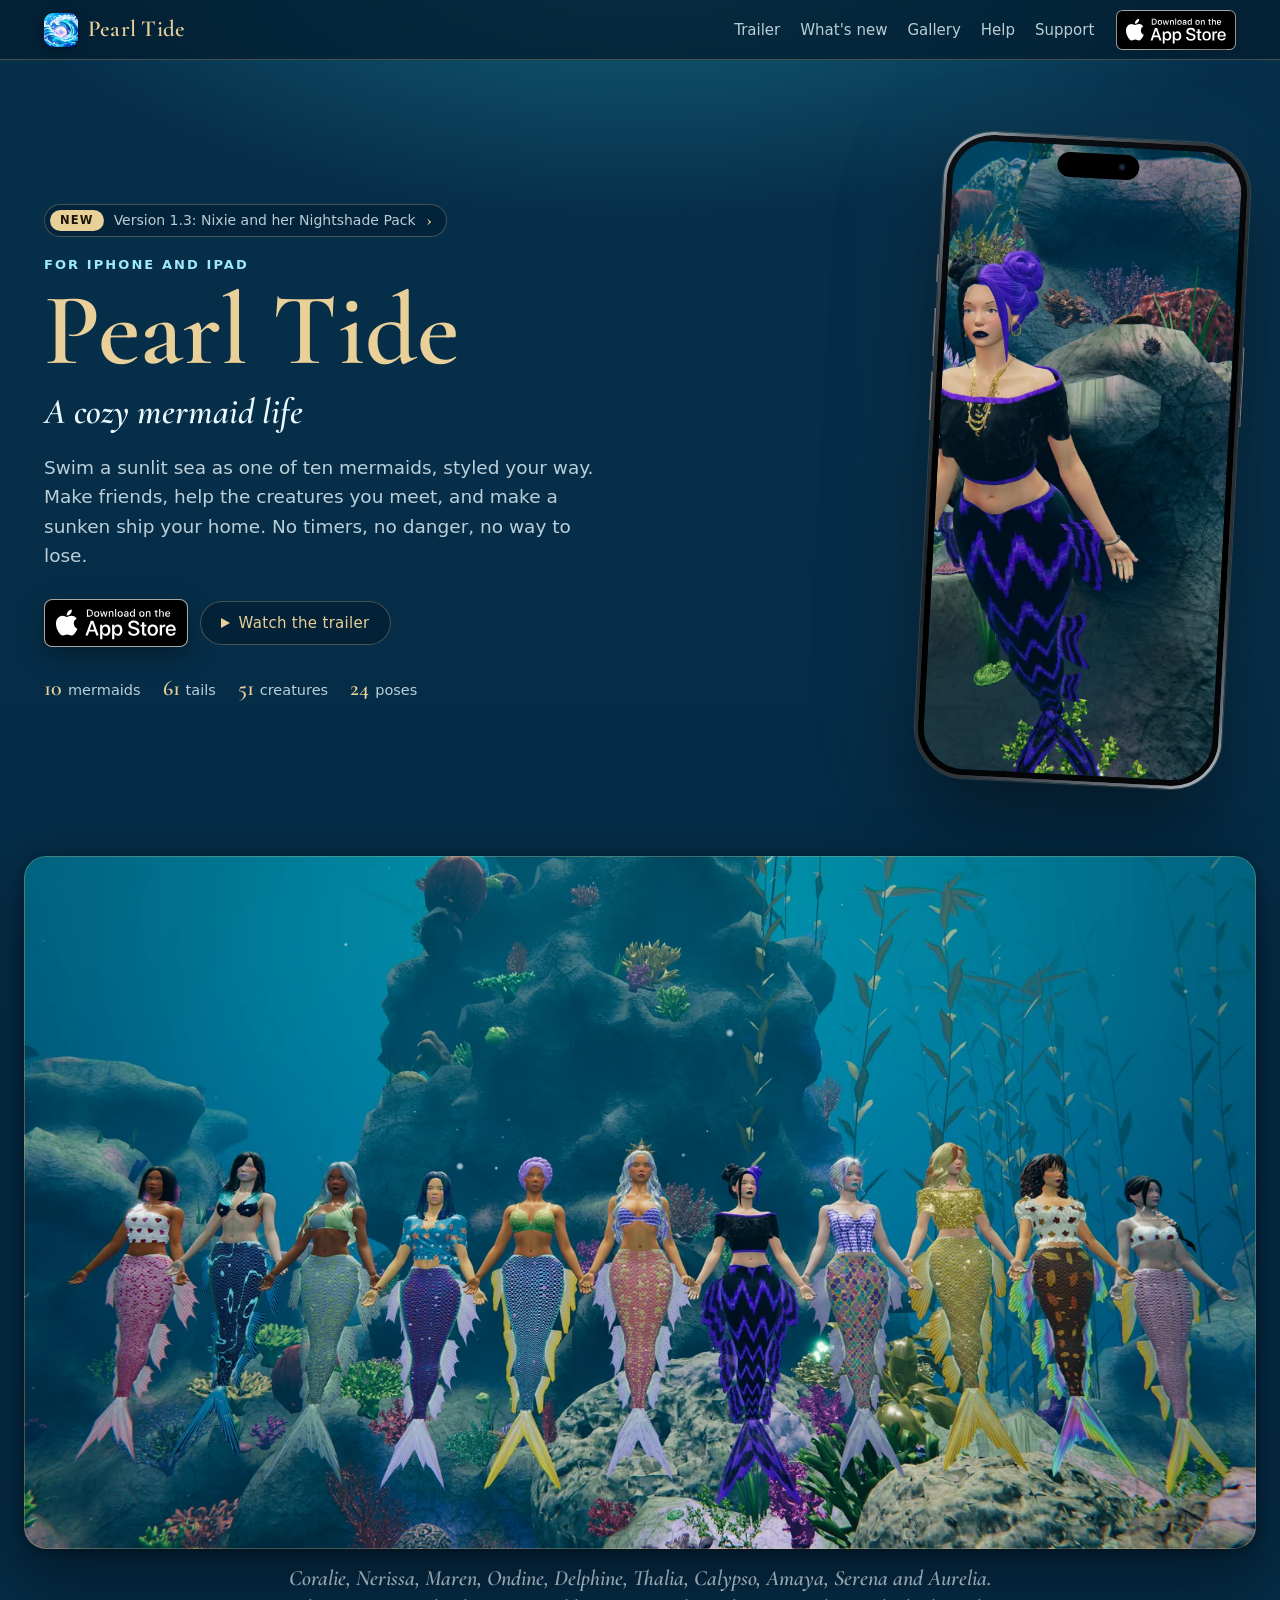
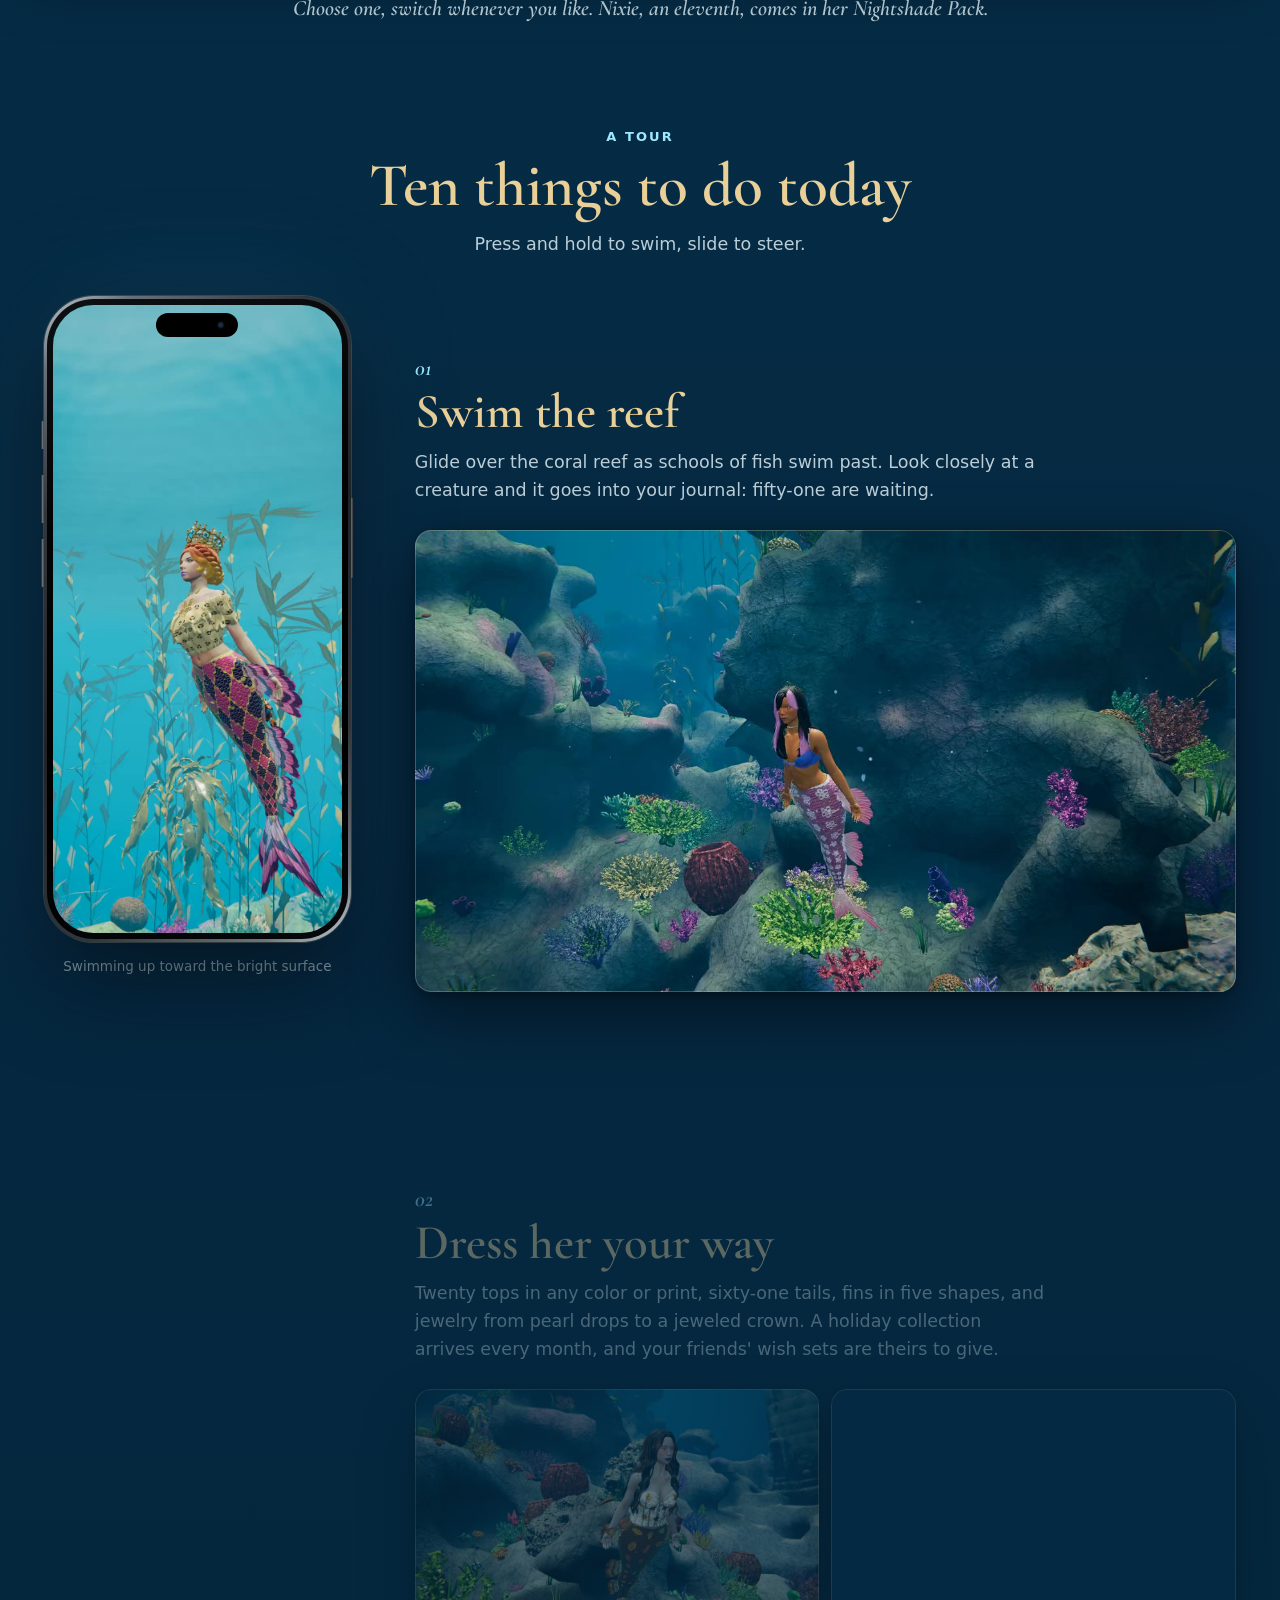
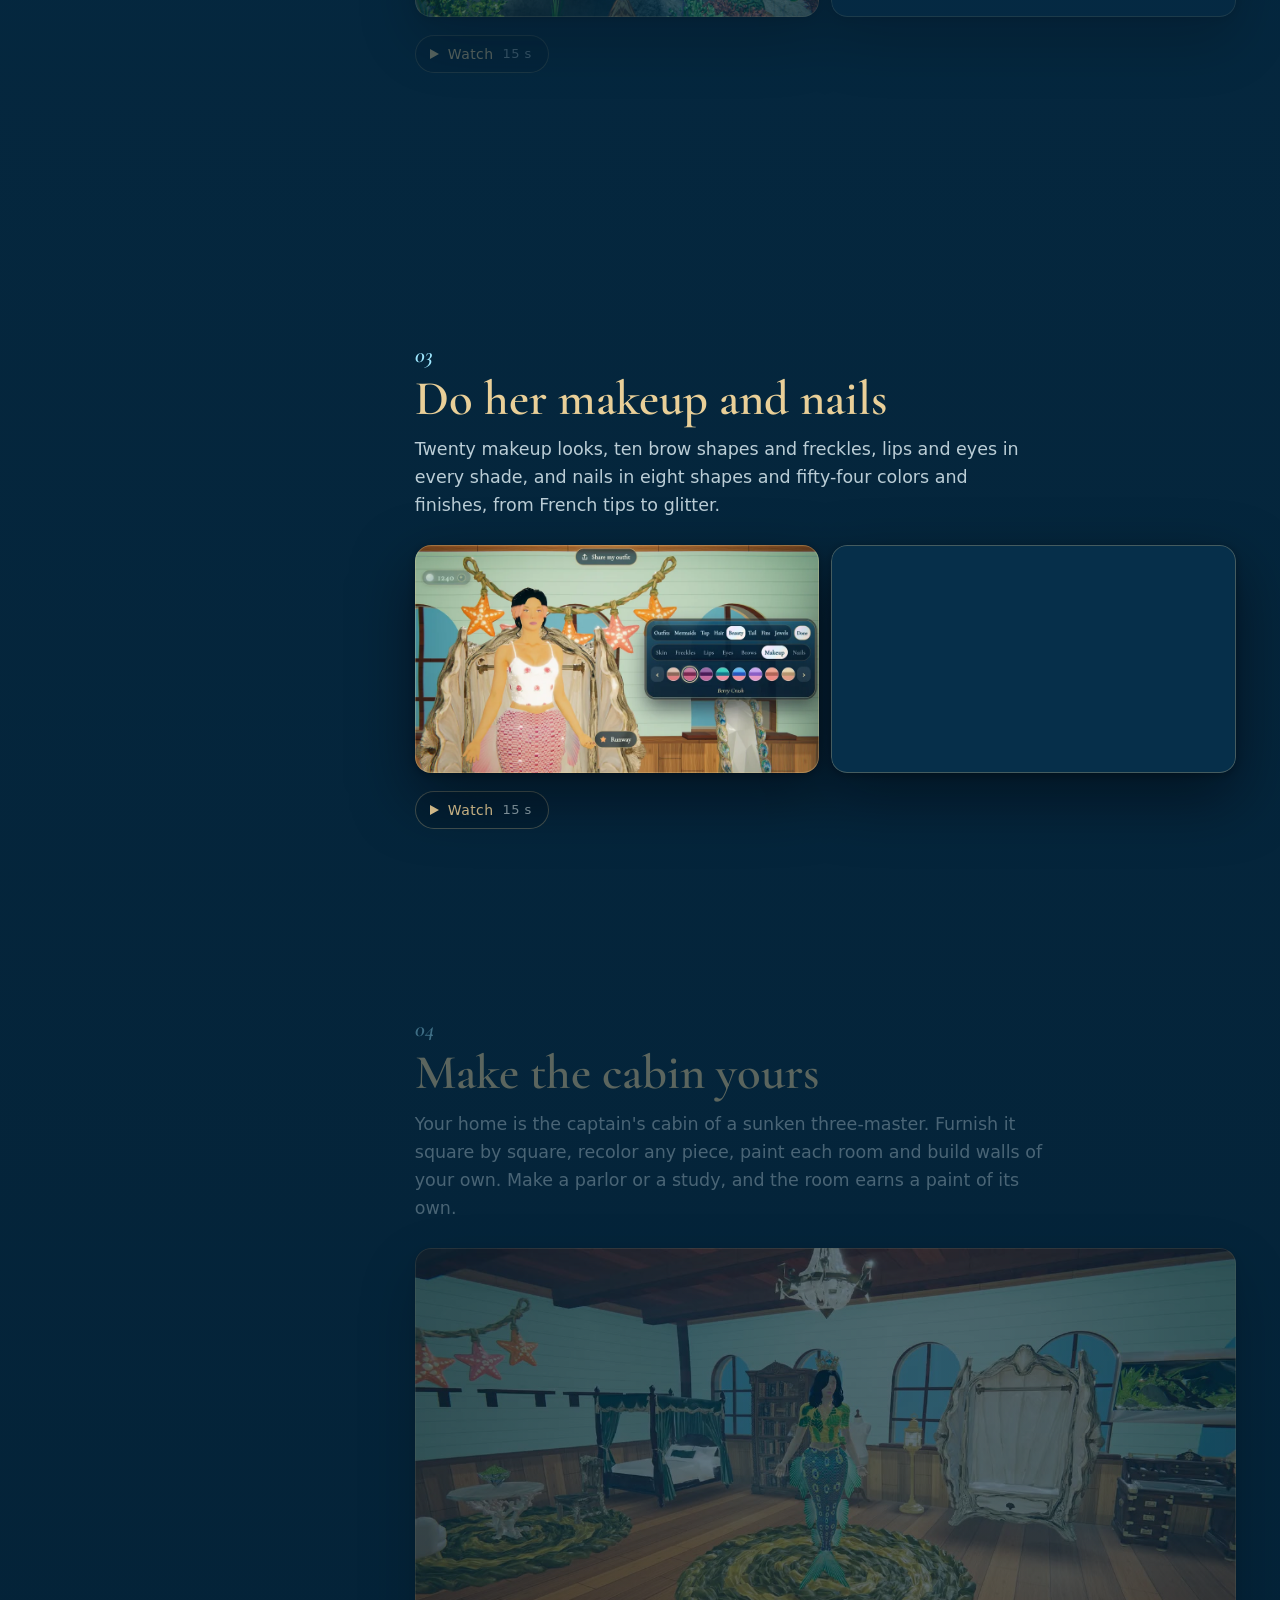
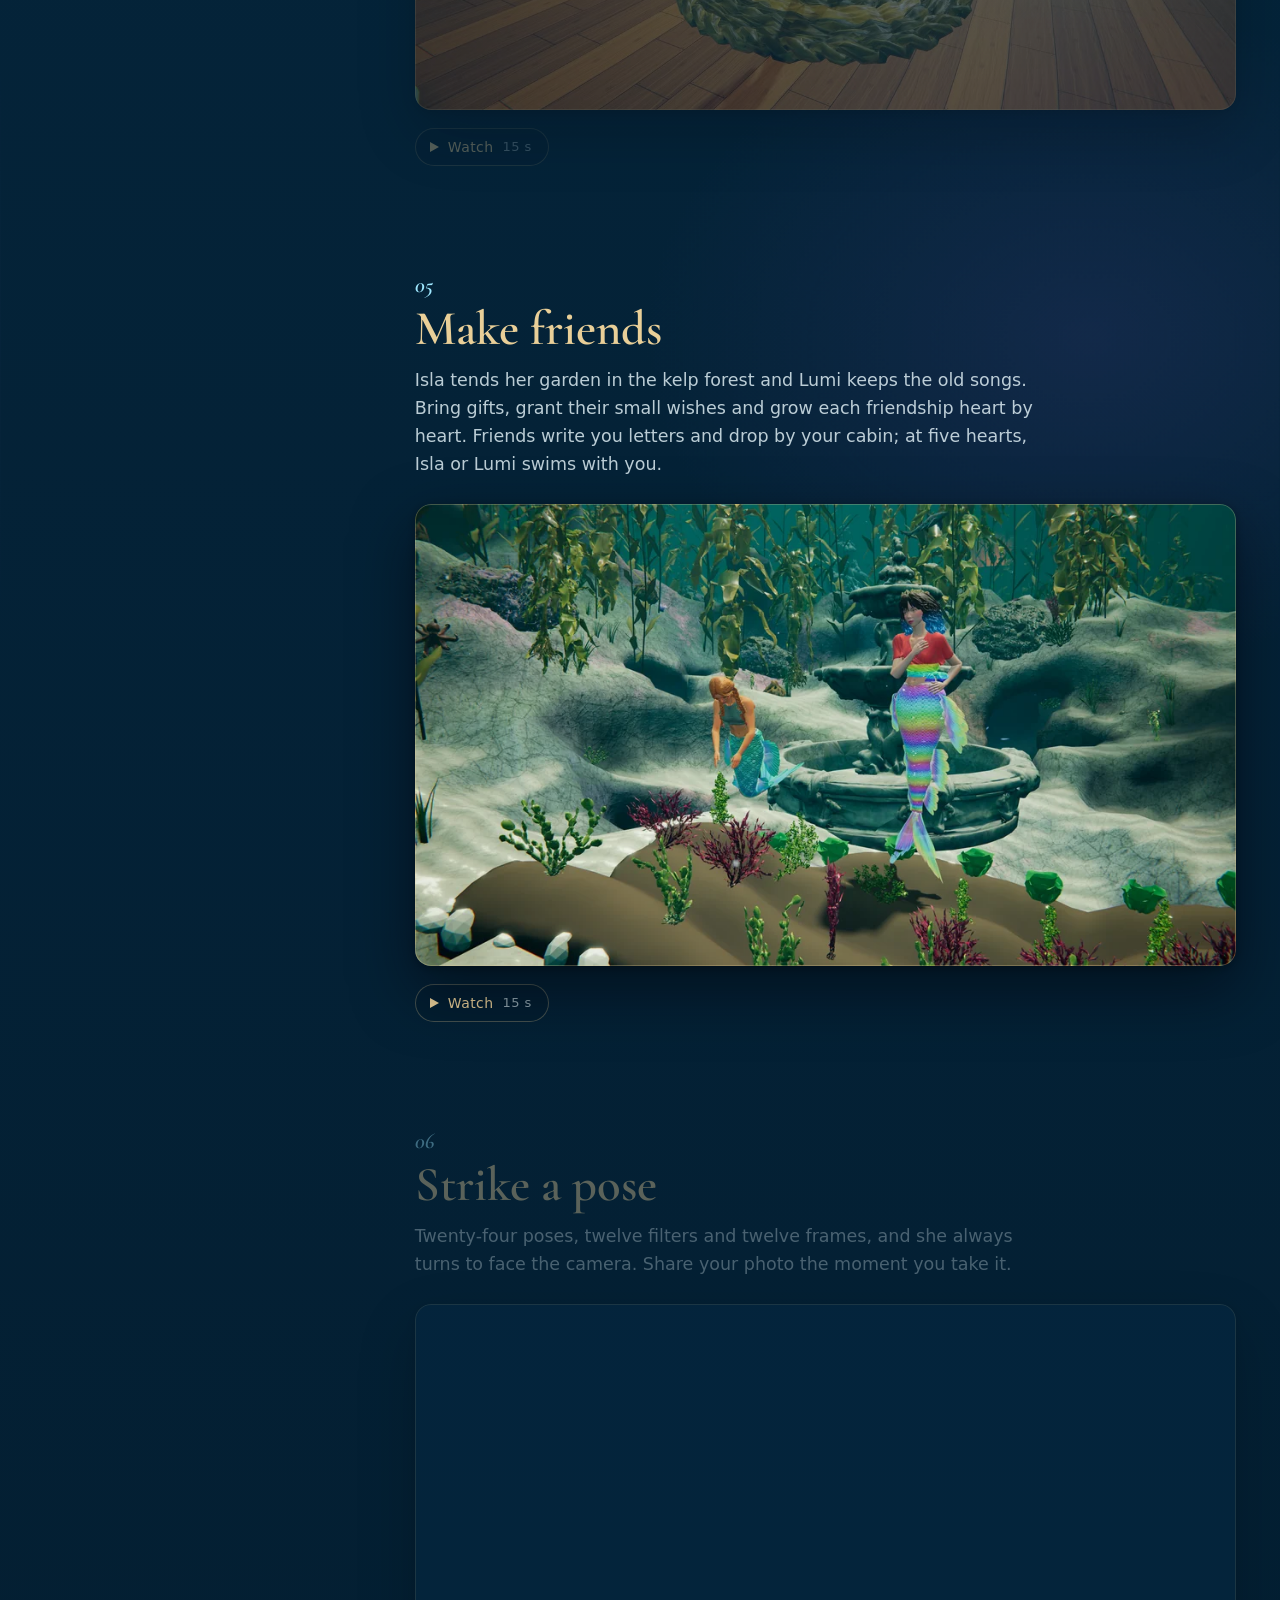
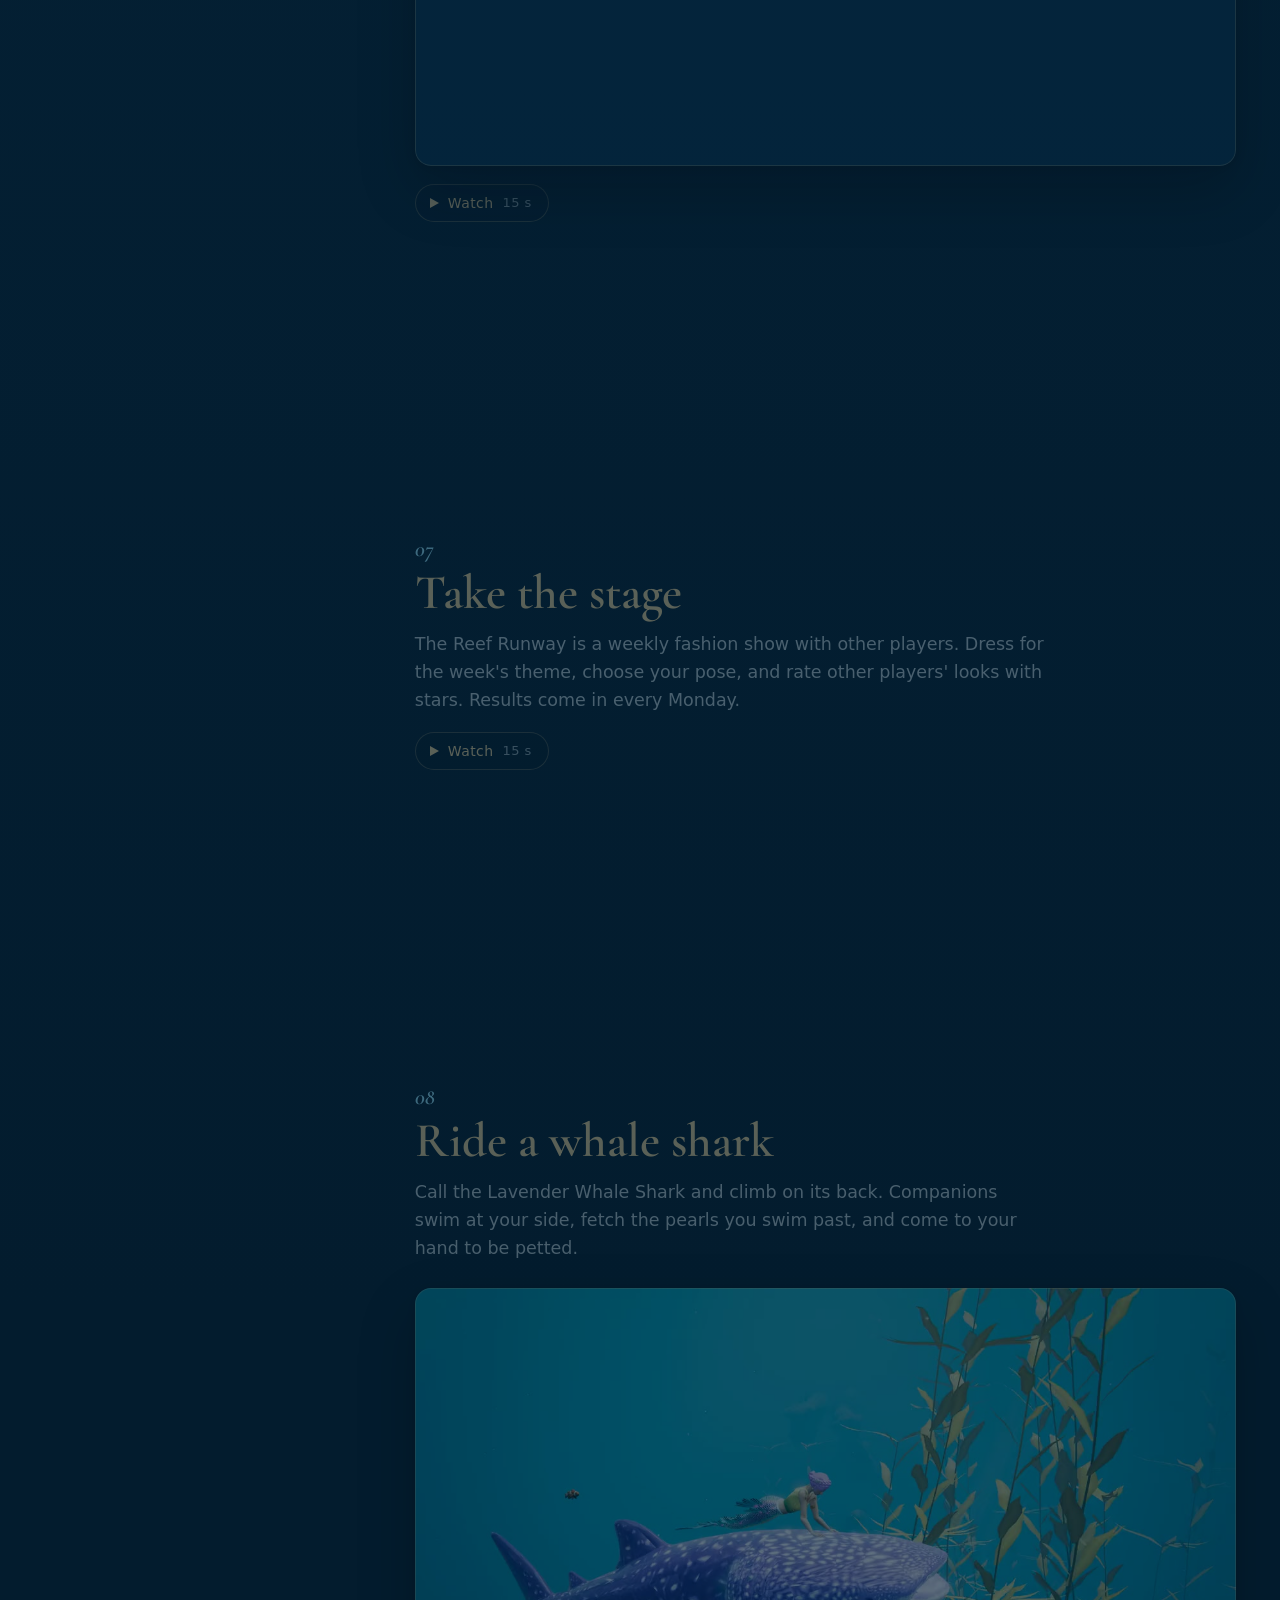
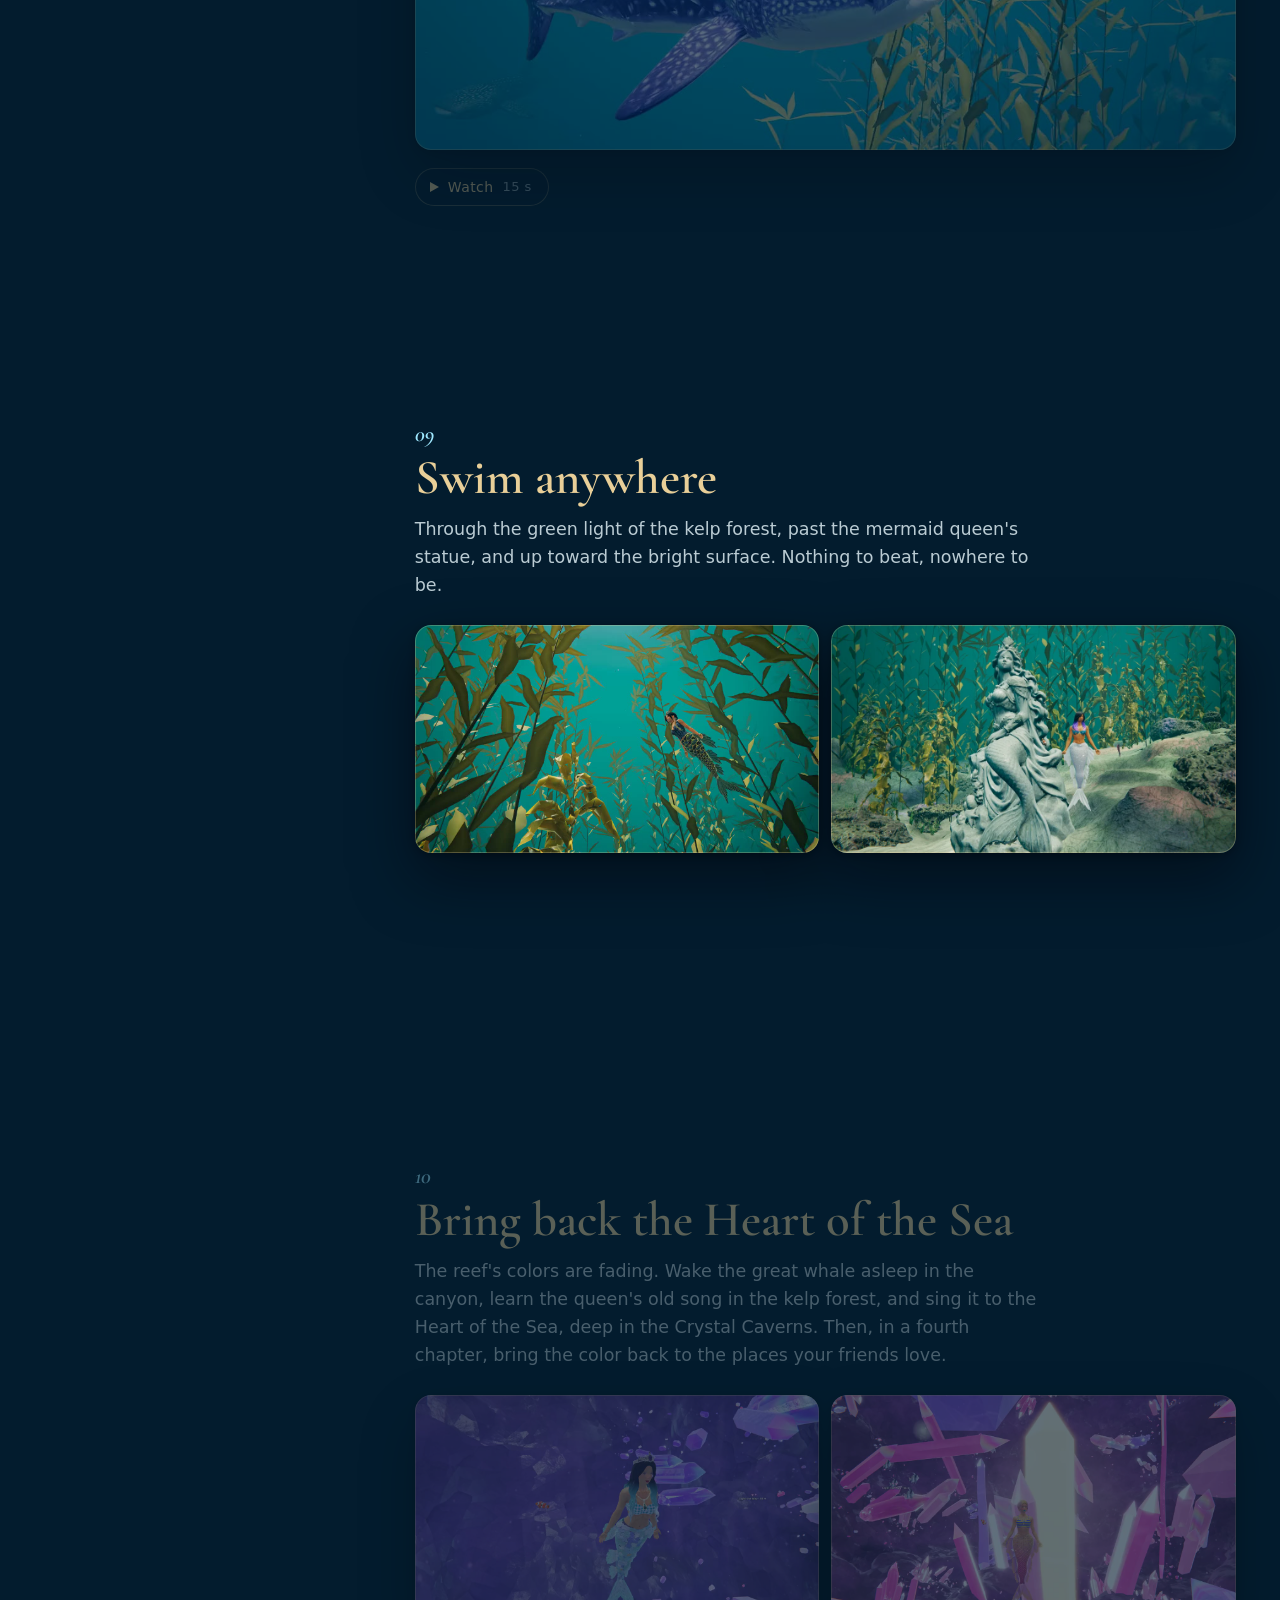
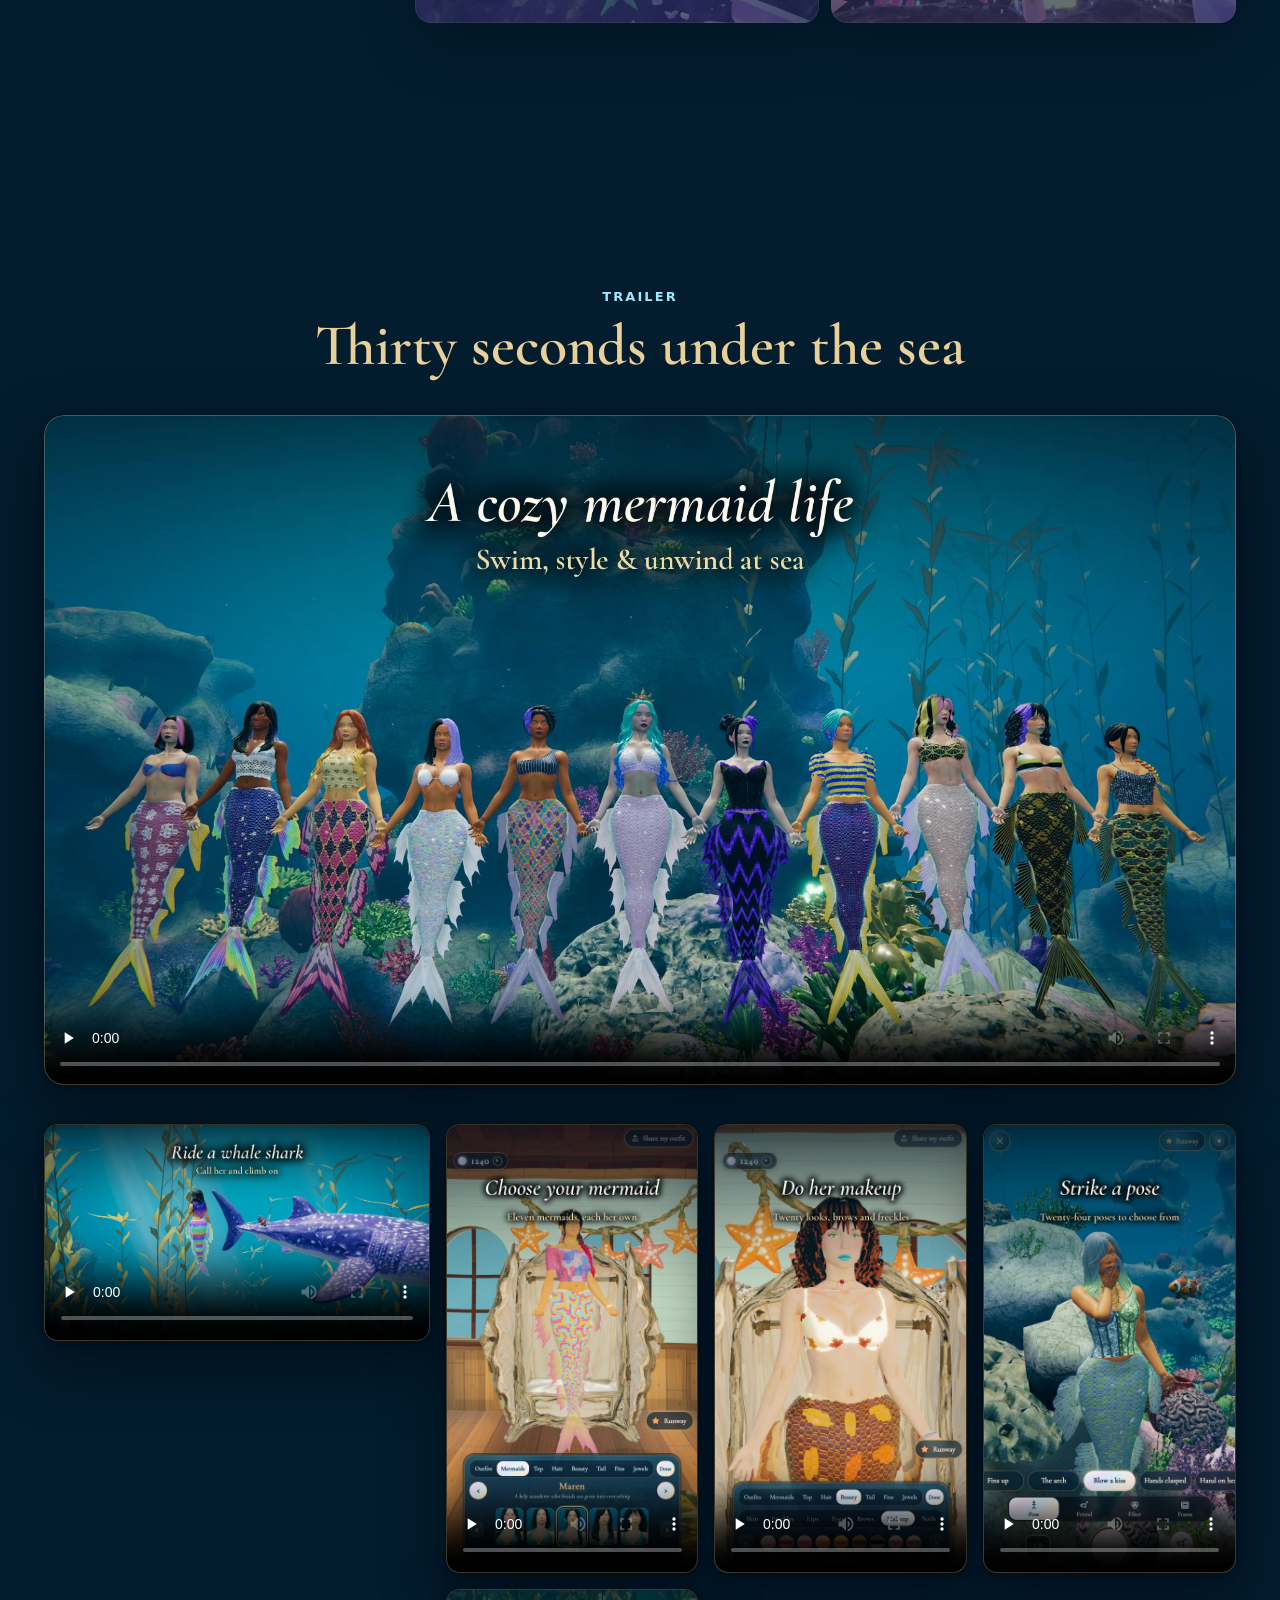
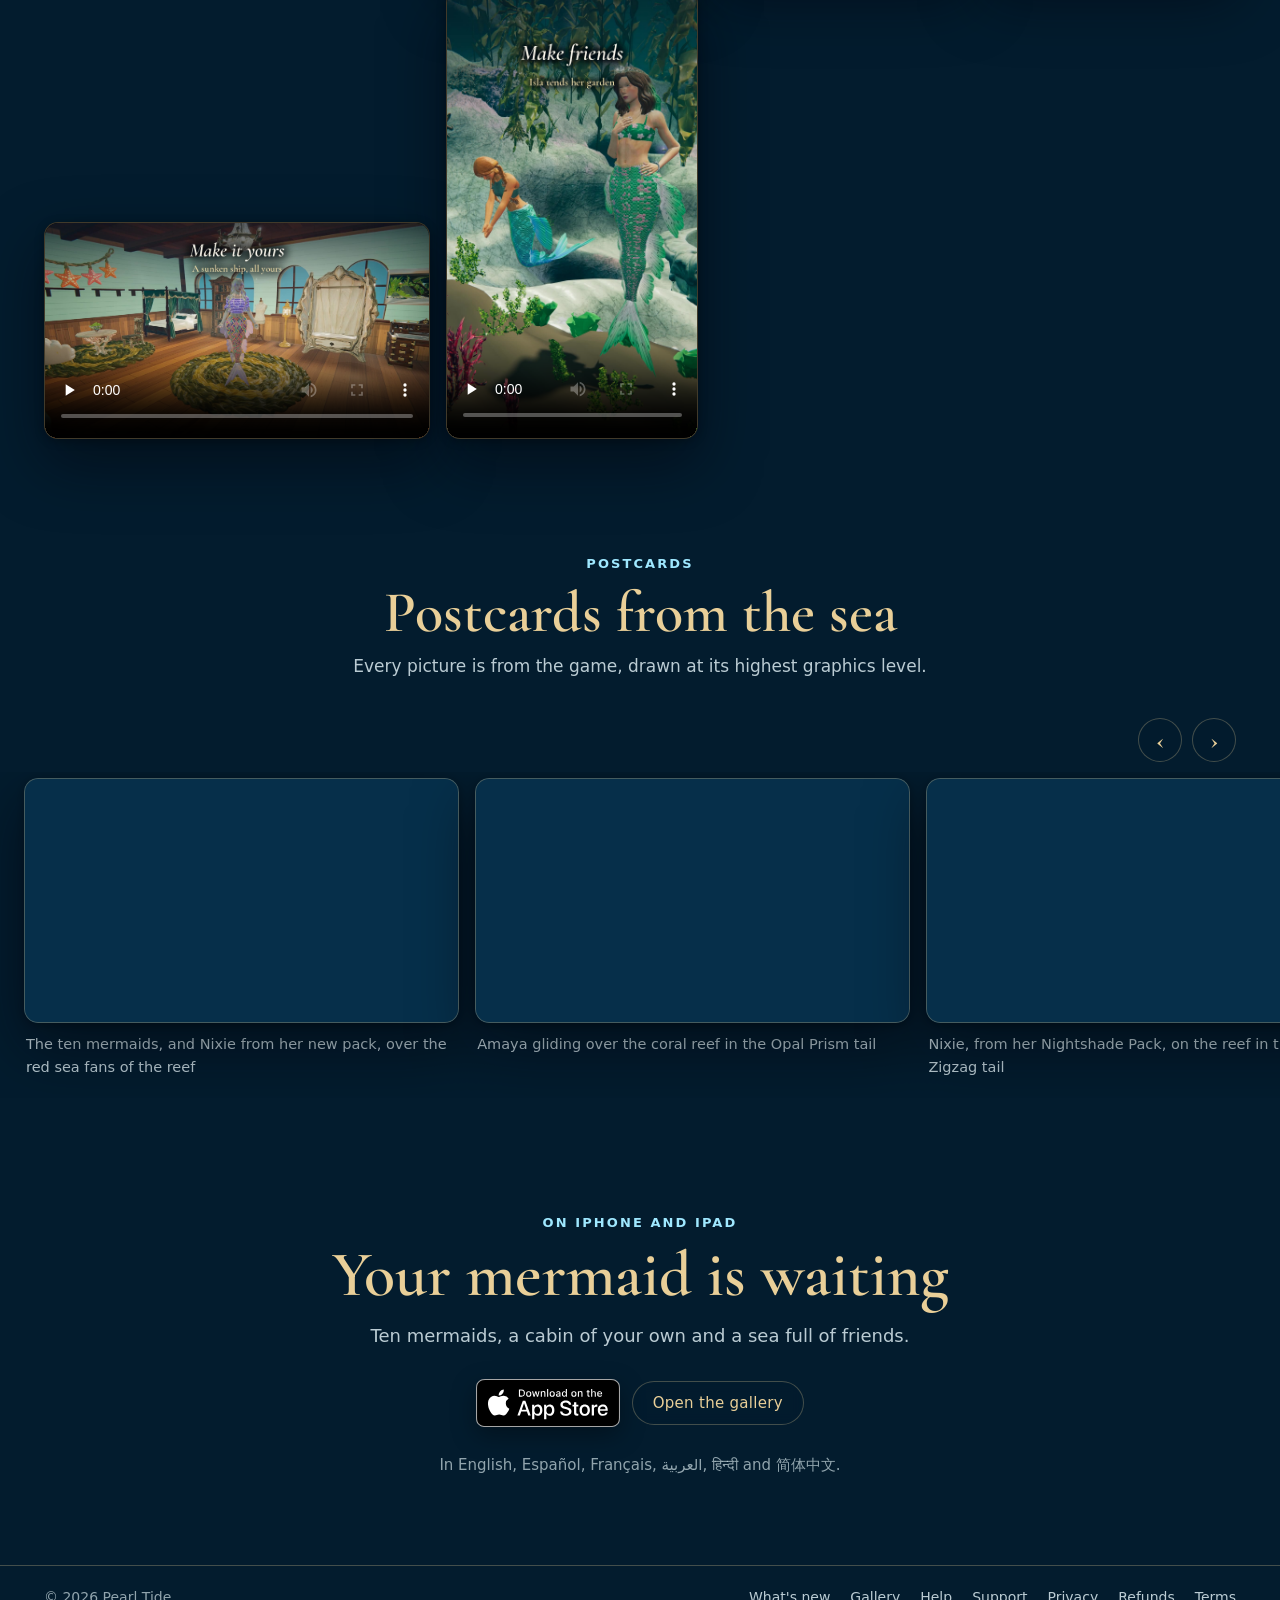
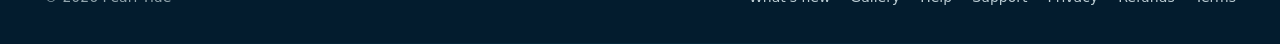
==== commit 297c3b31: "Publish the Pearl Tide site" ====
--- a/index.html
+++ b/index.html
@@ -34,7 +34,7 @@
 <section class="hero" aria-labelledby="hero-title">
   <div class="wrap">
     <div>
-      <a class="news" href="/whats-new.html"><b>New</b>Version 1.2: the Reef Runway, a weekly fashion show<span aria-hidden="true">›</span></a>
+      <a class="news" href="/whats-new.html"><b>New</b>Version 1.3: Nixie and her Nightshade Pack<span aria-hidden="true">›</span></a>
       <p class="eyebrow">For iPhone and iPad</p>
       <h1 id="hero-title">Pearl Tide</h1>
       <p class="tag">A cozy mermaid life</p>
@@ -57,7 +57,7 @@
   <div class="frame" data-view data-full="/img/lineup-2560.webp" data-cap="The ten mermaids, and Nixie from her new pack, over the red sea fans of the reef">
     <video class="loop" data-src="/media/hero-1920.mp4" data-src-small="/media/hero-1280.mp4" poster="/img/lineup-1600.webp"></video>
   </div>
-  <p>Coralie, Nerissa, Maren, Ondine, Delphine, Thalia, Calypso, Amaya, Serena and Aurelia. Choose one, switch whenever you like. Nixie joins them next, in her Nightshade Pack.</p>
+  <p>Coralie, Nerissa, Maren, Ondine, Delphine, Thalia, Calypso, Amaya, Serena and Aurelia. Choose one, switch whenever you like. Nixie, an eleventh, comes in her Nightshade Pack.</p>
 </section>
 
 <section class="tour" aria-labelledby="tour-title">
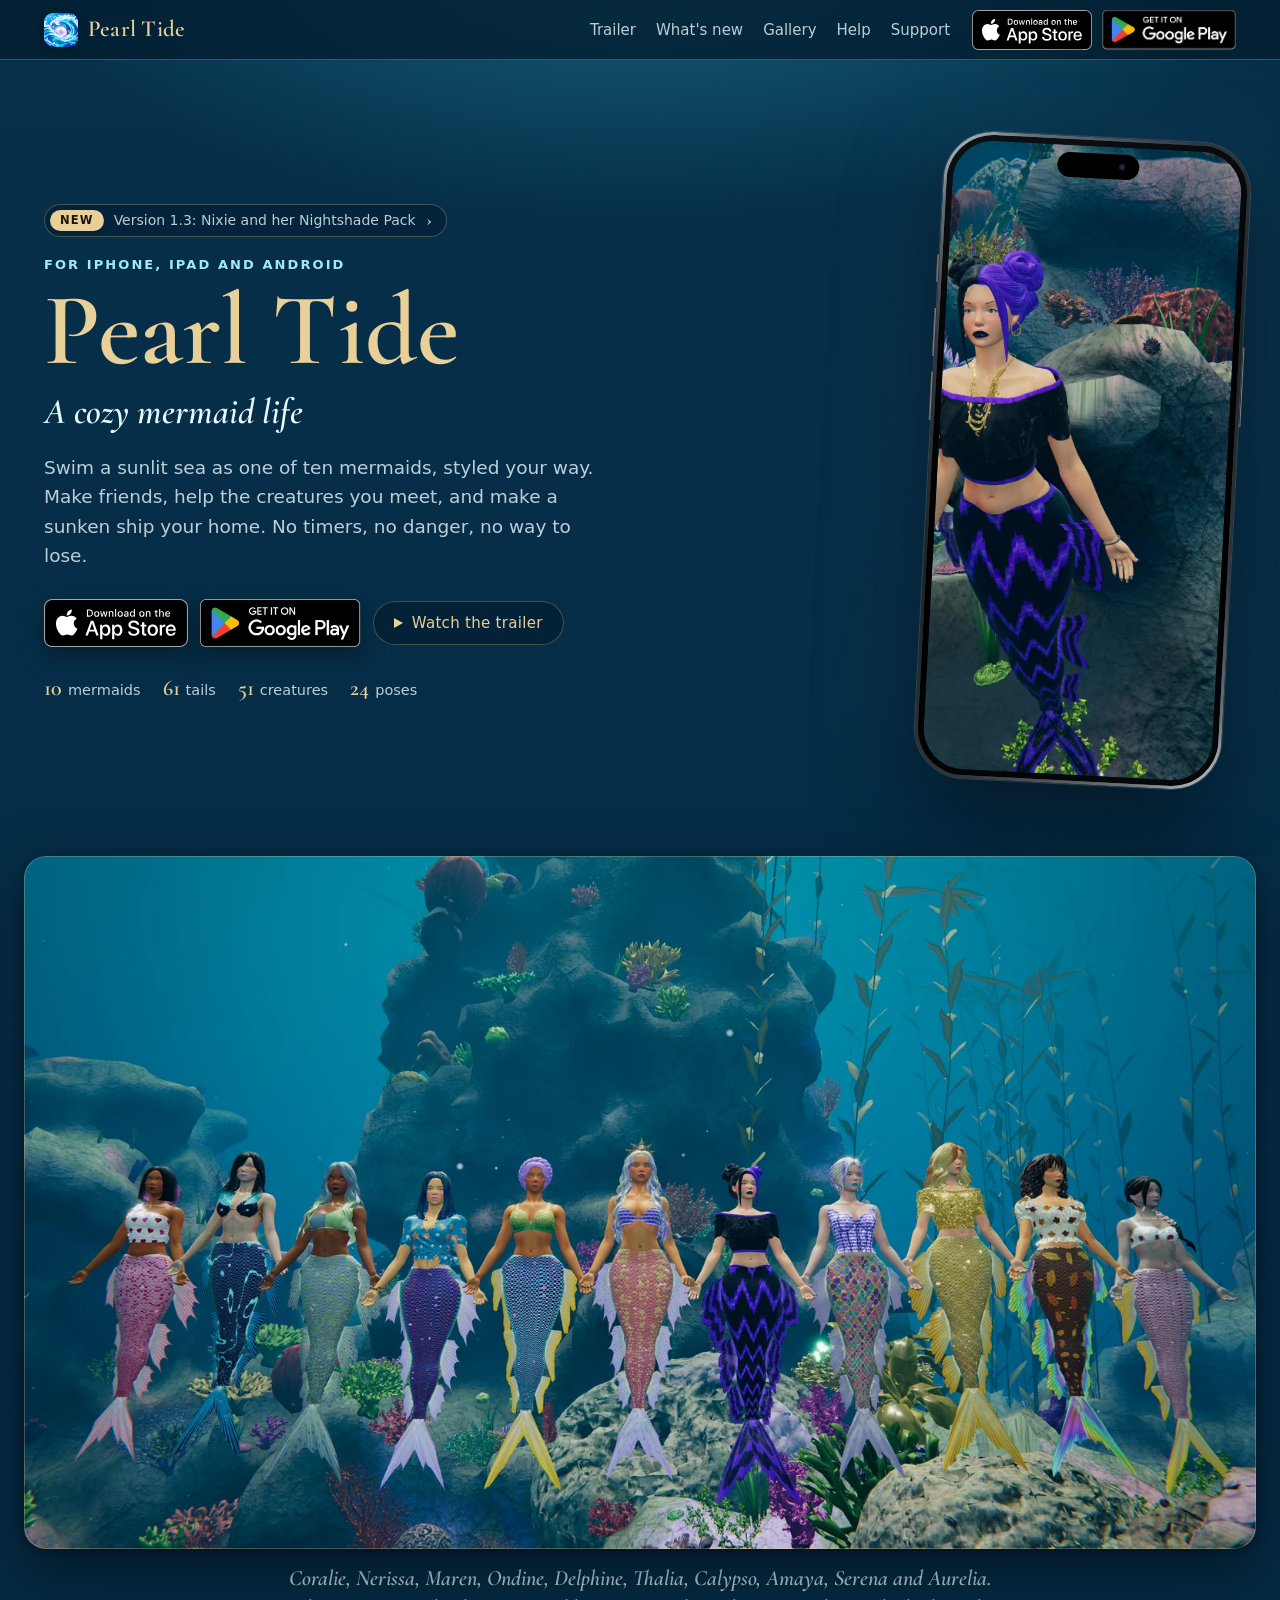
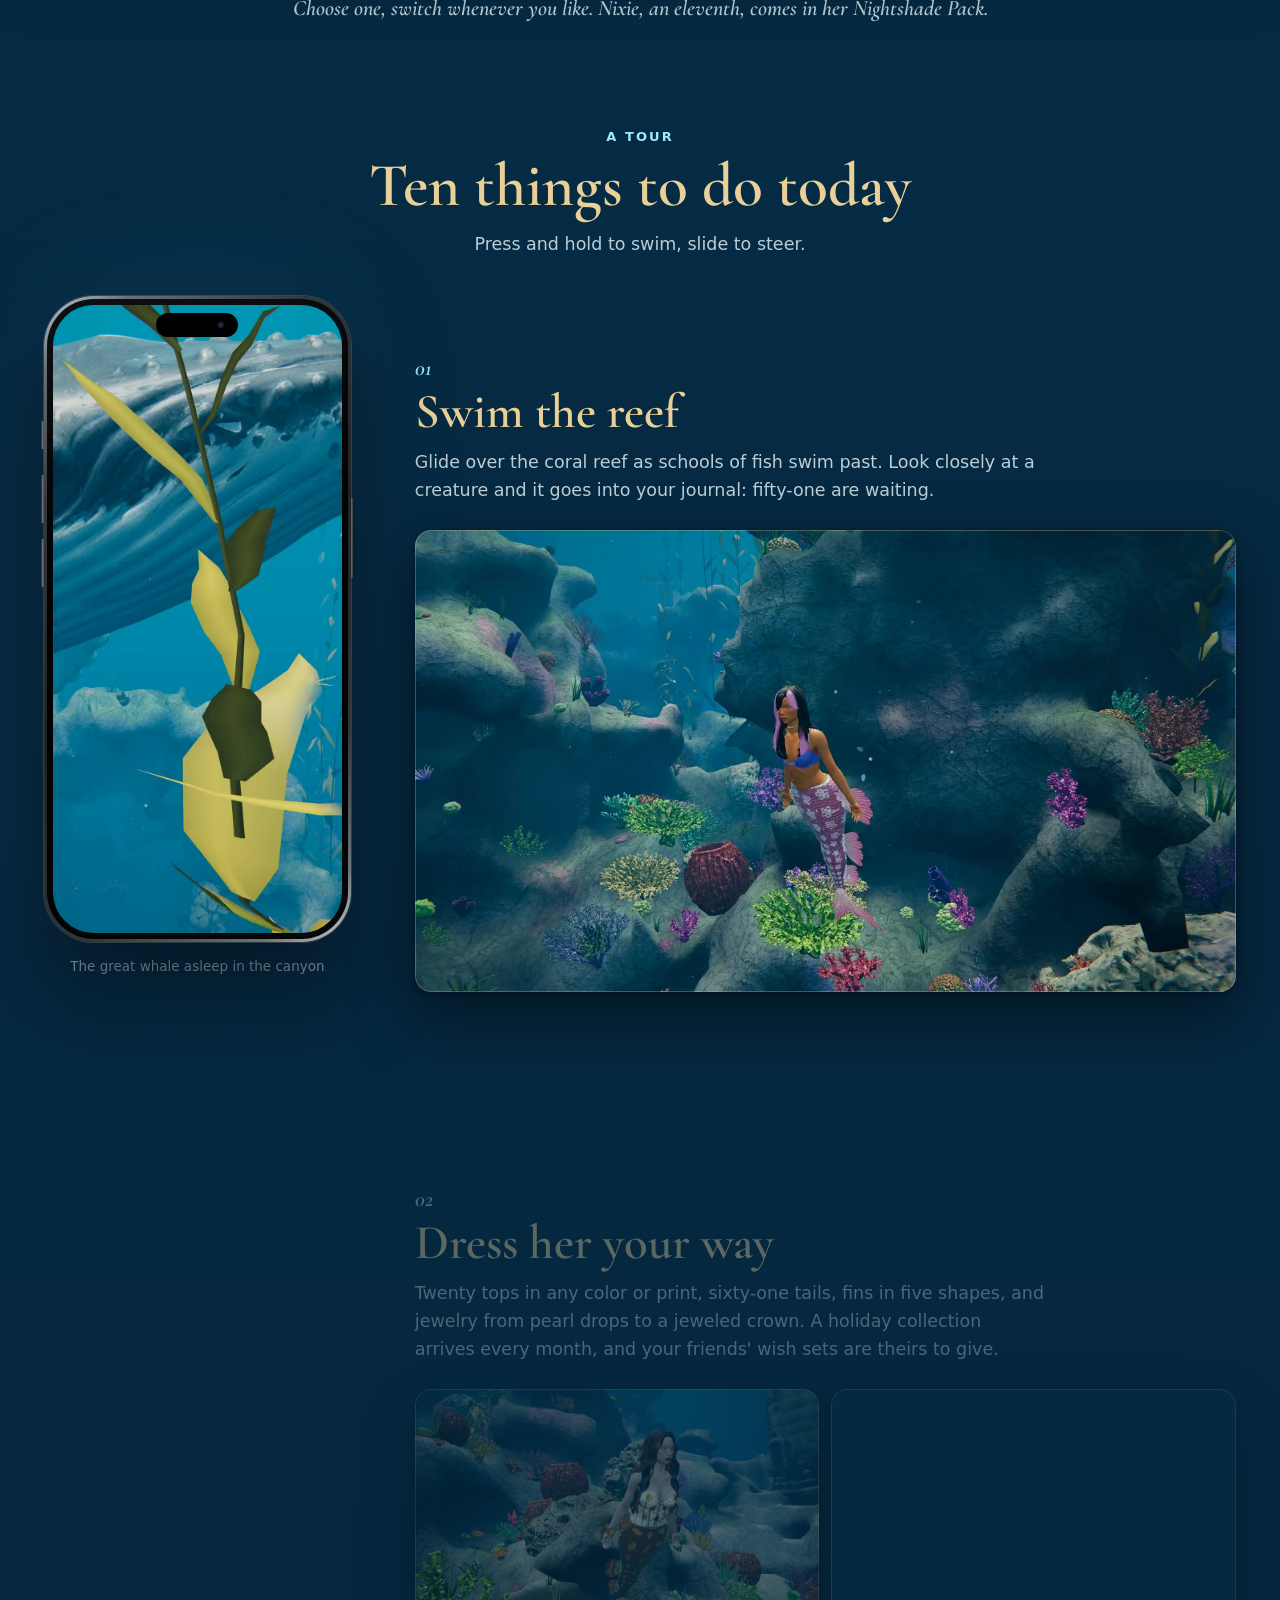
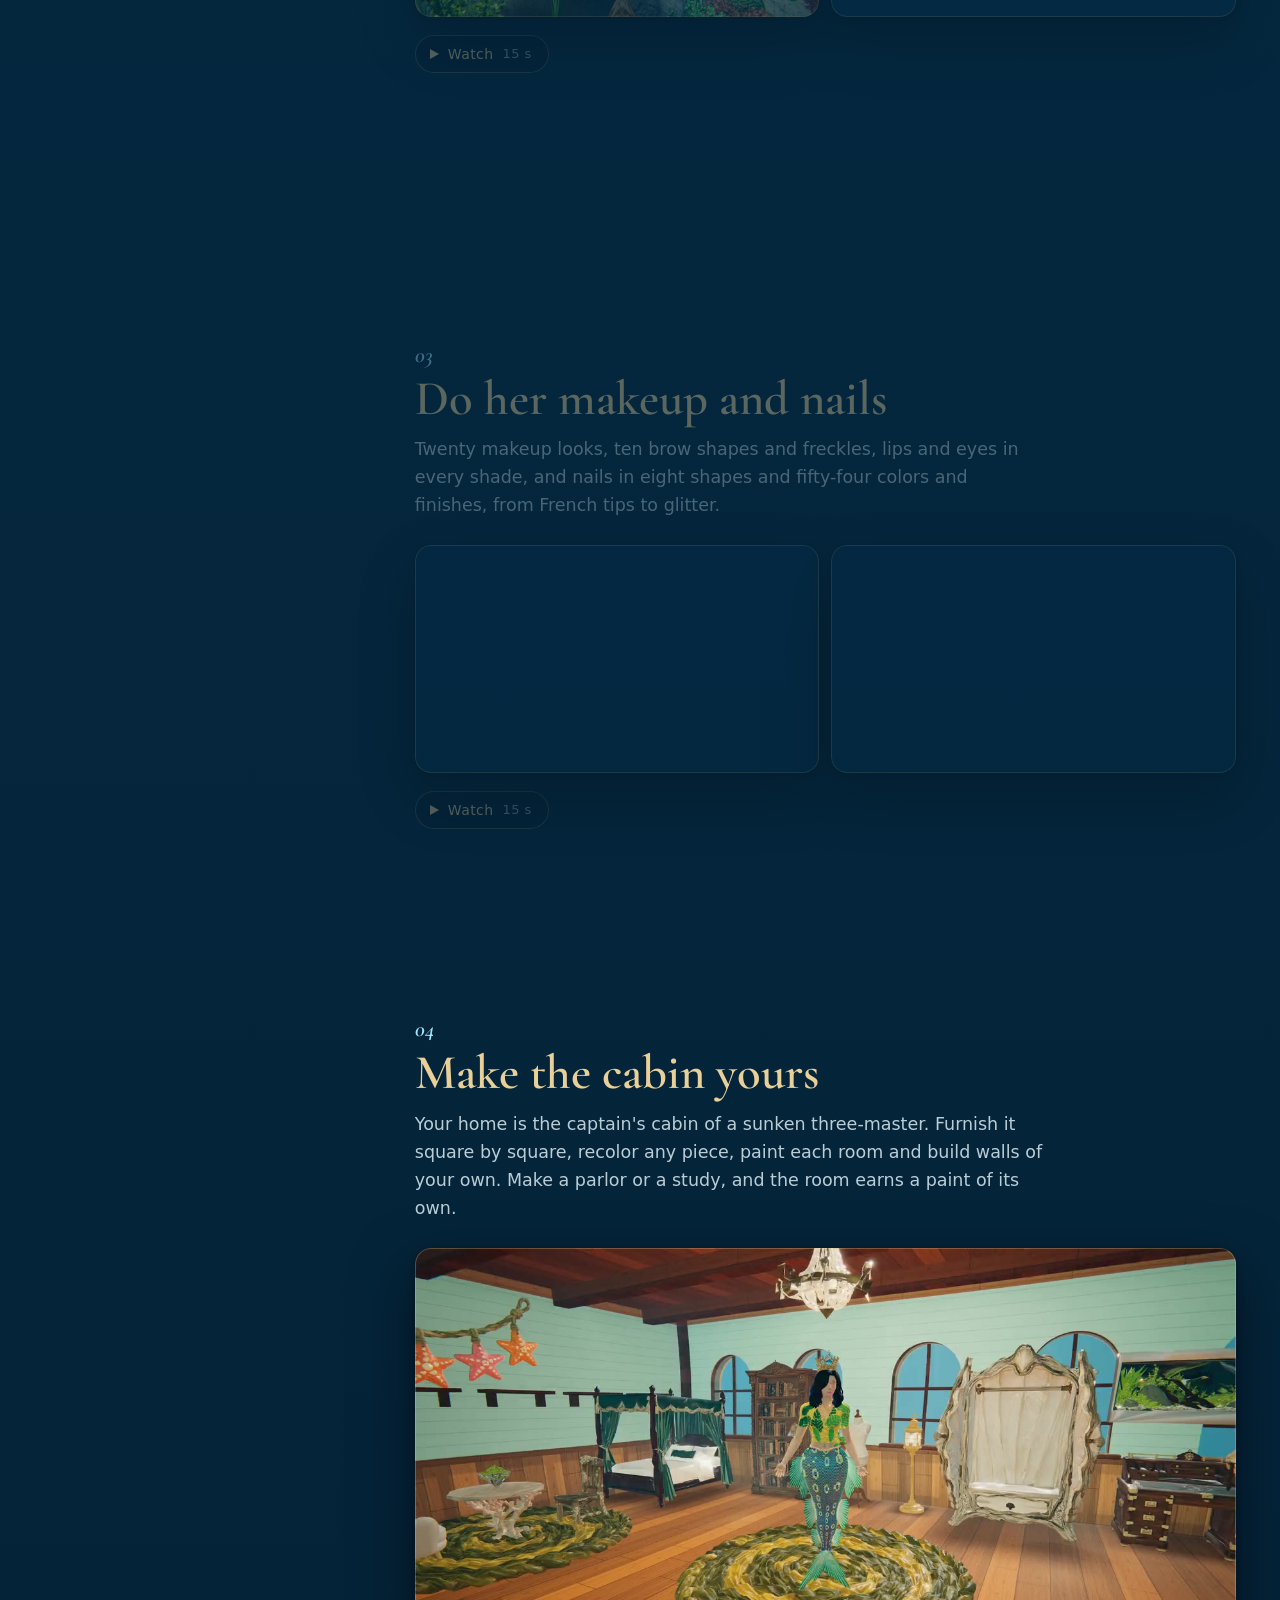
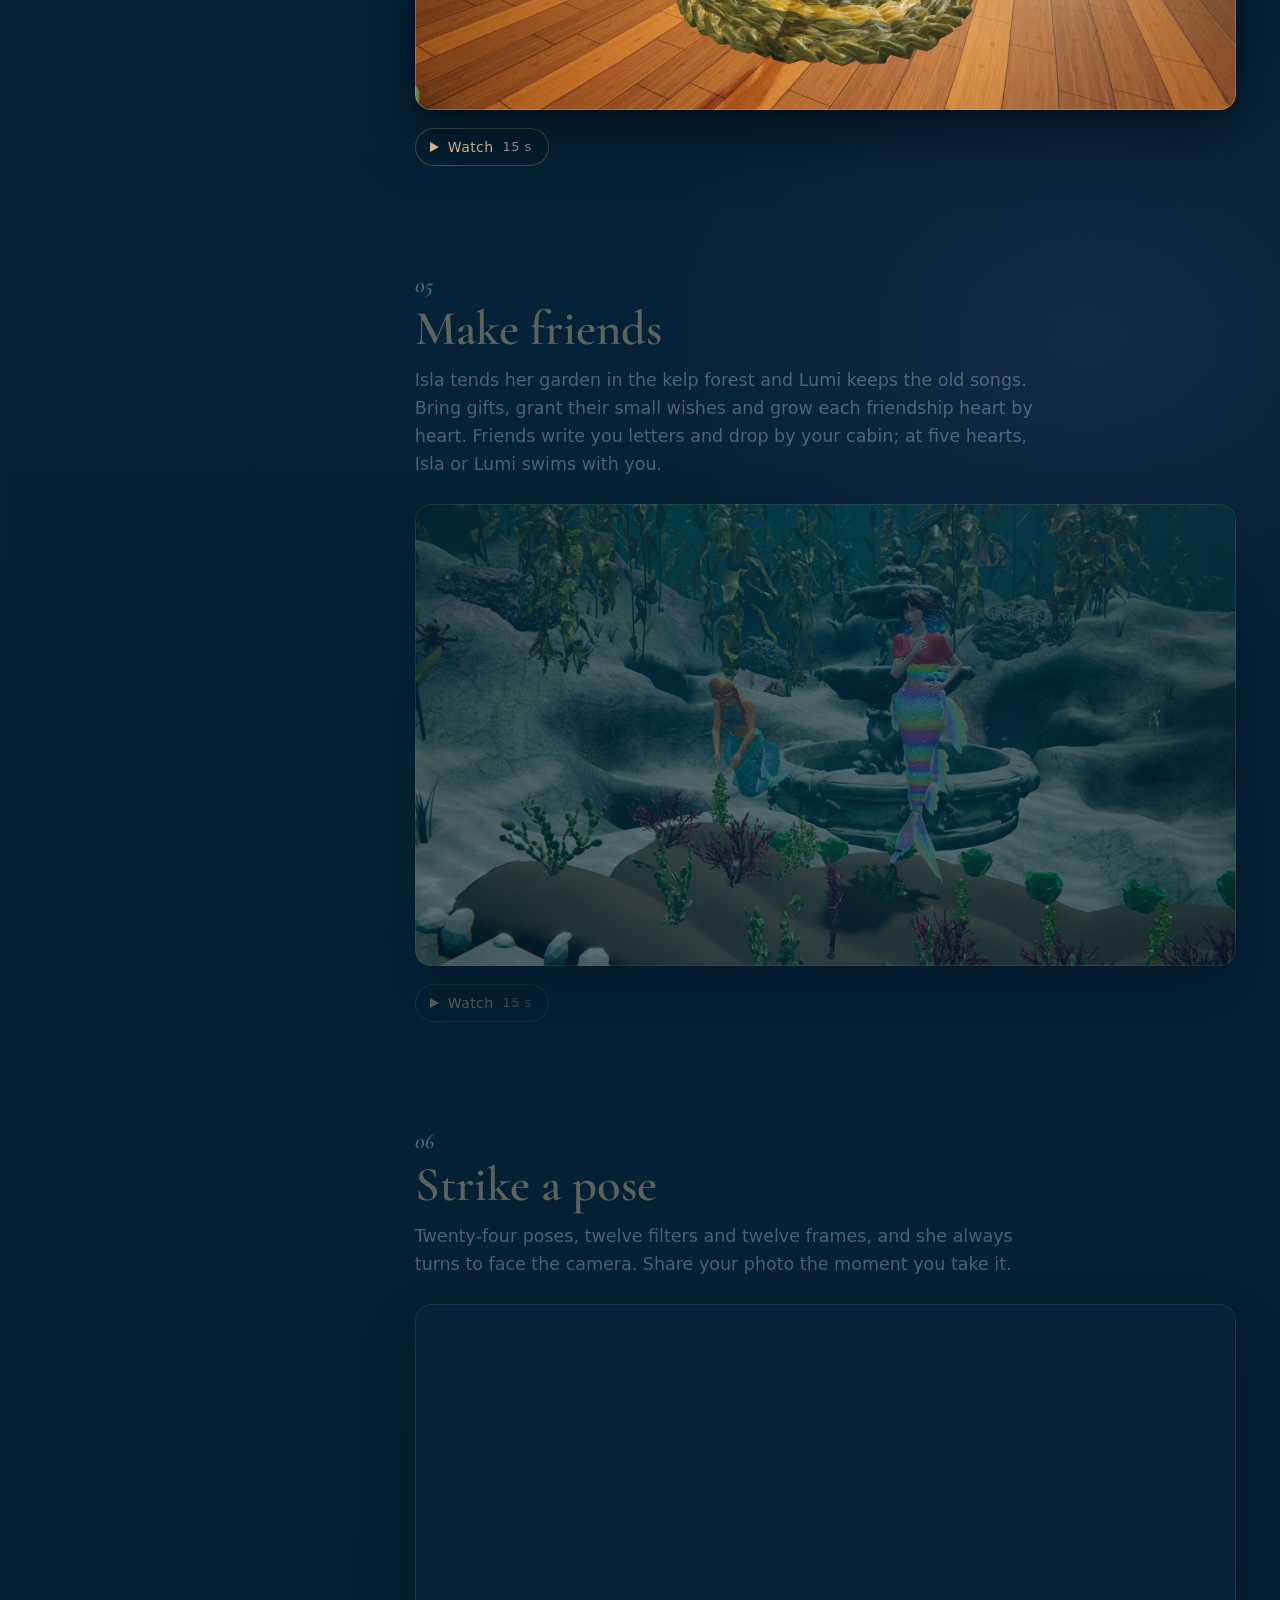
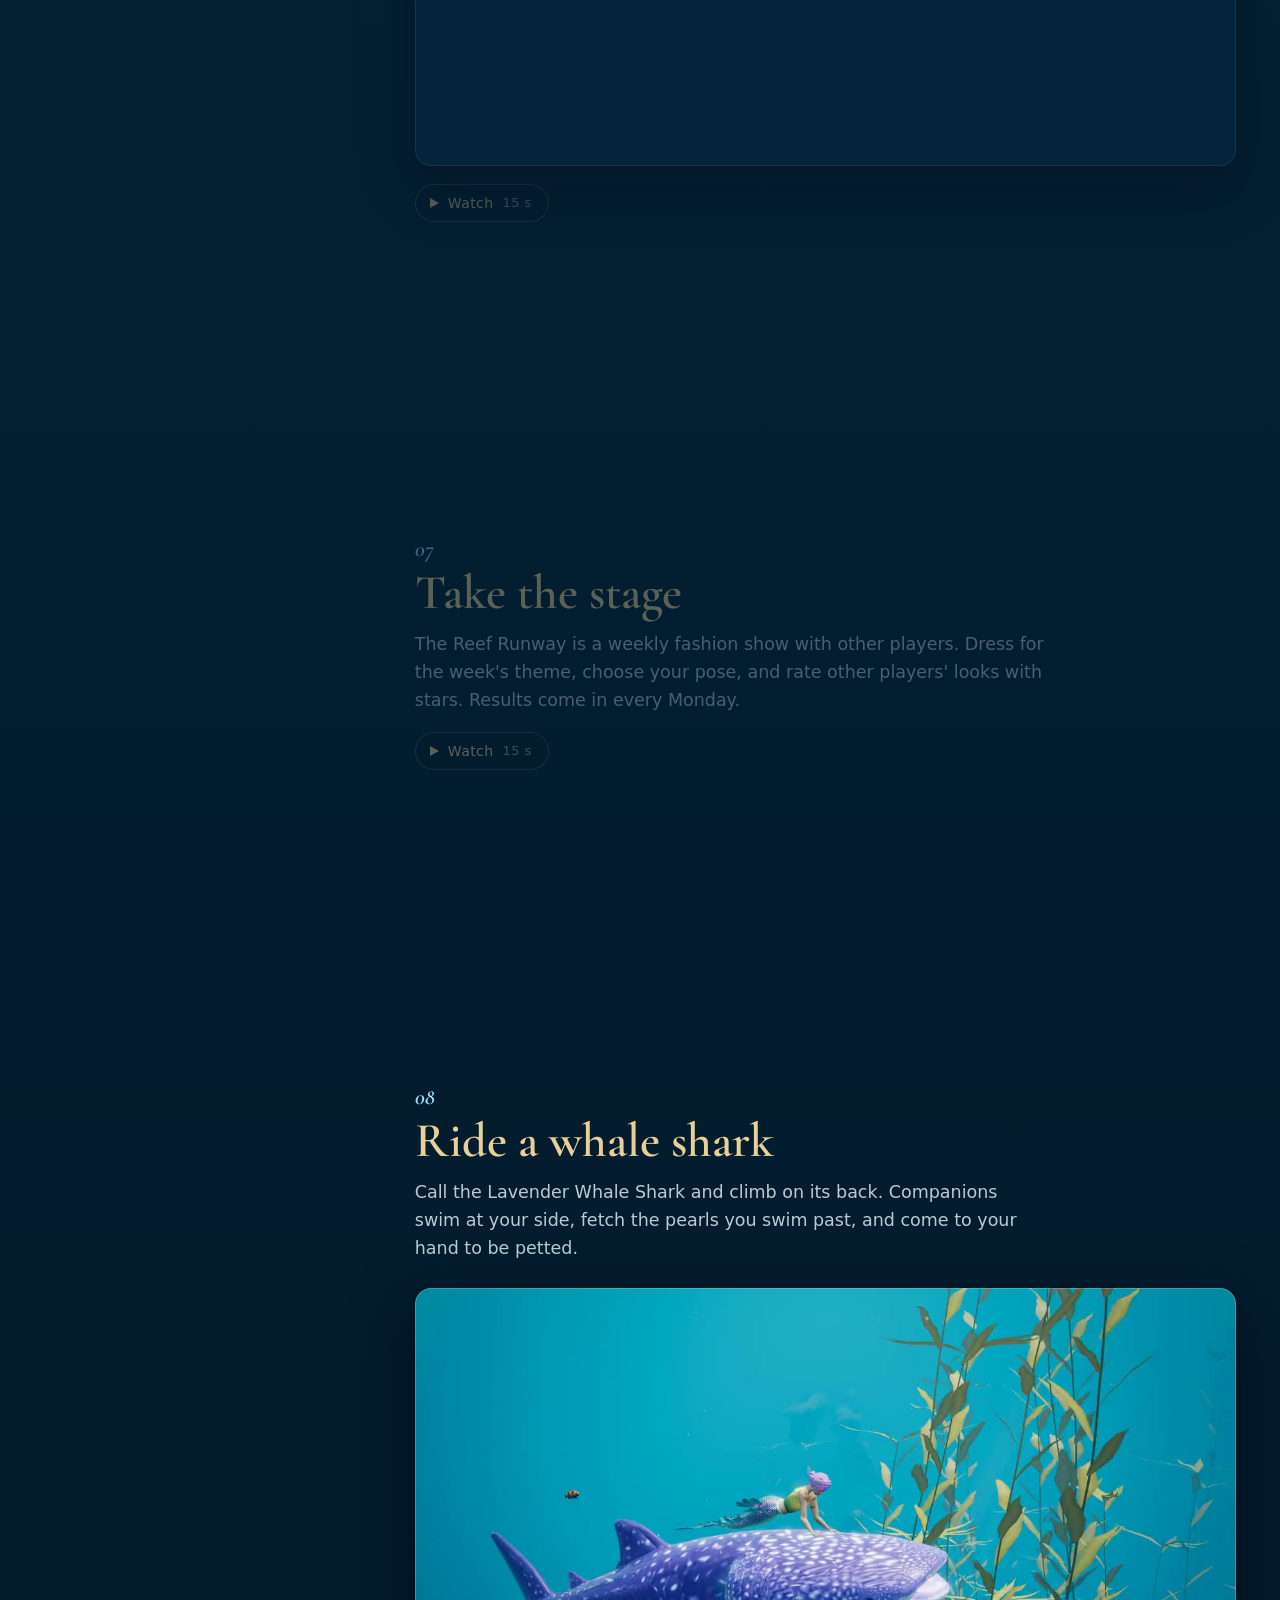
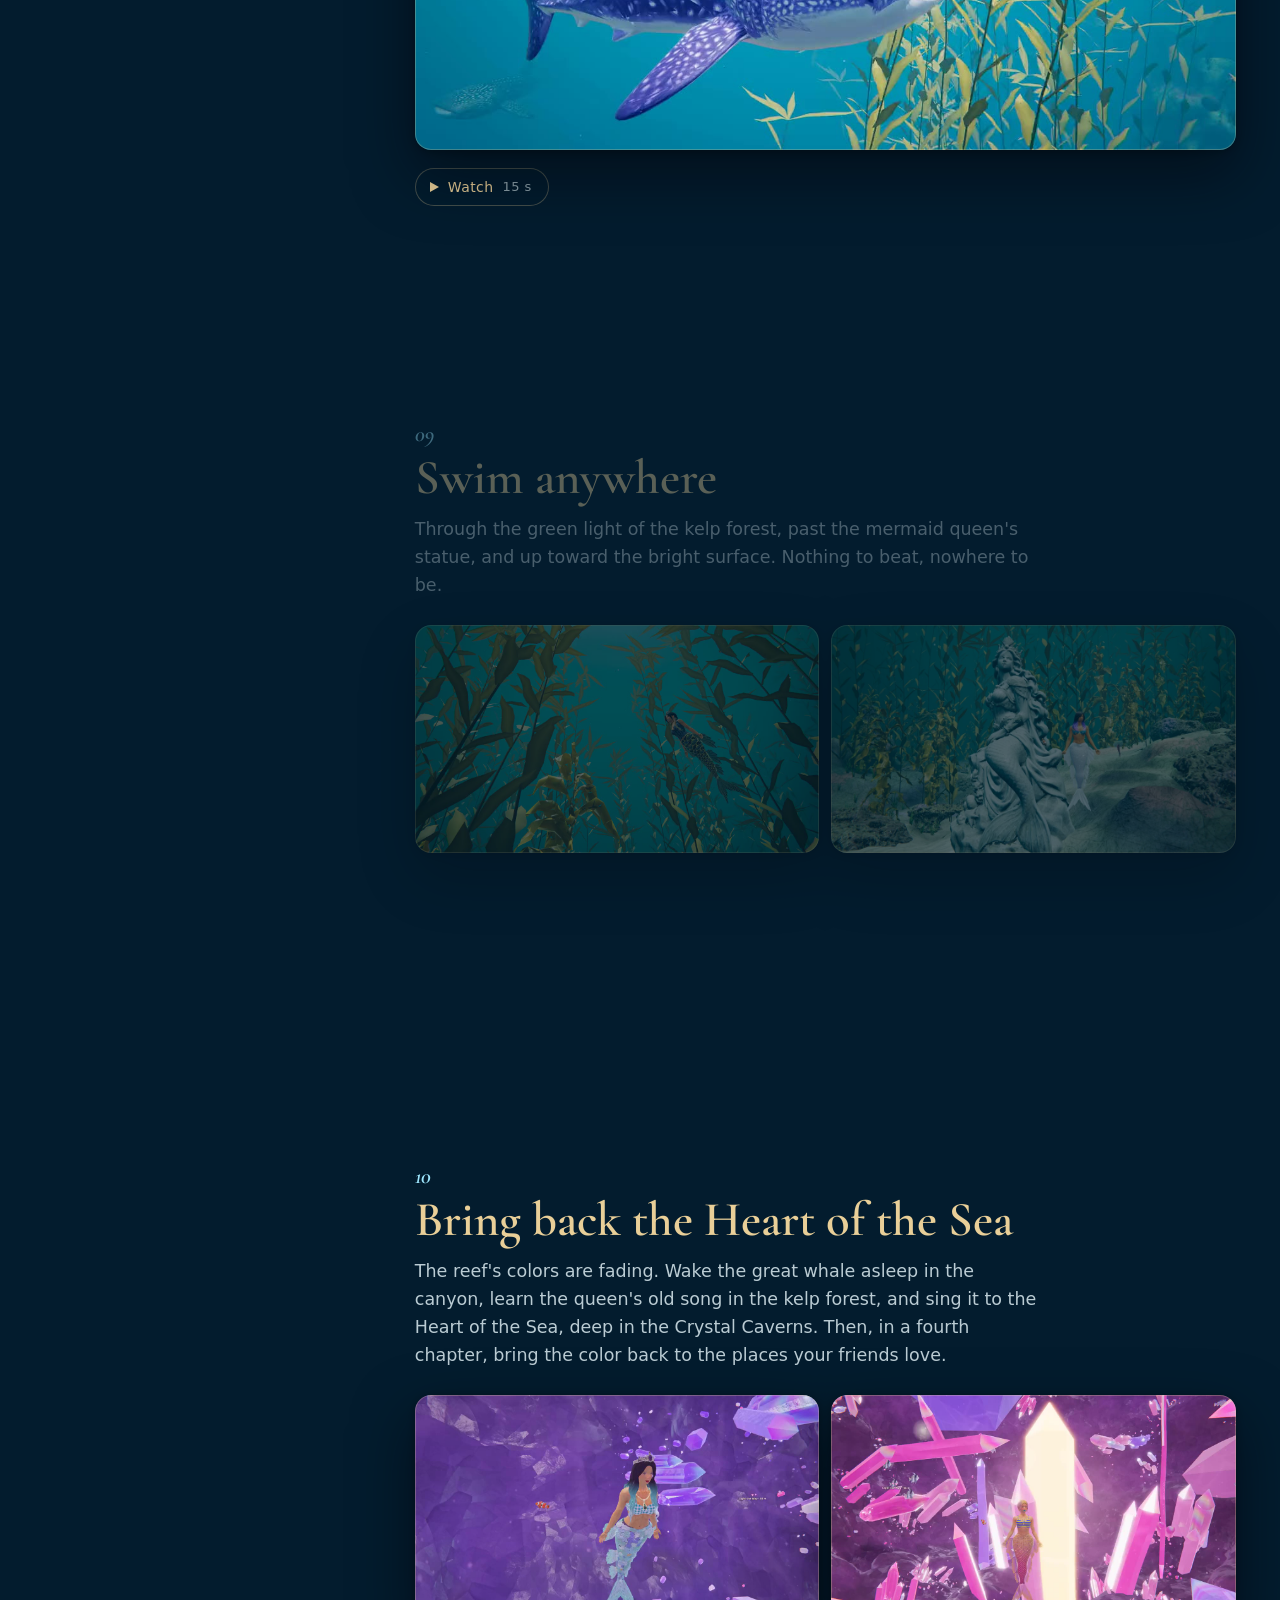
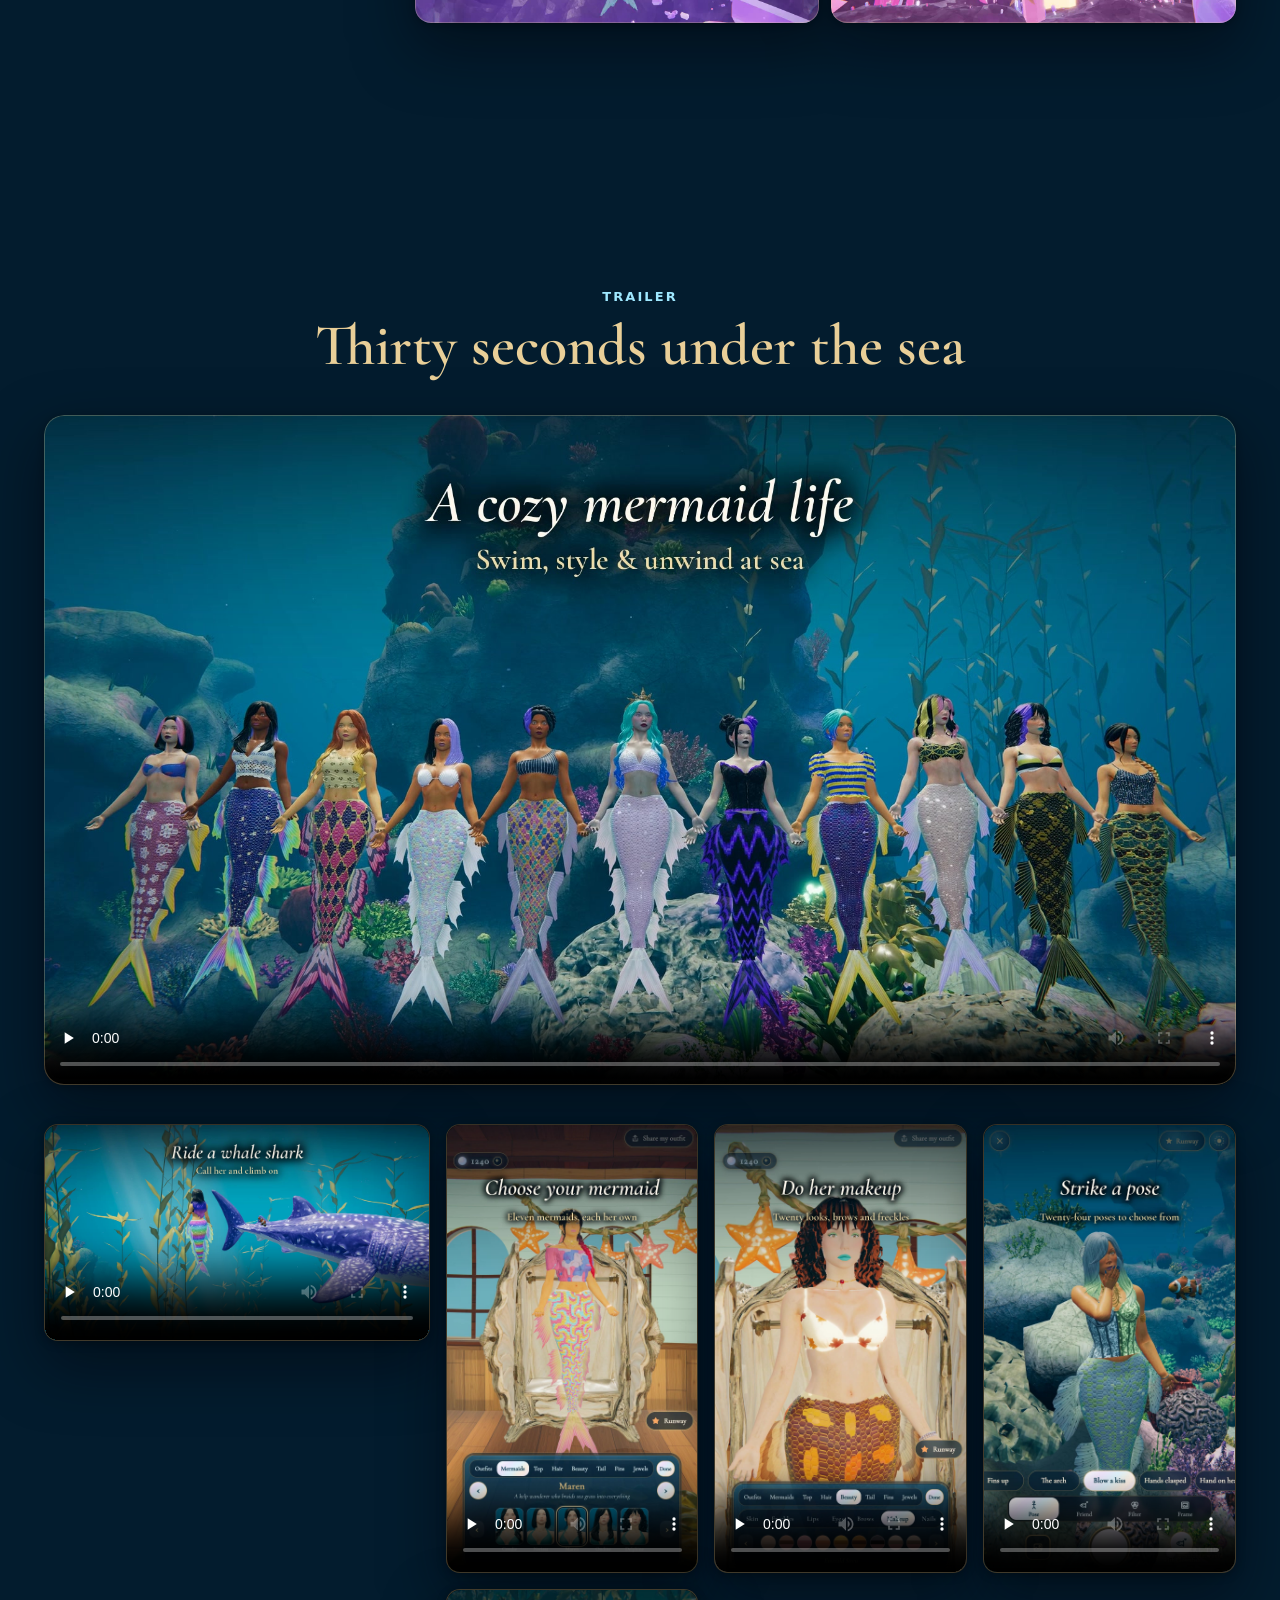
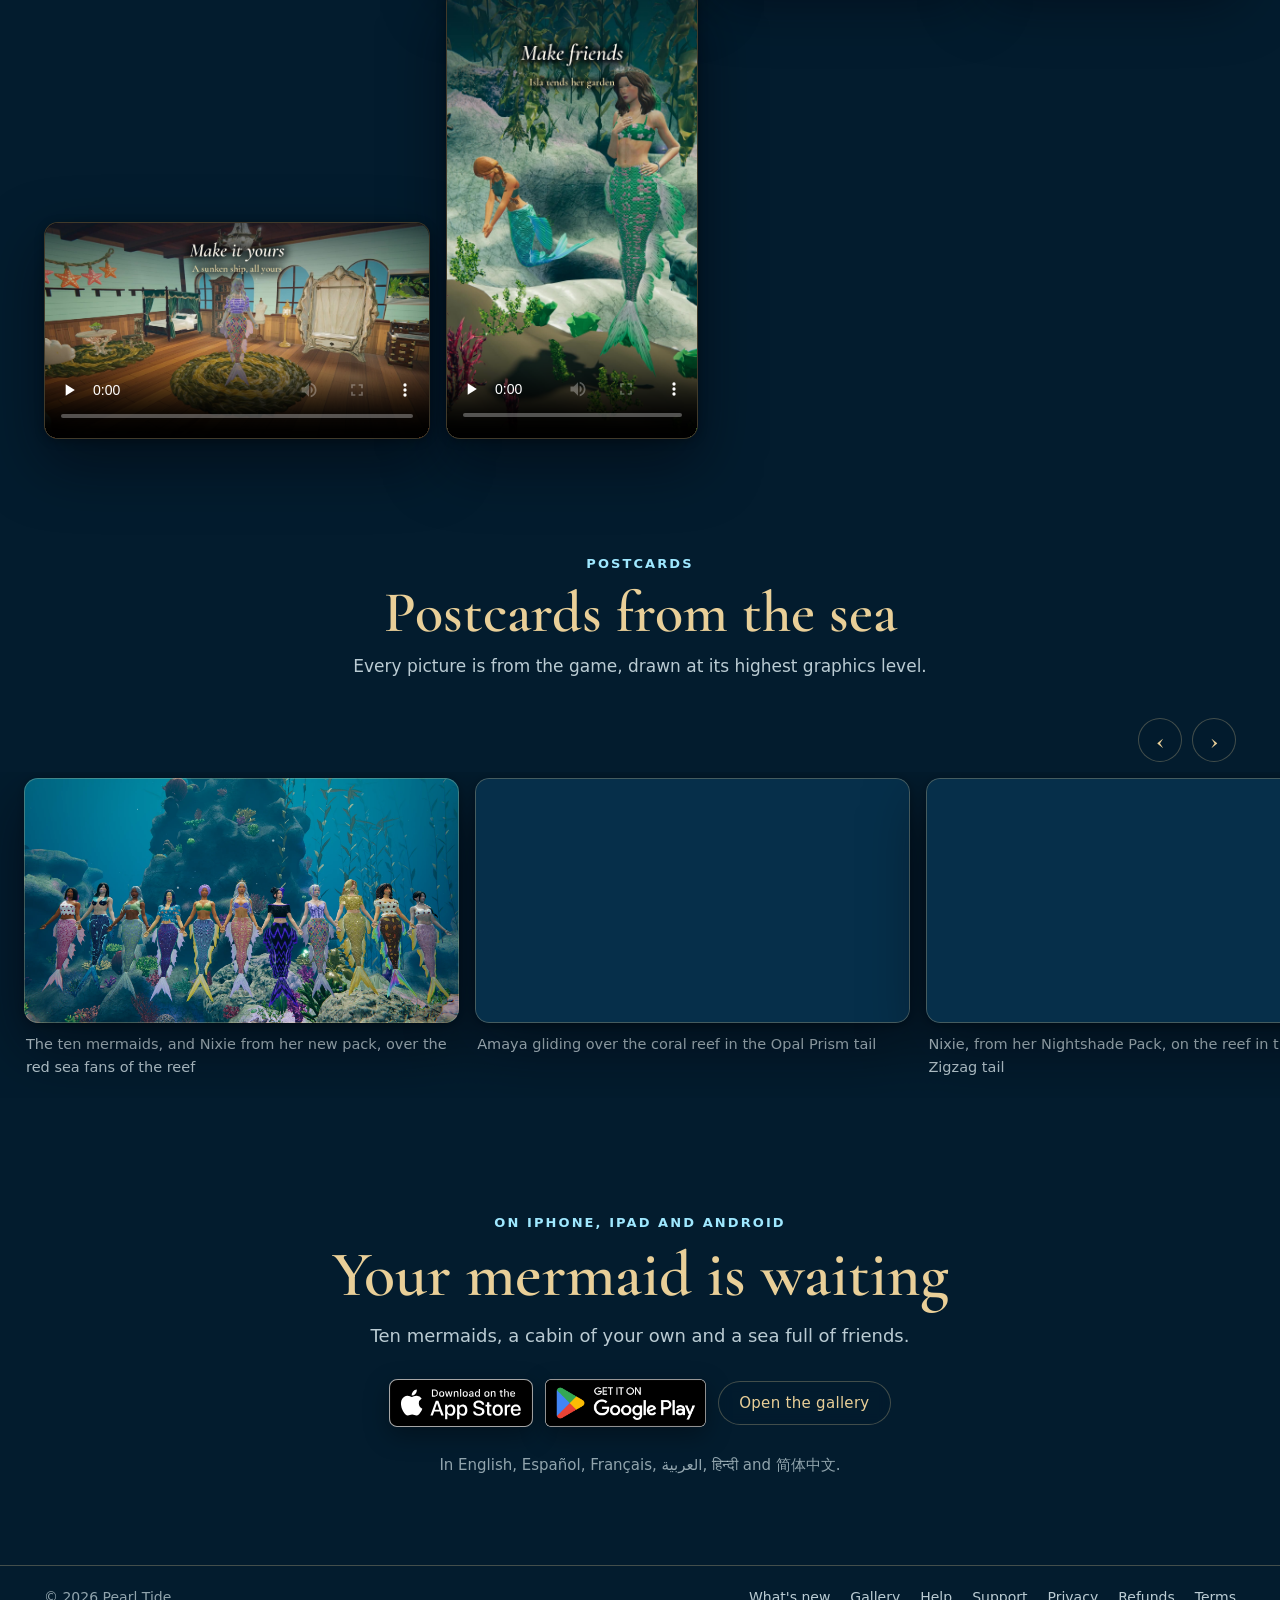
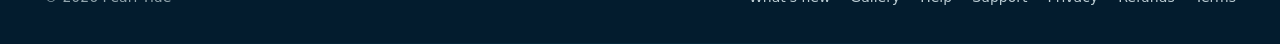
==== commit a043167b: "Google Play beside the App Store; Android in privacy (FCM) and support (pearl-tide 2467523)" ====
--- a/index.html
+++ b/index.html
@@ -4,12 +4,12 @@
   <meta charset="utf-8">
   <meta name="viewport" content="width=device-width, initial-scale=1, viewport-fit=cover">
   <title>Pearl Tide: a cozy mermaid life</title>
-  <meta name="description" content="Swim a sunlit sea as one of ten mermaids, dress her your way, make friends, and make a sunken ship your home. On the App Store for iPhone and iPad.">
+  <meta name="description" content="Swim a sunlit sea as one of ten mermaids, dress her your way, make friends, and make a sunken ship your home. On the App Store for iPhone and iPad, and on Google Play for Android.">
   <link rel="canonical" href="https://pearltide.world/">
   <meta property="og:type" content="website">
   <meta property="og:site_name" content="Pearl Tide">
   <meta property="og:title" content="Pearl Tide: a cozy mermaid life">
-  <meta property="og:description" content="Swim a sunlit sea as one of ten mermaids, dress her your way, make friends, and make a sunken ship your home. On the App Store for iPhone and iPad.">
+  <meta property="og:description" content="Swim a sunlit sea as one of ten mermaids, dress her your way, make friends, and make a sunken ship your home. On the App Store for iPhone and iPad, and on Google Play for Android.">
   <meta property="og:url" content="https://pearltide.world/">
   <meta property="og:image" content="https://pearltide.world/og.jpg">
   <meta property="og:image:width" content="1200">
@@ -29,18 +29,20 @@
   <a class="brand" href="/"><img src="/icon.png" alt="" width="34" height="34"><span>Pearl Tide</span></a>
   <nav aria-label="Site"><a class="wide-only" href="/#trailer">Trailer</a><a class="wide-only" href="/whats-new.html">What's new</a><a href="/gallery.html">Gallery</a><a href="/help.html">Help</a><a href="/support.html">Support</a></nav>
   <a class="store-badge" href="https://apps.apple.com/app/pearl-tide-cozy-mermaid-life/id6820164397"><img src="/app-store-badge.svg" alt="Download on the App Store" width="120" height="40"></a>
+  <a class="store-badge play" href="https://play.google.com/store/apps/details?id=com.pearltide.swim"><img src="/google-play-badge.png" alt="Get it on Google Play" width="154" height="60"></a>
 </div></header>
 <main id="main">
 <section class="hero" aria-labelledby="hero-title">
   <div class="wrap">
     <div>
       <a class="news" href="/whats-new.html"><b>New</b>Version 1.3: Nixie and her Nightshade Pack<span aria-hidden="true">›</span></a>
-      <p class="eyebrow">For iPhone and iPad</p>
+      <p class="eyebrow">For iPhone, iPad and Android</p>
       <h1 id="hero-title">Pearl Tide</h1>
       <p class="tag">A cozy mermaid life</p>
       <p class="say">Swim a sunlit sea as one of ten mermaids, styled your way. Make friends, help the creatures you meet, and make a sunken ship your home. No timers, no danger, no way to lose.</p>
       <div class="cta" data-dock-from>
         <a class="store-badge" href="https://apps.apple.com/app/pearl-tide-cozy-mermaid-life/id6820164397"><img src="/app-store-badge.svg" alt="Download on the App Store" width="144" height="48"></a>
+      <a class="store-badge play" href="https://play.google.com/store/apps/details?id=com.pearltide.swim"><img src="/google-play-badge.png" alt="Get it on Google Play" width="185" height="71"></a>
         <a class="ghost" href="#trailer"><span class="tri"></span>Watch the trailer</a>
       </div>
       <ul class="facts"><li><b>10</b>mermaids</li><li><b>61</b>tails</li><li><b>51</b>creatures</li><li><b>24</b>poses</li></ul>
@@ -206,11 +208,12 @@
 
 <section class="closing" aria-labelledby="t-close">
   <div class="wrap">
-    <p class="eyebrow">On iPhone and iPad</p>
+    <p class="eyebrow">On iPhone, iPad and Android</p>
     <h2 id="t-close">Your mermaid is waiting</h2>
     <p class="lead">Ten mermaids, a cabin of your own and a sea full of friends.</p>
     <div class="cta">
       <a class="store-badge" href="https://apps.apple.com/app/pearl-tide-cozy-mermaid-life/id6820164397"><img src="/app-store-badge.svg" alt="Download on the App Store" width="144" height="48"></a>
+      <a class="store-badge play" href="https://play.google.com/store/apps/details?id=com.pearltide.swim"><img src="/google-play-badge.png" alt="Get it on Google Play" width="185" height="71"></a>
       <a class="ghost" href="/gallery.html">Open the gallery</a>
     </div>
     <p class="langs">In English, Español, Français, العربية, हिन्दी and 简体中文.</p>
@@ -218,7 +221,8 @@
 </section>
 
 <aside class="dock" aria-label="Get Pearl Tide"><div><b>Pearl Tide</b><span>A cozy mermaid life</span></div>
-  <a class="store-badge" href="https://apps.apple.com/app/pearl-tide-cozy-mermaid-life/id6820164397"><img src="/app-store-badge.svg" alt="Download on the App Store" width="132" height="44"></a></aside>
+  <div class="badges"><a class="store-badge" href="https://apps.apple.com/app/pearl-tide-cozy-mermaid-life/id6820164397"><img src="/app-store-badge.svg" alt="Download on the App Store" width="132" height="44"></a>
+  <a class="store-badge play" href="https://play.google.com/store/apps/details?id=com.pearltide.swim"><img src="/google-play-badge.png" alt="Get it on Google Play" width="169" height="65"></a></div></aside>
 </main>
 <footer><div class="foot">
   <span class="c">© 2026 Pearl Tide</span>
--- a/style.css
+++ b/style.css
@@ -504,3 +504,23 @@
 }
 @media (prefers-reduced-motion: no-preference) { html { scroll-behavior: smooth; } }
 @media (prefers-reduced-motion: reduce) { .shot img { transition: none; } .shot:hover img { transform: none; } }
+
+/* Google's own "Get it on Google Play" badge (site/google-play-badge.png,
+   from play.google.com/intl/en_us/badges, unchanged): 646 x 250 with 41 px
+   clear round a 564 x 168 badge. Shown at the App Store badge's height
+   (--bh), its clear margin cropped by the link, so the two are one size, as
+   Google asks. */
+.store-badge { --bh: 48px; }
+.bar .store-badge { --bh: 40px; }
+.dock .store-badge { --bh: 44px; }
+.store-badge.play { overflow: hidden; height: var(--bh); border-radius: calc(var(--bh) * 0.12); }
+.store-badge.play img { height: calc(var(--bh) * 250 / 168); max-width: none; margin: calc(var(--bh) * -41 / 168); }
+.bar-in .store-badge + .store-badge { margin-left: -12px; }
+.dock .badges { display: flex; gap: 8px; flex: none; }
+@media (max-width: 440px) {
+  .dock > div:first-child { display: none; }
+  .dock { justify-content: center; }
+  .dock .store-badge { --bh: 40px; }
+  .dock .store-badge img { height: 40px; }
+  .dock .store-badge.play img { height: calc(var(--bh) * 250 / 168); }
+}
